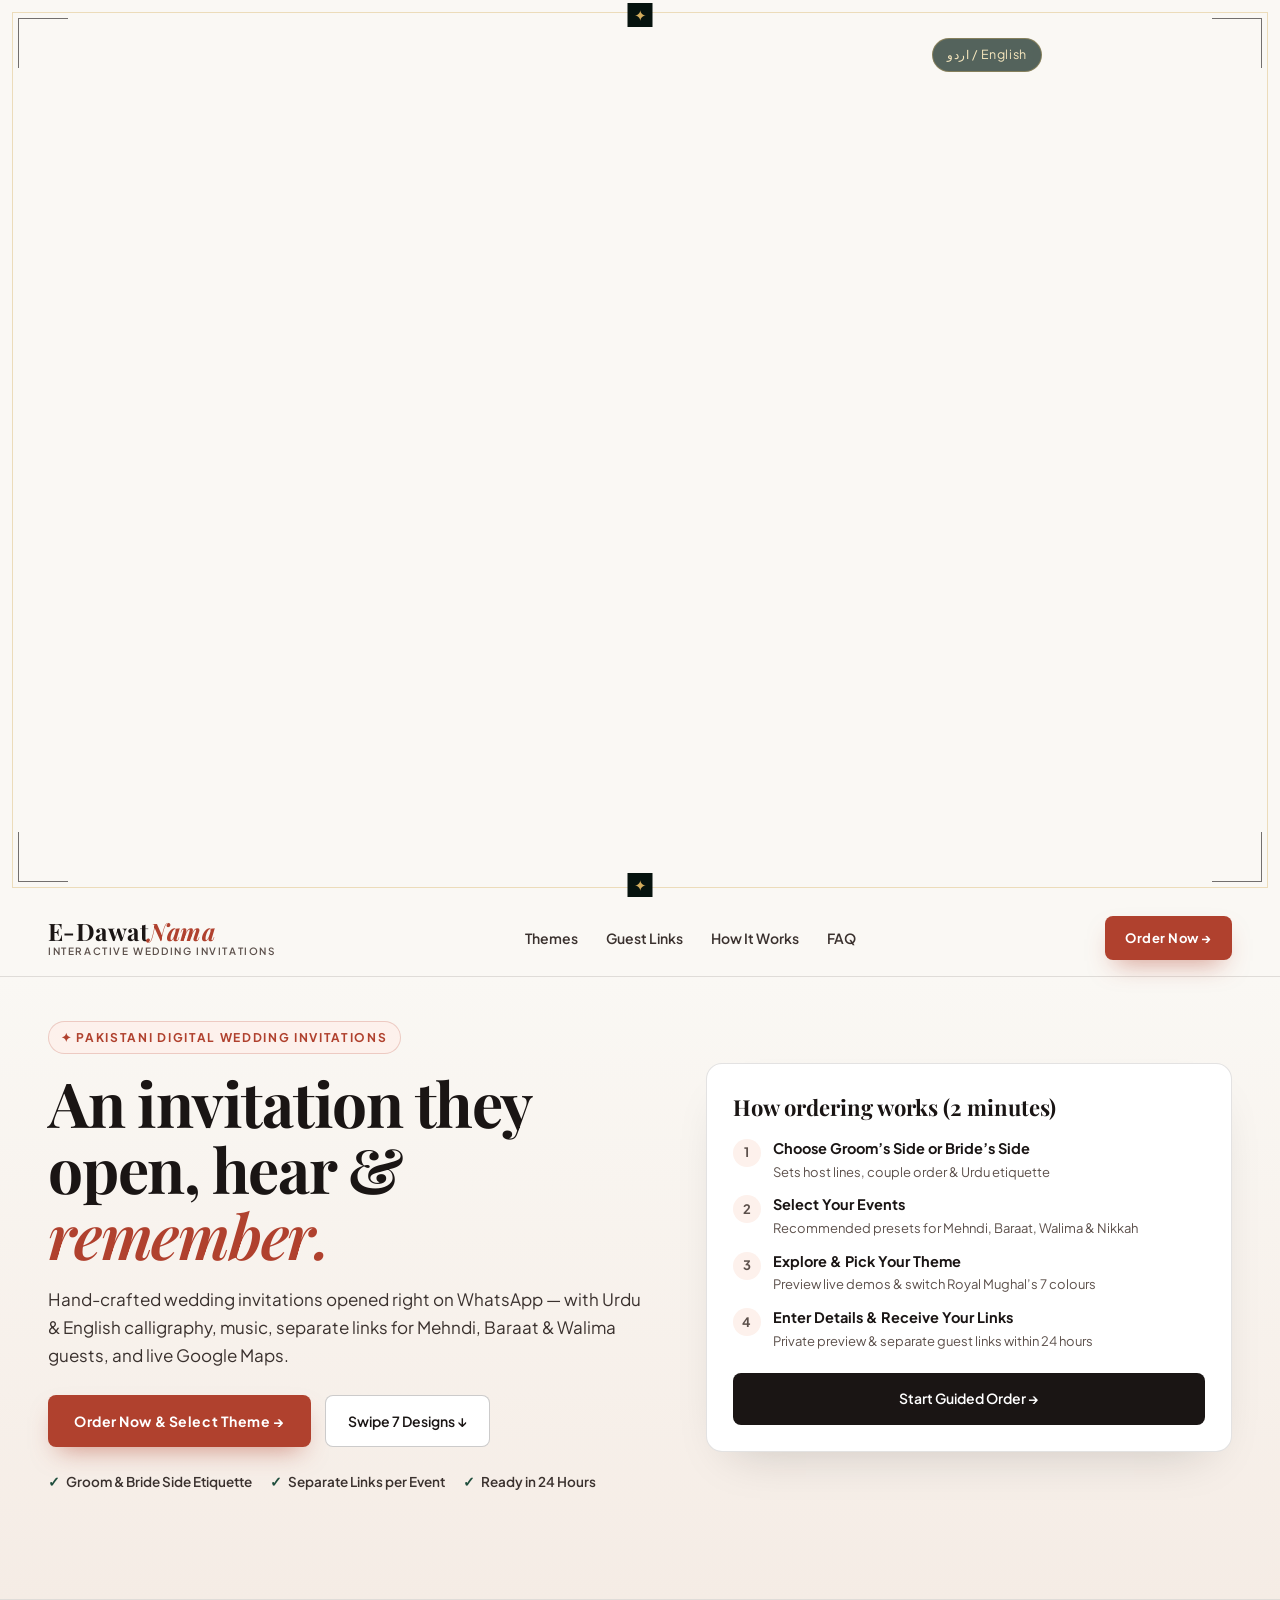
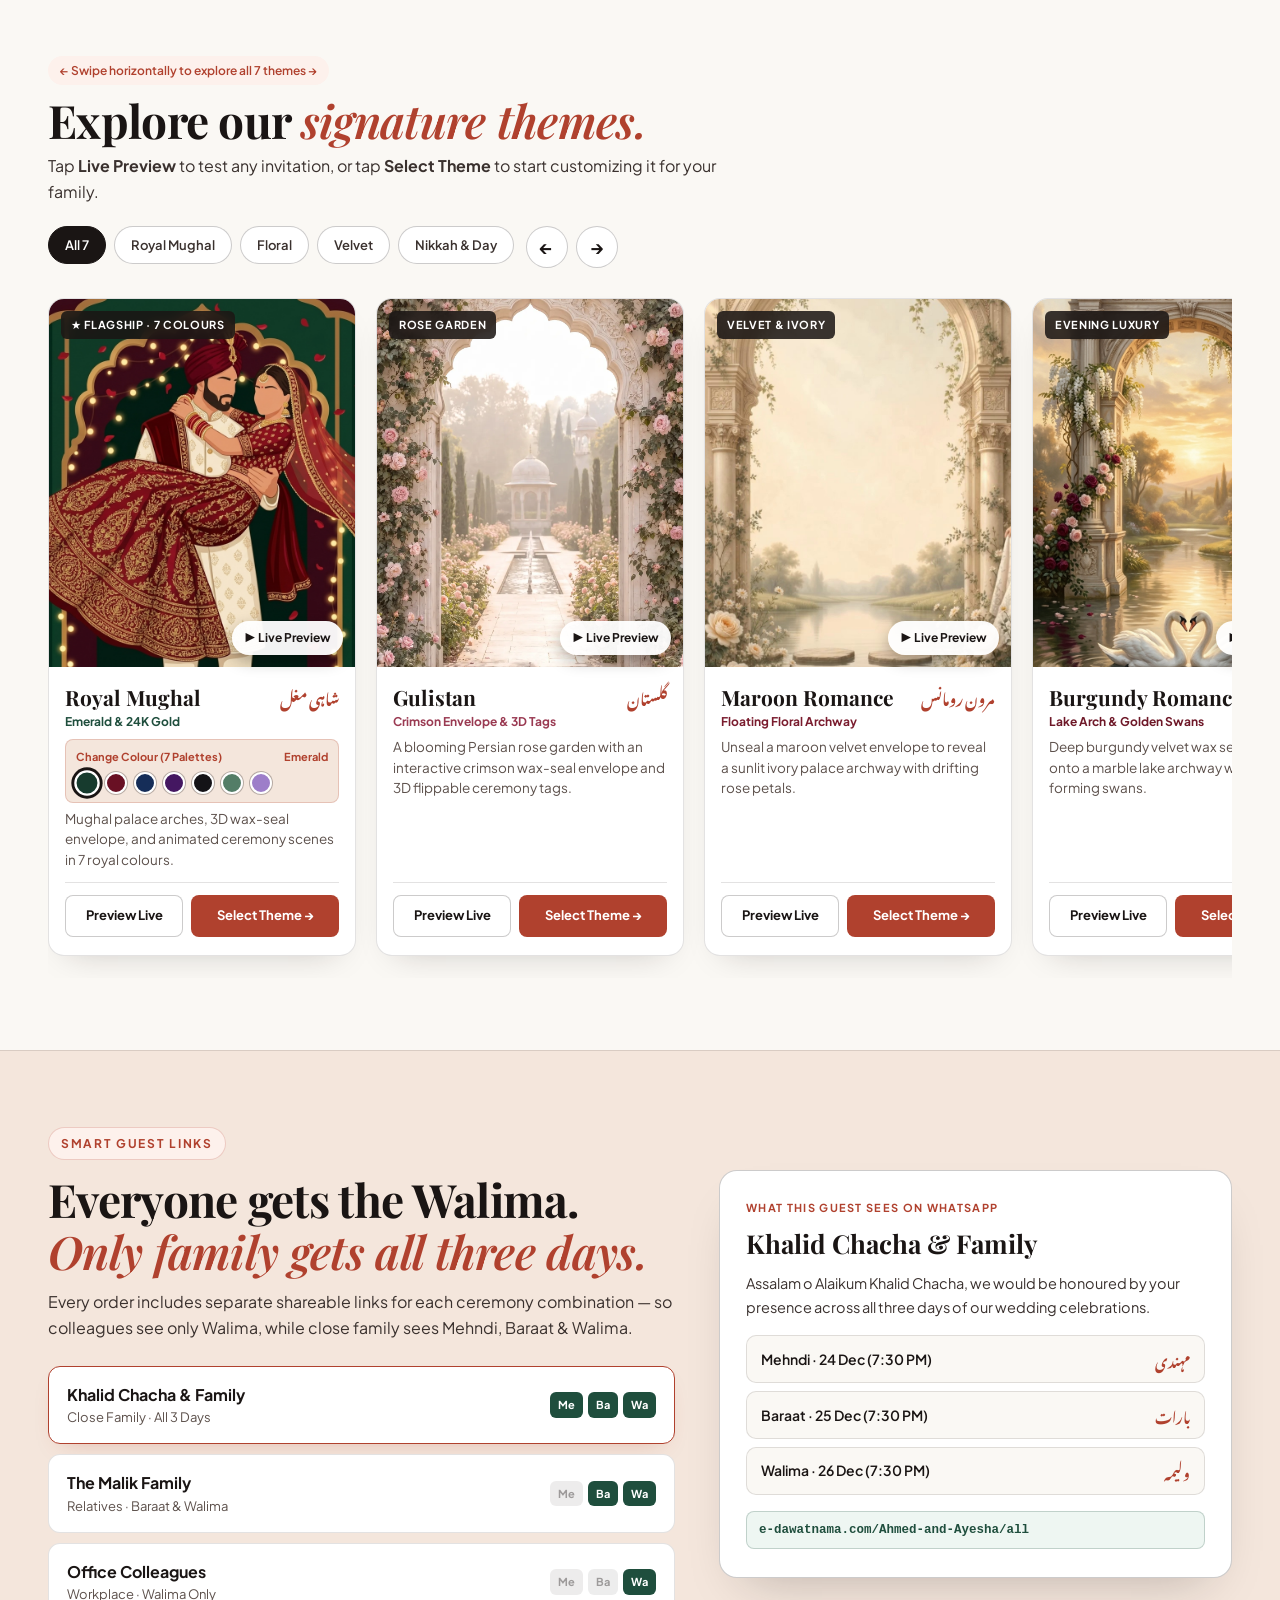
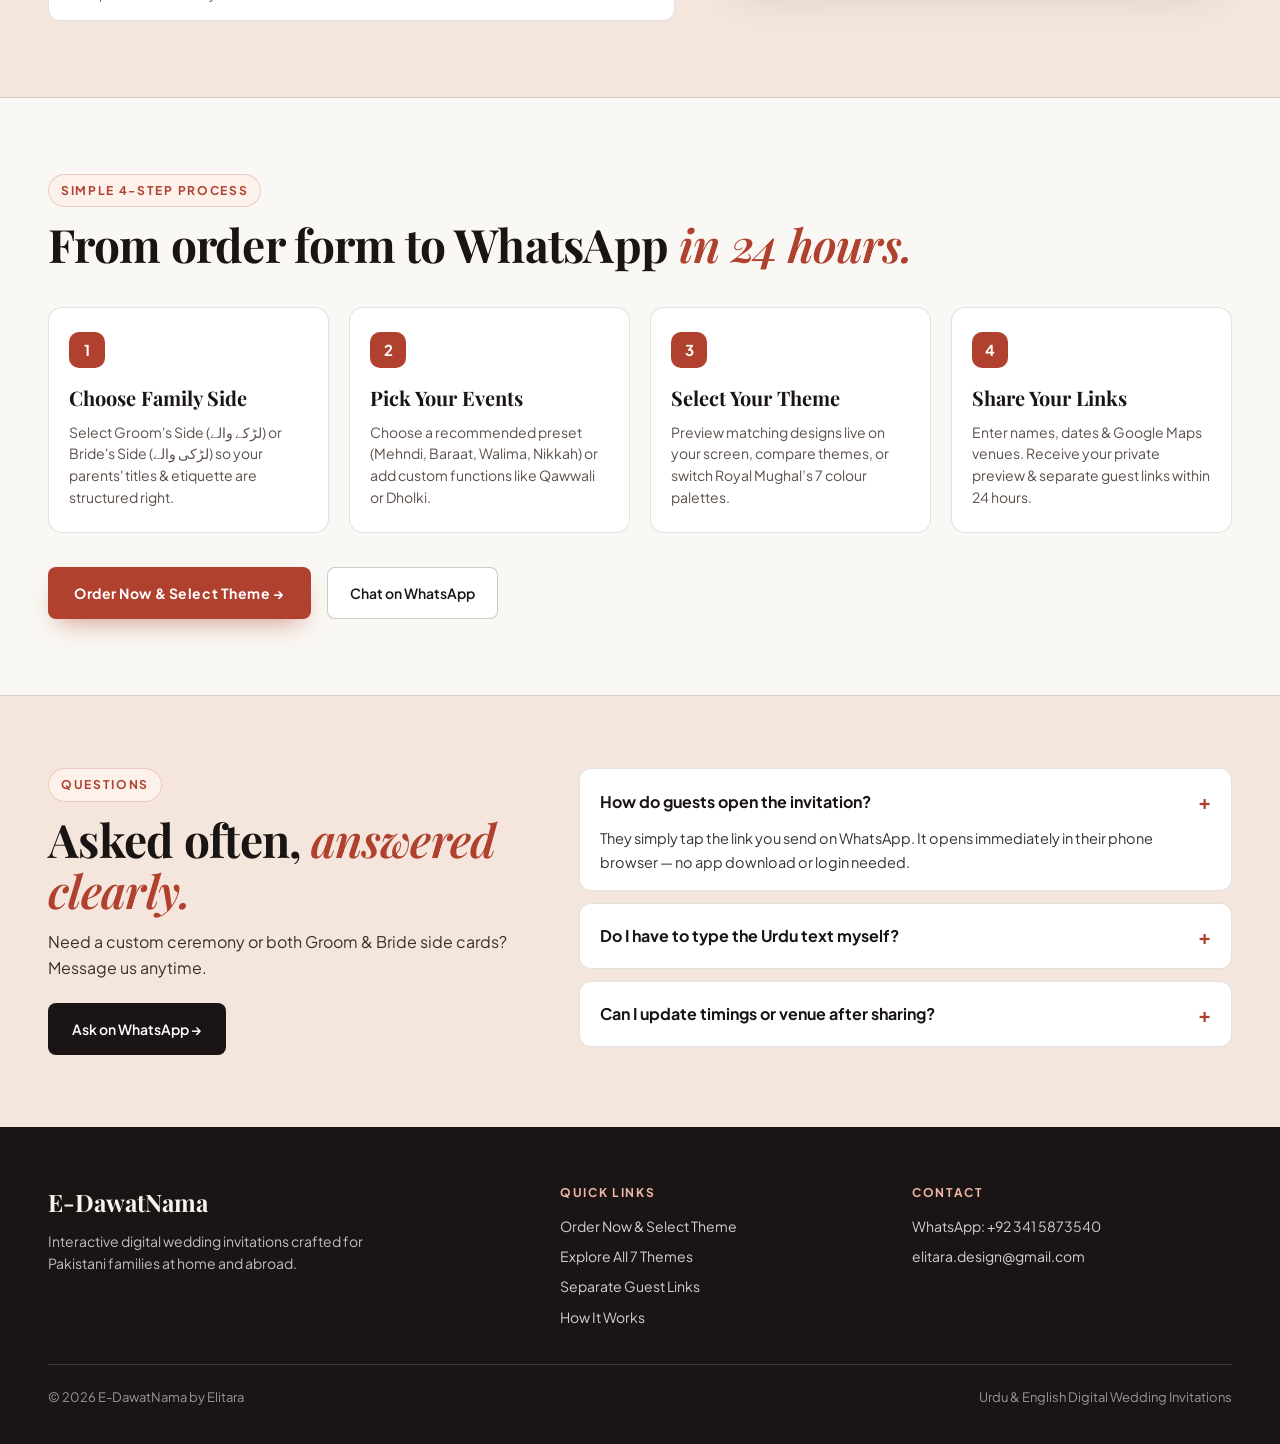
==== index.html @ 011a90a7 "High-contrast mobile-first typography, horizontal swipeable theme carousel & crisp 4-step order stud" ====
<!doctype html>
<html lang="en">
<head>
  <meta charset="utf-8">
  <meta name="viewport" content="width=device-width, initial-scale=1, viewport-fit=cover">
  <meta name="theme-color" content="#0d241c">
  <meta name="description" content="Pakistan's Premier Interactive Digital Wedding Invitations by Elitara. Discover bespoke Mughal &amp; modern luxury themes with animated scenes, countdowns, venue map &amp; dynamic RSVP.">
  <meta property="og:site_name" content="E-Dawatnama">
  <meta property="og:title" content="E-Dawatnama — Royal Digital Wedding Invitations">
  <meta property="og:description" content="Pakistan's Premier Interactive Digital Wedding Invitations by Elitara. Discover bespoke Mughal &amp; modern luxury themes with animated scenes, countdowns, venue map &amp; dynamic RSVP.">
  <meta property="og:type" content="website">
  <meta property="og:image" content="https://e-dawatnama.com/assets/baraat-scene.jpg">
  <meta property="og:image:type" content="image/png">
  <meta name="twitter:card" content="summary_large_image">
  <meta name="twitter:title" content="E-Dawatnama — Royal Digital Wedding Invitations">
  <meta name="twitter:description" content="Pakistan's Premier Interactive Digital Wedding Invitations by Elitara. Discover bespoke Mughal &amp; modern luxury themes with animated scenes, countdowns, venue map &amp; dynamic RSVP.">
  <meta name="twitter:image" content="https://e-dawatnama.com/assets/baraat-scene.jpg">
  <title>E-Dawatnama | Royal Digital Wedding Invitations</title>
  
  <link rel="icon" type="image/svg+xml" href="assets/favicon.svg">
  <link rel="preload" as="image" href="assets/mehndi-scene.jpg">
  <link rel="preload" as="image" href="assets/mehndi-scene-2.jpg">
  <link rel="preload" as="image" href="assets/baraat-scene.jpg">
  <link rel="preload" as="image" href="assets/baraat-scene-2.jpg">
  <link rel="preload" as="image" href="assets/walima-scene.jpg">
  <link rel="preload" as="image" href="assets/walima-scene-2.jpg?v=2">
  <link rel="preconnect" href="https://fonts.googleapis.com">
  <link rel="preconnect" href="https://fonts.gstatic.com" crossorigin>
  <link href="https://fonts.googleapis.com/css2?family=Amiri:ital,wght@0,400;0,700;1,400&family=Cormorant+Garamond:ital,wght@0,400;0,500;0,600;0,700;1,400;1,600&family=DM+Sans:ital,wght@0,400;0,500;0,600;0,700;1,400&family=Noto+Nastaliq+Urdu:wght@400;500;600;700&display=swap" rel="stylesheet">

  <style>
    :root, [data-theme="emerald"] {
      --theme-bg-base: #06130e;
      --theme-bg-gradient: radial-gradient(ellipse at 50% 0%, #1c4535 0%, #0d241c 45%, #06130e 100%);
      --theme-card-bg: #112d23;
      --theme-card-hover: #173b2e;
      --theme-card-surface: rgba(17, 45, 35, 0.72);
      --theme-panel-bg: linear-gradient(145deg, #133328 0%, #0c2018 100%);
      --theme-env-body: linear-gradient(145deg, #16382c 0%, #0d261e 100%);
      --theme-env-pocket: linear-gradient(135deg, #102d23 0%, #0b1f18 100%);
      --theme-env-flap: linear-gradient(135deg, #194334 0%, #123327 100%);
      --theme-seal-bg: radial-gradient(circle at 35% 30%, #173b2e 0%, #0d241c 65%, #06130e 100%);
      --theme-seal-border: #d4ad5d;
      --theme-gold-primary: #d4ad5d;
      --theme-gold-bright: #ffe082;
      --theme-gold-light: #f7e7be;
      --theme-gold-dark: #8c6a23;
      --theme-gold-gradient: linear-gradient(135deg, #fcedc5 0%, #d4ad5d 50%, #9e7529 100%);
      --theme-gold-line: rgba(212, 173, 93, 0.38);
      --theme-pill-bg: linear-gradient(135deg, rgba(12, 36, 27, 0.97), rgba(22, 58, 44, 0.97));
      --theme-ctrl-btn-bg: rgba(13, 36, 28, 0.7);
      --theme-ctrl-btn-hover: rgba(19, 51, 40, 0.9);
      --theme-banner-bg: linear-gradient(135deg, rgba(19, 54, 41, 0.92), rgba(10, 31, 23, 0.92));
    }

    [data-theme="ruby"] {
      --theme-bg-base: #140307;
      --theme-bg-gradient: radial-gradient(ellipse at 50% 0%, #4a0f1d 0%, #25070f 45%, #140307 100%);
      --theme-card-bg: #2d0b14;
      --theme-card-hover: #42111e;
      --theme-card-surface: rgba(45, 11, 20, 0.78);
      --theme-panel-bg: linear-gradient(145deg, #380d19 0%, #1d050c 100%);
      --theme-env-body: linear-gradient(145deg, #3d0e1b 0%, #20060d 100%);
      --theme-env-pocket: linear-gradient(135deg, #2c0913 0%, #180408 100%);
      --theme-env-flap: linear-gradient(135deg, #4d1323 0%, #2c0913 100%);
      --theme-seal-bg: radial-gradient(circle at 35% 30%, #42111e 0%, #2d0b14 65%, #140307 100%);
      --theme-seal-border: #d4ad5d;
      --theme-gold-primary: #e6a782;
      --theme-gold-bright: #ffd2ba;
      --theme-gold-light: #fbe6db;
      --theme-gold-dark: #a15833;
      --theme-gold-gradient: linear-gradient(135deg, #fff0e8 0%, #e6a782 50%, #b36339 100%);
      --theme-gold-line: rgba(230, 167, 130, 0.42);
      --theme-pill-bg: linear-gradient(135deg, rgba(45, 11, 20, 0.97), rgba(65, 17, 30, 0.97));
      --theme-ctrl-btn-bg: rgba(45, 11, 20, 0.75);
      --theme-ctrl-btn-hover: rgba(65, 17, 30, 0.9);
      --theme-banner-bg: linear-gradient(135deg, rgba(60, 15, 27, 0.92), rgba(35, 9, 16, 0.92));
    }

    [data-theme="sapphire"] {
      --theme-bg-base: #030813;
      --theme-bg-gradient: radial-gradient(ellipse at 50% 0%, #122c54 0%, #091730 45%, #030813 100%);
      --theme-card-bg: #0f2242;
      --theme-card-hover: #17335e;
      --theme-card-surface: rgba(15, 34, 66, 0.78);
      --theme-panel-bg: linear-gradient(145deg, #12284d 0%, #07152b 100%);
      --theme-env-body: linear-gradient(145deg, #15305c 0%, #081730 100%);
      --theme-env-pocket: linear-gradient(135deg, #0e2242 0%, #050f20 100%);
      --theme-env-flap: linear-gradient(135deg, #1a3c73 0%, #0e2242 100%);
      --theme-seal-bg: radial-gradient(circle at 35% 30%, #17335e 0%, #0f2242 65%, #030813 100%);
      --theme-seal-border: #d4ad5d;
      --theme-gold-primary: #e0b862;
      --theme-gold-bright: #ffe699;
      --theme-gold-light: #fcf1d4;
      --theme-gold-dark: #916e25;
      --theme-gold-gradient: linear-gradient(135deg, #fef6df 0%, #e0b862 50%, #9c7324 100%);
      --theme-gold-line: rgba(224, 184, 98, 0.42);
      --theme-pill-bg: linear-gradient(135deg, rgba(14, 32, 60, 0.97), rgba(20, 48, 90, 0.97));
      --theme-ctrl-btn-bg: rgba(14, 32, 60, 0.75);
      --theme-ctrl-btn-hover: rgba(22, 50, 92, 0.9);
      --theme-banner-bg: linear-gradient(135deg, rgba(20, 48, 90, 0.92), rgba(10, 24, 46, 0.92));
    }

    [data-theme="plum"] {
      --theme-bg-base: #0b0310;
      --theme-bg-gradient: radial-gradient(ellipse at 50% 0%, #35104d 0%, #1e092b 45%, #0b0310 100%);
      --theme-card-bg: #270e38;
      --theme-card-hover: #381550;
      --theme-card-surface: rgba(39, 14, 56, 0.78);
      --theme-panel-bg: linear-gradient(145deg, #301145 0%, #170521 100%);
      --theme-env-body: linear-gradient(145deg, #35124c 0%, #1a0826 100%);
      --theme-env-pocket: linear-gradient(135deg, #250b36 0%, #12041c 100%);
      --theme-env-flap: linear-gradient(135deg, #441761 0%, #250b36 100%);
      --theme-seal-bg: radial-gradient(circle at 35% 30%, #381550 0%, #270e38 65%, #0b0310 100%);
      --theme-seal-border: #d4ad5d;
      --theme-gold-primary: #dcb06b;
      --theme-gold-bright: #ffe3a8;
      --theme-gold-light: #faedd7;
      --theme-gold-dark: #916829;
      --theme-gold-gradient: linear-gradient(135deg, #fff3dc 0%, #dcb06b 50%, #946828 100%);
      --theme-gold-line: rgba(220, 176, 107, 0.42);
      --theme-pill-bg: linear-gradient(135deg, rgba(35, 12, 50, 0.97), rgba(52, 18, 74, 0.97));
      --theme-ctrl-btn-bg: rgba(35, 12, 50, 0.75);
      --theme-ctrl-btn-hover: rgba(55, 18, 78, 0.9);
      --theme-banner-bg: linear-gradient(135deg, rgba(50, 16, 70, 0.92), rgba(28, 9, 39, 0.92));
    }

    /* Theme 5: Royal Obsidian & 24K Gold Foil (Inspired by Samples 9 & 5) */
    [data-theme="obsidian"] {
      --theme-bg-base: #060608;
      --theme-bg-gradient: radial-gradient(ellipse at 50% 0%, #1f1c16 0%, #0d0c0e 45%, #050507 100%);
      --theme-card-bg: #141317;
      --theme-card-hover: #222026;
      --theme-card-surface: rgba(20, 19, 23, 0.88);
      --theme-panel-bg: linear-gradient(145deg, #19181d 0%, #09090b 100%);
      --theme-env-body: linear-gradient(145deg, #1d1b22 0%, #0c0b0e 100%);
      --theme-env-pocket: linear-gradient(135deg, #141318 0%, #070709 100%);
      --theme-env-flap: linear-gradient(135deg, #26242d 0%, #141318 100%);
      --theme-seal-bg: radial-gradient(circle at 35% 30%, #222026 0%, #141317 65%, #060608 100%);
      --theme-seal-border: #d4ad5d;
      --theme-gold-primary: #f0c05a;
      --theme-gold-bright: #ffe685;
      --theme-gold-light: #fff5d1;
      --theme-gold-dark: #a87e22;
      --theme-gold-gradient: linear-gradient(135deg, #fff8dc 0%, #f0c05a 50%, #b8861d 100%);
      --theme-gold-line: rgba(240, 192, 90, 0.45);
      --theme-pill-bg: linear-gradient(135deg, rgba(20, 19, 23, 0.98), rgba(35, 33, 40, 0.98));
      --theme-ctrl-btn-bg: rgba(20, 19, 23, 0.85);
      --theme-ctrl-btn-hover: rgba(38, 36, 44, 0.95);
      --theme-banner-bg: linear-gradient(135deg, rgba(35, 33, 40, 0.95), rgba(16, 15, 18, 0.95));
    }

    /* Theme 6: Carrara Marble & Botanical Sage (Inspired by Samples 7 & 1) */
    [data-theme="marble"] {
      --theme-bg-base: #0a1410;
      --theme-bg-gradient: radial-gradient(ellipse at 50% 0%, #1b3328 0%, #10211a 45%, #08120e 100%);
      --theme-card-bg: #142920;
      --theme-card-hover: #1c382c;
      --theme-card-surface: rgba(20, 41, 32, 0.78);
      --theme-panel-bg: linear-gradient(145deg, #183327 0%, #0d1c15 100%);
      --theme-env-body: linear-gradient(145deg, #1d3a2d 0%, #0f2118 100%);
      --theme-env-pocket: linear-gradient(135deg, #142a20 0%, #0a1711 100%);
      --theme-env-flap: linear-gradient(135deg, #244637 0%, #142a20 100%);
      --theme-seal-bg: radial-gradient(circle at 35% 30%, #1c382c 0%, #142920 65%, #0a1410 100%);
      --theme-seal-border: #d4ad5d;
      --theme-gold-primary: #d6bc7a;
      --theme-gold-bright: #f0dea4;
      --theme-gold-light: #f7eed3;
      --theme-gold-dark: #8c753b;
      --theme-gold-gradient: linear-gradient(135deg, #faf5e6 0%, #d6bc7a 50%, #998144 100%);
      --theme-gold-line: rgba(214, 188, 122, 0.42);
      --theme-pill-bg: linear-gradient(135deg, rgba(16, 33, 26, 0.97), rgba(28, 56, 44, 0.97));
      --theme-ctrl-btn-bg: rgba(16, 33, 26, 0.75);
      --theme-ctrl-btn-hover: rgba(28, 56, 44, 0.9);
      --theme-banner-bg: linear-gradient(135deg, rgba(28, 56, 44, 0.92), rgba(14, 29, 23, 0.92));
    }

    /* Theme 7: Kashmiri Lilac & Lavender Wisteria (Inspired by Samples 10 & 2) */
    [data-theme="lilac"] {
      --theme-bg-base: #0f081c;
      --theme-bg-gradient: radial-gradient(ellipse at 50% 0%, #301a52 0%, #1a0e2e 45%, #0c0617 100%);
      --theme-card-bg: #22143d;
      --theme-card-hover: #321e57;
      --theme-card-surface: rgba(34, 20, 61, 0.8);
      --theme-panel-bg: linear-gradient(145deg, #2a184a 0%, #150b26 100%);
      --theme-env-body: linear-gradient(145deg, #2f1b54 0%, #180d2c 100%);
      --theme-env-pocket: linear-gradient(135deg, #20133b 0%, #110920 100%);
      --theme-env-flap: linear-gradient(135deg, #3d236b 0%, #20133b 100%);
      --theme-seal-bg: radial-gradient(circle at 35% 30%, #321e57 0%, #22143d 65%, #0f081c 100%);
      --theme-seal-border: #d4ad5d;
      --theme-gold-primary: #dec07d;
      --theme-gold-bright: #f5dc9e;
      --theme-gold-light: #faecd0;
      --theme-gold-dark: #917537;
      --theme-gold-gradient: linear-gradient(135deg, #fdf8ee 0%, #dec07d 50%, #997b39 100%);
      --theme-gold-line: rgba(222, 192, 125, 0.42);
      --theme-pill-bg: linear-gradient(135deg, rgba(30, 18, 54, 0.97), rgba(46, 28, 80, 0.97));
      --theme-ctrl-btn-bg: rgba(30, 18, 54, 0.75);
      --theme-ctrl-btn-hover: rgba(48, 29, 84, 0.9);
      --theme-banner-bg: linear-gradient(135deg, rgba(46, 28, 80, 0.92), rgba(24, 14, 43, 0.92));
    }

    /* ==============================================================
       THEME 8: NOOR-E-NIKKAH · PEARL IVORY & 24K CHAMPAGNE GOLD
       ============================================================== */
    [data-theme="ivory"], [data-theme="nikkah"] {
      --theme-bg-base: #141009;
      --theme-bg-gradient: radial-gradient(ellipse at 50% 0%, #2e2414 0%, #17120a 50%, #0a0805 100%);
      --theme-card-bg: #211a10;
      --theme-card-hover: #302617;
      --theme-card-surface: rgba(33, 26, 16, 0.85);
      --theme-panel-bg: linear-gradient(145deg, #281f13 0%, #141009 100%);
      --theme-env-body: linear-gradient(145deg, #2e2416 0%, #18120b 100%);
      --theme-env-pocket: linear-gradient(135deg, #221a0f 0%, #120e07 100%);
      --theme-env-flap: linear-gradient(135deg, #3d301c 0%, #20180d 100%);
      --theme-seal-bg: radial-gradient(circle at 35% 30%, #302617 0%, #211a10 65%, #141009 100%);
      --theme-seal-border: #d4ad5d;
      --theme-gold-primary: #e0b852;
      --theme-gold-bright: #ffe8a8;
      --theme-gold-light: #fff5db;
      --theme-gold-dark: #8f6c18;
      --theme-gold-gradient: linear-gradient(135deg, #fff2cc 0%, #e0b852 45%, #a87d1f 75%, #f7e2a9 100%);
      --theme-gold-line: rgba(224, 184, 82, 0.45);
      --theme-pill-bg: linear-gradient(135deg, rgba(38, 30, 18, 0.97), rgba(24, 18, 10, 0.97));
      --theme-ctrl-btn-bg: rgba(38, 30, 18, 0.75);
      --theme-ctrl-btn-hover: rgba(58, 46, 28, 0.9);
      --theme-banner-bg: linear-gradient(135deg, rgba(58, 46, 28, 0.92), rgba(28, 22, 12, 0.92));
    }


    /* ==============================================================
       THEME 8: THE ROYAL MUGHAL SHAHI FARMAN (IMPERIAL SCROLL)
       ============================================================== */
    [data-theme="farman"] {
      --theme-bg-base: #110408;
      --theme-bg-gradient: radial-gradient(circle at 50% 15%, #290913 0%, #15050a 55%, #080204 100%);
      --theme-card-bg: #1e0912;
      --theme-card-hover: #2d0e1b;
      --theme-panel-bg: linear-gradient(145deg, #240c14 0%, #120408 100%);
      --theme-env-body: linear-gradient(145deg, #2a0e17 0%, #14050a 100%);
      --theme-env-pocket: linear-gradient(135deg, #220911 0%, #0e0306 100%);
      --theme-env-flap: linear-gradient(135deg, #381320 0%, #200910 100%);
      --theme-seal-bg: radial-gradient(circle at 35% 30%, #2d0e1b 0%, #1e0912 65%, #110408 100%);
      --theme-seal-border: #d4ad5d;
      --theme-gold-primary: #d4ad5d;
      --theme-gold-bright: #fae5a3;
      --theme-gold-light: #fef4dc;
      --theme-gold-dark: #8c6420;
      --theme-gold-gradient: linear-gradient(135deg, #fae5a3 0%, #d4ad5d 50%, #8c6420 100%);
      --theme-gold-line: rgba(212, 173, 93, 0.45);
      --theme-pill-bg: linear-gradient(135deg, rgba(36, 12, 20, 0.97), rgba(20, 6, 11, 0.97));
      --theme-ctrl-btn-bg: rgba(36, 12, 20, 0.75);
      --theme-ctrl-btn-hover: rgba(56, 19, 32, 0.9);
      --theme-banner-bg: linear-gradient(135deg, rgba(56, 19, 32, 0.92), rgba(24, 7, 13, 0.92));
    }

    /* Farman Specific Viewport & Scroll Styling */
    .farman-viewport {
      width: 100%;
      max-width: 620px;
      margin: 0 auto;
      position: relative;
      display: flex;
      flex-direction: column;
      align-items: center;
    }

    /* Stage 1: The Sealed Scroll Cover */
    .farman-sealed-stage {
      display: flex;
      flex-direction: column;
      align-items: center;
      text-align: center;
      width: 100%;
      padding: 30px 10px 50px;
      transition: opacity 0.5s ease, transform 0.5s ease;
    }
    .farman-sealed-stage.hidden {
      display: none;
    }

    .farman-cover-bismillah {
      font-family: var(--arabic);
      font-size: 26px;
      color: #fae5a3;
      letter-spacing: 2px;
      margin-bottom: 8px;
      text-shadow: 0 2px 10px rgba(212, 173, 93, 0.4);
    }
    .farman-cover-title {
      font-family: var(--urdu), var(--serif);
      font-size: clamp(28px, 6.5vw, 38px);
      font-weight: 700;
      color: #ffffff;
      line-height: 1.35;
      margin-bottom: 6px;
      text-shadow: 0 4px 18px rgba(0,0,0,0.7);
    }
    .farman-cover-sub {
      font-size: 15px;
      color: #d8c29d;
      margin-bottom: 30px;
      line-height: 1.6;
    }

    .farman-rolled-cylinder-wrap {
      position: relative;
      width: 330px;
      max-width: 88vw;
      height: 130px;
      margin: 20px auto 35px;
      cursor: pointer;
    }
    .farman-spindle-rod {
      position: absolute;
      top: 50%;
      left: -22px;
      right: -22px;
      height: 16px;
      transform: translateY(-50%);
      background: linear-gradient(180deg, #ffd98a 0%, #a8792e 50%, #523a10 100%);
      border-radius: 10px;
      box-shadow: 0 8px 24px rgba(0, 0, 0, 0.8);
      z-index: 1;
    }
    .farman-spindle-finial {
      position: absolute;
      width: 26px;
      height: 26px;
      background: radial-gradient(circle at 35% 35%, #fff0cc, #d4ad5d 65%, #664714 100%);
      border-radius: 50%;
      border: 2px solid #fff5db;
      box-shadow: 0 4px 10px rgba(0, 0, 0, 0.6);
      top: 50%;
      transform: translateY(-50%);
    }
    .finial-left { left: -30px; }
    .finial-right { right: -30px; }

    .farman-scroll-cylinder {
      position: absolute;
      inset: 0;
      border-radius: 14px;
      background: 
        linear-gradient(180deg, 
          #a88950 0%, 
          #faecd0 20%, 
          #fffaf0 45%, 
          #eedabb 75%, 
          #967439 100%);
      box-shadow: 
        inset 0 6px 12px rgba(255, 255, 255, 0.6),
        inset 0 -6px 16px rgba(0, 0, 0, 0.45),
        0 18px 40px rgba(0, 0, 0, 0.85);
      z-index: 2;
      display: flex;
      align-items: center;
      justify-content: center;
    }

    .farman-ribbon-band {
      position: absolute;
      top: 0; bottom: 0;
      left: 45%; right: 45%;
      width: 65px;
      margin: 0 auto;
      background: linear-gradient(90deg, #4f0814 0%, #871529 35%, #bd243c 50%, #871529 65%, #4f0814 100%);
      border-left: 2px solid #ffd57a;
      border-right: 2px solid #ffd57a;
      box-shadow: 0 4px 14px rgba(0, 0, 0, 0.6);
      z-index: 3;
    }

    .farman-wax-seal-btn {
      position: absolute;
      top: 50%;
      left: 50%;
      transform: translate(-50%, -50%);
      width: 96px;
      height: 96px;
      border-radius: 50%;
      background: radial-gradient(circle at 35% 30%, #e63946 0%, #a81324 55%, #4d050e 100%);
      border: 3px solid #ffde8a;
      box-shadow: 
        0 10px 30px rgba(0, 0, 0, 0.8),
        0 0 35px rgba(230, 57, 70, 0.55),
        inset 0 3px 6px rgba(255, 255, 255, 0.5),
        inset 0 -4px 8px rgba(0, 0, 0, 0.6);
      z-index: 10;
      cursor: pointer;
      display: flex;
      flex-direction: column;
      align-items: center;
      justify-content: center;
      animation: farmanSealPulse 2.4s infinite ease-in-out;
      transition: transform 0.25s ease;
    }
    .farman-wax-seal-btn:hover {
      transform: translate(-50%, -50%) scale(1.08);
    }
    @keyframes farmanSealPulse {
      0%, 100% {
        box-shadow: 0 10px 30px rgba(0,0,0,0.8), 0 0 25px rgba(230, 57, 70, 0.45);
      }
      50% {
        box-shadow: 0 14px 40px rgba(0,0,0,0.9), 0 0 45px rgba(250, 229, 163, 0.7);
      }
    }

    .seal-inner-monogram {
      font-family: var(--arabic);
      font-size: 26px;
      color: #fff2cc;
      text-shadow: 0 1px 3px rgba(0,0,0,0.6);
      line-height: 1;
    }
    .seal-inner-label {
      font-size: 9.5px;
      font-weight: 700;
      letter-spacing: 1px;
      color: #ffdca8;
      text-transform: uppercase;
      margin-top: 2px;
    }

    .farman-seal-prompt-pill {
      background: linear-gradient(135deg, rgba(74, 18, 32, 0.92), rgba(30, 8, 14, 0.92));
      border: 1.5px solid #d4ad5d;
      padding: 10px 24px;
      border-radius: 40px;
      color: #fae5a3;
      font-size: 15px;
      font-weight: 700;
      cursor: pointer;
      box-shadow: 0 6px 20px rgba(0, 0, 0, 0.6);
      animation: farmanBouncePrompt 2s infinite ease-in-out;
      display: inline-flex;
      align-items: center;
      gap: 8px;
    }
    @keyframes farmanBouncePrompt {
      0%, 100% { transform: translateY(0); }
      50% { transform: translateY(-5px); }
    }

    /* Stage 2: The Unrolled Manuscript */
    .farman-unrolled-stage {
      display: none;
      width: 100%;
      flex-direction: column;
      align-items: center;
      animation: unrollFarmanAnim 1.2s cubic-bezier(0.2, 0.9, 0.3, 1) forwards;
      transform-origin: top center;
    }
    .farman-unrolled-stage.visible {
      display: flex;
    }
    @keyframes unrollFarmanAnim {
      0% {
        opacity: 0;
        transform: scaleY(0.2) translateY(-40px);
      }
      100% {
        opacity: 1;
        transform: scaleY(1) translateY(0);
      }
    }

    .farman-top-roller {
      position: sticky;
      top: 10px;
      width: 104%;
      height: 22px;
      background: linear-gradient(180deg, #ffd98a 0%, #b88628 45%, #59390f 100%);
      border-radius: 12px;
      box-shadow: 0 10px 25px rgba(0, 0, 0, 0.8);
      z-index: 50;
      display: flex;
      justify-content: space-between;
      align-items: center;
      padding: 0 12px;
    }
    .farman-roller-tassel {
      width: 24px;
      height: 48px;
      background: linear-gradient(180deg, #d4ad5d 0%, #871529 40%, #520b17 100%);
      clip-path: polygon(30% 0%, 70% 0%, 100% 100%, 0% 100%);
      box-shadow: 0 4px 8px rgba(0,0,0,0.5);
      margin-top: 24px;
    }

    .farman-parchment-sheet {
      width: 100%;
      background: radial-gradient(circle at 50% 12%, #fffef8 0%, #fbf3df 50%, #f0dec0 100%);
      color: #2b1810;
      border: 3px solid #b88628;
      border-radius: 4px;
      box-shadow: 
        0 25px 60px rgba(0, 0, 0, 0.85),
        inset 0 0 50px rgba(184, 134, 40, 0.2);
      position: relative;
      padding: 40px 26px 50px;
      margin: -10px 0 0;
      text-align: center;
      overflow: hidden;
    }

    .farman-illuminated-arch {
      width: 100%;
      max-width: 440px;
      margin: 0 auto 16px;
      display: flex;
      flex-direction: column;
      align-items: center;
    }
    .farman-arch-svg {
      width: 100%;
      height: auto;
      filter: drop-shadow(0 2px 4px rgba(0,0,0,0.15));
    }

    .farman-bismillah-text {
      font-family: var(--arabic);
      font-size: 28px;
      color: #7a1526;
      margin: 10px 0 8px;
      letter-spacing: 1.5px;
    }
    .farman-decree-badge {
      display: inline-block;
      background: linear-gradient(90deg, #7a1526, #a81c34, #7a1526);
      color: #ffffff;
      font-family: var(--serif);
      font-size: 13px;
      font-weight: 800;
      letter-spacing: 3px;
      padding: 5px 22px;
      border-radius: 20px;
      box-shadow: 0 4px 12px rgba(122, 21, 38, 0.35);
      margin-bottom: 12px;
      text-transform: uppercase;
    }
    .farman-intro-ayah {
      font-size: 15px;
      line-height: 1.8;
      color: #59392b;
      margin-bottom: 22px;
      padding: 0 10px;
    }

    .farman-proclamation-box {
      border-top: 1.5px solid #d4ad5d;
      border-bottom: 1.5px solid #d4ad5d;
      padding: 18px 10px;
      margin-bottom: 25px;
      background: rgba(212, 173, 93, 0.08);
    }
    .farman-host-title {
      font-size: 16px;
      color: #59392b;
      margin-bottom: 8px;
      line-height: 1.6;
    }
    .farman-couple-title {
      font-family: var(--serif), var(--urdu);
      font-size: clamp(26px, 5.5vw, 34px);
      font-weight: 800;
      color: #7a1526;
      line-height: 1.35;
      text-shadow: 0 1px 2px rgba(255,255,255,0.8);
    }

    .farman-chapters-wrap {
      display: flex;
      flex-direction: column;
      gap: 16px;
      margin-bottom: 28px;
    }
    .farman-chapter-card {
      background: rgba(255, 255, 255, 0.72);
      border: 1.5px solid #c99f4d;
      border-radius: 12px;
      padding: 16px 18px;
      text-align: inherit;
      position: relative;
      box-shadow: 0 4px 12px rgba(0, 0, 0, 0.06);
    }
    .farman-chapter-badge {
      display: flex;
      align-items: center;
      gap: 8px;
      font-size: 19px;
      font-weight: 700;
      color: #7a1526;
      margin-bottom: 6px;
      border-bottom: 1px dashed #d4ad5d;
      padding-bottom: 6px;
    }
    .farman-chapter-date-row {
      font-size: 15px;
      font-weight: 600;
      color: #2b1810;
      margin: 4px 0;
    }
    .farman-chapter-venue-row {
      font-size: 14px;
      color: #59392b;
      margin-top: 4px;
    }

    .farman-astrolabe-clock {
      background: linear-gradient(135deg, #2b0b14 0%, #15050a 100%);
      border: 2px solid #d4ad5d;
      border-radius: 16px;
      padding: 18px;
      color: #f7f3ea;
      margin-bottom: 25px;
      box-shadow: 0 8px 24px rgba(0, 0, 0, 0.35);
    }
    .astrolabe-title {
      font-size: 15px;
      color: #fae5a3;
      font-weight: 700;
      margin-bottom: 12px;
      display: flex;
      align-items: center;
      justify-content: center;
      gap: 8px;
    }
    .farman-countdown-digits {
      display: flex;
      align-items: center;
      justify-content: center;
      gap: 12px;
    }
    .farman-digit-cell {
      display: flex;
      flex-direction: column;
      align-items: center;
    }
    .farman-digit-num {
      font-family: var(--serif);
      font-size: 26px;
      font-weight: 800;
      color: #fae5a3;
      line-height: 1;
    }
    .farman-digit-lbl {
      font-size: 11px;
      color: #d8c29d;
      margin-top: 4px;
    }

    .farman-actions-row {
      display: flex;
      flex-direction: column;
      gap: 10px;
      margin-bottom: 22px;
    }
    .farman-action-btn {
      background: linear-gradient(135deg, #7a1526 0%, #4a0a14 100%);
      border: 1.5px solid #d4ad5d;
      color: #ffffff;
      padding: 12px 20px;
      border-radius: 30px;
      font-size: 15px;
      font-weight: 700;
      text-decoration: none;
      display: flex;
      align-items: center;
      justify-content: center;
      gap: 10px;
      cursor: pointer;
      box-shadow: 0 4px 14px rgba(122, 21, 38, 0.4);
      transition: transform 0.2s ease;
    }
    .farman-action-btn:hover {
      transform: translateY(-2px);
    }

    .farman-reroll-btn {
      background: transparent;
      border: 1.5px solid #871529;
      color: #7a1526;
      padding: 8px 18px;
      border-radius: 20px;
      font-size: 13px;
      font-weight: 700;
      cursor: pointer;
      margin-top: 15px;
      display: inline-flex;
      align-items: center;
      gap: 6px;
    }
    .farman-reroll-btn:hover {
      background: rgba(122, 21, 38, 0.1);
    }

    .farman-bottom-roller {
      width: 104%;
      height: 22px;
      background: linear-gradient(180deg, #ffd98a 0%, #b88628 45%, #59390f 100%);
      border-radius: 12px;
      box-shadow: 0 10px 25px rgba(0, 0, 0, 0.8);
      margin-top: -6px;
      z-index: 50;
    }

    .about-demo-card[data-card-theme="farman"]::before {
      background: linear-gradient(90deg, #4a1220, #d4ad5d, #1a080e);
    }

    :root {
      --green-darkest: var(--theme-bg-base);
      --green-dark: var(--theme-card-bg);
      --green-card: var(--theme-card-bg);
      --green-card-hover: var(--theme-card-hover);
      --gold-primary: var(--theme-gold-primary);
      --gold-bright: var(--theme-gold-bright);
      --gold-light: var(--theme-gold-light);
      --gold-dark: var(--theme-gold-dark);
      --gold-gradient: var(--theme-gold-gradient);
      --gold-line: var(--theme-gold-line);
      --cream-ivory: #faf4e6;
      --cream-muted: #d0c8b6;
      --serif: "Cormorant Garamond", Garamond, Georgia, serif;
      --sans: "DM Sans", -apple-system, BlinkMacSystemFont, "Segoe UI", Roboto, sans-serif;
      --arabic: "Amiri", serif;
      --urdu: "Noto Nastaliq Urdu", serif;
      --transition: all 0.35s cubic-bezier(0.25, 1, 0.5, 1);
    }

    * {
      box-sizing: border-box;
      margin: 0;
      padding: 0;
      -webkit-tap-highlight-color: transparent;
    }

    html {
      scroll-behavior: auto;
    }

    body {
      background-color: var(--theme-bg-base);
      background-image: var(--theme-bg-gradient);
      color: var(--cream-ivory);
      font-family: var(--sans);
      min-height: 100vh;
      line-height: 1.6;
      overflow-x: hidden;
      display: flex;
      flex-direction: column;
    }

    button:focus-visible, a:focus-visible {
      outline: 2px solid var(--gold-light);
      outline-offset: 3px;
    }

    .page-frame {
      min-height: 100vh;
      width: 100%;
      max-width: 100vw;
      overflow-x: hidden;
      position: relative;
      padding: 2.2rem 1rem 3.5rem;
      display: flex;
      flex-direction: column;
      align-items: center;
    }

    .outer-border {
      position: fixed;
      inset: 12px;
      border: 1px solid var(--gold-line);
      pointer-events: none;
      z-index: 1;
    }

    .outer-border::before, .outer-border::after {
      content: "✦";
      position: absolute;
      color: var(--gold-primary);
      font-size: 15px;
      background: var(--green-darkest);
      padding: 0 6px;
    }
    .outer-border::before {
      top: -10px;
      left: 50%;
      transform: translateX(-50%);
    }
    .outer-border::after {
      bottom: -10px;
      left: 50%;
      transform: translateX(-50%);
    }

    .corner-ornament {
      position: fixed;
      width: 50px;
      height: 50px;
      border-color: var(--gold-primary);
      opacity: 0.6;
      pointer-events: none;
      z-index: 1;
    }
    .c-tl { top: 18px; left: 18px; border-top: 1px solid; border-left: 1px solid; }
    .c-tr { top: 18px; right: 18px; border-top: 1px solid; border-right: 1px solid; }
    .c-bl { bottom: 18px; left: 18px; border-bottom: 1px solid; border-left: 1px solid; }
    .c-br { bottom: 18px; right: 18px; border-bottom: 1px solid; border-right: 1px solid; }

    .top-controls {
      position: relative;
      z-index: 20;
      width: 100%;
      max-width: 820px;
      display: flex;
      justify-content: space-between;
      align-items: center;
      gap: 10px;
      margin-bottom: 1.5rem;
      padding: 0.2rem 0.5rem 0;
    }

    .top-controls-left,
    .top-controls-right {
      display: flex;
      align-items: center;
      gap: 8px;
    }

    .ctrl-btn {
      background: var(--theme-ctrl-btn-bg);
      border: 1px solid var(--gold-line);
      color: var(--gold-light);
      font-family: var(--sans);
      font-size: 0.78rem;
      padding: 6px 14px;
      border-radius: 20px;
      cursor: pointer;
      display: inline-flex;
      align-items: center;
      gap: 6px;
      backdrop-filter: blur(8px);
      transition: var(--transition);
      letter-spacing: 0.05em;
    }
    .ctrl-btn:hover {
      border-color: var(--gold-primary);
      background: var(--theme-ctrl-btn-hover);
      transform: translateY(-1px);
    }

    .main-canvas {
      position: relative;
      z-index: 10;
      width: 100%;
      min-width: 0;
      max-width: 780px;
      margin: 0 auto;
      display: flex;
      flex-direction: column;
      align-items: center;
      text-align: center;
    }

    .monogram-badge {
      width: 76px;
      height: 76px;
      border: 1.5px solid var(--gold-primary);
      border-radius: 50%;
      display: flex;
      align-items: center;
      justify-content: center;
      margin: 0.8rem auto 1rem;
      position: relative;
      background: radial-gradient(circle at 35% 30%, var(--theme-card-hover) 0%, var(--theme-card-bg) 80%);
      box-shadow: 0 4px 15px rgba(0, 0, 0, 0.4);
    }
    .monogram-badge::before {
      content: "";
      position: absolute;
      inset: 4px;
      border: 1px dashed var(--gold-line);
      border-radius: 50%;
    }
    .monogram-heart-svg {
      width: 36px;
      height: 36px;
      display: block;
      filter: drop-shadow(0 2px 6px rgba(0,0,0,0.45));
    }

    .bismillah-calligraphy {
      font-family: var(--arabic);
      font-size: clamp(2rem, 4.8vw, 2.5rem);
      line-height: 1.6;
      margin-top: 0.8rem;
      margin-bottom: 1.2rem;
      padding: 0.6rem 0.5rem 0.2rem;
      background: var(--gold-gradient);
      -webkit-background-clip: text;
      -webkit-text-fill-color: transparent;
      filter: drop-shadow(0 2px 8px rgba(0,0,0,0.4));
    }

    .quran-ayah {
      font-family: var(--serif);
      font-style: italic;
      color: var(--gold-light);
      font-size: 1.05rem;
      line-height: 1.6;
      max-width: 580px;
      margin: 0 auto 1.5rem;
      padding: 0 1rem;
    }
    .quran-reference {
      display: block;
      font-size: 0.82rem;
      font-style: normal;
      color: var(--cream-muted);
      margin-top: 0.4rem;
      letter-spacing: 0.08em;
    }

    .eyebrow-text {
      font-size: 0.75rem;
      letter-spacing: 0.25em;
      text-transform: uppercase;
      color: var(--gold-primary);
      margin-bottom: 0.6rem;
    }

    .hostline {
      font-size: 0.95rem;
      letter-spacing: 0.1em;
      color: var(--gold-light);
      margin-bottom: 0.4rem;
      font-weight: 500;
    }

    .mughal-host-block {
      margin: 0.5rem auto 0.8rem;
    }
    .host-prefix {
      font-size: 0.82rem;
      letter-spacing: 0.2em;
      text-transform: uppercase;
      color: var(--gold-primary);
      margin-bottom: 0.2rem;
      opacity: 0.9;
    }
    .host-name {
      font-size: 1.35rem;
      letter-spacing: 0.05em;
      color: var(--gold-bright);
      font-weight: 700;
      margin-bottom: 0.35rem;
    }
    .couple-credentials-row {
      display: flex;
      justify-content: center;
      gap: 1.5rem;
      flex-wrap: wrap;
      margin: 0.5rem auto 1.2rem;
      max-width: 500px;
    }
    .couple-cred-col {
      display: flex;
      flex-direction: column;
      align-items: center;
      font-size: 0.85rem;
      color: var(--gold-light);
      line-height: 1.4;
    }
    .couple-cred-col .parentage-line {
      font-style: italic;
      opacity: 0.9;
    }
    .couple-cred-col .occ-badge {
      display: inline-block;
      margin-top: 3px;
      padding: 2px 10px;
      border-radius: 999px;
      background: rgba(212, 173, 93, 0.12);
      border: 1px solid rgba(212, 173, 93, 0.28);
      font-size: 0.78rem;
      color: var(--gold-bright);
      letter-spacing: 0.05em;
    }

    html[dir="rtl"] .host-prefix {
      font-family: var(--font-urdu, 'Noto Nastaliq Urdu', serif);
      font-size: 1rem;
      letter-spacing: 0;
    }
    html[dir="rtl"] .host-name {
      font-family: var(--font-urdu, 'Noto Nastaliq Urdu', serif);
      font-size: 1.35rem;
      font-weight: 700;
    }
    html[dir="rtl"] .couple-cred-col {
      font-family: var(--font-urdu, 'Noto Nastaliq Urdu', serif);
      font-size: 0.92rem;
    }
    html[dir="rtl"] .couple-cred-col .occ-badge {
      font-family: var(--font-urdu, 'Noto Nastaliq Urdu', serif);
      font-size: 0.85rem;
    }

    .request-text {
      font-family: var(--serif);
      font-style: italic;
      font-size: 1.12rem;
      color: var(--cream-muted);
      max-width: 520px;
      margin: 0.4rem auto 1.4rem;
      line-height: 1.5;
    }

    .couple-title {
      font-family: var(--serif);
      font-size: clamp(2.2rem, 5.8vw, 3.4rem);
      font-weight: 600;
      line-height: 1.15;
      margin: 0.4rem 0;
      color: var(--cream-ivory);
      word-break: keep-all;
    }
    .couple-title .ampersand {
      color: var(--gold-primary);
      font-style: italic;
      font-family: var(--serif);
      margin: 0 0.3rem;
    }
    .couple-title .couple-connector {
      display: inline-block;
      color: var(--gold-primary);
      font-size: 0.44em;
      font-style: italic;
      font-weight: 400;
      font-family: var(--serif);
      margin: 0 0.45rem;
      vertical-align: middle;
      text-transform: lowercase;
      letter-spacing: 0.04em;
    }
    body.lang-ur .couple-title .couple-connector {
      font-family: var(--urdu-font);
      font-size: 0.52em;
      font-style: normal;
      margin: 0 0.35rem;
      vertical-align: baseline;
      letter-spacing: normal;
    }
    .couple-fullname {
      background: var(--gold-gradient);
      -webkit-background-clip: text;
      -webkit-text-fill-color: transparent;
      display: inline-block;
      white-space: nowrap;
      max-width: 100%;
    }

    .m-divider {
      display: flex;
      align-items: center;
      justify-content: center;
      gap: 12px;
      width: 100%;
      max-width: 280px;
      margin: 1.4rem auto;
    }
    .m-divider::before, .m-divider::after {
      content: "";
      flex: 1;
      height: 1px;
      background: linear-gradient(to right, transparent, var(--gold-line), transparent);
    }
    .m-divider span {
      color: var(--gold-primary);
      font-size: 14px;
    }

    /* Envelope */
    .envelope-stage {
      height: 230px;
      width: min(340px, 88vw);
      position: relative;
      margin: 1.8rem auto 1.4rem;
      perspective: 1000px;
      filter: drop-shadow(0 20px 25px rgba(0,0,0,0.55));
    }

    .envelope {
      position: absolute;
      inset: 35px 0 0;
      background: var(--theme-env-body);
      border: 1px solid var(--gold-line);
      border-radius: 4px;
      overflow: visible;
    }

    .env-inner-pocket {
      position: absolute;
      inset: 0;
      background: var(--theme-env-pocket);
      clip-path: polygon(0 0, 50% 60%, 100% 0, 100% 100%, 0 100%);
      z-index: 4;
      border-top: 1px solid var(--gold-line);
    }

    .env-flap {
      position: absolute;
      top: 0;
      left: 0;
      width: 100%;
      height: 110px;
      background: var(--theme-env-flap);
      clip-path: polygon(0 0, 100% 0, 50% 100%);
      transform-origin: top;
      transition: transform 0.85s cubic-bezier(0.2, 0.8, 0.2, 1);
      z-index: 5;
      border-bottom: 1px solid var(--gold-line);
    }

    .wax-seal {
      position: absolute;
      z-index: 6;
      left: 50%;
      top: 96px;
      transform: translate(-50%, -50%);
      width: 56px;
      height: 56px;
      border-radius: 50%;
      background: var(--theme-seal-bg);
      border: 1.5px solid var(--theme-seal-border);
      color: #3b2803;
      display: flex;
      align-items: center;
      justify-content: center;
      box-shadow: 0 4px 15px rgba(0, 0, 0, 0.65), 0 0 12px rgba(212, 173, 93, 0.28);
      cursor: pointer;
      transition: opacity 0.4s ease, transform 0.4s ease, box-shadow 0.3s ease;
    }
    .wax-seal::before {
      content: "";
      position: absolute;
      inset: 3.5px;
      border: 1px dashed var(--gold-line);
      border-radius: 50%;
      pointer-events: none;
    }
    .wax-seal:hover {
      transform: translate(-50%, -50%) scale(1.06);
      box-shadow: 0 6px 20px rgba(0, 0, 0, 0.75), 0 0 18px rgba(212, 173, 93, 0.5);
    }
    .wax-seal svg {
      width: 28px;
      height: 28px;
      display: block;
      filter: drop-shadow(0 2px 4px rgba(0,0,0,0.5));
    }

        .letter-slide {
      display: none !important;
    }

    /* ==============================================================
       ROYAL ENVELOPE GLOW REVEAL TRANSITION
       ============================================================== */
    /* Light beam emerging from inside the envelope pocket */
    .env-glow-burst {
      position: absolute;
      z-index: 3;
      left: 50%;
      top: 50px;
      transform: translate(-50%, -50%) scale(0.1);
      width: 130px;
      height: 80px;
      border-radius: 50%;
      background: radial-gradient(ellipse at center, #ffffff 0%, #fff8db 25%, #f4cb66 50%, #d4ad5d 75%, rgba(212, 173, 93, 0) 100%);
      opacity: 0;
      pointer-events: none;
      filter: blur(6px);
      transition: transform 0.75s cubic-bezier(0.15, 0.85, 0.35, 1), opacity 0.5s ease;
    }

    .envelope.open .env-glow-burst {
      opacity: 1;
      transform: translate(-50%, -85px) scale(3.5);
      filter: blur(14px);
    }

    /* Majestic Fullscreen Golden Glow Overlay */
    .royal-screen-glow {
      position: fixed;
      inset: 0;
      z-index: 99999;
      pointer-events: none;
      opacity: 0;
      background: radial-gradient(ellipse at 50% 50%, rgba(255, 252, 235, 0.98) 0%, rgba(252, 237, 197, 0.96) 42%, rgba(212, 173, 93, 0.92) 75%, rgba(13, 36, 28, 0.9) 100%);
      backdrop-filter: blur(16px);
      -webkit-backdrop-filter: blur(16px);
      transform: scale(0.85);
      transition: opacity 0.65s cubic-bezier(0.2, 0.8, 0.2, 1), transform 0.65s cubic-bezier(0.2, 0.8, 0.2, 1);
    }

    .royal-screen-glow.active {
      opacity: 1;
      transform: scale(1);
    }

    .royal-screen-glow.fade-out {
      opacity: 0;
      transform: scale(1.05);
      transition: opacity 0.55s ease, transform 0.55s ease;
    }

    .royal-glow-burst-core {
      position: absolute;
      top: 50%;
      left: 50%;
      transform: translate(-50%, -50%);
      width: 100vw;
      height: 100vh;
      background: radial-gradient(circle at center, #ffffff 0%, #fff8e1 30%, #f7dc8d 60%, transparent 100%);
      opacity: 0.92;
      filter: blur(20px);
      pointer-events: none;
    }

    .envelope.open .env-flap {
      transform: rotateX(180deg);
      z-index: 1;
    }
    .envelope.open .wax-seal {
      opacity: 0;
      transform: translate(-50%, -50%) scale(0.4);
      pointer-events: none;
    }
    .envelope.open .letter-slide {
      transform: translateY(-95px);
    }
    .envelope.open ~ .envelope-tutorial-overlay,
    .envelope.open .envelope-tutorial-overlay {
      opacity: 0 !important;
      pointer-events: none !important;
      transform: scale(0.85);
      transition: opacity 0.3s ease, transform 0.3s ease;
    }

    /* ==============================================================
       DECENT ENVELOPE TUTORIAL (Circle Wave Ripples + Animating Finger + Static Text)
       ============================================================== */
    .envelope-tutorial-overlay {
      position: absolute;
      inset: 0;
      pointer-events: none;
      z-index: 25;
      user-select: none;
      -webkit-user-select: none;
      transition: opacity 0.3s ease, transform 0.3s ease;
    }

    /* Good Expanding Circle Wave Ripples on Wax Seal */
    .tap-ripple-ring {
      position: absolute;
      left: 50%;
      top: 131px; /* 35px envelope inset + 96px wax seal center */
      width: 52px;
      height: 52px;
      border-radius: 50%;
      transform: translate(-50%, -50%) scale(0.8);
      border: 2px solid var(--gold-bright);
      box-shadow: 0 0 16px rgba(243, 229, 171, 0.65);
      pointer-events: none;
      opacity: 0;
      animation: tapWavePulse 2s ease-out infinite;
    }
    .tap-ripple-ring.delay {
      animation: tapWavePulseSecond 2s ease-out infinite;
    }

    @keyframes tapWavePulse {
      0%, 25% { transform: translate(-50%, -50%) scale(0.7); opacity: 0; }
      32% { transform: translate(-50%, -50%) scale(0.85); opacity: 0.95; }
      60% { transform: translate(-50%, -50%) scale(1.9); opacity: 0.35; }
      85%, 100% { transform: translate(-50%, -50%) scale(2.5); opacity: 0; }
    }

    @keyframes tapWavePulseSecond {
      0%, 45% { transform: translate(-50%, -50%) scale(0.7); opacity: 0; }
      52% { transform: translate(-50%, -50%) scale(0.85); opacity: 0.9; }
      75% { transform: translate(-50%, -50%) scale(1.85); opacity: 0.3; }
      95%, 100% { transform: translate(-50%, -50%) scale(2.4); opacity: 0; }
    }

    /* Animating Finger ONLY */
    .finger-tap-indicator {
      position: absolute;
      left: 50%;
      top: 131px;
      pointer-events: none;
      z-index: 26;
    }

    .finger-tap-glyph {
      position: absolute;
      left: -6px;
      top: 4px;
      width: 32px;
      height: 32px;
      fill: #ffffff !important;
      color: #ffffff;
      stroke: rgba(0, 0, 0, 0.35);
      stroke-width: 0.6px;
      stroke-linejoin: round;
      filter: drop-shadow(0 3px 6px rgba(0, 0, 0, 0.65));
      animation: gentleFingerTap 2s ease-in-out infinite;
    }

    @keyframes gentleFingerTap {
      0%, 100% {
        transform: translate(6px, 12px) scale(1);
        opacity: 0.95;
      }
      24% {
        transform: translate(1px, 2px) scale(1);
        opacity: 1;
      }
      32% {
        /* Soft tap onto wax seal center */
        transform: translate(-3px, -7px) scale(0.9);
        opacity: 1;
      }
      42% {
        /* Gentle rebound */
        transform: translate(-1px, -3px) scale(0.94);
      }
      52% {
        /* Second soft tap */
        transform: translate(-3px, -7px) scale(0.9);
      }
      68% {
        transform: translate(6px, 12px) scale(1);
        opacity: 0.95;
      }
    }

    html[dir="rtl"] .finger-tap-glyph {
      animation-name: gentleFingerTapUrdu;
    }
    @keyframes gentleFingerTapUrdu {
      0%, 100% {
        transform: translate(-6px, 12px) scaleX(-1) scale(1);
        opacity: 0.95;
      }
      24% {
        transform: translate(-1px, 2px) scaleX(-1) scale(1);
        opacity: 1;
      }
      32% {
        transform: translate(3px, -7px) scaleX(-1) scale(0.9);
        opacity: 1;
      }
      42% {
        transform: translate(1px, -3px) scaleX(-1) scale(0.94);
      }
      52% {
        transform: translate(3px, -7px) scaleX(-1) scale(0.9);
      }
      68% {
        transform: translate(-6px, 12px) scaleX(-1) scale(1);
        opacity: 0.95;
      }
    }

    /* Completely STATIONARY / Static Text Pill - DOES NOT MOVE */
    .static-instruction-pill {
      position: absolute;
      left: 50%;
      top: 175px;
      transform: translateX(-50%);
      background: var(--theme-pill-bg);
      border: 1px solid var(--gold-primary);
      color: var(--gold-light);
      font-family: var(--sans);
      font-size: 0.76rem;
      font-weight: 600;
      letter-spacing: 0.08em;
      text-transform: uppercase;
      padding: 6px 16px;
      border-radius: 999px;
      box-shadow: 0 4px 16px rgba(0, 0, 0, 0.8), 0 0 12px rgba(212, 173, 93, 0.3);
      white-space: nowrap;
      pointer-events: auto;
      cursor: pointer;
      display: inline-flex;
      align-items: center;
      gap: 6px;
      backdrop-filter: blur(8px);
      -webkit-backdrop-filter: blur(8px);
      transition: transform 0.2s ease, border-color 0.2s ease, box-shadow 0.2s ease;
    }
    .static-instruction-pill:hover {
      border-color: #fff;
      color: #fff;
      transform: translateX(-50%) scale(1.04);
      box-shadow: 0 6px 20px rgba(0, 0, 0, 0.85), 0 0 16px rgba(243, 229, 171, 0.6);
    }
    .tap-sparkle {
      color: var(--gold-bright);
      font-size: 0.72rem;
    }
    html[dir="rtl"] .static-instruction-pill {
      font-family: var(--urdu), var(--sans);
      letter-spacing: normal;
      font-size: 0.82rem;
    }

    /* Buttons */
    .gold-btn {
      border: 1px solid var(--gold-primary);
      background: linear-gradient(135deg, #dfc17d 0%, #b78d45 100%);
      color: #12211a;
      padding: 12px 28px;
      letter-spacing: 0.14em;
      text-transform: uppercase;
      font-size: 0.78rem;
      font-weight: 700;
      cursor: pointer;
      border-radius: 2px;
      transition: var(--transition);
      display: inline-flex;
      align-items: center;
      gap: 8px;
      text-decoration: none;
      box-shadow: 0 4px 15px rgba(0, 0, 0, 0.35);
    }
    .gold-btn:hover {
      transform: translateY(-2px);
      box-shadow: 0 8px 22px rgba(212, 173, 93, 0.28);
      background: linear-gradient(135deg, #eed293 0%, #c4994f 100%);
    }

    .outline-btn {
      border: 1px solid var(--gold-line);
      background: rgba(13, 36, 28, 0.4);
      color: var(--gold-light);
      padding: 11px 22px;
      font-size: 0.78rem;
      letter-spacing: 0.12em;
      text-transform: uppercase;
      cursor: pointer;
      border-radius: 2px;
      transition: var(--transition);
      display: inline-flex;
      align-items: center;
      gap: 8px;
      text-decoration: none;
    }
    .outline-btn:hover {
      border-color: var(--gold-primary);
      background: rgba(212, 173, 93, 0.12);
      transform: translateY(-1px);
    }

    .ceremonies-guide-banner {
      margin: 1rem auto 0.5rem;
      padding: 8px 16px;
      border-radius: 10px;
      background: var(--theme-banner-bg);
      border: 1.5px solid rgba(212, 173, 93, 0.65);
      box-shadow: 0 6px 20px rgba(0, 0, 0, 0.45), 0 0 14px rgba(212, 173, 93, 0.18);
      max-width: 560px;
      text-align: center;
    }
    .guide-banner-en {
      font-family: var(--sans);
      font-size: 0.74rem;
      font-weight: 700;
      letter-spacing: 0.08em;
      text-transform: uppercase;
      color: var(--gold-light);
    }
    .guide-banner-ur {
      font-family: var(--urdu);
      font-size: 0.92rem;
      color: var(--cream-ivory);
      margin-top: 2px;
      direction: rtl;
    }

    .event-cards-grid {
      display: grid;
      grid-template-columns: repeat(auto-fit, minmax(235px, 1fr));
      gap: 16px;
      width: 100%;
      margin: 1rem 0 2rem;
    }

    .event-card {
      position: relative;
      text-align: left;
      border: 1.5px solid rgba(212, 173, 93, 0.68);
      background: var(--theme-panel-bg);
      padding: 22px 20px 20px;
      min-height: 195px;
      cursor: pointer;
      color: var(--cream-ivory);
      transition: var(--transition);
      border-radius: 12px;
      display: flex;
      flex-direction: column;
      justify-content: space-between;
      box-shadow: 0 10px 26px rgba(0, 0, 0, 0.52), inset 0 1px 0 rgba(255, 255, 255, 0.1);
      box-sizing: border-box;
    }
    .event-card:hover,
    .event-card:focus-visible {
      transform: translateY(-4px);
      border-color: var(--gold-light);
      background: var(--theme-env-body);
      box-shadow: 0 12px 28px rgba(0, 0, 0, 0.6), 0 0 18px rgba(212, 173, 93, 0.28);
    }

    .event-card-header {
      display: flex;
      justify-content: space-between;
      align-items: center;
      margin-bottom: 10px;
    }
    .event-badge-num {
      color: var(--gold-primary);
      font-family: var(--serif);
      font-style: italic;
      font-size: 0.95rem;
      font-weight: 600;
    }
    .event-card-titles-row {
      display: flex;
      align-items: baseline;
      justify-content: space-between;
      gap: 10px;
    }
    .event-card-name {
      font-family: var(--serif);
      font-size: 1.75rem;
      font-weight: 600;
      line-height: 1.1;
      color: var(--cream-ivory);
    }
    .event-card-urdu {
      font-family: var(--urdu);
      font-size: 1.18rem;
      color: var(--gold-light);
      line-height: 1.2;
      direction: rtl;
    }
    .event-card-date {
      font-size: 0.82rem;
      font-weight: 500;
      letter-spacing: 0.06em;
      color: var(--cream-muted);
      margin-top: 14px;
      border-top: 1px dashed var(--gold-line);
      padding-top: 10px;
    }

    /* Prominent Gold Action Button inside each Ceremony Card */
    .event-card-cta-bar {
      position: relative;
      margin-top: 14px;
      padding: 10px 16px;
      border-radius: 999px;
      background: linear-gradient(135deg, #e5c985 0%, #b98e43 100%);
      border: 1px solid #fff3cf;
      color: #091c14;
      display: flex;
      align-items: center;
      justify-content: center;
      gap: 7px;
      font-family: var(--sans);
      font-size: 0.74rem;
      font-weight: 700;
      letter-spacing: 0.06em;
      text-transform: uppercase;
      box-shadow: 0 4px 12px rgba(0, 0, 0, 0.45);
      transition: transform 0.22s ease, box-shadow 0.22s ease, filter 0.22s ease;
    }
    .event-card:hover .event-card-cta-bar {
      filter: brightness(1.07);
      transform: scale(1.02);
      box-shadow: 0 6px 16px rgba(212, 173, 93, 0.45);
    }
    .cta-bar-text-ur {
      font-family: var(--urdu);
      font-size: 0.88rem;
      font-weight: 700;
      letter-spacing: normal;
      line-height: 1.1;
    }
    .cta-bar-arrow {
      font-size: 0.9rem;
      line-height: 1;
      transition: transform 0.25s ease;
    }
    .event-card:hover .cta-bar-arrow {
      transform: translateX(3px);
    }

    /* Subtle White Tapping Finger & Wave on the First Card's CTA Button */
    .card-cta-tutorial-anchor {
      position: absolute;
      right: 22px;
      bottom: -8px;
      width: 28px;
      height: 28px;
      pointer-events: none;
      z-index: 15;
    }
    .card-cta-wave {
      position: absolute;
      left: 8px;
      top: 4px;
      width: 32px;
      height: 32px;
      border-radius: 50%;
      transform: translate(-50%, -50%) scale(0.7);
      border: 2px solid rgba(255, 255, 255, 0.85);
      box-shadow: 0 0 12px rgba(247, 231, 190, 0.8);
      opacity: 0;
      animation: tapWavePulse 2s ease-out infinite;
    }
    .card-cta-finger {
      position: absolute;
      left: 0;
      top: 0;
      width: 26px;
      height: 26px;
      fill: #ffffff !important;
      stroke: rgba(0, 0, 0, 0.45);
      stroke-width: 0.7px;
      filter: drop-shadow(0 3px 6px rgba(0, 0, 0, 0.75));
      animation: gentleFingerTap 2s ease-in-out infinite;
    }

    /* ==============================================================
       EVENT DETAIL VIEW & SEQUENTIAL ENTRANCE CHOREOGRAPHY
       ============================================================== */
    .detail-container {
      width: 100%;
      max-width: 780px;
      margin: 0 auto;
      text-align: center;
    }

    .back-btn-row {
      display: flex;
      justify-content: flex-start;
      width: 100%;
      margin-bottom: 1.2rem;
    }

    .back-nav-btn {
      background: transparent;
      border: none;
      color: var(--gold-light);
      font-family: var(--sans);
      font-size: 0.85rem;
      letter-spacing: 0.12em;
      text-transform: uppercase;
      cursor: pointer;
      display: inline-flex;
      align-items: center;
      gap: 6px;
      padding: 6px 10px;
      transition: var(--transition);
    }
    .back-nav-btn:hover {
      color: #fff;
      transform: translateX(-3px);
    }

    .detail-panel {
      border: 1px solid var(--gold-line);
      background: var(--theme-panel-bg);
      padding: clamp(18px, 3.5vw, 34px);
      border-radius: 4px;
      position: relative;
      box-shadow: 0 15px 40px rgba(0, 0, 0, 0.55);
    }
    .detail-panel::before {
      content: "";
      position: absolute;
      inset: 8px;
      border: 1px solid rgba(212, 173, 93, 0.16);
      pointer-events: none;
    }

    .detail-title {
      font-family: var(--serif);
      font-size: clamp(2.2rem, 5vw, 3.2rem);
      font-weight: 600;
      color: var(--cream-ivory);
      line-height: 1.1;
      margin: 8px 0 2px;
    }

    .detail-urdu-title {
      font-family: var(--urdu);
      font-size: 1.65rem;
      color: var(--gold-light);
      direction: rtl;
      margin-bottom: 14px;
    }

    .detail-desc {
      font-family: var(--serif);
      font-size: 1.1rem;
      color: var(--cream-muted);
      max-width: 540px;
      margin: 1rem auto 1.4rem;
      line-height: 1.6;
    }

    /* Sequential Reveal Classes (Fast so content is visible during 1s scroll-to-top glide) */
    .seq-step {
      opacity: 1;
      animation: seqReveal 0.45s cubic-bezier(0.2, 0.8, 0.2, 1) both;
    }
    .seq-1 { animation-delay: 0.02s; }
    .seq-2 { animation-delay: 0.05s; }
    .seq-3 { animation-delay: 0.08s; }
    .seq-4 { animation-delay: 0.10s; }
    .seq-5 { animation-delay: 0.12s; }
    .seq-6 { animation-delay: 0.14s; }
    .seq-7 { animation-delay: 0.16s; }

    @keyframes seqReveal {
      from {
        opacity: 0.25;
        transform: translateY(10px);
      }
      to {
        opacity: 1;
        transform: translateY(0);
      }
    }

    /* Baraat Tagline Badge */
    .baraat-tagline-badge {
      display: inline-block;
      margin: 0.4rem auto 1.2rem;
      padding: 10px 26px;
      background: linear-gradient(135deg, rgba(168, 32, 50, 0.4) 0%, rgba(212, 173, 93, 0.22) 100%);
      border: 1.5px solid rgba(212, 173, 93, 0.65);
      border-radius: 35px;
      box-shadow: 0 6px 20px rgba(0, 0, 0, 0.35), inset 0 0 12px rgba(212, 173, 93, 0.15);
      animation: pulseBadge 3.2s infinite ease-in-out;
    }
    .baraat-tagline-urdu {
      font-family: var(--urdu);
      font-size: 1.6rem;
      color: var(--gold-light);
      direction: rtl;
      display: block;
      line-height: 1.45;
      text-shadow: 0 2px 6px rgba(0,0,0,0.4);
    }
    .baraat-tagline-roman {
      font-family: var(--serif);
      font-style: italic;
      font-size: 1.05rem;
      letter-spacing: 0.06em;
      color: #ffdce2;
      display: block;
      margin-top: 2px;
    }
    @keyframes pulseBadge {
      0%, 100% { transform: scale(1); box-shadow: 0 6px 20px rgba(0,0,0,0.35); }
      50% { transform: scale(1.025); box-shadow: 0 8px 25px rgba(212, 173, 93, 0.4); }
    }

    /* ==============================================================
       ANIMATED ILLUSTRATION STAGE & LIVE OVERLAYS
       ============================================================== */
    .illustration-stage {
      position: relative;
      width: 100%;
      max-width: 620px;
      aspect-ratio: 4 / 3;
      margin: 1rem auto 1.6rem;
      border-radius: 8px;
      overflow: hidden;
      border: 1.5px solid var(--gold-primary);
      background: #081812;
      box-shadow: 0 14px 36px rgba(0, 0, 0, 0.65), 0 0 20px rgba(212, 173, 93, 0.18);
    }

    /* Base Artwork Image with Subtle Living Motion */
    .scene-flipbook {
      position: relative;
      width: 100%;
      transform-origin: center center;
    }

    .scene-artwork-img {
      width: 100%;
      height: auto;
      display: block;
      transform-origin: center center;
    }

    .scene-artwork-img.frame-2 {
      position: absolute;
      inset: 0;
      width: 100%;
      height: 100%;
      object-fit: cover;
      z-index: 2;
      animation: flipbookClap 0.9s steps(1, end) infinite;
      will-change: opacity;
    }

    @keyframes flipbookClap {
      0%, 49.9% { opacity: 0; }
      50%, 100% { opacity: 1; }
    }

    .motion-mehndi {
      animation: mehndiAlive 5s infinite ease-in-out alternate;
    }
    @keyframes mehndiAlive {
      0% { transform: scale(1); filter: brightness(1); }
      100% { transform: scale(1.018); filter: brightness(1.05); }
    }

    .motion-baraat {
      animation: baraatLiftAlive 3.6s infinite ease-in-out;
    }
    @keyframes baraatLiftAlive {
      0%, 100% { transform: scale(1.01) translateY(0); }
      50% { transform: scale(1.025) translateY(-4px); }
    }

    .motion-walima {
      animation: walimaWalkAlive 4.5s infinite ease-in-out alternate;
    }
    @keyframes walimaWalkAlive {
      0% { transform: scale(1); }
      100% { transform: scale(1.028) translateY(-2px); }
    }

    /* SVG Live Particle & Twinkle Overlay */
    .stage-overlay-svg {
      position: absolute;
      inset: 0;
      width: 100%;
      height: 100%;
      pointer-events: none;
      z-index: 4;
    }

    /* Twinkling Fairy Bulbs */
    .twinkle-bulb {
      animation: bulbTwinkle 2.1s infinite ease-in-out;
    }
    .tb-1 { animation-delay: 0.1s; animation-duration: 1.8s; }
    .tb-2 { animation-delay: 0.5s; animation-duration: 2.3s; }
    .tb-3 { animation-delay: 0.9s; animation-duration: 1.9s; }
    .tb-4 { animation-delay: 1.3s; animation-duration: 2.5s; }
    .tb-5 { animation-delay: 1.7s; animation-duration: 2.0s; }

    @keyframes bulbTwinkle {
      0%, 100% { opacity: 0.25; r: 2.5px; }
      50% { opacity: 1; r: 5.5px; }
    }

    /* Diamond / Sequin Glints */
    .sparkle-star {
      transform-box: fill-box;
      transform-origin: center;
      animation: starGlint 2.4s infinite ease-in-out;
    }
    @keyframes starGlint {
      0%, 100% { opacity: 0.15; transform: scale(0.5) rotate(0deg); }
      50% { opacity: 1; transform: scale(1.25) rotate(45deg); }
    }

    /* Soft Organic Floating Flower Petals (Marigold & Rose Petals) */
    .petal-float {
      animation: organicPetalFall 6.5s infinite ease-in-out;
      opacity: 0;
    }
    .pf-1 { animation-delay: 0.2s; animation-duration: 6.2s; }
    .pf-2 { animation-delay: 1.4s; animation-duration: 7.0s; }
    .pf-3 { animation-delay: 2.6s; animation-duration: 5.8s; }
    .pf-4 { animation-delay: 3.8s; animation-duration: 6.6s; }
    .pf-5 { animation-delay: 4.9s; animation-duration: 6.0s; }
    .pf-6 { animation-delay: 5.7s; animation-duration: 7.2s; }

    @keyframes organicPetalFall {
      0% {
        transform: translate(0, -20px) rotate(0deg);
        opacity: 0;
      }
      15% {
        opacity: 0.9;
      }
      50% {
        transform: translate(18px, 190px) rotate(120deg);
        opacity: 0.85;
      }
      85% {
        opacity: 0.75;
      }
      100% {
        transform: translate(-12px, 390px) rotate(240deg);
        opacity: 0;
      }
    }

    /* Countdown Display */
    .countdown-wrapper {
      margin: 1.8rem auto;
      max-width: 500px;
    }
    .countdown-header {
      font-size: 0.72rem;
      letter-spacing: 0.22em;
      text-transform: uppercase;
      color: var(--gold-primary);
      margin-bottom: 12px;
    }
    .countdown-grid {
      display: grid;
      grid-template-columns: repeat(4, 1fr);
      gap: 8px;
    }
    .countdown-box {
      border: 1px solid var(--gold-line);
      background: rgba(7, 21, 16, 0.7);
      padding: 10px 4px;
      border-radius: 3px;
    }
    .countdown-num {
      display: block;
      font-family: var(--serif);
      font-size: clamp(1.6rem, 4vw, 2.2rem);
      font-weight: 600;
      color: var(--gold-light);
      line-height: 1.1;
    }
    .countdown-unit {
      font-size: 0.65rem;
      letter-spacing: 0.14em;
      text-transform: uppercase;
      color: var(--cream-muted);
    }
    .countdown-notice {
      font-size: 0.95rem;
      color: var(--gold-light);
      font-family: var(--serif);
      font-style: italic;
      padding: 10px;
      background: var(--theme-card-surface);
      border: 1px dashed var(--gold-line);
      border-radius: 3px;
    }

    /* Info Grid */
    .info-grid {
      display: grid;
      grid-template-columns: repeat(auto-fit, minmax(220px, 1fr));
      gap: 12px;
      margin: 2rem 0 1.5rem;
      text-align: left;
    }
    .info-cell {
      padding: 14px 16px;
      background: var(--theme-card-surface);
      border-left: 2px solid var(--gold-primary);
      border-radius: 0 4px 4px 0;
    }
    .info-cell-label {
      font-size: 0.7rem;
      letter-spacing: 0.18em;
      text-transform: uppercase;
      color: var(--gold-primary);
      margin-bottom: 4px;
      display: flex;
      align-items: center;
      gap: 6px;
    }
    .info-cell-value {
      font-family: var(--serif);
      font-size: 1.15rem;
      color: var(--cream-ivory);
      line-height: 1.35;
    }

    /* Awaiting to Welcome Section */
    .welcome-hosts-wrapper {
      margin: 2.2rem auto 1.5rem;
      max-width: 580px;
      width: 100%;
      text-align: center;
    }
    .welcome-hosts-title {
      font-size: 0.75rem;
      letter-spacing: 0.24em;
      text-transform: uppercase;
      color: var(--gold-primary);
      margin-bottom: 12px;
      display: flex;
      align-items: center;
      justify-content: center;
      gap: 10px;
    }
    .welcome-hosts-title::before,
    .welcome-hosts-title::after {
      content: "";
      height: 1px;
      width: 32px;
      background: var(--gold-line);
      display: inline-block;
    }
    .welcome-hosts-grid {
      display: grid;
      grid-template-columns: repeat(auto-fit, minmax(220px, 1fr));
      gap: 10px;
    }
    .host-card {
      background: var(--theme-card-surface);
      border: 1px solid var(--gold-line);
      border-radius: 4px;
      padding: 10px 14px;
      display: flex;
      align-items: center;
      justify-content: space-between;
      gap: 10px;
      text-decoration: none;
      transition: var(--transition);
    }
    .host-card:hover {
      background: var(--theme-card-hover);
      border-color: var(--gold-primary);
      transform: translateY(-2px);
    }
    .host-card-info {
      text-align: left;
    }
    .host-card-name {
      font-family: var(--serif);
      font-size: 1.08rem;
      color: var(--gold-light);
      font-weight: 600;
      line-height: 1.25;
    }
    .host-card-phone {
      font-family: var(--sans);
      font-size: 0.78rem;
      color: var(--cream-muted);
      direction: ltr;
      display: block;
      margin-top: 2px;
      letter-spacing: 0.05em;
    }
    .host-call-badge {
      display: inline-flex;
      align-items: center;
      justify-content: center;
      width: 32px;
      height: 32px;
      border-radius: 50%;
      background: rgba(212, 173, 93, 0.15);
      border: 1px solid var(--gold-primary);
      color: var(--gold-light);
      font-size: 0.9rem;
      flex-shrink: 0;
      transition: var(--transition);
    }
    .host-card:hover .host-call-badge {
      background: var(--gold-primary);
      color: var(--green-darkest);
    }
    html[dir="rtl"] .host-card-info {
      text-align: right;
    }
    html[dir="rtl"] .host-card-name {
      font-family: var(--urdu), var(--sans);
      font-size: 1rem;
    }
    html[dir="rtl"] .welcome-hosts-title {
      font-family: var(--urdu), var(--sans);
      letter-spacing: normal;
    }

    /* Actions Bar */
    .actions-bar {
      display: flex;
      flex-wrap: wrap;
      justify-content: center;
      gap: 12px;
      margin-top: 1.8rem;
    }

    /* Toast */
    .toast-msg {
      position: fixed;
      bottom: 24px;
      left: 50%;
      transform: translateX(-50%) translateY(100px);
      background: var(--theme-card-bg);
      border: 1px solid var(--gold-primary);
      color: var(--gold-light);
      padding: 10px 22px;
      font-size: 0.85rem;
      border-radius: 25px;
      z-index: 110;
      opacity: 0;
      transition: var(--transition);
      box-shadow: 0 8px 25px rgba(0, 0, 0, 0.6);
      pointer-events: none;
    }
    .toast-msg.show {
      transform: translateX(-50%) translateY(0);
      opacity: 1;
    }

    /* Bottom Scroll Tutorial / Swipe-Up Hint Pill */
    .scroll-tutorial-pill {
      position: fixed;
      bottom: 28px;
      left: 50%;
      transform: translateX(-50%) translateY(60px);
      background: var(--theme-pill-bg);
      border: 1.5px solid var(--gold-primary);
      color: var(--gold-light);
      padding: 10px 20px;
      border-radius: 999px;
      display: inline-flex;
      align-items: center;
      gap: 10px;
      font-family: var(--sans);
      font-size: 0.82rem;
      font-weight: 600;
      letter-spacing: 0.05em;
      z-index: 95;
      opacity: 0;
      pointer-events: none;
      cursor: pointer;
      box-shadow: 0 10px 28px rgba(0, 0, 0, 0.75), 0 0 18px rgba(212, 173, 93, 0.35);
      backdrop-filter: blur(8px);
      -webkit-backdrop-filter: blur(8px);
      transition: opacity 0.25s ease, transform 0.25s ease;
      white-space: nowrap;
      max-width: calc(100vw - 32px);
    }
    .scroll-tutorial-pill.visible {
      opacity: 1;
      transform: translateX(-50%) translateY(0);
      pointer-events: auto;
      animation: tutorialPillPulse 2.2s ease-in-out infinite;
    }
    @keyframes tutorialPillPulse {
      0%, 100% {
        transform: translateX(-50%) translateY(0);
        box-shadow: 0 10px 28px rgba(0, 0, 0, 0.75), 0 0 16px rgba(212, 173, 93, 0.32);
      }
      50% {
        transform: translateX(-50%) translateY(-4px);
        box-shadow: 0 14px 32px rgba(0, 0, 0, 0.82), 0 0 24px rgba(212, 173, 93, 0.55);
      }
    }
    .scroll-tutorial-pill:hover {
      border-color: var(--gold-bright);
      box-shadow: 0 12px 30px rgba(0, 0, 0, 0.75), 0 0 20px rgba(212, 173, 93, 0.38);
    }
    .scroll-tutorial-icon {
      display: inline-flex;
      flex-direction: column;
      align-items: center;
      justify-content: center;
      width: 24px;
      height: 24px;
      border-radius: 50%;
      background: rgba(212, 173, 93, 0.18);
      border: 1px solid rgba(212, 173, 93, 0.55);
      color: var(--gold-bright);
      font-size: 0.85rem;
      line-height: 1;
      flex-shrink: 0;
      animation: swipeUpGesture 1.5s ease-in-out infinite;
    }
    @keyframes swipeUpGesture {
      0%, 100% { transform: translateY(3px); opacity: 0.75; }
      50% { transform: translateY(-3px); opacity: 1; }
    }
    html[dir="rtl"] .scroll-tutorial-pill {
      font-family: var(--urdu), var(--sans);
      letter-spacing: normal;
      font-size: 0.82rem;
    }

    /* Footer & Crafted By Branding */
    .site-footer {
      margin-top: auto;
      padding-top: 2.2rem;
      padding-bottom: 0.5rem;
      color: var(--cream-muted);
      font-family: var(--serif);
      font-style: italic;
      font-size: 0.95rem;
      text-align: center;
      position: relative;
      z-index: 10;
      width: 100%;
    }
    .site-footer strong {
      color: var(--gold-light);
      font-style: normal;
    }

    .brand-credit-line {
      margin-top: 14px;
      padding-top: 10px;
      font-family: var(--sans);
      font-style: normal;
      font-size: 0.74rem;
      letter-spacing: 0.08em;
      color: var(--gold-primary);
      display: flex;
      flex-direction: column;
      align-items: center;
      justify-content: center;
      gap: 8px;
    }

    .brand-credit-btn {
      background: none;
      border: none;
      padding: 0;
      margin: 0;
      font-family: inherit;
      font-size: inherit;
      letter-spacing: inherit;
      color: var(--gold-light);
      text-decoration: underline;
      text-underline-offset: 3px;
      cursor: pointer;
      opacity: 0.92;
      transition: var(--transition);
      display: inline-flex;
      align-items: center;
      gap: 5px;
    }
    .brand-credit-btn:hover {
      color: #fff;
      opacity: 1;
      text-shadow: 0 0 10px rgba(212, 173, 93, 0.6);
    }

    .brand-social-badges {
      display: inline-flex;
      align-items: center;
      justify-content: center;
      gap: 12px;
      margin-top: 2px;
    }

    .brand-social-badge {
      display: inline-flex;
      align-items: center;
      gap: 6px;
      padding: 4px 12px;
      border-radius: 999px;
      background: rgba(8, 26, 19, 0.75);
      border: 1px solid var(--gold-line);
      color: var(--gold-light);
      text-decoration: none;
      font-size: 0.72rem;
      font-family: var(--sans);
      letter-spacing: 0.04em;
      transition: var(--transition);
      box-shadow: 0 2px 8px rgba(0, 0, 0, 0.4);
    }
    .brand-social-badge:hover {
      border-color: var(--gold-primary);
      background: rgba(19, 51, 40, 0.95);
      color: #fff;
      transform: translateY(-2px);
      box-shadow: 0 4px 14px rgba(212, 173, 93, 0.35);
    }
    .brand-social-badge svg {
      width: 14px;
      height: 14px;
      fill: currentColor;
      flex-shrink: 0;
    }


    /* ==============================================================
       ABOUT & SHOWCASE PAGE STYLES (Dawat Nama by Elitara)
       ============================================================== */
    .about-hero {
      text-align: center;
      margin-bottom: 2rem;
    }
    .about-brand-tagline {
      font-family: var(--serif);
      font-size: clamp(1rem, 2.8vw, 1.35rem);
      color: var(--gold-primary);
      font-style: italic;
      margin: 0.4rem 0 1rem;
    }
    .about-intro-text {
      max-width: 680px;
      margin: 0 auto 1.5rem;
      font-family: var(--sans);
      font-size: clamp(0.9rem, 2.2vw, 1.05rem);
      line-height: 1.7;
      color: var(--cream);
      opacity: 0.92;
    }

    /* 2 Main Badges Bar: WhatsApp & Instagram */
    .about-badges-bar {
      display: flex;
      flex-wrap: wrap;
      align-items: center;
      justify-content: center;
      gap: 14px;
      margin: 1.8rem 0;
    }
    .about-badge-btn {
      display: inline-flex;
      align-items: center;
      gap: 10px;
      padding: 10px 22px;
      border-radius: 999px;
      font-family: var(--sans);
      font-size: 0.92rem;
      font-weight: 600;
      letter-spacing: 0.04em;
      text-decoration: none;
      transition: var(--transition);
      box-shadow: 0 4px 15px rgba(0, 0, 0, 0.4);
    }
    .about-badge-btn svg {
      width: 20px;
      height: 20px;
      fill: currentColor;
      flex-shrink: 0;
    }
    .about-badge-wa {
      background: linear-gradient(135deg, #1f6b45, #144a30);
      border: 1px solid #25d366;
      color: #fff;
    }
    .about-badge-wa:hover {
      background: linear-gradient(135deg, #25d366, #128c7e);
      color: #fff;
      transform: translateY(-2px);
      box-shadow: 0 6px 20px rgba(37, 211, 102, 0.35);
    }
    .about-badge-insta {
      background: linear-gradient(135deg, rgba(131, 58, 180, 0.7), rgba(225, 48, 108, 0.7), rgba(253, 175, 69, 0.7));
      border: 1px solid var(--gold-primary);
      color: #fff;
    }
    .about-badge-insta:hover {
      background: linear-gradient(135deg, #833ab4, #e1306c, #fdaf69);
      color: #fff;
      transform: translateY(-2px);
      box-shadow: 0 6px 20px rgba(225, 48, 108, 0.4);
    }
    .about-badge-call {
      background: rgba(14, 43, 33, 0.9);
      border: 1px solid var(--gold-line);
      color: var(--gold-light);
    }
    .about-badge-call:hover {
      border-color: var(--gold-primary);
      color: #fff;
      transform: translateY(-2px);
    }

    /* Live Demos Section */
    .about-section-heading {
      font-family: var(--serif);
      font-size: clamp(1.4rem, 3.5vw, 1.85rem);
      color: var(--gold-light);
      text-align: center;
      margin: 2.2rem 0 0.4rem;
      letter-spacing: 0.05em;
    }
    .about-section-sub {
      text-align: center;
      font-family: var(--sans);
      font-size: 0.88rem;
      color: var(--cream-muted);
      margin-bottom: 1.4rem;
    }
    .about-demo-grid {
      display: grid;
      grid-template-columns: repeat(auto-fit, minmax(235px, 1fr));
      gap: 16px;
      margin-bottom: 2.5rem;
      width: 100%;
      max-width: 1040px;
    }
    .about-demo-card {
      background: rgba(10, 31, 23, 0.85);
      border: 1px solid var(--gold-line);
      border-radius: 12px;
      padding: 1.5rem 1.3rem;
      text-align: center;
      display: flex;
      flex-direction: column;
      justify-content: space-between;
      transition: var(--transition);
      position: relative;
      overflow: hidden;
      box-shadow: 0 8px 24px rgba(0, 0, 0, 0.45);
    }
    .about-demo-card::before {
      content: "";
      position: absolute;
      top: 0; left: 0; right: 0; height: 4px;
      background: var(--gold-gradient);
    }
    .about-demo-card[data-card-theme="emerald"]::before {
      background: linear-gradient(90deg, #1c4535, #d4ad5d, #06130e);
    }
    .about-demo-card[data-card-theme="ruby"]::before {
      background: linear-gradient(90deg, #5c1424, #e6a782, #1f050b);
    }
    .about-demo-card[data-card-theme="sapphire"]::before {
      background: linear-gradient(90deg, #183c74, #e0b862, #051022);
    }
    .about-demo-card[data-card-theme="plum"]::before {
      background: linear-gradient(90deg, #4c186e, #dcb06b, #13041c);
    }
    .about-demo-card[data-card-theme="obsidian"]::before {
      background: linear-gradient(90deg, #2b2621, #f0c05a, #08080a);
    }
    .about-demo-card[data-card-theme="marble"]::before {
      background: linear-gradient(90deg, #203f31, #7ea88f, #0b1612);
    }
        
    .about-demo-card[data-card-theme="gulistan"]::before {
      background: linear-gradient(90deg, #6b2630, #c88b86, #dfba73, #3a1218);
    }
    .about-demo-card[data-card-theme="maroon"]::before {
      background: linear-gradient(90deg, #3d0c17, #dfba73, #200409);
    }
.about-demo-card[data-card-theme="burgundy"]::before {
      background: linear-gradient(90deg, #4a0d18, #c88b86, #dfba73, #2b060d);
    }
    .about-demo-card[data-card-theme="lilac"]::before {
      background: linear-gradient(90deg, #371e5c, #cbb2e8, #120921);
    }
        .about-demo-card[data-card-theme="royal-grace"]::before {
      background: linear-gradient(90deg, #3b4432, #9aa584, #e8d0a0, #252c20);
    }
.about-demo-card[data-card-theme="ivory"]::before,
    .about-demo-card[data-card-theme="nikkah"]::before {
      background: linear-gradient(90deg, #fdfbf7, #e0b852, #8f6c18, #2a2013);
    }
    .theme-swatches-pill {
      display: inline-flex;
      align-items: center;
      justify-content: center;
      gap: 7px;
      margin: 0 auto 0.9rem;
      padding: 4px 10px;
      background: rgba(0, 0, 0, 0.35);
      border-radius: 999px;
      border: 1px solid rgba(255, 255, 255, 0.12);
    }
    .theme-swatch-circle {
      width: 13px;
      height: 13px;
      border-radius: 50%;
      border: 1px solid rgba(255, 255, 255, 0.5);
      box-shadow: 0 2px 4px rgba(0, 0, 0, 0.4);
      display: inline-block;
    }
    .about-demo-card:hover {
      border-color: var(--gold-primary);
      transform: translateY(-3px);
      box-shadow: 0 8px 24px rgba(212, 173, 93, 0.2);
    }
    .about-demo-tag {
      display: inline-block;
      align-self: center;
      padding: 3px 12px;
      border-radius: 999px;
      background: rgba(212, 173, 93, 0.15);
      border: 1px solid var(--gold-line);
      color: var(--gold-light);
      font-size: 0.72rem;
      font-family: var(--sans);
      letter-spacing: 0.08em;
      text-transform: uppercase;
      margin-bottom: 0.8rem;
    }
    .about-demo-names {
      font-family: var(--serif);
      font-size: 1.4rem;
      color: #fff;
      margin-bottom: 0.4rem;
    }
    .about-demo-desc {
      font-family: var(--sans);
      font-size: 0.84rem;
      color: var(--cream-muted);
      line-height: 1.5;
      margin-bottom: 1.4rem;
    }

        /* ==============================================================
       UNIVERSAL SIDE SWITCHER (لڑکے والے vs لڑکی والے) & DEMO TABS
       ============================================================== */
    .side-universal-switcher-wrap {
      display: flex;
      flex-direction: column;
      align-items: center;
      margin: 1.2rem auto 1.5rem;
      max-width: 580px;
      width: 100%;
    }
    .side-switcher-label {
      font-family: var(--sans);
      font-size: 0.8rem;
      text-transform: uppercase;
      letter-spacing: 0.12em;
      color: var(--gold-light);
      margin-bottom: 0.65rem;
      font-weight: 700;
      text-align: center;
    }
    .side-universal-switcher {
      display: grid;
      grid-template-columns: 1fr 1fr;
      background: rgba(8, 22, 17, 0.95);
      border: 1.5px solid var(--gold-line);
      border-radius: 999px;
      padding: 4px;
      box-shadow: 0 8px 24px rgba(0, 0, 0, 0.5), inset 0 2px 6px rgba(0, 0, 0, 0.4);
      gap: 6px;
      width: 100%;
      max-width: 500px;
      box-sizing: border-box;
    }
    .switcher-side-btn {
      width: 100%;
      min-width: 0;
      display: inline-flex;
      align-items: center;
      justify-content: center;
      gap: 6px;
      padding: 8px 10px;
      border: 1px solid transparent;
      border-radius: 999px;
      background: transparent;
      color: var(--cream-muted);
      font-family: var(--sans);
      font-size: clamp(0.74rem, 2.7vw, 0.9rem);
      font-weight: 600;
      cursor: pointer;
      transition: var(--transition);
      user-select: none;
      white-space: normal;
      text-align: center;
      line-height: 1.25;
      box-sizing: border-box;
    }
    .switcher-side-btn .switcher-icon {
      font-size: 1.15rem;
      line-height: 1;
    }
    .switcher-side-btn:hover {
      color: #fff;
      background: rgba(212, 173, 93, 0.12);
    }
    .switcher-side-btn.active {
      background: linear-gradient(135deg, #fcedc5 0%, #d4ad5d 50%, #9e7529 100%);
      color: #1a080c;
      border-color: rgba(255, 255, 255, 0.4);
      font-weight: 700;
      box-shadow: 0 4px 15px rgba(212, 173, 93, 0.4);
    }
    .side-switcher-hint {
      margin-top: 0.75rem;
      font-family: var(--sans);
      font-size: 0.83rem;
      color: var(--gold-light);
      background: rgba(212, 173, 93, 0.08);
      border: 1px dashed rgba(212, 173, 93, 0.35);
      border-radius: 20px;
      padding: 6px 16px;
      text-align: center;
      line-height: 1.5;
      max-width: 540px;
      transition: var(--transition);
    }

    /* Demos Category Tabs */
    .demos-cat-tabs-wrap {
      display: flex;
      flex-wrap: wrap;
      align-items: center;
      justify-content: center;
      gap: 9px;
      margin: 1.2rem auto 2rem;
      max-width: 880px;
    }
    .cat-tab-btn {
      display: inline-flex;
      align-items: center;
      gap: 7px;
      padding: 9px 20px;
      border-radius: 999px;
      background: rgba(14, 43, 33, 0.75);
      border: 1px solid var(--gold-line);
      color: var(--cream);
      font-family: var(--sans);
      font-size: 0.88rem;
      font-weight: 600;
      cursor: pointer;
      transition: var(--transition);
    }
    .cat-tab-btn:hover {
      border-color: var(--gold-primary);
      color: #fff;
      transform: translateY(-2px);
    }
    .cat-tab-btn.active {
      background: linear-gradient(135deg, #244e3d 0%, #173b2e 100%);
      border-color: var(--gold-bright);
      color: var(--gold-bright);
      box-shadow: 0 4px 15px rgba(0, 0, 0, 0.45), inset 0 0 10px rgba(212, 173, 93, 0.25);
    }

    /* Most Liked by Clients Spotlight Banner */
    .most-liked-section {
      width: 100%;
      max-width: 1040px;
      margin: 2.8rem auto 2.2rem;
      padding: 2.2rem 1.6rem;
      background: radial-gradient(ellipse at top, rgba(59, 13, 20, 0.4) 0%, rgba(10, 31, 23, 0.8) 100%);
      border: 1.5px solid rgba(223, 186, 115, 0.45);
      border-radius: 18px;
      box-shadow: 0 14px 40px rgba(0, 0, 0, 0.6);
      position: relative;
    }
    .most-liked-header {
      text-align: center;
      margin-bottom: 1.8rem;
    }
    .most-liked-pill-badge {
      display: inline-flex;
      align-items: center;
      gap: 6px;
      background: linear-gradient(135deg, #7a1528, #3b0711);
      color: #ffd98a;
      border: 1px solid rgba(223, 186, 115, 0.6);
      font-size: 0.8rem;
      font-weight: 700;
      letter-spacing: 0.08em;
      text-transform: uppercase;
      padding: 5px 16px;
      border-radius: 999px;
      margin-bottom: 0.6rem;
      box-shadow: 0 4px 14px rgba(0,0,0,0.4);
    }
    .most-liked-title {
      font-family: var(--serif);
      font-size: clamp(1.5rem, 3.5vw, 2.1rem);
      color: var(--gold-light);
      margin-bottom: 0.4rem;
    }
    .most-liked-sub {
      font-family: var(--sans);
      font-size: 0.9rem;
      color: var(--cream-muted);
      max-width: 660px;
      margin: 0 auto;
      line-height: 1.55;
    }
    .most-liked-grid {
      display: grid;
      grid-template-columns: repeat(auto-fit, minmax(280px, 1fr));
      gap: 20px;
    }
    .most-liked-card {
      border: 1.5px solid rgba(212, 173, 93, 0.5) !important;
      background: rgba(14, 38, 29, 0.95) !important;
      position: relative;
    }
    .most-liked-card[data-card-theme="burgundy"] {
      border: 1.5px solid rgba(223, 186, 115, 0.6) !important;
      background: rgba(36, 9, 15, 0.95) !important;
    }
    .most-liked-rank-badge {
      position: absolute;
      top: 12px;
      right: 12px;
      background: linear-gradient(135deg, #fcedc5, #d4ad5d);
      color: #1a080c;
      font-family: var(--sans);
      font-size: 0.74rem;
      font-weight: 800;
      padding: 4px 12px;
      border-radius: 12px;
      letter-spacing: 0.04em;
      box-shadow: 0 3px 10px rgba(0,0,0,0.5);
      z-index: 2;
    }
    .about-demo-side-badge {
      display: inline-block;
      font-size: 0.72rem;
      color: #ffd98a;
      background: rgba(0,0,0,0.45);
      border: 1px solid rgba(212, 173, 93, 0.35);
      padding: 3px 10px;
      border-radius: 12px;
      margin-bottom: 0.65rem;
      font-weight: 600;
      letter-spacing: 0.03em;
    }

    /* Features Grid */
    .about-features-grid {
      display: grid;
      grid-template-columns: repeat(auto-fit, minmax(260px, 1fr));
      gap: 14px;
      margin-bottom: 2.5rem;
    }
    .about-feature-box {
      background: rgba(8, 25, 18, 0.75);
      border: 1px solid rgba(212, 173, 93, 0.25);
      border-radius: 10px;
      padding: 1.2rem 1rem;
      display: flex;
      gap: 12px;
      align-items: flex-start;
      transition: var(--transition);
    }
    .about-feature-box:hover {
      border-color: var(--gold-primary);
      background: rgba(13, 38, 28, 0.85);
    }
    .about-feature-icon {
      font-size: 1.6rem;
      flex-shrink: 0;
      line-height: 1;
    }
    .about-feature-title {
      font-family: var(--serif);
      font-size: 1.05rem;
      color: var(--gold-light);
      margin-bottom: 4px;
    }
    .about-feature-desc {
      font-family: var(--sans);
      font-size: 0.82rem;
      color: var(--cream-muted);
      line-height: 1.5;
    }

    /* Ordering CTA Box */
    .about-order-cta {
      background: linear-gradient(135deg, rgba(16, 48, 36, 0.95), rgba(8, 26, 19, 0.95));
      border: 1px solid var(--gold-primary);
      border-radius: 14px;
      padding: 2.2rem 1.6rem;
      text-align: center;
      margin: 2rem 0;
      box-shadow: 0 10px 30px rgba(0, 0, 0, 0.5);
      position: relative;
    }
    .about-order-cta-title {
      font-family: var(--serif);
      font-size: clamp(1.3rem, 3vw, 1.65rem);
      color: var(--gold-light);
      margin-bottom: 0.5rem;
    }
    .about-order-cta-sub {
      font-family: var(--sans);
      font-size: 0.92rem;
      color: var(--cream);
      max-width: 580px;
      margin: 0 auto 1.5rem;
      line-height: 1.6;
    }

    /* RTL */
    html[dir="rtl"] body {
      font-family: var(--urdu), var(--sans);
    }
    html[dir="rtl"] .eyebrow-text,
    html[dir="rtl"] .hostline,
    html[dir="rtl"] .request-text,
    html[dir="rtl"] .quran-ayah,
    html[dir="rtl"] .gold-btn,
    html[dir="rtl"] .outline-btn,
    html[dir="rtl"] .countdown-header,
    html[dir="rtl"] .countdown-unit,
    html[dir="rtl"] .info-cell-label,
    html[dir="rtl"] .info-cell-value,
    html[dir="rtl"] .site-footer,
    html[dir="rtl"] .about-intro-text,
    html[dir="rtl"] .about-section-sub,
    html[dir="rtl"] .about-order-cta-sub,
    html[dir="rtl"] .about-demo-desc,
    html[dir="rtl"] .about-feature-desc {
      font-family: var(--urdu), var(--sans);
      letter-spacing: normal;
    }
    html[dir="rtl"] .about-demo-names,
    html[dir="rtl"] .about-section-heading,
    html[dir="rtl"] .about-order-cta-title,
    html[dir="rtl"] .about-feature-title,
    html[dir="rtl"] .about-brand-tagline {
      font-family: var(--urdu), var(--serif);
      letter-spacing: normal;
    }
    html[dir="rtl"] .about-feature-box {
      text-align: right;
    }
    html[dir="rtl"] .info-cell {
      text-align: right;
      border-left: none;
      border-right: 2px solid var(--gold-primary);
      border-radius: 4px 0 0 4px;
    }
    html[dir="rtl"] .event-card {
      text-align: right;
    }
    html[dir="rtl"] .back-btn-row {
      justify-content: flex-end;
    }
    html[dir="rtl"] .event-arrow {
      transform: scaleX(-1);
    }

    .fade-in { animation: fadeIn 0.6s ease forwards; }
    .rise-in { animation: riseIn 0.7s cubic-bezier(0.2, 0.8, 0.2, 1) forwards; }
    @keyframes fadeIn { from { opacity: 0; } to { opacity: 1; } }
    @keyframes riseIn { from { opacity: 0; transform: translateY(18px); } to { opacity: 1; transform: translateY(0); } }

    @media (prefers-reduced-motion: reduce) {
      *, *::before, *::after {
        animation-duration: 0.01ms !important;
        transition-duration: 0.01ms !important;
        scroll-behavior: auto !important;
      }
      .envelope.open .env-flap { transform: none !important; }
      .envelope.open .letter-slide { transform: translateY(-90px) !important; }
      .seq-step { opacity: 1 !important; transform: none !important; }
    }

    @media (max-width: 600px) {
      .outer-border { inset: 8px; }
      .corner-ornament { width: 35px; height: 35px; }
      .page-frame { padding: 1.2rem 0.8rem 2.5rem; }
      .event-cards-grid { grid-template-columns: 1fr; }
      .info-grid { grid-template-columns: 1fr; }
      .countdown-grid { gap: 6px; }
      .countdown-box { padding: 8px 2px; }
    }
  </style>
</head>
<body>

  <!-- Background Audio Element -->
  <audio id="mughalBgAudio" src="assets/royal-grace-music.mp3" loop preload="auto"></audio>

  <div class="outer-border"></div>
  <i class="corner-ornament c-tl"></i>
  <i class="corner-ornament c-tr"></i>
  <i class="corner-ornament c-bl"></i>
  <i class="corner-ornament c-br"></i>

  <div class="page-frame">
    <header class="top-controls">
      <div class="top-controls-left">
        <button class="ctrl-btn" id="homeNavBtn" type="button" aria-label="Go to front invitation cover" style="display:none;">
          <span id="homeNavIcon">⌂</span>
          <span id="homeNavText">Front Page</span>
        </button>
      </div>
      <div class="top-controls-right" style="display: flex; gap: 6px; align-items: center;">
        <button class="ctrl-btn" id="mughalAudioBtn" type="button" aria-label="Toggle background music" style="display:none;">
          <span id="mughalAudioIcon">🔊</span>
          <span id="mughalAudioText">Music: Off</span>
        </button>
        <button class="ctrl-btn" id="langToggleBtn" type="button" aria-label="Switch between English and Urdu">
          <span id="langLabel">اردو / English</span>
        </button>
      </div>
    </header>

    <main class="main-canvas" id="app" aria-live="polite"></main>
  </div>

  <button class="scroll-tutorial-pill" id="scrollTutorialPill" type="button" aria-label="Scroll down for more details">
    <span class="scroll-tutorial-icon" aria-hidden="true">⇅</span>
    <span id="scrollTutorialText">Swipe up to scroll for full details ↓</span>
  </button>

  <div class="toast-msg" id="toastMsg" role="alert">Link copied to clipboard!</div>

  <script>
    // Immediate early redirect for standalone themes
    (function() {
      var p = (window.location.pathname || "").toLowerCase();
      var s = (window.location.search || "").toLowerCase();
      // Note: Royal Grace is natively rendered by index.html (renderRoyalGraceScreen)
      // without needing any location.replace redirect, ensuring instant load across all aliases!
      if (p.includes("burgundy-romance") || s.includes("theme=burgundy") || s.includes("template=burgundy")) {
        if (!p.includes("burgundy-romance.html")) {
          window.location.replace("/burgundy-romance.html" + window.location.search);
        }
      } else if (p.includes("noor-e-nikkah") || s.includes("theme=ivory") || s.includes("template=noor")) {
        if (!p.includes("noor-e-nikkah.html")) {
          window.location.replace("/noor-e-nikkah.html" + window.location.search);
        }
      }
    })();

    /* ==============================================================
       WEDDING CONFIGURATIONS (ACTIVE + DEMO TEMPLATE)
       ============================================================== */
    const WEDDING_DATA_USAMA = {
      slug: "Usama-and-Bissal-wedding-invitation",
      cardSide: "groom",
      groom: "Syed Usama Irshad",
      groomUrdu: "سید اسامہ ارشاد",
      bride: "Dr. Bissal Khan",
      brideUrdu: "ڈاکٹر بسل خان",
      host: "Mr. & Mrs. Irshad Ali",
      hostUrdu: "جناب و محترمہ ارشاد علی",
      welcomeHosts: [
        { name: "Irshad Ali", nameUrdu: "ارشاد علی", phone: "+923238146200" },
        { name: "Syed Hassan Nouman", nameUrdu: "سید حسن نعمان", phone: "+923216055564" },
        { name: "Sarmad Mujtaba", nameUrdu: "سرمد مجتبیٰ", phone: "+923457774778" },
        { name: "Abdullah Waseem", nameUrdu: "عبداللہ وسیم", phone: "+923127617986" }
      ],
      events: {
        mehndi: {
          dateTime: "2026-12-03T18:00:00+05:00",
          displayDate: "Thursday, 3rd December 2026",
          displayDateUrdu: "بروز جمعرات، ۳ دسمبر ۲۰۲۶ء",
          displayTime: "6:00 PM",
          displayTimeUrdu: "شام ۶:۰۰ بجے",
          venue: "Dera Marriage Hall, Johar Town, Lahore",
          venueUrdu: "ڈیرہ میرج ہال، جوہر ٹاؤن، لاہور",
          address: "Dera Marriage Hall, PIA Main Boulevard, Johar Town, Lahore",
          addressUrdu: "ڈیرہ میرج ہال، پی آئی اے مین بلیوارڈ، جوہر ٹاؤن، لاہور",
          mapUrl: "https://maps.app.goo.gl/vbAQrFRDbntFRBvR6?g_st=ac",
          rsvpPhone: "+923238146200"
        },
        baraat: {
          dateTime: "2026-12-04T16:00:00+05:00",
          displayDate: "Friday, 4th December 2026",
          displayDateUrdu: "بروز جمعۃ المبارک، ۴ دسمبر ۲۰۲۶ء",
          displayTime: "Sehra Bandi: 4:00 PM · Departure: 5:00 PM",
          displayTimeUrdu: "سہرہ بندی: سہ پہر ۴:۰۰ بجے · روانگی بارات: شام ۵:۰۰ بجے",
          venue: "Royal Celebrations, Shahdara, Lahore (near Al Khan Restaurant)",
          venueUrdu: "رائل سیلیبریشنز، شاہدرہ، لاہور (نزد ال خان ریسٹورنٹ)",
          address: "Departure from: House # 223, Block-6, A-2 Sector, Township, Lahore · Event at: Royal Celebrations Shahdara",
          addressUrdu: "روانگی: مکان نمبر ۲۲۳، بلاک ۶، سیکٹر اے-۲، ٹاؤن شپ، لاہور · تقریب: رائل سیلیبریشنز، شاہدرہ، لاہور",
          mapUrl: "https://maps.app.goo.gl/wMjnLxajg8tztUzp8?g_st=ac",
          rsvpPhone: "+923238146200"
        },
        walima: {
          dateTime: "2026-12-05T18:00:00+05:00",
          displayDate: "Saturday, 5th December 2026",
          displayDateUrdu: "بروز ہفتہ، ۵ دسمبر ۲۰۲۶ء",
          displayTime: "6:00 PM",
          displayTimeUrdu: "شام ۶:۰۰ بجے",
          venue: "Le Grand Chalet Marquee, Civic Center, Ali Road, Township, Lahore",
          venueUrdu: "لی گرینڈ شالے مارکی، سوک سینٹر، علی روڈ، ٹاؤن شپ، لاہور",
          address: "Civic Center, Ali Road, Township, Lahore",
          addressUrdu: "سوک سینٹر، علی روڈ، ٹاؤن شپ، لاہور",
          mapUrl: "https://maps.app.goo.gl/wEFtpzJmmjQiCPPc6?g_st=ac",
          rsvpPhone: "+923238146200"
        }
      }
    };

    const WEDDING_DATA_ROYAL_GRACE = {
      slug: "zayan-and-rania-nikkah",
      cardSide: "groom",
      groom: "Zayan Ahmed",
      groomUrdu: "زایان احمد",
      bride: "Rania Malik",
      brideUrdu: "رانیہ ملک",
      host: "Mr. & Mrs. Tariq Ahmed",
      hostUrdu: "جناب و محترمہ طارق احمد",
      welcomeHosts: [
        { name: "Tariq Ahmed", nameUrdu: "طارق احمد", phone: "+92 301 2345678" },
        { name: "Salman Malik", nameUrdu: "سلمان ملک", phone: "+92 302 3456789" },
        { name: "Hamza Tariq", nameUrdu: "حمزہ طارق", phone: "+92 303 4567890" }
      ],
      events: {
        nikkah: {
          dateTime: "2026-10-16T17:00:00+05:00",
          displayDate: "Friday, 16th October 2026",
          displayDateUrdu: "جمعۃ المبارک، 16 اکتوبر 2026",
          displayTime: "5:00 PM",
          displayTimeUrdu: "شام 5:00 بجے",
          venue: "The Serena Crystal Marquee, Islamabad",
          venueUrdu: "دی سرینا کرسٹل مارکی، اسلام آباد",
          address: "Serena Hotel Complex, Khayaban-e-Suhrawardy, Islamabad",
          addressUrdu: "سرینا ہوٹل کمپلیکس، خیابانِ سہروردی، اسلام آباد",
          mapUrl: "https://maps.google.com/?q=Serena+Hotel+Islamabad",
          rsvpPhone: "+923012345678"
        },
        walima: {
          dateTime: "2026-10-18T20:00:00+05:00",
          displayDate: "Sunday, 18th October 2026",
          displayDateUrdu: "اتوار، 18 اکتوبر 2026",
          displayTime: "8:00 PM",
          displayTimeUrdu: "رات 8:00 بجے",
          venue: "The Serena Crystal Marquee, Islamabad",
          venueUrdu: "دی سرینا کرسٹل مارکی، اسلام آباد",
          address: "Serena Hotel Complex, Khayaban-e-Suhrawardy, Islamabad",
          addressUrdu: "سرینا ہوٹل کمپلیکس، خیابانِ سہروردی، اسلام آباد",
          mapUrl: "https://maps.google.com/?q=Serena+Hotel+Islamabad",
          rsvpPhone: "+923012345678"
        }
      }
    };

    const WEDDING_DATA_DEMO = {
      slug: "Ahmed-and-Ayesha-wedding-invitation",
      cardSide: "groom",
      groom: "Ahmed Raza",
      groomUrdu: "احمد رضا",
      bride: "Ayesha Malik",
      brideUrdu: "عائشہ ملک",
      host: "Mr. & Mrs. Tariq Mahmood",
      hostUrdu: "جناب و محترمہ طارق محمود",
      welcomeHosts: [
        { name: "Tariq Mahmood", nameUrdu: "طارق محمود", phone: "+92 301 2345678" },
        { name: "Muhammad Bilal", nameUrdu: "محمد بلال", phone: "+92 302 3456789" },
        { name: "Hamza Tariq", nameUrdu: "حمزہ طارق", phone: "+92 303 4567890" },
        { name: "Zain Ali", nameUrdu: "زین علی", phone: "+92 304 5678901" }
      ],
      events: {
        mehndi: {
          dateTime: "2026-12-10T19:00:00+05:00",
          displayDate: "Thursday, 10th December 2026",
          displayDateUrdu: "بروز جمعرات، ۱۰ دسمبر ۲۰۲۶ء",
          displayTime: "7:00 PM",
          displayTimeUrdu: "شام ۷:۰۰ بجے",
          venue: "Royal Palm Golf & Country Club, Lahore",
          venueUrdu: "رائل پام گالف اینڈ کنٹری کلب، لاہور",
          address: "52 Canal Bank Road, Lahore",
          addressUrdu: "۵۲ کینال بینک روڈ، لاہور",
          mapUrl: "https://maps.google.com/?q=Royal+Palm+Golf+and+Country+Club+Lahore",
          rsvpPhone: "+923012345678"
        },
        baraat: {
          dateTime: "2026-12-11T16:30:00+05:00",
          displayDate: "Friday, 11th December 2026",
          displayDateUrdu: "بروز جمعۃ المبارک، ۱۱ دسمبر ۲۰۲۶ء",
          displayTime: "Sehra Bandi: 4:30 PM · Departure: 5:30 PM",
          displayTimeUrdu: "سہرہ بندی: سہ پہر ۴:۳۰ بجے · روانگی بارات: شام ۵:۳۰ بجے",
          venue: "Grand Ballroom, Pearl Continental, Lahore",
          venueUrdu: "گرینڈ بال روم، پرل کانٹینینٹل، لاہور",
          address: "Shahrah-e-Quaid-e-Azam, Lahore",
          addressUrdu: "شاہراہ قائد اعظم، لاہور",
          mapUrl: "https://maps.google.com/?q=Pearl+Continental+Hotel+Lahore",
          rsvpPhone: "+923012345678"
        },
        walima: {
          dateTime: "2026-12-12T19:00:00+05:00",
          displayDate: "Saturday, 12th December 2026",
          displayDateUrdu: "بروز ہفتہ، ۱۲ دسمبر ۲۰۲۶ء",
          displayTime: "7:00 PM",
          displayTimeUrdu: "شام ۷:۰۰ بجے",
          venue: "Crystal Hall, Nishat Banquets, Emporium Mall, Lahore",
          venueUrdu: "کرسٹل ہال، نشاط بینکوئٹس، امپوریم مال، لاہور",
          address: "Abdul Haque Road, Johar Town, Lahore",
          addressUrdu: "عبد الحق روڈ، جوہر ٹاؤن، لاہور",
          mapUrl: "https://maps.google.com/?q=Nishat+Banquets+Lahore",
          rsvpPhone: "+923012345678"
        }
      }
    };

    function encodeWeddingData(data) {
      try {
        const json = JSON.stringify(data);
        return btoa(encodeURIComponent(json));
      } catch (err) {
        console.error("Failed to encode card data", err);
        return "";
      }
    }

    function safeDecodeURI(str) {
      try {
        return decodeURIComponent(str);
      } catch (e) {
        try {
          return unescape(str);
        } catch (e2) {
          return str.replace(/%([0-9A-Fa-f]{2})/g, (m, h) => {
            try { return decodeURIComponent(m); } catch (e3) { return String.fromCharCode(parseInt(h, 16)); }
          });
        }
      }
    }

    function decodeWeddingData(str) {
      try {
        if (!str) return null;
        let b64 = str.replace(/ /g, "+").replace(/-/g, "+").replace(/_/g, "/");
        while (b64.length % 4) b64 += "=";
        try {
          const bin = atob(b64);
          try {
            const bytes = Uint8Array.from(bin, c => c.charCodeAt(0));
            const text = new TextDecoder("utf-8", { fatal: false }).decode(bytes);
            if (text.trim().startsWith("{")) return JSON.parse(text);
          } catch (e) {}

          const decoded = safeDecodeURI(bin);
          if (decoded.trim().startsWith("{")) return JSON.parse(decoded);
        } catch (eB64) {}

        // Fallback for direct URL-encoded or raw JSON
        try {
          const direct = decodeURIComponent(str);
          if (direct.trim().startsWith("{")) return JSON.parse(direct);
        } catch (eDirect) {}

        try {
          if (str.trim().startsWith("{")) return JSON.parse(str);
        } catch (eRaw) {}

        return null;
      } catch (err) {
        console.error("Failed to decode card data", err);
        return null;
      }
    }

    function resolveCurrentPageMode() {
      const isFileProto = window.location.protocol === "file:";
      const rawPath = decodeURIComponent(window.location.pathname || "").toLowerCase();
      let routeSlug = "";
      if (!isFileProto) {
        const pathSegments = rawPath.split("/").filter(s => s && s !== "index.html");
        routeSlug = pathSegments.length ? pathSegments[pathSegments.length - 1] : "";
      }
      const params = new URLSearchParams(window.location.search);

      const hasInviteParam = !!(params.get("invite") || params.get("d"));
      const hasWeddingParam = !!(params.get("card") || params.get("event") || params.get("view") || params.get("side"));
      const rawThemeParam = (params.get("theme") || "").toLowerCase().trim();
      const themeParam = rawThemeParam.replace(/[_\s]+/g, "-");
      const rawTemplateParam = (params.get("template") || "").toLowerCase().trim();
      const templateParam = rawTemplateParam.replace(/[_\s]+/g, "-");
      const hasWeddingTheme = themeParam && themeParam !== "about";
      const rSlug = routeSlug.replace(/[_\s]+/g, "-");

      // Immediate check for demos route or demos file
      if (rawPath.includes("demos") || routeSlug === "demos" || routeSlug === "samples" || routeSlug === "templates") {
        return "demos";
      }

      // 0a. Explicit /noor-e-nikkah route, or ?theme=ivory / ?theme=nikkah
      if (routeSlug.includes("noor-e-nikkah") || routeSlug.includes("noor-nikkah") || routeSlug.includes("ivory-gold")) {
        if (!isFileProto && !window.location.pathname.includes("noor-e-nikkah")) {
          window.location.replace("/noor-e-nikkah");
        }
        return "wedding";
      }

      // Explicit /royal-grace route, /zayan-and-rania-nikkah, or ?theme=royal-grace / ?theme=royal_grace, or ?template=royal-grace / ?template=royal_grace
      if (
        rSlug.includes("royal-grace") ||
        rSlug.includes("royalgrace") ||
        rSlug.includes("grace") ||
        rSlug.includes("zayan") ||
        rSlug.includes("rania") ||
        themeParam === "royal-grace" ||
        themeParam === "royalgrace" ||
        themeParam === "grace" ||
        themeParam.includes("royal") ||
        templateParam === "royal-grace" ||
        templateParam === "royalgrace" ||
        templateParam === "grace" ||
        templateParam.includes("royal")
      ) {
        return "royal-grace";
      }
// 0. Explicit /burgundy-romance route, or ?theme=burgundy
      if (routeSlug.includes("burgundy") || themeParam === "burgundy") {
        if (!isFileProto && !window.location.pathname.includes("burgundy-romance")) {
          window.location.replace("/burgundy-romance" + window.location.search);
        }
        return "wedding";
      }

      // 1. Explicit /shahi-farman or /farman route, or ?theme=farman
      if (
        routeSlug.includes("shahi-farman") ||
        routeSlug.includes("farman") ||
        themeParam === "farman"
      ) {
        return "farman";
      }

      // If invite data is encoded, inspect if its theme is farman
      if (hasInviteParam) {
        try {
          const dyn = decodeWeddingData(params.get("invite") || params.get("d"));
          if (dyn && (dyn.theme === "farman" || dyn.theme === "shahi-farman")) {
            return "farman";
          }
        } catch (e) {}
      }

      // 2. If any wedding invitation parameter or encoded data is present, it is a wedding invitation!
      if (hasInviteParam || hasWeddingParam || hasWeddingTheme) {
        return "wedding";
      }

      // 3. Explicit /demos or /samples route
      if (routeSlug === "demos" || routeSlug === "samples" || routeSlug === "templates" || routeSlug === "sample-cards") {
        return "demos";
      }

      // 3b. Explicit /about route
      if (routeSlug === "about") {
        return "about";
      }

      // 4. If specific invitation slug or ceremony keyword in path:
      if (
        routeSlug.includes("ahmed") ||
        routeSlug.includes("ayesha") ||
        routeSlug.includes("demo") ||
        routeSlug.includes("usama") ||
        routeSlug.includes("bissal") ||
        routeSlug.includes("mehndi") ||
        routeSlug.includes("baraat") ||
        routeSlug.includes("walima") ||
        routeSlug.includes("invitation") ||
        routeSlug.includes("wedding") ||
        routeSlug.includes("card") ||
        routeSlug.includes("daniyal") ||
        routeSlug.includes("ayla")
      ) {
        return "wedding";
      }

      // 5. Root domain homepage without wedding parameters displays About showcase page
      if (!isFileProto && (rawPath === "" || rawPath === "/" || rawPath.endsWith("/index.html"))) {
        return "about";
      }

      // Default to About showcase page
      return "about";
    }

    function normalizeThemeKey(k) {
      if (!k) return "emerald";
      const s = String(k).toLowerCase().trim().replace(/[_\s]+/g, "-");
      if (s === "ruby" || s === "romantic") return "ruby";
      if (s === "sapphire" || s === "celestial") return "sapphire";
      if (s === "plum" || s === "blossom") return "plum";
      if (s === "obsidian" || s === "black" || s === "gold" || s === "noir") return "obsidian";
      if (s === "marble" || s === "sage" || s === "botanical") return "marble";
      if (s === "lilac" || s === "lavender" || s === "wisteria") return "lilac";
      if (s === "farman" || s === "shahi-farman" || s === "scroll" || s === "parchment") return "farman";
      if (s === "ivory" || s === "nikkah" || s === "noor-e-nikkah" || s === "pearl") return "ivory";
      if (s === "royal-grace" || s === "royalgrace" || s === "grace" || s.includes("royal")) return "royal-grace";
      if (s === "burgundy" || s === "burgundy-romance" || s === "velvet-romance" || s === "velvet") return "burgundy";
      if (s === "emerald" || s === "mughal") return "emerald";
      return "emerald";
    }

    const THEMES_LIST = ["emerald", "ruby", "sapphire", "plum", "obsidian", "marble", "lilac", "ivory", "farman"];

    const THEMES_CONFIG = {
      ivory: {
        id: "ivory",
        nameEn: "Noor-e-Nikkah",
        nameUr: "نورِ نکاح و ولیمہ",
        tagEn: "Pearl Ivory & 24K Champagne Gold",
        tagUr: "عاجی و شیمپین گولڈ",
        artStyleEn: "Luminous Pearl Silk, Jasmine Arbors & 24K Gold Arches",
        artStyleUr: "روشن عاجی ریشم، سفید چنبیلی اور ۲۴ قیراط گولڈ محرابیں",
        descEn: "Sacred daytime elegance featuring warm pearl ivory silk, illuminated 24K gold geometric arches, cascading white jasmine, and serene Nikkah ambiance.",
        descUr: "عقدِ نکاح اور دن کے ولیمہ کے لیے روشن اور پرنور شاہکار، ۲۴ قیراط گولڈ، سفید چنبیلی اور عاجی ریشم کے ساتھ۔",
        swatches: ["#fdfbf7", "#f3e7ce", "#d4af37", "#3a2a11"],
        badgeIcon: "🕊️",
        scenes: {
          mehndi: { f1: "blossom-mehndi.jpg", alt: "Noor-e-Nikkah Rasm-e-Hina" },
          baraat: { f1: "noor-nikkah-hero.jpg", alt: "Noor-e-Nikkah Sacred Ceremony" },
          walima: { f1: "marble-walima.jpg", alt: "Noor-e-Nikkah Dawat-e-Walima" }
        }
      },
      farman: {
        id: "farman",
        nameEn: "Royal Mughal Shahi Farman",
        nameUr: "شاہی مغل فرمان",
        tagEn: "Imperial Scroll & 3D Wax Seal",
        tagUr: "شاہی فرمان و مہرِ شاہی",
        artStyleEn: "Antique Illuminated Manuscript & Imperial Decree",
        artStyleUr: "روایتی قلمی نسخہ، سنہری نقاشی اور مہر بند شاہی احکامات",
        descEn: "An imperial unrolling scroll proclamation with interactive 3D wax seal, celestial astrolabe countdown, and gold illuminated borders.",
        descUr: "ایک مکمل نیا تجربہ! شاہی مہر توڑیں، لکڑی کے سنہری ڈنڈوں پر لپٹا شاہی فرمان نیچے کھلے گا جس میں مغل نقاشی، لائیو کاؤنٹ ڈاؤن اور تقاریب کے مہر بند احکامات ہیں۔",
        swatches: ["#240b12", "#4a1220", "#d4ad5d", "#fae5a3"],
        badgeIcon: "📜",
        scenes: {
          mehndi: { f1: "romantic-mehndi.jpg", alt: "Shahi Farman Rasm-e-Hina" },
          baraat: { f1: "romantic-baraat.jpg", alt: "Shahi Farman Baraat & Rukhsati" },
          walima: { f1: "romantic-walima.jpg", alt: "Shahi Farman Dawat-e-Walima" }
        }
      },
      emerald: {
        id: "emerald",
        nameEn: "Royal Mughal Darbar",
        nameUr: "شاہی مغل دربار",
        tagEn: "Emerald & Antique Gold",
        tagUr: "زمرد و شاہی سنہرا",
        artStyleEn: "Royal Mughal Palaces & Heritage Dholki",
        artStyleUr: "شاہی محلات، روایتی ڈھولک اور کلاسیکی بارات",
        descEn: "Timeless Mughal grandeur featuring royal palace arches, rich emerald green velvet, and antique gold foil.",
        descUr: "روایتی مغل شاہی انداز، شاہانہ محرابوں، گہرے زمردی رنگ اور کلاسیکی سنہری نقاشی کے ساتھ۔",
        swatches: ["#0c251e", "#1b4d3e", "#d4af37", "#f3e5ab"],
        badgeIcon: "👑",
        scenes: {
          mehndi: { f1: "mehndi-scene.jpg", f2: "mehndi-scene-2.jpg", alt: "Royal Mughal Mehndi Ceremony" },
          baraat: { f1: "baraat-scene.jpg", f2: "baraat-scene-2.jpg", alt: "Royal Mughal Baraat Ceremony" },
          walima: { f1: "walima-scene.jpg", f2: "walima-scene-2.jpg?v=2", alt: "Royal Mughal Walima Reception" }
        }
      },
      ruby: {
        id: "ruby",
        nameEn: "Romantic Velvet Rose",
        nameUr: "رومانوی گلاب و مخمل",
        tagEn: "Crimson Velvet & Rose Gold",
        tagUr: "یاقوتی مخمل و روز گولڈ",
        artStyleEn: "Velvet Rose Canopy & Romantic Petal Shower",
        artStyleUr: "پھولوں کی چادر، سرخ گلابوں کی بارش اور رومانوی شام",
        descEn: "Soft cinematic Pakistani romance with crimson velvet, cascading rose canopies, and blushing rose-gold foil.",
        descUr: "رومانوی پاکستانی خاندانی وقار، مخملی یاقوتی رنگ، تازہ گلابوں کے چھاؤں اور روز گولڈ کی لطافت۔",
        swatches: ["#30070e", "#58111e", "#d9927b", "#f7c6b5"],
        badgeIcon: "🌹",
        scenes: {
          mehndi: { f1: "romantic-mehndi.jpg", alt: "Romantic Velvet Rose Mehndi Ceremony" },
          baraat: { f1: "romantic-baraat.jpg", alt: "Romantic Velvet Rose Baraat Ceremony" },
          walima: { f1: "romantic-walima.jpg", alt: "Romantic Velvet Rose Walima Reception" }
        }
      },
      sapphire: {
        id: "sapphire",
        nameEn: "Midnight Celestial Starlight",
        nameUr: "شبِ مہتاب و نیلم",
        tagEn: "Imperial Navy & Celestial Gold",
        tagUr: "شاہی نیلم و درخشاں ستارے",
        artStyleEn: "Starlit Night Sky & Pyrotechnic Ballroom",
        artStyleUr: "تاروں بھرا آسمان، جدید بال روم اور سنہری فانوس",
        descEn: "Contemporary chic and starry night elegance with midnight sapphire, crystal chandeliers, and starlight gold.",
        descUr: "جدید شاہانہ انداز، تاروں بھری رات کا سحر، نیلمی جادو اور درخشاں سنہری فانوسوں کی چمک۔",
        swatches: ["#06162d", "#0c2b54", "#c99d3e", "#fae392"],
        badgeIcon: "✨",
        scenes: {
          mehndi: { f1: "celestial-mehndi.jpg", alt: "Celestial Starlight Mehndi Ceremony" },
          baraat: { f1: "celestial-baraat.jpg", alt: "Celestial Starlight Baraat Ceremony" },
          walima: { f1: "celestial-walima.jpg", alt: "Celestial Starlight Walima Reception" }
        }
      },
      plum: {
        id: "plum",
        nameEn: "Majestic Pastel Blossom",
        nameUr: "نورِ بہار و گلستان",
        tagEn: "Imperial Plum & Champagne Gold",
        tagUr: "شاہی جامنی و شیمپین سنہرا",
        artStyleEn: "Daylight Garden Shaadi & Jasmine Arbors",
        artStyleUr: "باغیچہ شادی، موتیے اور چنبیلی کے جھولے اور شیمپین گولڈ",
        descEn: "Daylight garden shaadi splendor with royal amethyst plum, blossoming jasmine arbors, and soft champagne gold.",
        descUr: "بہار کے باغیچوں کا دلفریب منظر، موتیے اور چنبیلی کے جھولے، جامنی نزاکت اور شیمپین گولڈ۔",
        swatches: ["#240925", "#47154a", "#d4b270", "#f9edd0"],
        badgeIcon: "🌸",
        scenes: {
          mehndi: { f1: "blossom-mehndi.jpg", alt: "Pastel Garden Blossom Mehndi Ceremony" },
          baraat: { f1: "blossom-baraat.jpg", alt: "Pastel Garden Blossom Baraat Ceremony" },
          walima: { f1: "blossom-walima.jpg", alt: "Pastel Garden Blossom Walima Reception" }
        }
      },
      obsidian: {
        id: "obsidian",
        nameEn: "Royal Obsidian & 24K Gold Foil",
        nameUr: "شاہی سیاہ و کندن سنہرا",
        tagEn: "Obsidian Velvet & 24K Gold Foil",
        tagUr: "سیاہ مخمل و کندن سنہرا",
        artStyleEn: "Islamic Geometric Arabesque & Golden Lanterns",
        artStyleUr: "اسلامی ہشت پہلو ستارے، سنہری فانوس اور سیاہ شاہانہ بارات",
        descEn: "Ultra-luxury Mughal noir aesthetic featuring rich jet-black velvet, 24K pure gold Islamic geometric arabesques, and radiant lanterns.",
        descUr: "شاہانہ بلیک اینڈ گولڈ انداز، گہری سیاہ مخمل، ۲۴ قیراط کندن سنہری نقاشی اور درخشاں فانوسوں کی چمک۔",
        swatches: ["#08080a", "#1b191d", "#f0c05a", "#fae7a0"],
        badgeIcon: "⚜️",
        scenes: {
          mehndi: { f1: "obsidian-mehndi.jpg", alt: "Royal Obsidian 24K Gold Mehndi Ceremony" },
          baraat: { f1: "obsidian-baraat.jpg", alt: "Royal Obsidian 24K Gold Baraat Ceremony" },
          walima: { f1: "obsidian-walima.jpg", alt: "Royal Obsidian 24K Gold Walima Reception" }
        }
      },
      marble: {
        id: "marble",
        nameEn: "Carrara Marble & Botanical Sage",
        nameUr: "سنگِ مرمر و سبزِ بہار",
        tagEn: "Italian Marble & Botanical Sage",
        tagUr: "سنگِ مرمر و نازک زیتونی پتے",
        artStyleEn: "Carrara Marble Arches & Eucalyptus Greenery",
        artStyleUr: "سنگِ مرمر کی محرابیں، زیتون و یوکلپٹس کی بیلیں اور پرسکون حسن",
        descEn: "Serene modern botanical luxury with polished Italian Carrara marble, geometric gold arches, and fresh watercolor sage greenery.",
        descUr: "پرسکون جدید شاہی حسن، سفید اطالوی سنگِ مرمر، سنہری ہندسی دائرے اور زیتون و چنبیلی کے تازہ پتوں کی لطافت۔",
        swatches: ["#0b1612", "#183025", "#7ea88f", "#d6bc7a"],
        badgeIcon: "🌿",
        scenes: {
          mehndi: { f1: "marble-mehndi.jpg", alt: "Carrara Marble Botanical Sage Mehndi Ceremony" },
          baraat: { f1: "marble-baraat.jpg", alt: "Carrara Marble Botanical Sage Baraat Ceremony" },
          walima: { f1: "marble-walima.jpg", alt: "Carrara Marble Botanical Sage Walima Reception" }
        }
      },
      lilac: {
        id: "lilac",
        nameEn: "Kashmiri Lilac & Lavender Wisteria",
        nameUr: "کشمیری گلِ یاس و بنفشہ",
        tagEn: "Kashmiri Lilac & Wisteria Gold",
        tagUr: "کشمیری بنفشی و سنہری جھومر",
        artStyleEn: "Cascading Wisteria Canopies & Spring Lilac Florals",
        artStyleUr: "جھولتی بنفشی بیلیں، کشمیری بہار اور نرم رومانوی پھول",
        descEn: "Whimsical springtime romance inspired by cascading Kashmiri wisteria canopies, delicate lilac petals, and soft golden fairy dust.",
        descUr: "بہار کے پرکیف نغمے، کشمیری بنفشی و سوسن کے جھولے، نرم گلابی جھلکیاں اور سنہری چمک۔",
        swatches: ["#120921", "#281545", "#cbb2e8", "#dec07d"],
        badgeIcon: "🪻",
        scenes: {
          mehndi: { f1: "lilac-mehndi.jpg", alt: "Kashmiri Lilac Lavender Wisteria Mehndi Ceremony" },
          baraat: { f1: "lilac-baraat.jpg", alt: "Kashmiri Lilac Lavender Wisteria Baraat Ceremony" },
          walima: { f1: "lilac-walima.jpg", alt: "Kashmiri Lilac Lavender Wisteria Walima Reception" }
        }
      }
    };

    const THEME_LABELS = {
      en: {
        emerald: "Royal Mughal",
        ruby: "Romantic Rose",
        sapphire: "Midnight Celestial",
        plum: "Pastel Blossom",
        obsidian: "Obsidian Gold",
        marble: "Carrara Marble",
        lilac: "Kashmiri Lilac"
      },
      ur: {
        emerald: "شاہی مغل",
        ruby: "رومانوی گلاب",
        sapphire: "شبِ مہتاب",
        plum: "نورِ بہار",
        obsidian: "شاہی سیاہ و سنہرا",
        marble: "سنگِ مرمر و سبزہ",
        lilac: "کشمیری بنفشہ"
      }
    };

    function applyCurrentTheme(themeName) {
      const validTheme = normalizeThemeKey(themeName);
      document.body.setAttribute("data-theme", validTheme);
      document.documentElement.setAttribute("data-theme", validTheme);
      
      const themeColors = {
        emerald: "#0d241c",
        ruby: "#25070f",
        sapphire: "#091730",
        plum: "#1e092b",
        obsidian: "#0d0c0e",
        marble: "#10211a",
        lilac: "#1a0e2e",
        farman: "#1a080e"
      };
      const metaTheme = document.querySelector('meta[name="theme-color"]');
      if (metaTheme) metaTheme.setAttribute("content", themeColors[validTheme] || "#0d241c");
    }

    function resolveCurrentWeddingConfig() {
      const params = new URLSearchParams(window.location.search);
      const encoded = params.get("invite") || params.get("d");
      let cfg = null;
      if (encoded) {
        const dyn = decodeWeddingData(encoded);
        if (dyn && dyn.groom && dyn.bride) {
          if (!dyn.slug) dyn.slug = "wedding-invitation";
          cfg = dyn;
        }
      }

      if (!cfg) {
        const isFileProto = window.location.protocol === "file:";
        const rawPath = decodeURIComponent(window.location.pathname || "").toLowerCase();
        let routeSlug = "";
        if (!isFileProto) {
          const pathSegments = rawPath.split("/").filter(s => s && s !== "index.html");
          routeSlug = pathSegments.length ? pathSegments[pathSegments.length - 1] : "";
        }

        const isFarmanTheme = routeSlug.includes("farman") ||
                              routeSlug.includes("shahi") ||
                              params.get("theme") === "farman";

        const isDemoSlug = routeSlug.includes("ahmed") ||
                           routeSlug.includes("ayesha") ||
                           routeSlug.includes("demo");

        const isExplicitUsama = routeSlug.includes("usama") ||
                                routeSlug.includes("bissal") ||
                                routeSlug === "mehndi-walima" ||
                                routeSlug === "walima" ||
                                routeSlug === "mehndi" ||
                                routeSlug === "baraat";

        const rawThemeP = (params.get("theme") || "").toLowerCase().trim();
        const pTheme = rawThemeP.replace(/[_\s]+/g, "-");
        const rawTplP = (params.get("template") || "").toLowerCase().trim();
        const pTemplate = rawTplP.replace(/[_\s]+/g, "-");
        const rSlug = routeSlug.replace(/[_\s]+/g, "-");

        const isRoyalGrace = rSlug.includes("royal-grace") ||
                             rSlug.includes("royalgrace") ||
                             rSlug.includes("grace") ||
                             rSlug.includes("zayan") ||
                             rSlug.includes("rania") ||
                             pTheme === "royal-grace" ||
                             pTheme === "royalgrace" ||
                             pTheme === "grace" ||
                             pTheme.includes("royal") ||
                             pTemplate === "royal-grace" ||
                             pTemplate === "royalgrace" ||
                             pTemplate === "grace" ||
                             pTemplate.includes("royal");

        if (isRoyalGrace) {
          cfg = JSON.parse(JSON.stringify(WEDDING_DATA_ROYAL_GRACE));
          cfg.theme = "royal-grace";
        } else if (isFarmanTheme || isDemoSlug || (!isExplicitUsama && params.get("theme"))) {
          cfg = JSON.parse(JSON.stringify(WEDDING_DATA_DEMO));
          if (isFarmanTheme) {
            cfg.theme = "farman";
          }
        } else {
          cfg = JSON.parse(JSON.stringify(WEDDING_DATA_USAMA));
        }
      }

      // Check URL param or path for theme override
      const urlTheme = params.get("theme");
      if (urlTheme) {
        cfg.theme = normalizeThemeKey(urlTheme);
      } else if (!cfg.theme) {
        cfg.theme = "emerald";
      } else {
        cfg.theme = normalizeThemeKey(cfg.theme);
      }

      // Check URL param or path for card side override (groom vs bride)
      const urlSide = params.get("side");
      const pathLower = decodeURIComponent(window.location.pathname || "").toLowerCase();
      if (urlSide === "bride" || urlSide === "groom") {
        cfg.cardSide = urlSide;
      } else if (pathLower.includes("bride") || pathLower.includes("ayesha-&-ahmed") || pathLower.includes("bissal-&-usama")) {
        cfg.cardSide = "bride";
      } else if (!cfg.cardSide) {
        cfg.cardSide = "groom";
      }

      if (cfg) {
        if (!cfg.events) {
          cfg.events = {};
        }
        if (Array.isArray(cfg.eventsList)) {
          cfg.eventsList.forEach(ev => {
            const k = (ev.type || ev.key || "").toLowerCase().replace("barat", "baraat");
            if (k && !cfg.events[k]) cfg.events[k] = ev;
          });
        }
        if (cfg.events.barat && !cfg.events.baraat) cfg.events.baraat = cfg.events.barat;
        if (cfg.events.baraat && !cfg.events.barat) cfg.events.barat = cfg.events.baraat;
      }

      if (cfg.cardSide === "bride" && cfg.events && cfg.events.baraat) {
        if (!cfg.events.baraat.nikkahTime) cfg.events.baraat.nikkahTime = "9:00 PM";
        if (!cfg.events.baraat.nikkahTimeUrdu) cfg.events.baraat.nikkahTimeUrdu = "۹:۰۰ بجے شب";
        if (!cfg.events.baraat.arrivalTime) cfg.events.baraat.arrivalTime = "8:00 PM";
        if (!cfg.events.baraat.arrivalTimeUrdu) cfg.events.baraat.arrivalTimeUrdu = "۸:۰۰ بجے شب";
        if (!cfg.events.baraat.dinnerTime) cfg.events.baraat.dinnerTime = "9:30 PM";
        if (!cfg.events.baraat.dinnerTimeUrdu) cfg.events.baraat.dinnerTimeUrdu = "۹:۳۰ بجے شب";
        if (!cfg.events.baraat.rukhsatiTime) cfg.events.baraat.rukhsatiTime = "11:00 PM";
        if (!cfg.events.baraat.rukhsatiTimeUrdu) cfg.events.baraat.rukhsatiTimeUrdu = "۱۱:۰۰ بجے شب";
      }

      return cfg;
    }

    let WEDDING = resolveCurrentWeddingConfig();

    const EVENT_META = {
      mehndi: {
        en: "Mehndi (Rasm-e-Hina)",
        ur: "رسمِ حنا",
        number: "01",
        descEn: "An enchanting evening of vibrant music, colorful traditions, dholak beats, and blessings.",
        descUr: "رنگ، خوشیوں، ڈھولک کی تھاپ اور دعاؤں سے سجی روایتی تقریبِ حنا۔"
      },
      baraat: {
        en: "Baraat",
        ur: "تقریبِ بارات",
        number: "02",
        descEn: "A joyful union as the groom arrives to take his beloved bride with love and prayers.",
        descUr: "دو دلوں کا پرمسرت بندھن اور بارات کی تقریب، دعاؤں اور چاہتوں کے سنگ۔"
      },
      walima: {
        en: "Walima",
        ur: "دعوتِ ولیمہ",
        number: "03",
        descEn: "The blessed Sunnah reception celebrated in fellowship, gratitude, and elegance.",
        descUr: "سنتِ نبویؐ کے مطابق تشکر اور مسرتوں سے آراستہ شاہی ضیافت۔"
      }
    };

    const CARD_VARIANTS = {
      "walima": ["walima"],
      "barat": ["baraat"],
      "baraat": ["baraat"],
      "mehndi": ["mehndi"],
      "mehndi-barat": ["mehndi", "baraat"],
      "mehndi-baraat": ["mehndi", "baraat"],
      "barat-walima": ["baraat", "walima"],
      "baraat-walima": ["baraat", "walima"],
      "mehndi-walima": ["mehndi", "walima"],
      "mehndi-barat-walima": ["mehndi", "baraat", "walima"],
      "all": ["mehndi", "baraat", "walima"]
    };

    const I18N = {
      en: {
        langBtn: "اردو / English",
        musicOff: "Music: Off",
        musicOn: "Music: On",
        musicMissing: "Music not added yet",
        subTitle: "You Are Cordially Invited",
        ayahText: "\"And among His signs is that He created for you mates from among yourselves, that you may dwell in tranquility with them, and He has put love and mercy between your hearts.\"",
        ayahRef: "— Surah Ar-Rum (30:21)",
        hostLine: "Mr. & Mrs. Irshad Ali",
        invitationLine: "cordially request the honour of your gracious presence and prayers to celebrate the wedding ceremonies of their beloved son",
        invitationLineBride: "cordially request the honour of your gracious presence and prayers to celebrate the auspicious wedding ceremonies and Rukhsati of their beloved daughter",
        baraatBrideTitle: "Baraat & Rukhsati",
        baraatBrideTaglineUrdu: "دعاؤں کے سائے میں رخصتی",
        baraatBrideTaglineRoman: "Duaon Kay Saaye Mein Rukhsati",
        arrivalLabel: "Arrival of Baraat",
        nikkahLabel: "Nikkah Ceremony",
        dinnerLabel: "Dinner",
        rukhsatiLabel: "Rukhsati",
        awaitingTitle: "Awaiting to Welcome",
        frontPageBtn: "Front Page",
        openInviteBtn: "Open Invitation",
        openingBtn: "Opening...",
        tapToOpenTutorial: "Tap to open",
        letterNote: "With love & prayers",
        letterTap: "Tap to explore ceremonies",
        eventsTitle: "The Wedding Ceremonies",
        eventsSub: "Please select an occasion below to view event details and countdown.",
        dateTBD: "Date to be announced",
        timeTBD: "Time to be announced",
        venueTBD: "Venue to be announced",
        addressTBD: "Address to be announced",
        countdownTitle: "Countdown to Celebration",
        countdownTBD: "The countdown will begin automatically once the date is announced.",
        countdownPassed: "The ceremony has concluded with blessings.",
        days: "Days",
        hours: "Hours",
        minutes: "Mins",
        seconds: "Secs",
        dateLabel: "Date",
        timeLabel: "Time",
        venueLabel: "Venue",
        addressLabel: "Address",
        allEventsBtn: "← All Ceremonies",
        shareBtn: "Share Invitation",
        linkCopied: "Link copied to clipboard!",
        mapBtn: "View on Google Maps ↗",
        rsvpBtn: "RSVP via WhatsApp",
        footerRegards: "With warm regards & prayers",
        eventUnavailableTitle: "Event Not Available",
        eventUnavailableMsg: "The requested event is not part of this invitation card.",
        viewYourEventsBtn: "View Your Invitation Events",
        baraatTaglineUrdu: "دل والے دلہنیا لے جا رہے ہیں",
        baraatTaglineRoman: "Dil Walay Dulhania Le Ja Rahay Hain",
        scrollTutorialText: "Swipe up to scroll for full details ↓",
        aboutTitle: "Dawat Nama by Elitara",
        aboutTagline: "Bespoke Royal Mughal Digital Wedding Invitations",
        aboutIntro: "We craft interactive, animated digital wedding invitations inspired by timeless Mughal heritage and modern luxury. Give your wedding guests an unforgettable opening experience with live ceremony countdowns, interactive Google Maps, and instant WhatsApp RSVP.",
        aboutContactHeading: "Order Your Custom Invitation",
        aboutContactSub: "Contact Usama directly via WhatsApp or Phone to create your personalized card within 24 hours.",
        aboutCallUs: "Direct Call: 0329 8120981",
        aboutChatWA: "Chat on WhatsApp · 0329 8120981",
        aboutFollowInsta: "Follow @elitara_pk",
                aboutLiveDemos: "Explore Live Wedding Card Demos",
        aboutUniversalSwitcherTitle: "Choose Family Perspective (آپ کا انتخاب):",
        aboutSideGroom: "Groom's Side (لڑکے والے)",
        aboutSideBride: "Bride's Side (لڑکی والے)",
        aboutSideGroomHint: "Showing Groom's Side Cards · Focus on Walima Reception, Sehra Bandi & Groom's Family Invitation",
        aboutSideBrideHint: "Showing Bride's Side Cards (لڑکی والے) · Focus on Baraat & Rukhsati, Daughter-first Wording & Bridal Artwork",
        aboutTabRoyal: "👑 1. Royal Mughal Collection (8)",
        aboutTabBurgundy: "🌹 2. Burgundy Romance Collection",
        aboutTabMostLiked: "⭐ Most Liked by Clients",
        aboutTabAll: "✨ All Themes (10)",
        aboutMostLikedHeading: "Most Liked by Clients",
        aboutMostLikedSub: "Our top 3 client-favorite wedding invitations — celebrated for imperial elegance, heartwarming poetry, and royal unboxing:",
        aboutBrideBaraatTag: "Bride's Side · Baraat & Rukhsati",
        aboutGroomWalimaTag: "Groom's Side · Walima & Baraat",
        aboutRank1Badge: "👑 #1 Flagship Choice",
        aboutRank2Badge: "🌹 #2 Regal Crimson Choice",
        aboutRank3Badge: "🍷 #3 Modern Luxury Choice",
        aboutTabNikkah: "🕊️ 3. Noor-e-Nikkah Collection",
        aboutDemoNikkahTag: "Noor-e-Nikkah · Pearl Ivory & 24K Champagne Gold",
        aboutDemoNikkahDesc: "Luminous pearl silk, sacred Quranic verses, 24K gold geometric arches, cascading white jasmine blossoms, and elegant daytime Nikkah & Walima ceremony itinerary.",
        aboutDemoRoyalGraceTag: "Royal Grace · Sage Garden & Pearl Drapes Nikkah",
        aboutDemoRoyalGraceDesc: "Serene palatial garden ambiance with draped pearl curtains, cinematic gate reveal, Quranic blessing, metallic scratch-to-reveal date card, live countdown, and direct WhatsApp RSVP.",
        aboutDemoTemplateTitle: "Ahmed & Ayesha",
        aboutDemoTemplateSub: "Demo Template · Ready for You",
        aboutDemoTemplateDesc: "Explore our ready-to-customize royal template featuring all 3 wedding ceremonies, animated Mughal scenes, and countdowns.",
        aboutDemoEmeraldTag: "Royal Mughal Darbar · Emerald & Antique Gold",
        aboutDemoEmeraldDesc: "Classic Mughal heritage featuring royal palace arches, traditional festive dholki, and antique gold foil.",
        aboutDemoRubyTag: "Romantic Velvet Rose · Crimson & Rose Gold",
        aboutDemoRubyDesc: "Soft Pakistani romance with crimson velvet, cascading rose canopies, and gentle floral petal showers.",
        aboutDemoSapphireTag: "Midnight Celestial Starlight · Sapphire & Gold",
        aboutDemoSapphireDesc: "Modern starry elegance with midnight navy, crystal chandeliers, indoor cold fireworks, and pure gold.",
        aboutDemoPlumTag: "Majestic Pastel Blossom · Plum & Champagne",
        aboutDemoPlumDesc: "Daylight garden shaadi splendor with royal amethyst plum, blossoming jasmine arbors, and champagne gold.",
        aboutDemoObsidianTag: "Royal Obsidian & 24K Gold · Noir Luxury",
        aboutDemoObsidianDesc: "Ultra-luxury black velvet elegance with 24K pure gold Islamic geometric arabesques, glowing chandeliers, and imperial contrast.",
        aboutDemoMarbleTag: "Carrara Marble & Botanical Sage · Modern Nikkah",
        aboutDemoMarbleDesc: "Serene daylight botanical luxury with polished Italian Carrara marble, geometric gold arches, and watercolor sage greenery.",
                aboutDemoFarmanTag: "Royal Mughal Shahi Farman · Imperial Scroll Decree",
        aboutDemoFarmanDesc: "Experience our revolutionary antique parchment scroll with an interactive 3D wax seal that breaks open and unrolls vertically with imperial gold calligraphy, astrolabe countdown, and royal chapters.",
        aboutDemoGulistanTag: "Gulistan · Enchanted Rose Garden ✦ 3D Flippable Tags",
        aboutDemoGulistanDesc: "Untie the royal silk ribbon to unlock the rose garden gate. Features 3D flippable ceremony luggage tags, wax-sealed unfolding letter, rotary countdown dial, and Google Maps directions.",
        aboutDemoMaroonTag: "Maroon Romance & 24K Gold ✦ Ivory Floral Archway",
        aboutDemoMaroonDesc: "Cinematic velvet maroon envelope unsealing with golden rays, Mughal floral archway over reflective waters with drifting rose petals, live countdown, and WhatsApp RSVP.",
        aboutTabGarden: "🌹 Rose Garden & Floral",
        aboutDemoBurgundyTag: "Burgundy Romance & Rose Gold · Italian Lake Garden",
        aboutDemoBurgundyDesc: "Velvet burgundy envelope with radiant light-burst wax seal, Roman marble archway with heart-forming swans, live countdown, timeline with red rose marker, dress code swatches, and interactive RSVP modal.",
        aboutDemoLilacTag: "Kashmiri Lilac & Wisteria · Whimsical Spring",
        aboutDemoLilacDesc: "Whimsical springtime romance inspired by cascading Kashmiri wisteria canopies, delicate lilac petals, and soft golden fairy dust.",
        aboutOpenCardBtn: "Open Interactive Card ↗",
        aboutOpenThemeBtn: "Explore Theme ↗",
        aboutFeaturesHeading: "Why Choose Dawat Nama?",
        aboutFeat1Title: "Faceless Mughal Art",
        aboutFeat1Desc: "Handcrafted festive animations for Mehndi, Baraat, and Walima with clapping crowd and dholki beats.",
        aboutFeat2Title: "Urdu & English Nastaliq",
        aboutFeat2Desc: "Authentic bilingual support allowing guests to switch between English and Urdu with 1 tap.",
        aboutFeat3Title: "Interactive Wax Seal",
        aboutFeat3Desc: "A digital envelope and wax-seal unboxing experience that honors your invited guests.",
        aboutFeat4Title: "Live Ceremony Countdowns",
        aboutFeat4Desc: "Real-time countdown timer ticking down to each sacred ceremony.",
        aboutFeat5Title: "1-Tap Google Maps Navigation",
        aboutFeat5Desc: "Turn-by-turn GPS directions directly to your wedding marquee or banquet hall.",
        aboutFeat6Title: "Instant WhatsApp RSVP",
        aboutFeat6Desc: "Direct WhatsApp buttons for family hosts to collect guest confirmations effortlessly.",
        aboutOrderHeading: "Ready to Create Your Wedding Card?",
        aboutOrderSub: "Send your wedding details on WhatsApp, and we'll deliver your live e-dawatnama.com link within 24 hours.",
        aboutOrderBtn: "Order on WhatsApp (0329 8120981)"
      },
      ur: {
        langBtn: "English / اردو",
        musicOff: "موسیقی: بند",
        musicOn: "موسیقی: جاری",
        musicMissing: "موسیقی ابھی دستیاب نہیں",
        subTitle: "خوش آمدید / گرامی قدر مہمانان",
        ayahText: "اور اُس کی نشانیوں میں سے یہ ہے کہ اُس نے تمہارے لیے تمہاری ہی جنس سے جوڑے بنائے تاکہ تم اُن کے پاس سکون حاصل کرو اور تمہارے درمیان محبت اور رحمت پیدا کر دی۔",
        ayahRef: "— سورۃ الروم (۳۰:۲۱)",
        hostLine: "جناب و محترمہ ارشاد علی",
        invitationLine: "اپنے فرزند ارجمند کی شادی خانۂ آبادی کے پرمسرت موقع پر آپ کی شرکت اور دعاؤں کے متمنی ہیں",
        invitationLineBride: "اپنی لختِ جگر کی شادی خانہ آبادی اور رخصتی کے پرمسرت موقع پر آپ کی شرکت اور دعاؤں کے متمنی ہیں",
        baraatBrideTitle: "تقریبِ بارات و رخصتی",
        baraatBrideTaglineUrdu: "دعاؤں کے سائے میں رخصتی",
        baraatBrideTaglineRoman: "Duaon Kay Saaye Mein Rukhsati",
        arrivalLabel: "آمدِ بارات",
        nikkahLabel: "عقدِ نکاح",
        dinnerLabel: "طعام / عشائیہ",
        rukhsatiLabel: "رخصتی",
        awaitingTitle: "منتظرینِ کرم / خوش آمدید",
        frontPageBtn: "سرورق / مین پیج",
        openInviteBtn: "دعوت نامہ کھولیں",
        openingBtn: "کھولا جا رہا ہے...",
        tapToOpenTutorial: "کھولنے کے لیے ٹیپ کریں",
        letterNote: "خلوص و دعاؤں کے ساتھ",
        letterTap: "تقریبات دیکھنے کے لیے کلک کریں",
        eventsTitle: "شادی کی تقریبات",
        eventsSub: "تفصیلات اور الٹی گنتی دیکھنے کے لیے متعلقہ تقریب کا انتخاب فرمائیں۔",
        dateTBD: "تاریخ کا اعلان جلد کیا جائے گا",
        timeTBD: "وقت کا اعلان جلد کیا جائے گا",
        venueTBD: "مقام کا اعلان جلد کیا جائے گا",
        addressTBD: "پتہ جلد فراہم کیا جائے گا",
        countdownTitle: "تقریب شروع ہونے میں باقی وقت",
        countdownTBD: "تاریخ کا اعلان ہونے پر الٹی گنتی شروع ہو جائے گی۔",
        countdownPassed: "تقریب بحسن و خوبی انجام پا چکی ہے۔",
        days: "دن",
        hours: "گھنٹے",
        minutes: "منٹ",
        seconds: "سیکنڈ",
        dateLabel: "تاریخ",
        timeLabel: "وقت",
        venueLabel: "مقام",
        addressLabel: "پتہ",
        allEventsBtn: "تمام تقریبات →",
        shareBtn: "دعوت نامہ شیئر کریں",
        linkCopied: "لنک کاپی ہو گیا!",
        mapBtn: "گوگل میپس پر دیکھیں ↗",
        rsvpBtn: "واٹس ایپ پر رابطہ کریں",
        footerRegards: "دعا گو و خیر اندیش",
        eventUnavailableTitle: "تقریب دستیاب نہیں",
        eventUnavailableMsg: "یہ تقریب اس دعوت نامے میں شامل نہیں ہے۔",
        viewYourEventsBtn: "اپنے دعوت نامے کی تقریبات دیکھیں",
        baraatTaglineUrdu: "دل والے دلہنیا لے جا رہے ہیں",
        baraatTaglineRoman: "Dil Walay Dulhania Le Ja Rahay Hain",
        scrollTutorialText: "مکمل تفصیلات دیکھنے کے لیے اوپر سوائپ کریں ↓",
        aboutTitle: "دعوت نامہ بائے ایلی تارا",
        aboutTagline: "شاہانہ مغلیہ ڈیجیٹل شادی دعوت نامے",
        aboutIntro: "ہم مغل فن و روایات اور جدید ٹیکنالوجی کے امتزاج سے شاہانہ ڈیجیٹل شادی کارڈز تیار کرتے ہیں، جو آپ کے معزز مہمانوں کے لیے ایک یادگار تجربہ بن جائیں۔ لائیو کاؤنٹ ڈاؤن، گوگل میپس، اور واٹس ایپ پر فوری تصدیق۔",
        aboutContactHeading: "اپنا شادی کارڈ بنوائیں",
        aboutContactSub: "صرف 24 گھنٹوں میں اپنا شاندار ڈیجیٹل شادی کارڈ تیار کروانے کے لیے اسامہ سے واٹس ایپ یا فون پر رابطہ کریں۔",
        aboutCallUs: "براہِ راست کال: 0329 8120981",
        aboutChatWA: "واٹس ایپ رابطہ · 0329 8120981",
        aboutFollowInsta: "انسٹاگرام فالو کریں @elitara_pk",
                        aboutLiveDemos: "تیار شدہ لائیو کارڈز کے نمونے",
        aboutUniversalSwitcherTitle: "اپنے خاندان کی مناسبت سے کارڈ کا انداز منتخب فرمائیں:",
        aboutSideGroom: "لڑکے والے (Groom's Side)",
        aboutSideBride: "لڑکی والے (Bride's Side)",
        aboutSideGroomHint: "لڑکے والوں کا کارڈ · دعوتِ ولیمہ، سہرا بندی اور دولہا کے خاندان کی طرف سے شاہی ضیافت",
        aboutSideBrideHint: "لڑکی والوں کا کارڈ · تقریبِ بارات و رخصتی، لختِ جگر کی رخصتی کی دعائیں اور دلہن کے والدین کی طرف سے دعوت",
        aboutTabRoyal: "👑 ۱. شاہی مغل کلیکشن (8 تھیمز)",
        aboutTabBurgundy: "🌹 ۲. برگنڈی رومانس کلیکشن",
        aboutTabMostLiked: "⭐ کلائنٹس کے پسندیدہ ترین",
        aboutTabAll: "✨ تمام شاہی تھیمز (10)",
        aboutMostLikedHeading: "کلائنٹس کے سب سے پسندیدہ ترین کارڈز",
        aboutMostLikedSub: "ہمارے وہ 3 شاہکار کارڈز جنہیں ہمارے معزز کلائنٹس نے سب سے زیادہ پسند فرمایا اور آرڈر کیا:",
        aboutBrideBaraatTag: "لڑکی والے اسپیشل · تقریبِ بارات و رخصتی",
        aboutGroomWalimaTag: "لڑکے والے اسپیشل · دعوتِ ولیمہ و بارات",
        aboutRank1Badge: "👑 نمبر ۱ کلائنٹ چوائس · شاہی دربار",
        aboutRank2Badge: "🌹 نمبر ۲ کلائنٹ چوائس · یاقوتی سرخ مخمل",
        aboutRank3Badge: "🍷 نمبر ۳ کلائنٹ چوائس · برگنڈی ماڈرن رومانس",
        aboutUniversalSwitcherTitle: "اپنے خاندان کی مناسبت سے کارڈ کا انداز منتخب فرمائیں:",
        aboutSideGroom: "لڑکے والے (Groom's Side)",
        aboutSideBride: "لڑکی والے (Bride's Side)",
        aboutSideGroomHint: "لڑکے والوں کا کارڈ · دعوتِ ولیمہ، سہرا بندی اور دولہا کے خاندان کی طرف سے شاہی ضیافت",
        aboutSideBrideHint: "لڑکی والوں کا کارڈ · تقریبِ بارات و رخصتی، لختِ جگر کی رخصتی کی دعائیں اور دلہن کے والدین کی طرف سے دعوت",
        aboutTabRoyal: "👑 ۱. شاہی مغل کلیکشن (8 تھیمز)",
        aboutTabBurgundy: "🌹 ۲. برگنڈی رومانس کلیکشن",
        aboutTabMostLiked: "⭐ کلائنٹس کے پسندیدہ ترین",
        aboutTabAll: "✨ تمام شاہی تھیمز (10)",
        aboutMostLikedHeading: "کلائنٹس کے سب سے پسندیدہ ترین کارڈز",
        aboutMostLikedSub: "ہمارے وہ 3 شاہکار کارڈز جنہیں ہمارے معزز کلائنٹس نے سب سے زیادہ پسند فرمایا اور آرڈر کیا:",
        aboutBrideBaraatTag: "لڑکی والے اسپیشل · تقریبِ بارات و رخصتی",
        aboutGroomWalimaTag: "لڑکے والے اسپیشل · دعوتِ ولیمہ و بارات",
        aboutRank1Badge: "👑 نمبر ۱ کلائنٹ چوائس · شاہی دربار",
        aboutRank2Badge: "🌹 نمبر ۲ کلائنٹ چوائس · یاقوتی سرخ مخمل",
        aboutRank3Badge: "🍷 نمبر ۳ کلائنٹ چوائس · برگنڈی ماڈرن رومانس",
        aboutTabNikkah: "🕊️ ۳. نورِ نکاح کلیکشن",
        aboutDemoNikkahTag: "نورِ نکاح و ولیمہ · عاجی و شیمپین گولڈ",
        aboutDemoNikkahDesc: "روشن عاجی ریشم، سنہری قرآنی آیات، ۲۴ قیراط گولڈ محرابیں، سفید چنبیلی کے پھول اور پروقار عقدِ نکاح و دعوتِ ولیمہ کا شیڈول۔",
        aboutDemoTemplateTitle: "احمد اور عائشہ",
        aboutDemoTemplateSub: "ڈیمو ٹیمپلیٹ · آپ کے لیے تیار",
        aboutDemoTemplateDesc: "مہندی، بارات اور ولیمہ کی تمام تر تفصیلات اور شاہی اینیمیشنز کے ساتھ تیار ٹیمپلیٹ ملاحظہ فرمائیں۔",
        aboutDemoEmeraldTag: "شاہی مغل دربار · زمرد و شاہی سنہرا",
        aboutDemoEmeraldDesc: "روایتی مغل شاہی انداز، شاہانہ محرابوں، روایتی ڈھولک اور کلاسیکی سنہری نقاشی کے ساتھ۔",
        aboutDemoRubyTag: "رومانوی گلاب و مخمل · یاقوتی و روز گولڈ",
        aboutDemoRubyDesc: "رومانوی خاندانی وقار، پھولوں کی چادر، تازہ سرخ گلابوں کی بارش اور روز گولڈ کی لطافت۔",
        aboutDemoSapphireTag: "شبِ مہتاب و نیلم · شاہی نیلم و درخشاں ستارے",
        aboutDemoSapphireDesc: "جدید شاہانہ انداز، تاروں بھری رات کا سحر، کولڈ فائر سپارکلرز اور درخشاں سنہری فانوسوں کی چمک۔",
        aboutDemoPlumTag: "نورِ بہار و گلستان · شاہی جامنی و شیمپین سنہرا",
        aboutDemoPlumDesc: "بہار کے باغیچوں کا دلفریب منظر، موتیے اور چنبیلی کے جھولے، باغیچہ شادی اور شیمپین گولڈ۔",
        aboutDemoObsidianTag: "شاہی سیاہ و کندن سنہرا · نوار لگژری",
        aboutDemoObsidianDesc: "شاہانہ بلیک اینڈ گولڈ انداز، گہری سیاہ مخمل، ۲۴ قیراط کندن سنہری نقاشی اور درخشاں فانوسوں کی چمک۔",
        aboutDemoMarbleTag: "سنگِ مرمر و سبزِ بہار · جدید نکاح و شادی",
        aboutDemoMarbleDesc: "پرسکون جدید شاہی حسن، سفید اطالوی سنگِ مرمر، سنہری ہندسی دائرے اور زیتون و چنبیلی کے تازہ پتوں کی لطافت۔",
                aboutDemoFarmanTag: "شاہی مغل فرمان · ان رولنگ شاہی دستاویز",
        aboutDemoFarmanDesc: "ایک مکمل نیا تجربہ! روایتی شاہی مہر توڑیں، لکڑی کے سنہری ڈنڈوں پر لپٹا شاہی فرمان نیچے کھلے گا جس میں مغل نقاشی، لائیو کاؤنٹ ڈاؤن اور تقاریب کے مہر بند احکامات ہیں۔",
        aboutDemoLilacTag: "کشمیری گلِ یاس و بنفشہ · بہار کی دلفریبی",
        aboutDemoLilacDesc: "بہار کے پرکیف نغمے، کشمیری بنفشی و سوسن کے جھولے، نرم گلابی جھلکیاں اور سنہری چمک۔",
        aboutOpenCardBtn: "کارڈ کھولیں ↗",
        aboutOpenThemeBtn: "کارڈ کھولیں ↗",
        aboutFeaturesHeading: "دعوت نامہ کی خصوصیات",
        aboutFeat1Title: "فیس لیس شاہانہ عکاسی",
        aboutFeat1Desc: "مہندی، بارات اور ولیمہ کی دلکش اینیمیشنز، تالیوں اور ڈھولک کے روایتی انداز کے ساتھ۔",
        aboutFeat2Title: "اردو نستعلیق و انگلش",
        aboutFeat2Desc: "خوبصورت اردو اور انگریزی کا مکمل امتزاج، ایک کلک پر زبان کی تبدیلی۔",
        aboutFeat3Title: "شاہانہ لفافہ اور مہر",
        aboutFeat3Desc: "ڈیجیٹل شاہی مہر اور لفافہ کھلنے کا شاندار احساس جو مہمانوں کا دل جیت لے۔",
        aboutFeat4Title: "لائیو کاؤنٹ ڈاؤن ٹائمر",
        aboutFeat4Desc: "شادی کی ہر تقریب کے آغاز تک باقی وقت کا لائیو ٹائمر۔",
        aboutFeat5Title: "گوگل میپس لوکیشن",
        aboutFeat5Desc: "مہمانوں کے لیے شادی ہال یا مارکی کا درست راستہ ایک کلک پر۔",
        aboutFeat6Title: "واٹس ایپ پر فوری تصدیق (RSVP)",
        aboutFeat6Desc: "مہمانوں کی شرکت کی فوری تصدیق براہِ راست فیملی کے واٹس ایپ پر۔",
        aboutOrderHeading: "کیا آپ اپنے کارڈ کا آرڈر دینا چاہتے ہیں؟",
        aboutOrderSub: "شادی کی تفصیلات ہمیں واٹس ایپ پر بھیجیں، ہم 24 گھنٹوں میں آپ کا لائیو کارڈ e-dawatnama.com پر تیار کر دیں گے۔",
        aboutOrderBtn: "واٹس ایپ پر آرڈر دیں (0329 8120981)"
      }
    };

    let currentLang = "en";
    let activeTimerHandle = null;
    let activeScrollRaf = null;
    let scrollTutorialTimer = null;
    let isAutoScrolling = false;
    const app = document.getElementById("app");
    const toast = document.getElementById("toastMsg");
    const scrollTutorialPill = document.getElementById("scrollTutorialPill");
    const scrollTutorialTextEl = document.getElementById("scrollTutorialText");

    if ("scrollRestoration" in window.history) {
      window.history.scrollRestoration = "manual";
    }

    function cancelAutoScroll() {
      if (activeScrollRaf) {
        clearInterval(activeScrollRaf);
        activeScrollRaf = null;
      }
      isAutoScrolling = false;
    }

    function updateScrollTutorialVisibility() {
      if (!scrollTutorialPill) return;
      const pageMode = resolveCurrentPageMode();
      if (pageMode === "demos" || pageMode === "about") {
        scrollTutorialPill.classList.remove("visible");
        return;
      }
      if (scrollTutorialTextEl) {
        scrollTutorialTextEl.textContent = I18N[currentLang].scrollTutorialText;
      }
      const maxScroll = Math.max(0, document.documentElement.scrollHeight - window.innerHeight);
      if (maxScroll > 60 && (window.scrollY || window.pageYOffset || 0) < 85) {
        scrollTutorialPill.classList.add("visible");
      } else {
        scrollTutorialPill.classList.remove("visible");
      }
    }

    function animateScrollToY(targetY, durationMs = 1000, onComplete = null) {
      cancelAutoScroll();
      const startY = window.scrollY || window.pageYOffset || 0;
      const distance = targetY - startY;
      if (Math.abs(distance) < 4) {
        window.scrollTo(0, targetY);
        if (onComplete) onComplete();
        return;
      }

      isAutoScrolling = true;
      const startTime = performance.now();

      activeScrollRaf = setInterval(() => {
        if (!isAutoScrolling) {
          clearInterval(activeScrollRaf);
          activeScrollRaf = null;
          return;
        }
        const elapsed = Math.min(1, Math.max(0, (performance.now() - startTime) / durationMs));
        // Smooth cosine ease-in-out so the 1-second glide is clearly visible
        const eased = 0.5 - Math.cos(elapsed * Math.PI) / 2;
        window.scrollTo(0, Math.round(startY + distance * eased));

        if (elapsed >= 1) {
          clearInterval(activeScrollRaf);
          activeScrollRaf = null;
          window.scrollTo(0, targetY);
          setTimeout(() => { isAutoScrolling = false; }, 60);
          if (onComplete) onComplete();
        }
      }, 16);
    }

    function performPageEntryScroll(animateGlide = true) {
      cancelAutoScroll();
      if (scrollTutorialTimer) clearTimeout(scrollTutorialTimer);
      if (scrollTutorialPill) scrollTutorialPill.classList.remove("visible");

      const previousScrollY = window.scrollY || window.pageYOffset || 0;

      setTimeout(() => {
        const maxScroll = Math.max(0, document.documentElement.scrollHeight - window.innerHeight);

        if (!animateGlide) {
          window.scrollTo(0, 0);
          scrollTutorialTimer = setTimeout(updateScrollTutorialVisibility, 900);
          return;
        }

        // Start from the previous scroll offset (or a 260px lower preview if near the top)
        // so the user watches the new page glide up to the top in 1 second
        const startOffset = previousScrollY > 140
          ? Math.min(previousScrollY, Math.max(220, maxScroll))
          : Math.min(260, maxScroll);

        if (startOffset > 30) {
          window.scrollTo(0, startOffset);
          // Brief 90ms paint pause so the lower section is seen before gliding up over 1.0s
          scrollTutorialTimer = setTimeout(() => {
            animateScrollToY(0, 1000, () => {
              updateScrollTutorialVisibility();
            });
          }, 90);
        } else {
          window.scrollTo(0, 0);
          scrollTutorialTimer = setTimeout(updateScrollTutorialVisibility, 400);
        }
      }, 15);
    }

    function performEnvelopeEntryScroll() {
      cancelAutoScroll();
      if (scrollTutorialTimer) clearTimeout(scrollTutorialTimer);
      if (scrollTutorialPill) scrollTutorialPill.classList.remove("visible");

      // Start cleanly at top 0 so the royal Bismillah and Couple Names are displayed first
      window.scrollTo(0, 0);

      // Smoothly scroll down so the envelope is comfortably centered in the viewport
      scrollTutorialTimer = setTimeout(() => {
        const stage = document.querySelector(".envelope-stage");
        if (!stage) return;
        const rect = stage.getBoundingClientRect();
        const currentY = window.scrollY || window.pageYOffset || 0;
        const targetY = Math.max(0, Math.round(currentY + rect.top - (window.innerHeight - rect.height) / 2));
        if (targetY > 20) {
          animateScrollToY(targetY, 950);
        }
      }, 550);
    }

    function performEventsListEntryScroll() {
      cancelAutoScroll();
      if (scrollTutorialTimer) clearTimeout(scrollTutorialTimer);
      if (scrollTutorialPill) scrollTutorialPill.classList.remove("visible");

      // 1. Always start from the very top of the All Ceremonies page
      window.scrollTo(0, 0);

      // 2. Smoothly scroll down so all 3 ceremony buttons (Mehndi, Baraat, Walima) are fully in view
      scrollTutorialTimer = setTimeout(() => {
        const gridEl = document.getElementById("ceremoniesGridEl") || document.getElementById("ceremoniesCardsSection");
        if (!gridEl) return;
        const rect = gridEl.getBoundingClientRect();
        const currentY = window.scrollY || window.pageYOffset || 0;
        const vh = window.innerHeight;
        // Center the 3 ceremony buttons in the viewport, or ensure the 3rd button's bottom has at least 28px margin
        let targetY = currentY + rect.top - Math.max(48, (vh - rect.height) / 2);
        const minScrollForBottom = currentY + rect.bottom - vh + 28;
        if (targetY < minScrollForBottom) {
          targetY = minScrollForBottom;
        }
        const maxScroll = Math.max(0, document.documentElement.scrollHeight - vh);
        targetY = Math.max(0, Math.min(maxScroll, Math.round(targetY)));
        if (targetY > 15) {
          animateScrollToY(targetY, 950, () => {
            updateScrollTutorialVisibility();
          });
        } else {
          updateScrollTutorialVisibility();
        }
      }, 550);
    }

    window.addEventListener("wheel", () => { if (isAutoScrolling) cancelAutoScroll(); }, { passive: true });
    window.addEventListener("touchstart", () => { if (isAutoScrolling) cancelAutoScroll(); }, { passive: true });
    window.addEventListener("scroll", () => {
      if (isAutoScrolling) return;
      if (window.scrollY > 85 && scrollTutorialPill) {
        scrollTutorialPill.classList.remove("visible");
      }
    }, { passive: true });

    if (scrollTutorialPill) {
      scrollTutorialPill.addEventListener("click", () => {
        scrollTutorialPill.classList.remove("visible");
        const maxScroll = Math.max(0, document.documentElement.scrollHeight - window.innerHeight);
        const nextY = Math.min(maxScroll, (window.scrollY || 0) + Math.round(window.innerHeight * 0.68));
        animateScrollToY(nextY, 750);
      });
    }

    function getUrlState() {
      const p = new URLSearchParams(window.location.search);
      let rawCard = (p.get("card") || p.get("event") || "").toLowerCase().trim();
      if (!rawCard) {
        const segments = decodeURIComponent(window.location.pathname || "").split("/").filter(Boolean);
        if (segments.length >= 2) {
          const last = segments[segments.length - 1].toLowerCase().replace(/\.(html|php)$/i, "");
          if (CARD_VARIANTS[last]) rawCard = last;
        } else if (segments.length === 1) {
          const single = segments[0].toLowerCase().replace(/\.(html|php)$/i, "");
          if (CARD_VARIANTS[single]) rawCard = single;
        }
      }
      if (!rawCard) {
        const pathLower = decodeURIComponent(window.location.pathname || "").toLowerCase();
        if (pathLower.includes("mehndi-walima")) {
          rawCard = "mehndi-walima";
        } else if (pathLower.includes("mehndi-barat") || pathLower.includes("mehndi-baraat")) {
          rawCard = "mehndi-barat";
        } else if (pathLower.includes("barat-walima") || pathLower.includes("baraat-walima")) {
          rawCard = "barat-walima";
        } else if (pathLower.includes("walima")) {
          rawCard = "walima";
        } else if (pathLower.includes("barat") || pathLower.includes("baraat")) {
          rawCard = "baraat";
        } else if (pathLower.includes("mehndi")) {
          rawCard = "mehndi";
        }
      }
      const card = CARD_VARIANTS[rawCard] ? rawCard : "all";
      const event = p.get("event") || null;
      const viewParam = p.get("view");
      const stateView = window.history.state && window.history.state.view;
      let view = "cover";
      if (event) {
        view = "detail";
      } else if (viewParam === "events" || stateView === "events") {
        view = "events";
      } else if (stateView === "cover") {
        view = "cover";
      }
      return { card, event, view };
    }

    const ASSET_BASE = window.location.protocol === "file:" ? "assets/" : "/assets/";

    function getCleanInvitationPath() {
      if (window.location.protocol === "file:") {
        return window.location.pathname;
      }
      return `/${WEDDING.slug}`;
    }

    function formatCoupleNameHtml(name) {
      if (!name) return "";
      // Ensure titles and prefixes like Dr., Engr., Syed, Syeda, ڈاکٹر never break from the name
      return String(name)
        .replace(/\b(Dr\.|Doctor|Engr\.|Syed|Syeda)\s+/gi, "$1&nbsp;")
        .replace(/^(ڈاکٹر|سید|سیدہ)\s+/g, "$1&nbsp;");
    }

    function updateUrlState(card, event, push = true, view = null) {
      const currentParams = new URLSearchParams(window.location.search);
      const p = new URLSearchParams();
      if (currentParams.get("invite")) p.set("invite", currentParams.get("invite"));
      if (currentParams.get("d")) p.set("d", currentParams.get("d"));
      if (currentParams.get("side")) p.set("side", currentParams.get("side"));
      if (card && card !== "all") {
        p.set("card", card);
      }
      if (event) {
        p.set("event", event);
        view = "detail";
      } else if (view === "events") {
        p.set("view", "events");
      } else {
        view = "cover";
      }
      if (WEDDING && WEDDING.theme) {
        p.set("theme", WEDDING.theme);
      }
      const qs = p.toString();
      let targetPath = window.location.pathname;
      if (window.location.protocol !== "file:") {
        // Keep clean single-segment slug matching the current wedding config
        const decoded = decodeURIComponent(targetPath);
        if (decoded.includes("Usama-&-Bissal") || decoded.includes("Usama-and-Bissal") || decoded.includes("usama-bissal")) {
          targetPath = "/Usama-and-Bissal-wedding-invitation";
        } else if (decoded.includes("Ahmed-&-Ayesha") || decoded.includes("Ahmed-and-Ayesha") || decoded.includes("demo")) {
          targetPath = "/Ahmed-and-Ayesha-wedding-invitation";
        } else {
          targetPath = `/${WEDDING.slug}`;
        }
      }
      const newUrl = qs ? `${targetPath}?${qs}` : targetPath;
      if (push) {
        window.history.pushState({ card, event, view }, "", newUrl);
      } else {
        window.history.replaceState({ card, event, view }, "", newUrl);
      }
    }

    function getEventDateFormatted(eventKey) {
      const e = (WEDDING && WEDDING.events && (WEDDING.events[eventKey] || (eventKey === "barat" ? WEDDING.events.baraat : (eventKey === "baraat" ? WEDDING.events.barat : null)))) || {};
      const t = I18N[currentLang];
      if (currentLang === "ur" && e.displayDateUrdu) return e.displayDateUrdu;
      if (e.displayDate) return e.displayDate;
      if (!e.dateTime) return t.dateTBD;

      try {
        const d = new Date(e.dateTime);
        if (isNaN(d.getTime())) return t.dateTBD;
        return d.toLocaleDateString(currentLang === "ur" ? "ur-PK" : "en-GB", {
          timeZone: "Asia/Karachi",
          weekday: "long",
          day: "numeric",
          month: "long",
          year: "numeric"
        });
      } catch (err) {
        return t.dateTBD;
      }
    }

    function getEventTimeFormatted(eventKey) {
      const e = (WEDDING && WEDDING.events && (WEDDING.events[eventKey] || (eventKey === "barat" ? WEDDING.events.baraat : (eventKey === "baraat" ? WEDDING.events.barat : null)))) || {};
      const t = I18N[currentLang];
      if (currentLang === "ur" && e.displayTimeUrdu) return e.displayTimeUrdu;
      if (e.displayTime) return e.displayTime;
      return t.timeTBD;
    }

    function getEventVenueFormatted(eventKey) {
      const e = (WEDDING && WEDDING.events && (WEDDING.events[eventKey] || (eventKey === "barat" ? WEDDING.events.baraat : (eventKey === "baraat" ? WEDDING.events.barat : null)))) || {};
      const t = I18N[currentLang];
      if (currentLang === "ur" && e.venueUrdu) return e.venueUrdu;
      if (e.venue) return e.venue;
      return t.venueTBD;
    }

    function getEventAddressFormatted(eventKey) {
      const e = (WEDDING && WEDDING.events && (WEDDING.events[eventKey] || (eventKey === "barat" ? WEDDING.events.baraat : (eventKey === "baraat" ? WEDDING.events.barat : null)))) || {};
      const t = I18N[currentLang];
      if (currentLang === "ur" && e.addressUrdu) return e.addressUrdu;
      if (e.address) return e.address;
      return t.addressTBD;
    }

    function getHeartBadgeSvg(size = 36) {
      const theme = (WEDDING && WEDDING.theme) || "emerald";
      let c1 = "#fff4d0", c2 = "#f5d68d", c3 = "#d4ad5d", c4 = "#9a7126";
      let innerBg = "rgba(11, 32, 25, 0.45)";
      if (theme === "ruby") {
        c1 = "#fff0e8"; c2 = "#ffd2ba"; c3 = "#e6a782"; c4 = "#a15833";
        innerBg = "rgba(45, 11, 20, 0.55)";
      } else if (theme === "sapphire") {
        c1 = "#fef6df"; c2 = "#ffe699"; c3 = "#e0b862"; c4 = "#916e25";
        innerBg = "rgba(15, 34, 66, 0.55)";
      } else if (theme === "plum") {
        c1 = "#fff3dc"; c2 = "#ffe3a8"; c3 = "#dcb06b"; c4 = "#916829";
        innerBg = "rgba(39, 14, 56, 0.55)";
      }
      return `
        <svg class="monogram-heart-svg" viewBox="0 0 40 40" width="${size}" height="${size}" fill="none" xmlns="http://www.w3.org/2000/svg">
          <defs>
            <linearGradient id="goldHeartGrad_${theme}" x1="0%" y1="0%" x2="100%" y2="100%">
              <stop offset="0%" stop-color="${c1}"/>
              <stop offset="35%" stop-color="${c2}"/>
              <stop offset="70%" stop-color="${c3}"/>
              <stop offset="100%" stop-color="${c4}"/>
            </linearGradient>
            <linearGradient id="innerGlowGrad_${theme}" x1="50%" y1="0%" x2="50%" y2="100%">
              <stop offset="0%" stop-color="#fff" stop-opacity="0.6"/>
              <stop offset="100%" stop-color="#fff" stop-opacity="0"/>
            </linearGradient>
          </defs>
          <!-- Elegant Interlocking Royal Heart Knot -->
          <path d="M20 33.5 C19.2 33.5 8 24.8 4.6 18.2 C1.8 12.8 3.5 6.2 9.2 4.6 C13.6 3.4 17.6 5.8 20 9.2 C22.4 5.8 26.4 3.4 30.8 4.6 C36.5 6.2 38.2 12.8 35.4 18.2 C32 24.8 20.8 33.5 20 33.5 Z" 
                fill="url(#goldHeartGrad_${theme})" stroke="${c2}" stroke-width="1.2" stroke-linejoin="round"/>
          <!-- Inner Graceful Filigree Arch / Hand-in-Hand Ribbon Motif -->
          <path d="M12 14.5 C14 10.5 17.5 9.8 20 13.5 C22.5 9.8 26 10.5 28 14.5 C25 20.5 20 25.5 20 25.5 C20 25.5 15 20.5 12 14.5 Z" 
                fill="${innerBg}" stroke="url(#goldHeartGrad_${theme})" stroke-width="1" stroke-linecap="round"/>
          <!-- Center Golden Sparkle Accent -->
          <circle cx="20" cy="18" r="1.8" fill="#fff" opacity="0.95"/>
          <path d="M20 14.8 L20 21.2 M16.8 18 L23.2 18" stroke="#fff" stroke-width="0.9" stroke-linecap="round" opacity="0.8"/>
        </svg>
      `;
    }

    function buildWelcomeHostsHtml() {
      const t = I18N[currentLang];
      const hosts = WEDDING.welcomeHosts || [];
      if (!hosts.length) return "";
      
      const cardsHtml = hosts.map(h => {
        const name = currentLang === "ur" ? h.nameUrdu : h.name;
        const cleanPhone = h.phone.replace(/[^0-9]/g, "");
        return `
          <a class="host-card" href="tel:${h.phone}" aria-label="Call ${name}">
            <div class="host-card-info">
              <div class="host-card-name">${name}</div>
              <span class="host-card-phone">${h.phone}</span>
            </div>
            <span class="host-call-badge" title="Call">📞</span>
          </a>
        `;
      }).join("");

      return `
        <div class="welcome-hosts-wrapper">
          <div class="welcome-hosts-title">✦ ${t.awaitingTitle} ✦</div>
          <div class="welcome-hosts-grid">
            ${cardsHtml}
          </div>
        </div>
      `;
    }

    function buildSiteFooterHtml() {
      const t = I18N[currentLang];
      const host = currentLang === "ur" ? WEDDING.hostUrdu : WEDDING.host;
      const cleanWaPhone = "923298120981";
      const waMsg = encodeURIComponent("Hello! I am interested in creating a digital wedding invitation on Dawat Nama by Elitara");
      const waUrl = `https://wa.me/${cleanWaPhone}?text=${waMsg}`;
      const instaUrl = "https://www.instagram.com/elitara_pk?xtok=MW5seTVrM2pvcjNhaw==";

      return `
        <footer class="site-footer">
          <p>${t.footerRegards} · <strong>${host}</strong></p>
          <div class="brand-credit-line">
            <a class="brand-credit-btn" href="/" data-brand-goto-front="true" title="About Dawat Nama by Elitara — Order Your Digital Invitation">
              ✦ Crafted by E-dawatnama.com ✦
            </a>
            <div class="brand-social-badges">
              <a class="brand-social-badge" href="${instaUrl}" target="_blank" rel="noopener noreferrer" aria-label="Visit Elitara on Instagram">
                <svg viewBox="0 0 24 24" aria-hidden="true"><path d="M12 2.163c3.204 0 3.584.012 4.85.07 3.252.148 4.771 1.691 4.919 4.919.058 1.265.069 1.645.069 4.849 0 3.205-.012 3.584-.069 4.849-.149 3.225-1.664 4.771-4.919 4.919-1.266.058-1.644.07-4.85.07-3.204 0-3.584-.012-4.849-.07-3.26-.149-4.771-1.699-4.919-4.92-.058-1.265-.07-1.644-.07-4.849 0-3.204.013-3.583.07-4.849.149-3.227 1.664-4.771 4.919-4.919 1.266-.057 1.645-.069 4.849-.069zm0-2.163c-3.259 0-3.667.014-4.947.072-4.358.2-6.78 2.618-6.98 6.98-.059 1.281-.073 1.689-.073 4.948 0 3.259.014 3.668.072 4.948.2 4.358 2.618 6.78 6.98 6.98 1.281.058 1.689.072 4.948.072 3.259 0 3.668-.014 4.948-.072 4.354-.2 6.782-2.618 6.979-6.98.059-1.28.073-1.689.073-4.948 0-3.259-.014-3.667-.072-4.947-.196-4.354-2.617-6.78-6.979-6.98-1.281-.059-1.69-.073-4.949-.073zm0 5.838c-3.403 0-6.162 2.759-6.162 6.162s2.759 6.163 6.162 6.163 6.162-2.759 6.162-6.163c0-3.403-2.759-6.162-6.162-6.162zm0 10.162c-2.209 0-4-1.79-4-4 0-2.209 1.791-4 4-4s4 1.791 4 4c0 2.21-1.791 4-4 4zm6.406-11.845c-.796 0-1.441.645-1.441 1.44s.645 1.44 1.441 1.44c.795 0 1.439-.645 1.439-1.44s-.644-1.44-1.439-1.44z"/></svg>
                <span>Instagram</span>
              </a>
              <a class="brand-social-badge" href="${waUrl}" target="_blank" rel="noopener noreferrer" aria-label="Contact us on WhatsApp">
                <svg viewBox="0 0 448 512" aria-hidden="true"><path d="M380.9 97.1C339 55.1 283.2 32 223.9 32c-122.4 0-222 99.6-222 222 0 39.1 10.2 77.3 29.6 111L0 480l117.7-30.9c32.4 17.7 68.9 27 106.1 27h.1c122.3 0 224.1-99.6 224.1-222 0-59.3-25.2-115-67.1-157zm-157 341.6c-33.2 0-65.7-8.9-94-25.7l-6.7-4-69.8 18.3L72 359.2l-4.4-7c-18.5-29.4-28.2-63.3-28.2-98.2 0-101.7 82.8-184.5 184.6-184.5 49.3 0 95.6 19.2 130.4 54.1 34.8 34.9 56.2 81.2 56.1 130.5 0 101.8-84.9 184.6-186.6 184.6zm101.2-138.2c-5.5-2.8-32.8-16.2-37.9-18-5.1-1.9-8.8-2.8-12.5 2.8-3.7 5.6-14.3 18-17.6 21.8-3.2 3.7-6.5 4.2-12 1.4-32.6-16.3-54-29.1-75.5-66-5.7-9.8 5.7-9.1 16.3-30.3 1.8-3.7.9-6.9-.5-9.7-1.4-2.8-12.5-30.1-17.1-41.2-4.5-10.8-9.1-9.3-12.5-9.5-3.2-.2-6.9-.2-10.6-.2-3.7 0-9.7 1.4-14.8 6.9-5.1 5.6-19.4 19-19.4 46.3 0 27.3 19.9 53.7 22.6 57.4 2.8 3.7 39.1 59.7 94.8 83.8 35.2 15.2 49 16.5 66.6 13.9 10.7-1.6 32.8-13.4 37.4-26.4 4.6-13 4.6-24.1 3.2-26.4-1.3-2.5-5-3.9-10.5-6.6z"/></svg>
                <span>WhatsApp</span>
              </a>
            </div>
          </div>
        </footer>
      `;
    }

    // Delegated click listener: Clicking "Crafted by E-dawatnama.com" anywhere takes user to the About / Showcase page (/)
    document.addEventListener("click", (e) => {
      const btn = e.target.closest("[data-brand-goto-front]");
      if (btn) {
        e.preventDefault();
        if (window.location.protocol !== "file:") {
          window.history.pushState({ view: "about" }, "", "/");
        }
        renderAboutPage(false);
        window.scrollTo({ top: 0, behavior: "smooth" });
      }
    });

    /* ==============================================================
       WAX SEAL EMBLEM (Theme-Specific Bespoke Insignia)
       ============================================================== */
    function getWaxSealInsigniaSvg(size = 28) {
      // In all royal themes, use the interlocking royal heart badge
      return getHeartBadgeSvg(size);
    }

    /* ==============================================================
       ANIMATED STAGE BUILDERS (Dynamic Theme Artwork + Live Particles)
       ============================================================== */

    function buildMehndiStage() {
      const curTheme = normalizeThemeKey((WEDDING && WEDDING.theme) || "emerald");
      const theme = THEMES_CONFIG[curTheme] || THEMES_CONFIG.emerald;
      const sc = theme.scenes.mehndi;
      const isFlipbook = !!sc.f2;

      let artworkHtml = "";
      if (isFlipbook) {
        artworkHtml = `
          <div class="scene-flipbook motion-mehndi">
            <img class="scene-artwork-img frame-1" src="${ASSET_BASE}${sc.f1.replace('assets/','')}" alt="${sc.alt}" loading="eager">
            <img class="scene-artwork-img frame-2" src="${ASSET_BASE}${sc.f2.replace('assets/','')}" alt="" aria-hidden="true" loading="eager">
          </div>
        `;
      } else {
        artworkHtml = `
          <img class="scene-artwork-img motion-mehndi" src="${ASSET_BASE}${sc.f1.replace('assets/','')}" alt="${sc.alt}" loading="eager">
        `;
      }

      let overlaySvg = "";
      if (curTheme === "ruby") {
        overlaySvg = `
          <svg class="stage-overlay-svg" viewBox="0 0 600 450" preserveAspectRatio="none" xmlns="http://www.w3.org/2000/svg">
            <defs>
              <filter id="roseGlow" x="-50%" y="-50%" width="200%" height="200%">
                <feGaussianBlur stdDeviation="3.5" result="blur"/>
                <feComposite in="SourceGraphic" in2="blur" operator="over"/>
              </filter>
            </defs>
            <circle cx="50" cy="40" r="4" fill="#ffd1dc" class="twinkle-bulb tb-1" filter="url(#roseGlow)"/>
            <circle cx="130" cy="30" r="3.5" fill="#fff0f5" class="twinkle-bulb tb-3" filter="url(#roseGlow)"/>
            <circle cx="220" cy="45" r="4" fill="#ffb6c1" class="twinkle-bulb tb-2" filter="url(#roseGlow)"/>
            <circle cx="380" cy="35" r="4" fill="#ffd1dc" class="twinkle-bulb tb-5" filter="url(#roseGlow)"/>
            <circle cx="480" cy="42" r="3.5" fill="#fff0f5" class="twinkle-bulb tb-4" filter="url(#roseGlow)"/>
            <circle cx="550" cy="38" r="4" fill="#ffb6c1" class="twinkle-bulb tb-1" filter="url(#roseGlow)"/>
            <g class="petal-float pf-1" transform="translate(100, 0)"><path d="M 0 0 C 7 -5 14 5 7 12 C 0 16 -7 7 0 0 Z" fill="#c91836"/></g>
            <g class="petal-float pf-2" transform="translate(220, 0)"><path d="M 0 0 C 6 -4 12 4 6 10 C 0 14 -6 6 0 0 Z" fill="#e63946"/></g>
            <g class="petal-float pf-3" transform="translate(360, 0)"><path d="M 0 0 C 7 -5 14 5 7 12 C 0 16 -7 7 0 0 Z" fill="#ff4d6d"/></g>
            <g class="petal-float pf-4" transform="translate(480, 0)"><path d="M 0 0 C 6 -4 12 4 6 10 C 0 14 -6 6 0 0 Z" fill="#c91836"/></g>
          </svg>
        `;
      } else if (curTheme === "sapphire") {
        overlaySvg = `
          <svg class="stage-overlay-svg" viewBox="0 0 600 450" preserveAspectRatio="none" xmlns="http://www.w3.org/2000/svg">
            <defs>
              <filter id="starGlow" x="-50%" y="-50%" width="200%" height="200%">
                <feGaussianBlur stdDeviation="3" result="blur"/>
                <feComposite in="SourceGraphic" in2="blur" operator="over"/>
              </filter>
            </defs>
            <polygon points="90,40 92,46 98,48 92,50 90,56 88,50 82,48 88,46" fill="#fff" class="sparkle-star tb-1" filter="url(#starGlow)"/>
            <polygon points="240,30 242,36 248,38 242,40 240,46 238,40 232,38 238,36" fill="#fae392" class="sparkle-star tb-3" filter="url(#starGlow)"/>
            <polygon points="390,45 392,51 398,53 392,55 390,61 388,55 382,53 388,51" fill="#fff" class="sparkle-star tb-2" filter="url(#starGlow)"/>
            <polygon points="510,35 512,41 518,43 512,45 510,51 508,45 502,43 508,41" fill="#fae392" class="sparkle-star tb-4" filter="url(#starGlow)"/>
            <g class="petal-float pf-1" transform="translate(130, 0)"><circle cx="0" cy="0" r="3" fill="#fae392"/></g>
            <g class="petal-float pf-2" transform="translate(270, 0)"><circle cx="0" cy="0" r="2.5" fill="#fff"/></g>
            <g class="petal-float pf-3" transform="translate(420, 0)"><circle cx="0" cy="0" r="3.5" fill="#fae392"/></g>
          </svg>
        `;
      } else if (curTheme === "plum") {
        overlaySvg = `
          <svg class="stage-overlay-svg" viewBox="0 0 600 450" preserveAspectRatio="none" xmlns="http://www.w3.org/2000/svg">
            <g class="petal-float pf-1" transform="translate(110, 0)"><path d="M 0 0 C 6 -3 10 3 5 8 C 0 11 -5 5 0 0 Z" fill="#ffffff"/></g>
            <g class="petal-float pf-2" transform="translate(240, 0)"><path d="M 0 0 C 5 -3 10 3 5 8 C 0 11 -5 5 0 0 Z" fill="#fbcfe8"/></g>
            <g class="petal-float pf-3" transform="translate(370, 0)"><path d="M 0 0 C 6 -3 10 3 5 8 C 0 11 -5 5 0 0 Z" fill="#ffffff"/></g>
            <g class="petal-float pf-4" transform="translate(490, 0)"><path d="M 0 0 C 5 -3 10 3 5 8 C 0 11 -5 5 0 0 Z" fill="#fbcfe8"/></g>
          </svg>
        `;
      } else if (curTheme === "obsidian") {
        overlaySvg = `
          <svg class="stage-overlay-svg" viewBox="0 0 600 450" preserveAspectRatio="none" xmlns="http://www.w3.org/2000/svg">
            <defs>
              <filter id="obsidianGlow" x="-50%" y="-50%" width="200%" height="200%">
                <feGaussianBlur stdDeviation="3.5" result="blur"/>
                <feComposite in="SourceGraphic" in2="blur" operator="over"/>
              </filter>
            </defs>
            <polygon points="100,45 102,51 108,53 102,55 100,61 98,55 92,53 98,51" fill="#f0c05a" class="sparkle-star tb-1" filter="url(#obsidianGlow)"/>
            <polygon points="260,35 262,41 268,43 262,45 260,51 258,45 252,43 258,41" fill="#fae7a0" class="sparkle-star tb-3" filter="url(#obsidianGlow)"/>
            <polygon points="410,48 412,54 418,56 412,58 410,64 408,58 402,56 408,54" fill="#f0c05a" class="sparkle-star tb-2" filter="url(#obsidianGlow)"/>
            <polygon points="520,38 522,44 528,46 522,48 520,54 518,48 512,46 518,44" fill="#ffffff" class="sparkle-star tb-4" filter="url(#obsidianGlow)"/>
            <g class="petal-float pf-1" transform="translate(120, 0)"><circle cx="0" cy="0" r="3" fill="#f0c05a"/></g>
            <g class="petal-float pf-2" transform="translate(250, 0)"><circle cx="0" cy="0" r="2.5" fill="#fae7a0"/></g>
            <g class="petal-float pf-3" transform="translate(380, 0)"><circle cx="0" cy="0" r="3.5" fill="#ffd700"/></g>
            <g class="petal-float pf-4" transform="translate(490, 0)"><circle cx="0" cy="0" r="2" fill="#ffffff"/></g>
          </svg>
        `;
      } else if (curTheme === "marble") {
        overlaySvg = `
          <svg class="stage-overlay-svg" viewBox="0 0 600 450" preserveAspectRatio="none" xmlns="http://www.w3.org/2000/svg">
            <g class="petal-float pf-1" transform="translate(110, 0)"><path d="M 0 0 C 6 -3 10 3 5 8 C 0 11 -5 5 0 0 Z" fill="#ffffff"/></g>
            <g class="petal-float pf-2" transform="translate(230, 0)"><path d="M 0 0 C 6 -4 12 3 6 8 C 0 12 -5 5 0 0 Z" fill="#a3c1ad"/></g>
            <g class="petal-float pf-3" transform="translate(370, 0)"><path d="M 0 0 C 6 -3 10 3 5 8 C 0 11 -5 5 0 0 Z" fill="#ffffff"/></g>
            <g class="petal-float pf-4" transform="translate(490, 0)"><path d="M 0 0 C 6 -4 12 3 6 8 C 0 12 -5 5 0 0 Z" fill="#8cb39d"/></g>
          </svg>
        `;
      } else if (curTheme === "lilac") {
        overlaySvg = `
          <svg class="stage-overlay-svg" viewBox="0 0 600 450" preserveAspectRatio="none" xmlns="http://www.w3.org/2000/svg">
            <g class="petal-float pf-1" transform="translate(100, 0)"><path d="M 0 0 C 6 -4 12 4 6 10 C 0 14 -6 6 0 0 Z" fill="#e9d5ff"/></g>
            <g class="petal-float pf-2" transform="translate(230, 0)"><path d="M 0 0 C 5 -3 10 3 5 8 C 0 12 -5 5 0 0 Z" fill="#c084fc"/></g>
            <g class="petal-float pf-3" transform="translate(360, 0)"><path d="M 0 0 C 6 -4 12 4 6 10 C 0 14 -6 6 0 0 Z" fill="#f5d0fe"/></g>
            <g class="petal-float pf-4" transform="translate(480, 0)"><path d="M 0 0 C 5 -3 10 3 5 8 C 0 12 -5 5 0 0 Z" fill="#ffffff"/></g>
          </svg>
        `;
      } else {
        overlaySvg = `
          <svg class="stage-overlay-svg" viewBox="0 0 600 450" preserveAspectRatio="none" xmlns="http://www.w3.org/2000/svg">
            <defs>
              <filter id="glowBulb" x="-50%" y="-50%" width="200%" height="200%">
                <feGaussianBlur stdDeviation="3.5" result="blur"/>
                <feComposite in="SourceGraphic" in2="blur" operator="over"/>
              </filter>
            </defs>
            <circle cx="45" cy="40" r="4" fill="#fffbe0" class="twinkle-bulb tb-1" filter="url(#glowBulb)"/>
            <circle cx="150" cy="52" r="4" fill="#fffbe0" class="twinkle-bulb tb-2" filter="url(#glowBulb)"/>
            <circle cx="280" cy="48" r="4" fill="#fffbe0" class="twinkle-bulb tb-1" filter="url(#glowBulb)"/>
            <circle cx="410" cy="50" r="3.5" fill="#fffbe0" class="twinkle-bulb tb-2" filter="url(#glowBulb)"/>
            <circle cx="545" cy="42" r="4" fill="#fffbe0" class="twinkle-bulb tb-3" filter="url(#glowBulb)"/>
            <g class="petal-float pf-1" transform="translate(120, 0)"><path d="M 0 0 C 6 -4 12 4 6 10 C 0 14 -6 6 0 0 Z" fill="#ffb703"/></g>
            <g class="petal-float pf-2" transform="translate(230, 0)"><path d="M 0 0 C 5 -3 10 3 5 8 C 0 12 -5 5 0 0 Z" fill="#fb8500"/></g>
            <g class="petal-float pf-3" transform="translate(350, 0)"><path d="M 0 0 C 6 -4 12 4 6 10 C 0 14 -6 6 0 0 Z" fill="#ffb703"/></g>
            <g class="petal-float pf-4" transform="translate(460, 0)"><path d="M 0 0 C 5 -3 10 3 5 8 C 0 12 -5 5 0 0 Z" fill="#fb8500"/></g>
          </svg>
        `;
      }

      return `
        <div class="illustration-stage seq-step seq-3">
          ${artworkHtml}
          ${overlaySvg}
        </div>
      `;
    }

    function buildBaraatStage() {
      const isBrideCard = (WEDDING && WEDDING.cardSide === "bride");
      const curTheme = normalizeThemeKey((WEDDING && WEDDING.theme) || "emerald");
      const theme = THEMES_CONFIG[curTheme] || THEMES_CONFIG.emerald;
      const sc = theme.scenes.baraat;
      const isFlipbook = !isBrideCard && !!sc.f2;

      let artworkHtml = "";
      if (isBrideCard) {
        artworkHtml = `
          <img class="scene-artwork-img motion-baraat" src="${ASSET_BASE}bride-rukhsati.jpg" alt="Duaon Kay Saaye Mein Rukhsati - Bride's Baraat & Rukhsati Ceremony" loading="eager">
        `;
      } else if (isFlipbook) {
        artworkHtml = `
          <div class="scene-flipbook motion-baraat">
            <img class="scene-artwork-img frame-1" src="${ASSET_BASE}${sc.f1.replace('assets/','')}" alt="${sc.alt}" loading="eager">
            <img class="scene-artwork-img frame-2" src="${ASSET_BASE}${sc.f2.replace('assets/','')}" alt="" aria-hidden="true" loading="eager">
          </div>
        `;
      } else {
        artworkHtml = `
          <img class="scene-artwork-img motion-baraat" src="${ASSET_BASE}${sc.f1.replace('assets/','')}" alt="${sc.alt}" loading="eager">
        `;
      }

      let overlaySvg = "";
      if (isBrideCard || curTheme === "ruby") {
        overlaySvg = `
          <svg class="stage-overlay-svg" viewBox="0 0 600 450" preserveAspectRatio="none" xmlns="http://www.w3.org/2000/svg">
            <defs>
              <filter id="baraatRoseGlow" x="-50%" y="-50%" width="200%" height="200%">
                <feGaussianBlur stdDeviation="3.5" result="blur"/>
                <feComposite in="SourceGraphic" in2="blur" operator="over"/>
              </filter>
            </defs>
            <circle cx="300" cy="38" r="4.5" fill="#ffd1dc" class="twinkle-bulb tb-1" filter="url(#baraatRoseGlow)"/>
            <circle cx="210" cy="72" r="4" fill="#fff0f5" class="twinkle-bulb tb-3" filter="url(#baraatRoseGlow)"/>
            <circle cx="390" cy="72" r="4" fill="#ffd1dc" class="twinkle-bulb tb-2" filter="url(#baraatRoseGlow)"/>
            <g class="petal-float pf-1" transform="translate(90, 0)"><path d="M 0 0 C 7 -5 14 5 7 12 C 0 16 -7 7 0 0 Z" fill="#c91836"/></g>
            <g class="petal-float pf-2" transform="translate(200, 0)"><path d="M 0 0 C 6 -4 12 4 6 10 C 0 14 -6 6 0 0 Z" fill="#990f26"/></g>
            <g class="petal-float pf-3" transform="translate(320, 0)"><path d="M 0 0 C 7 -5 14 5 7 12 C 0 16 -7 7 0 0 Z" fill="#c91836"/></g>
            <g class="petal-float pf-4" transform="translate(440, 0)"><path d="M 0 0 C 6 -4 12 4 6 10 C 0 14 -6 6 0 0 Z" fill="#e63946"/></g>
            <g class="petal-float pf-5" transform="translate(530, 0)"><path d="M 0 0 C 7 -5 14 5 7 12 C 0 16 -7 7 0 0 Z" fill="#c91836"/></g>
          </svg>
        `;
      } else if (curTheme === "sapphire") {
        overlaySvg = `
          <svg class="stage-overlay-svg" viewBox="0 0 600 450" preserveAspectRatio="none" xmlns="http://www.w3.org/2000/svg">
            <defs>
              <filter id="celestialSparkGlow" x="-50%" y="-50%" width="200%" height="200%">
                <feGaussianBlur stdDeviation="3" result="blur"/>
                <feComposite in="SourceGraphic" in2="blur" operator="over"/>
              </filter>
            </defs>
            <polygon points="60,340 63,346 69,349 63,352 60,358 57,352 51,349 57,346" fill="#fff" class="sparkle-star tb-1" filter="url(#celestialSparkGlow)"/>
            <polygon points="80,280 82,285 87,287 82,289 80,294 78,289 73,287 78,285" fill="#fae392" class="sparkle-star tb-3" filter="url(#celestialSparkGlow)"/>
            <polygon points="530,340 533,346 539,349 533,352 530,358 527,352 521,349 527,346" fill="#fff" class="sparkle-star tb-2" filter="url(#celestialSparkGlow)"/>
            <polygon points="510,280 512,285 517,287 512,289 510,294 508,289 503,287 508,285" fill="#fae392" class="sparkle-star tb-4" filter="url(#celestialSparkGlow)"/>
            <g class="petal-float pf-1" transform="translate(140, 0)"><circle cx="0" cy="0" r="3" fill="#fae392"/></g>
            <g class="petal-float pf-2" transform="translate(280, 0)"><circle cx="0" cy="0" r="2.5" fill="#fff"/></g>
            <g class="petal-float pf-3" transform="translate(420, 0)"><circle cx="0" cy="0" r="3.5" fill="#fae392"/></g>
          </svg>
        `;
      } else if (curTheme === "plum") {
        overlaySvg = `
          <svg class="stage-overlay-svg" viewBox="0 0 600 450" preserveAspectRatio="none" xmlns="http://www.w3.org/2000/svg">
            <g class="petal-float pf-1" transform="translate(100, 0)"><path d="M 0 0 C 6 -4 12 4 6 10 C 0 14 -6 6 0 0 Z" fill="#ffd1dc"/></g>
            <g class="petal-float pf-2" transform="translate(230, 0)"><path d="M 0 0 C 5 -3 10 3 5 8 C 0 12 -5 5 0 0 Z" fill="#f8edeb"/></g>
            <g class="petal-float pf-3" transform="translate(360, 0)"><path d="M 0 0 C 6 -4 12 4 6 10 C 0 14 -6 6 0 0 Z" fill="#ffd1dc"/></g>
            <g class="petal-float pf-4" transform="translate(490, 0)"><path d="M 0 0 C 5 -3 10 3 5 8 C 0 12 -5 5 0 0 Z" fill="#fbcfe8"/></g>
          </svg>
        `;
      } else if (curTheme === "obsidian") {
        overlaySvg = `
          <svg class="stage-overlay-svg" viewBox="0 0 600 450" preserveAspectRatio="none" xmlns="http://www.w3.org/2000/svg">
            <defs>
              <filter id="obsidianBaraatGlow" x="-50%" y="-50%" width="200%" height="200%">
                <feGaussianBlur stdDeviation="3.5" result="blur"/>
                <feComposite in="SourceGraphic" in2="blur" operator="over"/>
              </filter>
            </defs>
            <polygon points="70,330 73,336 79,339 73,342 70,348 67,342 61,339 67,336" fill="#f0c05a" class="sparkle-star tb-1" filter="url(#obsidianBaraatGlow)"/>
            <polygon points="90,270 92,275 97,277 92,279 90,284 88,279 83,277 88,275" fill="#fae7a0" class="sparkle-star tb-3" filter="url(#obsidianBaraatGlow)"/>
            <polygon points="530,330 533,336 539,339 533,342 530,348 527,342 521,339 527,336" fill="#f0c05a" class="sparkle-star tb-2" filter="url(#obsidianBaraatGlow)"/>
            <polygon points="510,270 512,275 517,277 512,279 510,284 508,279 503,277 508,275" fill="#ffffff" class="sparkle-star tb-4" filter="url(#obsidianBaraatGlow)"/>
            <g class="petal-float pf-1" transform="translate(100, 0)"><path d="M 0 0 C 7 -5 14 5 7 12 C 0 16 -7 7 0 0 Z" fill="#c91836"/></g>
            <g class="petal-float pf-2" transform="translate(230, 0)"><circle cx="0" cy="0" r="3" fill="#f0c05a"/></g>
            <g class="petal-float pf-3" transform="translate(360, 0)"><path d="M 0 0 C 7 -5 14 5 7 12 C 0 16 -7 7 0 0 Z" fill="#c91836"/></g>
            <g class="petal-float pf-4" transform="translate(480, 0)"><circle cx="0" cy="0" r="2.5" fill="#fae7a0"/></g>
          </svg>
        `;
      } else if (curTheme === "marble") {
        overlaySvg = `
          <svg class="stage-overlay-svg" viewBox="0 0 600 450" preserveAspectRatio="none" xmlns="http://www.w3.org/2000/svg">
            <g class="petal-float pf-1" transform="translate(90, 0)"><path d="M 0 0 C 6 -3 10 3 5 8 C 0 11 -5 5 0 0 Z" fill="#ffffff"/></g>
            <g class="petal-float pf-2" transform="translate(220, 0)"><path d="M 0 0 C 6 -4 12 3 6 8 C 0 12 -5 5 0 0 Z" fill="#a3c1ad"/></g>
            <g class="petal-float pf-3" transform="translate(360, 0)"><path d="M 0 0 C 6 -3 10 3 5 8 C 0 11 -5 5 0 0 Z" fill="#ffffff"/></g>
            <g class="petal-float pf-4" transform="translate(480, 0)"><path d="M 0 0 C 6 -4 12 3 6 8 C 0 12 -5 5 0 0 Z" fill="#8cb39d"/></g>
          </svg>
        `;
      } else if (curTheme === "lilac") {
        overlaySvg = `
          <svg class="stage-overlay-svg" viewBox="0 0 600 450" preserveAspectRatio="none" xmlns="http://www.w3.org/2000/svg">
            <g class="petal-float pf-1" transform="translate(95, 0)"><path d="M 0 0 C 6 -4 12 4 6 10 C 0 14 -6 6 0 0 Z" fill="#e9d5ff"/></g>
            <g class="petal-float pf-2" transform="translate(220, 0)"><path d="M 0 0 C 5 -3 10 3 5 8 C 0 12 -5 5 0 0 Z" fill="#c084fc"/></g>
            <g class="petal-float pf-3" transform="translate(350, 0)"><path d="M 0 0 C 6 -4 12 4 6 10 C 0 14 -6 6 0 0 Z" fill="#f5d0fe"/></g>
            <g class="petal-float pf-4" transform="translate(480, 0)"><path d="M 0 0 C 5 -3 10 3 5 8 C 0 12 -5 5 0 0 Z" fill="#ffffff"/></g>
          </svg>
        `;
      } else {
        overlaySvg = `
          <svg class="stage-overlay-svg" viewBox="0 0 600 450" preserveAspectRatio="none" xmlns="http://www.w3.org/2000/svg">
            <defs>
              <filter id="baraatGlow" x="-50%" y="-50%" width="200%" height="200%">
                <feGaussianBlur stdDeviation="4" result="blur"/>
                <feComposite in="SourceGraphic" in2="blur" operator="over"/>
              </filter>
            </defs>
            <circle cx="298" cy="36" r="4.5" fill="#fffbe0" class="twinkle-bulb tb-1" filter="url(#baraatGlow)"/>
            <circle cx="268" cy="68" r="4" fill="#ffe680" class="twinkle-bulb tb-3" filter="url(#baraatGlow)"/>
            <circle cx="205" cy="96" r="4" fill="#fffbe0" class="twinkle-bulb tb-2" filter="url(#baraatGlow)"/>
            <circle cx="365" cy="68" r="4" fill="#ffe680" class="twinkle-bulb tb-2" filter="url(#baraatGlow)"/>
            <g class="petal-float pf-1" transform="translate(95, 0)"><path d="M 0 0 C 7 -5 14 5 7 12 C 0 16 -7 7 0 0 Z" fill="#c91836"/></g>
            <g class="petal-float pf-2" transform="translate(210, 0)"><path d="M 0 0 C 6 -4 12 4 6 10 C 0 14 -6 6 0 0 Z" fill="#990f26"/></g>
            <g class="petal-float pf-3" transform="translate(340, 0)"><path d="M 0 0 C 7 -5 14 5 7 12 C 0 16 -7 7 0 0 Z" fill="#c91836"/></g>
            <g class="petal-float pf-4" transform="translate(470, 0)"><path d="M 0 0 C 6 -4 12 4 6 10 C 0 14 -6 6 0 0 Z" fill="#e63946"/></g>
          </svg>
        `;
      }

      return `
        <div class="illustration-stage seq-step seq-4">
          ${artworkHtml}
          ${overlaySvg}
        </div>
      `;
    }

    function buildWalimaStage() {
      const curTheme = normalizeThemeKey((WEDDING && WEDDING.theme) || "emerald");
      const theme = THEMES_CONFIG[curTheme] || THEMES_CONFIG.emerald;
      const sc = theme.scenes.walima;
      const isFlipbook = !!sc.f2;

      let artworkHtml = "";
      if (isFlipbook) {
        artworkHtml = `
          <div class="scene-flipbook motion-walima">
            <img class="scene-artwork-img frame-1" src="${ASSET_BASE}${sc.f1.replace('assets/','')}" alt="${sc.alt}" loading="eager">
            <img class="scene-artwork-img frame-2" src="${ASSET_BASE}${sc.f2.replace('assets/','')}" alt="" aria-hidden="true" loading="eager">
          </div>
        `;
      } else {
        artworkHtml = `
          <img class="scene-artwork-img motion-walima" src="${ASSET_BASE}${sc.f1.replace('assets/','')}" alt="${sc.alt}" loading="eager">
        `;
      }

      let overlaySvg = "";
      if (curTheme === "ruby") {
        overlaySvg = `
          <svg class="stage-overlay-svg" viewBox="0 0 600 450" preserveAspectRatio="none" xmlns="http://www.w3.org/2000/svg">
            <defs>
              <filter id="walimaRoseGlow" x="-50%" y="-50%" width="200%" height="200%">
                <feGaussianBlur stdDeviation="3.5" result="blur"/>
                <feComposite in="SourceGraphic" in2="blur" operator="over"/>
              </filter>
            </defs>
            <circle cx="95" cy="55" r="4" fill="#fff" class="twinkle-bulb tb-1" filter="url(#walimaRoseGlow)"/>
            <circle cx="300" cy="50" r="4.5" fill="#ffd1dc" class="twinkle-bulb tb-3" filter="url(#walimaRoseGlow)"/>
            <circle cx="505" cy="55" r="4" fill="#fff" class="twinkle-bulb tb-2" filter="url(#walimaRoseGlow)"/>
            <polygon points="330,270 333,276 339,279 333,282 330,288 327,282 321,279 327,276" fill="#ffd1dc" class="sparkle-star tb-1"/>
            <polygon points="365,325 368,331 374,334 368,337 365,343 362,337 356,334 362,331" fill="#fff" class="sparkle-star tb-3"/>
            <g class="petal-float pf-1" transform="translate(160, 0)"><path d="M 0 0 C 5 -3 10 3 5 8 C 0 11 -5 5 0 0 Z" fill="#fffaf0"/></g>
            <g class="petal-float pf-2" transform="translate(260, 0)"><path d="M 0 0 C 5 -3 10 3 5 8 C 0 11 -5 5 0 0 Z" fill="#e63946"/></g>
            <g class="petal-float pf-3" transform="translate(380, 0)"><path d="M 0 0 C 5 -3 10 3 5 8 C 0 11 -5 5 0 0 Z" fill="#fffaf0"/></g>
            <g class="petal-float pf-4" transform="translate(490, 0)"><path d="M 0 0 C 5 -3 10 3 5 8 C 0 11 -5 5 0 0 Z" fill="#e63946"/></g>
          </svg>
        `;
      } else if (curTheme === "sapphire") {
        overlaySvg = `
          <svg class="stage-overlay-svg" viewBox="0 0 600 450" preserveAspectRatio="none" xmlns="http://www.w3.org/2000/svg">
            <defs>
              <filter id="walimaStarGlow" x="-50%" y="-50%" width="200%" height="200%">
                <feGaussianBlur stdDeviation="3.5" result="blur"/>
                <feComposite in="SourceGraphic" in2="blur" operator="over"/>
              </filter>
            </defs>
            <circle cx="100" cy="50" r="4.5" fill="#fff" class="twinkle-bulb tb-1" filter="url(#walimaStarGlow)"/>
            <circle cx="300" cy="45" r="5" fill="#fae392" class="twinkle-bulb tb-3" filter="url(#walimaStarGlow)"/>
            <circle cx="500" cy="50" r="4.5" fill="#fff" class="twinkle-bulb tb-2" filter="url(#walimaStarGlow)"/>
            <polygon points="340,260 343,266 349,269 343,272 340,278 337,272 331,269 337,266" fill="#fff" class="sparkle-star tb-1"/>
            <polygon points="370,315 373,321 379,324 373,327 370,333 367,327 361,324 367,321" fill="#fae392" class="sparkle-star tb-3"/>
            <g class="petal-float pf-1" transform="translate(180, 0)"><circle cx="0" cy="0" r="3" fill="#fae392"/></g>
            <g class="petal-float pf-2" transform="translate(300, 0)"><circle cx="0" cy="0" r="2.5" fill="#fff"/></g>
            <g class="petal-float pf-3" transform="translate(420, 0)"><circle cx="0" cy="0" r="3.5" fill="#fae392"/></g>
          </svg>
        `;
      } else if (curTheme === "plum") {
        overlaySvg = `
          <svg class="stage-overlay-svg" viewBox="0 0 600 450" preserveAspectRatio="none" xmlns="http://www.w3.org/2000/svg">
            <defs>
              <filter id="walimaPlumGlow" x="-50%" y="-50%" width="200%" height="200%">
                <feGaussianBlur stdDeviation="3.5" result="blur"/>
                <feComposite in="SourceGraphic" in2="blur" operator="over"/>
              </filter>
            </defs>
            <circle cx="120" cy="60" r="4" fill="#fff" class="twinkle-bulb tb-1" filter="url(#walimaPlumGlow)"/>
            <circle cx="300" cy="55" r="4.5" fill="#fde047" class="twinkle-bulb tb-3" filter="url(#walimaPlumGlow)"/>
            <circle cx="480" cy="60" r="4" fill="#fff" class="twinkle-bulb tb-2" filter="url(#walimaPlumGlow)"/>
            <g class="petal-float pf-1" transform="translate(170, 0)"><path d="M 0 0 C 5 -3 10 3 5 8 C 0 11 -5 5 0 0 Z" fill="#ffffff"/></g>
            <g class="petal-float pf-2" transform="translate(280, 0)"><path d="M 0 0 C 5 -3 10 3 5 8 C 0 11 -5 5 0 0 Z" fill="#fbcfe8"/></g>
            <g class="petal-float pf-3" transform="translate(390, 0)"><path d="M 0 0 C 5 -3 10 3 5 8 C 0 11 -5 5 0 0 Z" fill="#ffffff"/></g>
          </svg>
        `;
      } else if (curTheme === "obsidian") {
        overlaySvg = `
          <svg class="stage-overlay-svg" viewBox="0 0 600 450" preserveAspectRatio="none" xmlns="http://www.w3.org/2000/svg">
            <defs>
              <filter id="walimaObsidianGlow" x="-50%" y="-50%" width="200%" height="200%">
                <feGaussianBlur stdDeviation="3.5" result="blur"/>
                <feComposite in="SourceGraphic" in2="blur" operator="over"/>
              </filter>
            </defs>
            <circle cx="100" cy="50" r="4.5" fill="#fae7a0" class="twinkle-bulb tb-1" filter="url(#walimaObsidianGlow)"/>
            <circle cx="300" cy="45" r="5" fill="#f0c05a" class="twinkle-bulb tb-3" filter="url(#walimaObsidianGlow)"/>
            <circle cx="500" cy="50" r="4.5" fill="#fae7a0" class="twinkle-bulb tb-2" filter="url(#walimaObsidianGlow)"/>
            <polygon points="340,260 343,266 349,269 343,272 340,278 337,272 331,269 337,266" fill="#f0c05a" class="sparkle-star tb-1"/>
            <polygon points="370,315 373,321 379,324 373,327 370,333 367,327 361,324 367,321" fill="#fae7a0" class="sparkle-star tb-3"/>
            <g class="petal-float pf-1" transform="translate(180, 0)"><circle cx="0" cy="0" r="3" fill="#f0c05a"/></g>
            <g class="petal-float pf-2" transform="translate(300, 0)"><circle cx="0" cy="0" r="2.5" fill="#fae7a0"/></g>
            <g class="petal-float pf-3" transform="translate(420, 0)"><circle cx="0" cy="0" r="3.5" fill="#ffffff"/></g>
          </svg>
        `;
      } else if (curTheme === "marble") {
        overlaySvg = `
          <svg class="stage-overlay-svg" viewBox="0 0 600 450" preserveAspectRatio="none" xmlns="http://www.w3.org/2000/svg">
            <defs>
              <filter id="walimaMarbleGlow" x="-50%" y="-50%" width="200%" height="200%">
                <feGaussianBlur stdDeviation="3.5" result="blur"/>
                <feComposite in="SourceGraphic" in2="blur" operator="over"/>
              </filter>
            </defs>
            <circle cx="110" cy="55" r="4" fill="#ffffff" class="twinkle-bulb tb-1" filter="url(#walimaMarbleGlow)"/>
            <circle cx="300" cy="50" r="4.5" fill="#d6bc7a" class="twinkle-bulb tb-3" filter="url(#walimaMarbleGlow)"/>
            <circle cx="490" cy="55" r="4" fill="#ffffff" class="twinkle-bulb tb-2" filter="url(#walimaMarbleGlow)"/>
            <g class="petal-float pf-1" transform="translate(170, 0)"><path d="M 0 0 C 5 -3 10 3 5 8 C 0 11 -5 5 0 0 Z" fill="#ffffff"/></g>
            <g class="petal-float pf-2" transform="translate(280, 0)"><path d="M 0 0 C 6 -4 12 3 6 8 C 0 12 -5 5 0 0 Z" fill="#a3c1ad"/></g>
            <g class="petal-float pf-3" transform="translate(390, 0)"><path d="M 0 0 C 5 -3 10 3 5 8 C 0 11 -5 5 0 0 Z" fill="#ffffff"/></g>
          </svg>
        `;
      } else if (curTheme === "lilac") {
        overlaySvg = `
          <svg class="stage-overlay-svg" viewBox="0 0 600 450" preserveAspectRatio="none" xmlns="http://www.w3.org/2000/svg">
            <defs>
              <filter id="walimaLilacGlow" x="-50%" y="-50%" width="200%" height="200%">
                <feGaussianBlur stdDeviation="3.5" result="blur"/>
                <feComposite in="SourceGraphic" in2="blur" operator="over"/>
              </filter>
            </defs>
            <circle cx="100" cy="55" r="4" fill="#fff" class="twinkle-bulb tb-1" filter="url(#walimaLilacGlow)"/>
            <circle cx="300" cy="50" r="4.5" fill="#e9d5ff" class="twinkle-bulb tb-3" filter="url(#walimaLilacGlow)"/>
            <circle cx="500" cy="55" r="4" fill="#fff" class="twinkle-bulb tb-2" filter="url(#walimaLilacGlow)"/>
            <polygon points="340,260 343,266 349,269 343,272 340,278 337,272 331,269 337,266" fill="#e9d5ff" class="sparkle-star tb-1"/>
            <polygon points="370,315 373,321 379,324 373,327 370,333 367,327 361,324 367,321" fill="#fff" class="sparkle-star tb-3"/>
            <g class="petal-float pf-1" transform="translate(170, 0)"><path d="M 0 0 C 5 -3 10 3 5 8 C 0 11 -5 5 0 0 Z" fill="#e9d5ff"/></g>
            <g class="petal-float pf-2" transform="translate(280, 0)"><path d="M 0 0 C 5 -3 10 3 5 8 C 0 11 -5 5 0 0 Z" fill="#c084fc"/></g>
            <g class="petal-float pf-3" transform="translate(390, 0)"><path d="M 0 0 C 5 -3 10 3 5 8 C 0 11 -5 5 0 0 Z" fill="#ffffff"/></g>
          </svg>
        `;
      } else if (curTheme === "ivory") {
        overlaySvg = `
          <svg class="stage-overlay-svg" viewBox="0 0 600 450" preserveAspectRatio="none" xmlns="http://www.w3.org/2000/svg">
            <defs>
              <filter id="walimaIvoryGlow" x="-50%" y="-50%" width="200%" height="200%">
                <feGaussianBlur stdDeviation="3.5" result="blur"/>
                <feComposite in="SourceGraphic" in2="blur" operator="over"/>
              </filter>
            </defs>
            <circle cx="95" cy="52" r="4.5" fill="#fffdfa" class="twinkle-bulb tb-1" filter="url(#walimaIvoryGlow)"/>
            <circle cx="300" cy="48" r="5" fill="#f5db96" class="twinkle-bulb tb-3" filter="url(#walimaIvoryGlow)"/>
            <circle cx="505" cy="52" r="4.5" fill="#fffdfa" class="twinkle-bulb tb-2" filter="url(#walimaIvoryGlow)"/>
            <polygon points="340,260 343,266 349,269 343,272 340,278 337,272 331,269 337,266" fill="#f5db96" class="sparkle-star tb-1"/>
            <polygon points="370,315 373,321 379,324 373,327 370,333 367,327 361,324 367,321" fill="#ffffff" class="sparkle-star tb-3"/>
            <g class="petal-float pf-1" transform="translate(160, 0)"><path d="M 0 0 C 5 -3 10 3 5 8 C 0 11 -5 5 0 0 Z" fill="#ffffff"/></g>
            <g class="petal-float pf-2" transform="translate(290, 0)"><path d="M 0 0 C 5 -3 10 3 5 8 C 0 11 -5 5 0 0 Z" fill="#fff6dd"/></g>
            <g class="petal-float pf-3" transform="translate(410, 0)"><path d="M 0 0 C 5 -3 10 3 5 8 C 0 11 -5 5 0 0 Z" fill="#ffffff"/></g>
          </svg>
        `;
      } else {
        overlaySvg = `
          <svg class="stage-overlay-svg" viewBox="0 0 600 450" preserveAspectRatio="none" xmlns="http://www.w3.org/2000/svg">
            <defs>
              <filter id="walimaGlow" x="-50%" y="-50%" width="200%" height="200%">
                <feGaussianBlur stdDeviation="3.5" result="blur"/>
                <feComposite in="SourceGraphic" in2="blur" operator="over"/>
              </filter>
            </defs>
            <circle cx="88" cy="58" r="4" fill="#fff" class="twinkle-bulb tb-1" filter="url(#walimaGlow)"/>
            <circle cx="300" cy="55" r="4.5" fill="#fffbe0" class="twinkle-bulb tb-3" filter="url(#walimaGlow)"/>
            <circle cx="512" cy="58" r="4" fill="#fff" class="twinkle-bulb tb-2" filter="url(#walimaGlow)"/>
            <polygon points="340,260 343,266 349,269 343,272 340,278 337,272 331,269 337,266" fill="#fffbe0" class="sparkle-star tb-1"/>
            <polygon points="370,315 373,321 379,324 373,327 370,333 367,327 361,324 367,321" fill="#fff" class="sparkle-star tb-3"/>
            <g class="petal-float pf-1" transform="translate(180, 0)"><path d="M 0 0 C 5 -3 10 3 5 8 C 0 11 -5 5 0 0 Z" fill="#fffaf0"/></g>
            <g class="petal-float pf-2" transform="translate(275, 0)"><path d="M 0 0 C 5 -3 10 3 5 8 C 0 11 -5 5 0 0 Z" fill="#c91836"/></g>
            <g class="petal-float pf-3" transform="translate(390, 0)"><path d="M 0 0 C 5 -3 10 3 5 8 C 0 11 -5 5 0 0 Z" fill="#fffaf0"/></g>
          </svg>
        `;
      }

      return `
        <div class="illustration-stage seq-step seq-3">
          ${artworkHtml}
          ${overlaySvg}
        </div>
      `;
    }

    /* ==============================================================
       SCREEN RENDERERS
       ============================================================== */

    function updateNavigationControls(viewName) {
      const homeNavBtn = document.getElementById("homeNavBtn");
      const mughalAudioBtn = document.getElementById("mughalAudioBtn");
      const isUsamaCard = WEDDING && (WEDDING.slug === "Usama-and-Bissal-wedding-invitation" || (WEDDING.groom && WEDDING.groom.includes("Usama")));
      if (mughalAudioBtn && isUsamaCard) {
        mughalAudioBtn.style.display = "none";
      }
      const homeNavIcon = document.getElementById("homeNavIcon");
      const homeNavText = document.getElementById("homeNavText");
      if (!homeNavBtn) return;
      const t = I18N[currentLang];

      if (viewName === "demos" || viewName === "about") {
        homeNavBtn.style.display = "inline-flex";
        if (homeNavIcon) homeNavIcon.textContent = "←";
        if (homeNavText) homeNavText.textContent = currentLang === "ur" ? "ہوم پیج" : "Home";
        return;
      }

      if (homeNavIcon) homeNavIcon.textContent = "⌂";
      if (homeNavText) homeNavText.textContent = t.frontPageBtn || "Front Page";

      if (viewName === "cover" || viewName === "admin" || viewName === "farman") {
        homeNavBtn.style.display = "none";
      } else {
        homeNavBtn.style.display = "inline-flex";
      }
    }


function renderRoyalGraceScreen(isPopState) {
      if (activeTimerHandle) clearInterval(activeTimerHandle);
      if (typeof farmanCountdownInterval !== "undefined" && farmanCountdownInterval) clearInterval(farmanCountdownInterval);
      if (scrollTutorialPill) scrollTutorialPill.classList.remove("visible");
      if (homeNavBtn) homeNavBtn.style.display = "none";
      if (langToggleBtn) langToggleBtn.style.display = "none";
      document.body.classList.add("royal-grace-screen-active");

      document.title = "Zayan & Rania | Royal Grace — Sacred Nikkah & Walima Ceremony";

      // Inject Royal Grace styles if not already present
      if (!document.getElementById("royalGraceStyles")) {
        const st = document.createElement("style");
        st.id = "royalGraceStyles";
        st.textContent = `
    body.royal-grace-screen-active .outer-border,
    body.royal-grace-screen-active .corner-ornament,
    body.royal-grace-screen-active .top-controls,
    body.royal-grace-screen-active .scroll-tutorial-pill {
      display: none !important;
    }
    body.royal-grace-screen-active .page-frame {
      max-width: 100% !important;
      width: 100% !important;
      padding: 0 !important;
      margin: 0 !important;
    }
    body.royal-grace-screen-active {
      background: #0f0f0f !important;
    }

    /* ==========================================================================
       RESET & ROOT VARIABLES — ROYAL GRACE (SAGE GARDEN & PEARL DRAPES NIKKAH)
       ========================================================================== */
    *, *::before, *::after {
      box-sizing: border-box;
      margin: 0;
      padding: 0;
      -webkit-tap-highlight-color: transparent;
    }

    :root {
      --primary: hsl(95, 20%, 30%);
      --primary-foreground: hsl(45, 40%, 97%);
      --background: hsl(45, 38%, 96%);
      --foreground: hsl(95, 25%, 16%);
      --card: hsl(45, 42%, 94%);
      --card-foreground: hsl(95, 25%, 16%);
      --muted-foreground: hsl(95, 12%, 38%);
      --cream: hsl(42, 40%, 93%);
      --gold: #8a7a4e;
      --gold-light: #c5a86a;
      --border: hsl(45, 25%, 82%);

      --color-sage-deep: #1e261a;
      --color-sage-main: #2d4432;
      --color-sage-forest: #3b4432;
      --color-sage-mid: #5c6650;
      --color-sage-light: #9aa584;
      --color-sage-tint: #eaf0e4;
      --color-ivory-light: #fdfbf7;
      --color-ivory-base: #f7f2e6;
      --color-ivory-warm: #f4ede0;
      --color-gold-foil: #c5a86a;
      --color-gold-bright: #e8d0a0;
      --color-gold-champagne: #8a7a4e;
      --color-text-dark: #232a1e;
      --color-text-muted: #5e6853;
      --color-text-cream: #faf7f0;

      --font-calligraphy: 'Dancing Script', cursive;
      --font-script: 'Great Vibes', 'Allura', cursive;
      --font-serif: 'Playfair Display', 'Cinzel', Georgia, serif;
      --font-serif-body: 'Cormorant Garamond', 'Lora', Georgia, serif;
      --font-sans: 'Montserrat', -apple-system, BlinkMacSystemFont, sans-serif;
      --font-urdu: 'Noto Nastaliq Urdu', serif;
    }

    html, body {
      width: 100%;
      min-height: 100%;
      background-color: #0f0f0f;
      color: var(--color-text-dark);
      font-family: var(--font-serif-body);
      overflow-x: hidden;
      -webkit-font-smoothing: antialiased;
    }

    /* Ambient Viewport Container */
    .app-viewport {
      min-height: 100vh;
      display: flex;
      justify-content: center;
      align-items: flex-start;
      padding: 0;
      position: relative;
      background-color: #0f0f0f;
    }

    @media (min-width: 600px) {
      .app-viewport {
        padding: 30px 15px 60px;
        background: radial-gradient(ellipse at 50% 20%, #1e2419 0%, #0d100b 60%, #050604 100%);
      }
    }

    /* Mobile Device Frame Container */
    .phone-container {
      width: 100%;
      max-width: 480px;
      background: var(--color-ivory-base);
      position: relative;
      overflow: hidden;
      min-height: 100vh;
      box-shadow: 0 25px 70px rgba(0, 0, 0, 0.85);
    }

    @media (min-width: 600px) {
      .phone-container {
        border-radius: 36px;
        min-height: 900px;
        border: 7px solid #232a1e;
        box-shadow: 0 30px 90px rgba(0, 0, 0, 0.95), 0 0 0 1px rgba(154, 165, 132, 0.4);
      }
    }

    /* ==========================================================================
       TOP-RIGHT FIXED AUDIO CONTROL (Exact Match to Reference Video)
       ========================================================================== */
    .top-audio-toggle {
      position: fixed;
      top: 16px;
      right: 16px;
      z-index: 1000;
      width: 42px;
      height: 42px;
      border-radius: 10px;
      background: rgba(45, 68, 50, 0.88);
      backdrop-filter: blur(8px);
      -webkit-backdrop-filter: blur(8px);
      border: 1px solid rgba(255, 255, 255, 0.2);
      color: #ffffff;
      display: flex;
      align-items: center;
      justify-content: center;
      cursor: pointer;
      box-shadow: 0 4px 18px rgba(0, 0, 0, 0.28);
      transition: transform 0.25s ease, background 0.25s ease;
    }

    .top-audio-toggle:hover {
      transform: scale(1.05);
      background: rgba(45, 68, 50, 0.98);
    }

    .top-audio-toggle svg {
      width: 20px;
      height: 20px;
      fill: currentColor;
    }

    .top-audio-toggle .audio-icon-unmuted {
      display: none;
    }

    .top-audio-toggle.playing .audio-icon-unmuted {
      display: block;
    }

    .top-audio-toggle.playing .audio-icon-muted {
      display: none;
    }

    /* Bottom Floating Action Bar */
    .bottom-floating-bar {
      position: fixed;
      bottom: 16px;
      left: 0;
      right: 0;
      z-index: 999;
      display: flex;
      justify-content: space-between;
      align-items: center;
      padding: 0 16px;
      max-width: 480px;
      margin: 0 auto;
      pointer-events: none;
    }

    .floating-pill-left,
    .floating-pill-right {
      pointer-events: auto;
      display: inline-flex;
      align-items: center;
      gap: 7px;
      padding: 8px 18px;
      border-radius: 9999px;
      font-family: var(--font-sans);
      font-size: 12px;
      font-weight: 600;
      text-decoration: none;
      cursor: pointer;
      box-shadow: 0 6px 20px rgba(0, 0, 0, 0.22);
      transition: all 0.25s ease;
    }

    .floating-pill-left {
      background: rgba(253, 251, 247, 0.92);
      backdrop-filter: blur(12px);
      -webkit-backdrop-filter: blur(12px);
      border: 1px solid rgba(138, 122, 78, 0.35);
      color: var(--color-sage-main);
    }

    .floating-pill-left:hover {
      background: #ffffff;
      transform: translateY(-2px);
    }

    .floating-pill-right {
      background: linear-gradient(135deg, #c79a3b 0%, #aa7e2a 100%);
      color: #ffffff;
      border: 1px solid rgba(255, 255, 255, 0.35);
      text-shadow: 0 1px 3px rgba(0, 0, 0, 0.2);
    }

    .floating-pill-right:hover {
      transform: translateY(-2px);
      box-shadow: 0 8px 24px rgba(199, 154, 59, 0.45);
    }

    /* ==========================================================================
       STAGE 1: CINEMATIC VIDEO REVEAL HERO
       ========================================================================== */

    .cinematic-hero-section {
      position: relative;
      min-height: 100vh;
      width: 100%;
      overflow: hidden;
      display: flex;
      flex-direction: column;
      align-items: center;
      justify-content: center;
      background-color: #0f0f0f;
    }

    .cinematic-video-bg {
      position: absolute;
      inset: 0;
      width: 100%;
      height: 100%;
      object-fit: cover;
      cursor: pointer;
      z-index: 1;
    }

    /* Floating Couple Hero Card (Exact Staggered Delay matching Reference Video) */
    .cinematic-couple-info {
      position: relative;
      z-index: 10;
      width: 100%;
      max-width: 440px;
      display: flex;
      flex-direction: column;
      align-items: center;
      justify-content: center;
      padding: 0 16px;
      text-align: center;
      pointer-events: none;
      margin-top: -30px;
    }

    /* Individual staggered elements */
    .hero-item {
      opacity: 0;
      transform: translateY(22px);
      transition: opacity 1.6s cubic-bezier(0.16, 1, 0.3, 1), transform 1.6s cubic-bezier(0.16, 1, 0.3, 1);
    }

    .cinematic-couple-info.active .hero-item-heart {
      opacity: 1;
      transform: translateY(0);
      transition-delay: 0.2s;
    }

    .cinematic-couple-info.active .hero-item-intro {
      opacity: 1;
      transform: translateY(0);
      transition-delay: 0.4s;
    }

    .cinematic-couple-info.active .hero-item-groom {
      opacity: 1;
      transform: translateY(0);
      transition-delay: 0.65s;
    }

    .cinematic-couple-info.active .hero-item-amp {
      opacity: 1;
      transform: translateY(0);
      transition-delay: 0.9s;
    }

    .cinematic-couple-info.active .hero-item-bride {
      opacity: 1;
      transform: translateY(0);
      transition-delay: 1.15s;
    }

    .cinematic-heart-icon {
      color: #2d4432;
      display: flex;
      align-items: center;
      justify-content: center;
      margin-bottom: 4px;
    }

    .cinematic-heart-icon svg {
      width: 22px;
      height: 22px;
      fill: #2d4432;
    }

    .cinematic-message {
      font-family: var(--font-serif);
      font-size: clamp(18px, 4.8vw, 24px);
      line-height: 1.25;
      color: #2d4432;
      font-weight: 500;
      margin-bottom: 4px;
      letter-spacing: 0.02em;
    }

    .cinematic-divider {
      display: flex;
      align-items: center;
      justify-content: center;
      gap: 12px;
      margin: 4px auto 10px;
      width: 140px;
    }

    .cinematic-divider-line {
      flex: 1;
      height: 1px;
      background-color: rgba(45, 68, 50, 0.5);
    }

    .cinematic-divider-dot {
      width: 6px;
      height: 6px;
      transform: rotate(45deg);
      background-color: #2d4432;
    }

    .cinematic-couple-name {
      font-family: var(--font-calligraphy);
      font-size: clamp(34px, 8.5vw, 54px);
      line-height: 1.05;
      color: #2d4432;
      font-weight: 600;
      letter-spacing: -0.01em;
      word-wrap: break-word;
      overflow-wrap: break-word;
      max-width: 90vw;
    }

    .cinematic-sub-credentials {
      font-family: var(--font-serif-body);
      font-size: 13.5px;
      font-style: italic;
      color: #43543d;
      line-height: 1.4;
      margin-top: 2px;
    }

    .cinematic-ampersand {
      font-family: var(--font-serif-body);
      font-size: clamp(22px, 5.5vw, 28px);
      font-style: italic;
      color: #2d4432;
      margin: 2px 0;
      line-height: 1;
    }

    /* Bouncing Scroll Indicator at Fountain Base */
    .cinematic-scroll-badge {
      position: absolute;
      bottom: 28px;
      left: 0;
      right: 0;
      z-index: 10;
      display: flex;
      flex-direction: column;
      align-items: center;
      gap: 5px;
      cursor: pointer;
      opacity: 0;
      transform: translateY(15px);
      transition: opacity 1.2s ease, transform 1.2s ease;
    }

    .cinematic-scroll-badge.active {
      opacity: 1;
      transform: translateY(0);
      animation: bouncePrompt 2.4s ease-in-out infinite 1.2s;
    }

    .cinematic-scroll-text {
      font-family: var(--font-serif);
      font-size: 12px;
      font-weight: 600;
      text-transform: uppercase;
      letter-spacing: 0.32em;
      color: #2d4432;
      text-shadow: 0 1px 4px rgba(255, 255, 255, 0.9);
    }

    .cinematic-scroll-arrow {
      color: #2d4432;
      font-size: 14px;
      filter: drop-shadow(0 1px 3px rgba(255, 255, 255, 0.8));
    }

    @keyframes bouncePrompt {
      0%, 100% { transform: translateY(0); }
      50% { transform: translateY(7px); }
    }

    /* ==========================================================================
       STAGE 2: INVITATION BODY & SEAMLESS 3-PART BACKGROUND
       ========================================================================== */
    .main-invitation-body {
      position: relative;
      background-color: rgb(214, 197, 172);
      background-image: 
        url('/assets/royal-grace-welcome-bg.jpg'),
        url('/assets/royal-grace-end-bg.jpg'),
        url('/assets/royal-grace-general-bg.jpg');
      background-position: 
        top center,
        bottom center,
        center 140.4888vw;
      background-repeat: 
        no-repeat,
        no-repeat,
        repeat-y;
      background-size: 
        100% auto,
        100% auto,
        100% auto;
      color: var(--color-text-dark);
      padding: 30px 20px 80px;
    }

    /* Section Spacing & Centered Containers */
    .content-section {
      position: relative;
      padding: 32px 14px;
      text-align: center;
      max-width: 420px;
      margin: 0 auto;
    }

    /* Wavy Section Divider (Exact match to Reference Video) */
    .grace-wavy-divider {
      display: flex;
      justify-content: center;
      align-items: center;
      margin: 20px auto 26px;
      max-width: 280px;
    }

    .grace-wavy-divider svg {
      width: 100%;
      height: 18px;
    }

    /* Script Titles & Subtitles */
    .script-section-title {
      font-family: var(--font-calligraphy);
      font-size: 38px;
      line-height: 1.15;
      color: var(--color-sage-main);
      font-weight: 600;
      margin-bottom: 4px;
    }

    .section-icon-badge {
      display: inline-flex;
      align-items: center;
      justify-content: center;
      width: 44px;
      height: 44px;
      border-radius: 50%;
      border: 1.5px solid #2d4432;
      color: #2d4432;
      margin-bottom: 8px;
    }

    .section-icon-badge svg {
      width: 22px;
      height: 22px;
      fill: none;
      stroke: #2d4432;
      stroke-width: 1.8;
      stroke-linecap: round;
      stroke-linejoin: round;
    }

    .date-subheader-pill {
      font-family: var(--font-sans);
      font-size: 11px;
      font-weight: 700;
      text-transform: uppercase;
      letter-spacing: 0.2em;
      color: #4a5540;
      margin: 18px 0 14px;
      display: flex;
      align-items: center;
      justify-content: center;
      gap: 10px;
    }

    .date-subheader-pill::before,
    .date-subheader-pill::after {
      content: '';
      flex: 1;
      height: 1px;
      background: rgba(138, 122, 78, 0.45);
      max-width: 50px;
    }

    /* Islamic Calligraphy & Welcome Verse */
    .islamic-header-block {
      margin-bottom: 18px;
    }

    .islamic-bismillah {
      font-family: var(--font-serif-body);
      font-size: 26px;
      color: var(--color-sage-main);
      margin-bottom: 6px;
      line-height: 1.6;
    }

    .quranic-verse {
      font-family: var(--font-serif-body);
      font-size: 22px;
      color: #8a7a4e;
      margin-bottom: 4px;
      font-weight: 600;
    }

    .quranic-translation {
      font-family: var(--font-serif-body);
      font-size: 15px;
      font-style: italic;
      color: #55604c;
      margin-bottom: 2px;
    }

    .welcome-card-prose {
      font-family: var(--font-serif-body);
      font-size: 17px;
      line-height: 1.7;
      color: #3b4432;
      font-style: italic;
      margin-top: 10px;
      padding: 0 10px;
    }

    /* Family Side Switcher Bar (لڑکے والے vs لڑکی والے) */
    .family-side-bar {
      display: flex;
      justify-content: center;
      gap: 8px;
      margin: 18px auto 0;
      max-width: 320px;
      position: relative;
      z-index: 20;
    }

    .side-pill-btn {
      flex: 1;
      padding: 7px 12px;
      border-radius: 9999px;
      background: rgba(251, 249, 244, 0.85);
      backdrop-filter: blur(8px);
      border: 1px solid rgba(138, 122, 78, 0.35);
      color: var(--color-sage-main);
      font-family: var(--font-sans);
      font-size: 11px;
      font-weight: 600;
      cursor: pointer;
      display: flex;
      align-items: center;
      justify-content: center;
      gap: 6px;
      transition: all 0.25s ease;
      box-shadow: 0 4px 12px rgba(59, 68, 50, 0.08);
    }

    .side-pill-btn.active {
      background: var(--color-sage-main);
      color: #faf7f0;
      border-color: var(--color-sage-main);
      box-shadow: 0 6px 18px rgba(59, 68, 50, 0.25);
    }

    /* ==========================================================================
       AUTHENTIC HEART-SHAPED SCRATCH CARD (Exact Match to Reference Video)
       ========================================================================== */
    .heart-scratch-section {
      margin: 10px auto 20px;
      text-align: center;
    }

    .heart-scratch-title {
      font-family: var(--font-calligraphy);
      font-size: 38px;
      color: var(--color-sage-main);
      margin-bottom: 4px;
      font-weight: 600;
      transition: opacity 0.5s ease;
    }

    .heart-canvas-stage {
      position: relative;
      width: 290px;
      height: 260px;
      margin: 16px auto 14px;
      user-select: none;
      -webkit-user-select: none;
      touch-action: auto;
      filter: drop-shadow(0 12px 28px rgba(59, 68, 50, 0.16));
    }

    .heart-canvas-stage.cleared,
    .heart-canvas-stage.cleared * {
      touch-action: auto !important;
    }

    /* Heart Silhouette Container */
    .heart-shape-mask {
      position: absolute;
      inset: 0;
      width: 100%;
      height: 100%;
      clip-path: path('M 145 240 C 145 240, 20 160, 20 85 C 20 35, 60 12, 105 12 C 128 12, 140 24, 145 34 C 150 24, 162 12, 185 12 C 230 12, 270 35, 270 85 C 270 160, 145 240, 145 240 Z');
      -webkit-clip-path: path('M 145 240 C 145 240, 20 160, 20 85 C 20 35, 60 12, 105 12 C 128 12, 140 24, 145 34 C 150 24, 162 12, 185 12 C 230 12, 270 35, 270 85 C 270 160, 145 240, 145 240 Z');
    }

    /* Revealed Heart Card Underneath */
    .heart-revealed-card {
      position: absolute;
      inset: 0;
      background: hsl(45, 42%, 97%);
      border: 2px solid #9aa584;
      display: flex;
      flex-direction: column;
      align-items: center;
      justify-content: center;
      padding: 24px 20px;
      text-align: center;
      box-sizing: border-box;
    }

    .heart-rev-subtitle {
      font-family: var(--font-serif);
      font-style: italic;
      font-size: 17px;
      color: #3b4432;
      margin-bottom: 6px;
    }

    .heart-rev-date {
      font-family: var(--font-serif);
      font-size: 21px;
      font-weight: 700;
      color: #232a1e;
      margin-bottom: 2px;
      letter-spacing: -0.01em;
    }

    .heart-rev-day {
      font-family: var(--font-serif);
      font-size: 15px;
      color: #5e6853;
      margin-bottom: 4px;
    }

    .heart-rev-time {
      font-family: var(--font-serif);
      font-size: 14px;
      color: #5e6853;
    }

    /* Heart Scratch Canvas Layer */
    .heart-scratch-canvas {
      position: absolute;
      inset: 0;
      width: 100%;
      height: 100%;
      cursor: crosshair;
      touch-action: none;
      transition: opacity 0.6s ease;
      z-index: 5;
    }

    .heart-scratch-canvas.cleared {
      opacity: 0 !important;
      pointer-events: none !important;
      display: none !important;
    }

    /* Save The Date Pill Button */
    .save-the-date-pill {
      display: inline-flex;
      align-items: center;
      justify-content: center;
      gap: 9px;
      background: #2d4432;
      color: #ffffff;
      padding: 12px 28px;
      border-radius: 9999px;
      font-family: var(--font-sans);
      font-size: 11.5px;
      font-weight: 700;
      text-transform: uppercase;
      letter-spacing: 0.16em;
      border: 1px solid rgba(255, 255, 255, 0.2);
      cursor: pointer;
      box-shadow: 0 8px 24px rgba(45, 68, 50, 0.3);
      transition: all 0.25s ease;
      text-decoration: none;
      margin-top: 8px;
    }

    .save-the-date-pill:hover {
      background: #3b4432;
      transform: translateY(-2px);
      box-shadow: 0 12px 28px rgba(45, 68, 50, 0.4);
    }

    /* ==========================================================================
       PHOTO GALLERY CAROUSEL (Rounded Frame with Dots Indicator)
       ========================================================================== */
    .gallery-carousel-wrapper {
      max-width: 380px;
      margin: 0 auto;
      border-radius: 20px;
      overflow: hidden;
      box-shadow: 0 14px 40px rgba(59, 68, 50, 0.15);
      border: 1.5px solid rgba(138, 122, 78, 0.35);
      background: #faf7f0;
    }

    .gallery-slider-box {
      position: relative;
      width: 100%;
      height: 270px;
      overflow: hidden;
    }

    .gallery-slide {
      position: absolute;
      inset: 0;
      width: 100%;
      height: 100%;
      object-fit: cover;
      opacity: 0;
      transition: opacity 0.8s ease-in-out;
    }

    .gallery-slide.active {
      opacity: 1;
    }

    .gallery-nav-dots {
      display: flex;
      justify-content: center;
      gap: 8px;
      padding: 12px;
      background: #faf7f0;
    }

    .gallery-dot {
      width: 8px;
      height: 8px;
      border-radius: 50%;
      background: #d4caa8;
      cursor: pointer;
      transition: all 0.3s ease;
    }

    .gallery-dot.active {
      width: 22px;
      border-radius: 9999px;
      background: var(--color-sage-main);
    }

    /* ==========================================================================
       COUNTDOWN TIMER (Clean 4-Box Grid)
       ========================================================================== */
    .countdown-timer-grid {
      display: grid;
      grid-template-columns: repeat(4, 1fr);
      gap: 8px;
      max-width: 360px;
      margin: 16px auto 0;
    }

    .countdown-unit-box {
      background: rgba(244, 237, 224, 0.85);
      backdrop-filter: blur(8px);
      -webkit-backdrop-filter: blur(8px);
      border: 1px solid rgba(138, 122, 78, 0.35);
      border-radius: 14px;
      padding: 14px 4px;
      box-shadow: 0 6px 18px rgba(59, 68, 50, 0.06);
      display: flex;
      flex-direction: column;
      align-items: center;
    }

    .countdown-num {
      font-family: var(--font-serif);
      font-size: 28px;
      font-weight: 700;
      color: var(--color-sage-main);
      line-height: 1.1;
    }

    .countdown-lbl {
      font-family: var(--font-sans);
      font-size: 9px;
      text-transform: uppercase;
      letter-spacing: 0.16em;
      color: var(--color-text-muted);
      margin-top: 4px;
      font-weight: 600;
    }

    /* ==========================================================================
       PROGRAM TIMELINE (2-Column Time | Event Layout matching Reference Video)
       ========================================================================== */
    .timeline-schedule-grid {
      display: flex;
      flex-direction: column;
      gap: 16px;
      max-width: 380px;
      margin: 0 auto;
      text-align: left;
    }

    .schedule-row {
      display: flex;
      align-items: flex-start;
      gap: 16px;
    }

    .schedule-time-col {
      width: 82px;
      text-align: right;
      font-family: var(--font-serif);
      font-size: 15px;
      font-weight: 700;
      color: #232a1e;
      padding-top: 2px;
    }

    .schedule-divider-line {
      width: 1px;
      background: rgba(138, 122, 78, 0.45);
      align-self: stretch;
      min-height: 48px;
    }

    .schedule-desc-col {
      flex: 1;
    }

    .schedule-title {
      font-family: var(--font-serif);
      font-size: 17.5px;
      font-weight: 600;
      color: var(--color-sage-main);
      margin-bottom: 2px;
    }

    .schedule-subtitle {
      font-family: var(--font-serif-body);
      font-size: 14.5px;
      font-style: italic;
      color: #5e6853;
    }

    /* ==========================================================================
       VENUE & INTERACTIVE MAP SECTION
       ========================================================================== */
    .venue-details-box {
      margin-top: 12px;
    }

    .venue-title-text {
      font-family: var(--font-serif);
      font-size: 22px;
      font-weight: 700;
      color: var(--color-sage-main);
      margin-bottom: 4px;
    }

    .venue-address-text {
      font-family: var(--font-serif-body);
      font-size: 15.5px;
      color: #4a5540;
      line-height: 1.5;
      margin-bottom: 16px;
    }

    .venue-map-link-btn {
      display: inline-flex;
      align-items: center;
      gap: 8px;
      background: rgba(253, 251, 247, 0.9);
      border: 1px solid rgba(138, 122, 78, 0.45);
      color: var(--color-sage-main);
      padding: 9px 20px;
      border-radius: 9999px;
      font-family: var(--font-sans);
      font-size: 11.5px;
      font-weight: 600;
      text-decoration: none;
      box-shadow: 0 4px 14px rgba(59, 68, 50, 0.1);
      transition: all 0.25s ease;
    }

    .venue-map-link-btn:hover {
      background: #ffffff;
      transform: translateY(-2px);
    }

    /* ==========================================================================
       DRESS CODE SECTION
       ========================================================================== */
    .dress-code-box {
      display: flex;
      flex-direction: column;
      gap: 16px;
      max-width: 360px;
      margin: 10px auto 0;
    }

    .dress-code-item h4 {
      font-family: var(--font-serif);
      font-size: 18px;
      font-weight: 700;
      color: var(--color-sage-main);
      margin-bottom: 4px;
    }

    .dress-code-item p {
      font-family: var(--font-serif-body);
      font-size: 15.5px;
      color: #4a5540;
      font-style: italic;
    }

    /* ==========================================================================
       GIFTS NOTE & RSVP FORM
       ========================================================================== */
    .gifts-prose-text {
      font-family: var(--font-serif-body);
      font-size: 16.5px;
      line-height: 1.7;
      color: #3b4432;
      font-style: italic;
      max-width: 360px;
      margin: 0 auto;
    }

    .rsvp-form-container {
      max-width: 380px;
      margin: 16px auto 0;
      text-align: left;
    }

    .rsvp-field-group {
      margin-bottom: 14px;
    }

    .rsvp-label {
      display: block;
      font-family: var(--font-serif);
      font-size: 14px;
      font-weight: 600;
      color: #232a1e;
      margin-bottom: 6px;
    }

    .rsvp-input,
    .rsvp-select,
    .rsvp-textarea {
      width: 100%;
      background: rgba(251, 249, 244, 0.92);
      border: 1px solid rgba(138, 122, 78, 0.35);
      border-radius: 12px;
      padding: 11px 14px;
      font-family: var(--font-serif-body);
      font-size: 15px;
      color: #232a1e;
      outline: none;
      transition: border-color 0.25s ease;
    }

    .rsvp-input:focus,
    .rsvp-select:focus,
    .rsvp-textarea:focus {
      border-color: #2d4432;
      background: #ffffff;
    }

    .rsvp-submit-btn {
      width: 100%;
      background: #2d4432;
      color: #ffffff;
      border: 1px solid rgba(255, 255, 255, 0.2);
      border-radius: 12px;
      padding: 13px 20px;
      font-family: var(--font-sans);
      font-size: 13px;
      font-weight: 600;
      letter-spacing: 0.08em;
      cursor: pointer;
      box-shadow: 0 8px 22px rgba(45, 68, 50, 0.28);
      transition: all 0.25s ease;
      display: flex;
      align-items: center;
      justify-content: center;
      gap: 8px;
    }

    .rsvp-submit-btn:hover {
      background: #3b4432;
      transform: translateY(-2px);
    }

    /* ==========================================================================
       CLOSING NOTE & FOOTER (Above royal-grace-end-bg.jpg Floral Corners)
       ========================================================================== */
    .closing-section {
      text-align: center;
      padding: 30px 16px 20px;
    }

    .closing-script-msg {
      font-family: var(--font-calligraphy);
      font-size: 36px;
      color: var(--color-sage-main);
      line-height: 1.2;
      margin-bottom: 12px;
    }

    .closing-names {
      font-family: var(--font-calligraphy);
      font-size: 28px;
      color: #5c6650;
      margin-bottom: 24px;
    }

    .brand-attribution {
      font-family: var(--font-sans);
      font-size: 10px;
      text-transform: uppercase;
      letter-spacing: 0.22em;
      color: #7b8571;
    }

    .brand-attribution a {
      color: var(--color-sage-main);
      text-decoration: none;
      font-weight: 700;
    }

    /* Confetti Burst Fullscreen Canvas */
    #confettiCanvas {
      position: fixed;
      inset: 0;
      pointer-events: none;
      z-index: 9999;
    }

    /* ==========================================================================
       URDU TYPOGRAPHY OVERRIDES
       ========================================================================== */
    .urdu-active {
      direction: rtl;
    }

    .urdu-active .script-section-title,
    .urdu-active .cinematic-couple-name,
    .urdu-active .heart-scratch-title,
    .urdu-active .closing-script-msg {
      font-family: var(--font-urdu), serif !important;
      font-weight: 700;
      line-height: 1.6;
    }

    .urdu-active .schedule-time-col {
      text-align: left;
    }

    .urdu-active .schedule-desc-col {
      text-align: right;
    }

    .urdu-active .rsvp-form-container {
      text-align: right;
    }
  `;
        document.head.appendChild(st);
      }

      // Set HTML content
      app.innerHTML = `

  <!-- Fullscreen Particle Confetti Canvas -->
  <canvas id="confettiCanvas"></canvas>

  <!-- Audio Element -->
  <audio id="weddingAudio" src="/assets/royal-grace-music.mp3" loop preload="auto"></audio>

  <!-- Top-Right Audio Mute/Unmute Control (Exact Match to Video) -->
  <button id="topAudioBtn" class="top-audio-toggle" aria-label="Toggle background music">
    <!-- Unmuted Speaker -->
    <svg class="audio-icon-unmuted" viewBox="0 0 24 24">
      <path d="M3 9v6h4l5 5V4L7 9H3zm13.5 3c0-1.77-1.02-3.29-2.5-4.03v8.05c1.48-.73 2.5-2.25 2.5-4.02zM14 3.23v2.06c2.89.86 5 3.54 5 6.71s-2.11 5.85-5 6.71v2.06c4.01-.91 7-4.49 7-8.77s-2.99-7.86-7-8.77z"/>
    </svg>
    <!-- Muted Speaker -->
    <svg class="audio-icon-muted" viewBox="0 0 24 24">
      <path d="M16.5 12c0-1.77-1.02-3.29-2.5-4.03v2.21l2.45 2.45c.03-.2.05-.41.05-.63zm2.5 0c0 .94-.2 1.82-.54 2.64l1.51 1.51C20.63 14.91 21 13.5 21 12c0-4.28-2.99-7.86-7-8.77v2.06c2.89.86 5 3.54 5 6.71zM4.27 3L3 4.27 7.73 9H3v6h4l5 5v-6.73l4.25 4.25c-.67.52-1.42.93-2.25 1.18v2.06c1.38-.31 2.63-.95 3.69-1.81L19.73 21 21 19.73l-9-9L4.27 3zM12 4L9.91 6.09 12 8.18V4z"/>
    </svg>
  </button>

  <!-- Bottom Floating Action Bar (Language Switcher & DawatNama Catalog) -->
  <div class="bottom-floating-bar">
    <button id="langToggleBtn" class="floating-pill-left" aria-label="Toggle Urdu or English language">
      <svg width="15" height="15" viewBox="0 0 24 24" fill="none" stroke="currentColor" stroke-width="2">
        <circle cx="12" cy="12" r="10"></circle>
        <line x1="2" y1="12" x2="22" y2="12"></line>
        <path d="M12 2a15.3 15.3 0 0 1 4 10 15.3 15.3 0 0 1-4 10 15.3 15.3 0 0 1-4-10 15.3 15.3 0 0 1 4-10z"></path>
      </svg>
      <span id="langBtnText">اردو</span>
    </button>

    <a href="index.html" class="floating-pill-right">
      <svg width="14" height="14" viewBox="0 0 24 24" fill="currentColor">
        <path d="M12 2L14.39 8.26L21 9.27L16.2 13.97L17.5 20.6L12 17.27L6.5 20.6L7.8 13.97L3 9.27L9.61 8.26L12 2Z"/>
      </svg>
      <span id="catalogBtnText">E-DawatNama</span>
    </a>
  </div>

  <div class="app-viewport">
    <div class="phone-container">

      <!-- ======================================================================
           STAGE 1: CINEMATIC VIDEO REVEAL HERO
           ====================================================================== -->
      <section class="cinematic-hero-section" id="heroStage">

        <!-- Gate opening video -->
        <video 
          id="revealVideo" 
          class="cinematic-video-bg" 
          playsinline 
          webkit-playsinline
          muted 
          preload="auto"
          poster="/assets/royal-grace-gate-poster.jpg">
          <source src="/assets/royal-grace.mp4" type="video/mp4">
        </video>

        <!-- Floating Hero Text (Starts fade-in at 6.0s once gates fully open) -->
        <div class="cinematic-couple-info" id="coupleInfo">
          <!-- Heart Icon -->
          <div class="hero-item hero-item-heart cinematic-heart-icon">
            <svg viewBox="0 0 24 24">
              <path d="M12 21.35l-1.45-1.32C5.4 15.36 2 12.28 2 8.5 2 5.42 4.42 3 7.5 3c1.74 0 3.41.81 4.5 2.09C13.09 3.81 14.76 3 16.5 3 19.58 3 22 5.42 22 8.5c0 3.78-3.4 6.86-8.55 11.54L12 21.35z"/>
            </svg>
          </div>

          <!-- Intro Message -->
          <div class="hero-item hero-item-intro cinematic-message" id="heroIntroMsg">
            We're getting married
          </div>

          <!-- Thin Line Divider with Heart -->
          <div class="hero-item hero-item-intro cinematic-divider">
            <div class="cinematic-divider-line"></div>
            <div class="cinematic-divider-dot"></div>
            <div class="cinematic-divider-line"></div>
          </div>

          <!-- Groom Name & Info -->
          <div class="hero-item hero-item-groom">
            <h1 class="cinematic-couple-name" id="heroGroomName">Zayan</h1>
            <div class="cinematic-sub-credentials" id="heroGroomSub">
              Son of Mr. &amp; Mrs. Tariq Mahmood<br>
              Software Architect &amp; Entrepreneur
            </div>
          </div>

          <!-- Ampersand -->
          <div class="hero-item hero-item-amp cinematic-ampersand">&amp;</div>

          <!-- Bride Name & Info -->
          <div class="hero-item hero-item-bride">
            <h1 class="cinematic-couple-name" id="heroBrideName">Rania</h1>
            <div class="cinematic-sub-credentials" id="heroBrideSub">
              Daughter of Mr. &amp; Mrs. Kamran Akhtar<br>
              Doctor of Medicine (M.D)
            </div>
          </div>
        </div>

        <!-- Bouncing Scroll Badge (Appears at 8.5s above fountain) -->
        <div class="cinematic-scroll-badge" id="scrollBadge">
          <span class="cinematic-scroll-text" id="heroScrollText">SCROLL</span>
          <span class="cinematic-scroll-arrow">
            <svg width="18" height="18" viewBox="0 0 24 24" fill="none" stroke="#2d4432" stroke-width="2.5" stroke-linecap="round" stroke-linejoin="round">
              <polyline points="6 9 12 15 18 9"></polyline>
            </svg>
          </span>
        </div>
      </section>

      <!-- ======================================================================
           STAGE 2: MAIN INVITATION BODY (Seamless 3-part background)
           ====================================================================== -->
      <main class="main-invitation-body" id="mainInviteBody">

        <!-- Family Side Switcher (لڑکے والے vs لڑکی والے) -->
        <div class="family-side-bar">
          <button id="btnGroomSide" class="side-pill-btn active">
            <span>لڑکے والے</span> (Groom's Family)
          </button>
          <button id="btnBrideSide" class="side-pill-btn">
            <span>لڑکی والے</span> (Bride's Family)
          </button>
        </div>

        <!-- 1. BISMILLAH & WELCOME CARD -->
        <section class="content-section">
          <div class="islamic-header-block">
            <div class="islamic-bismillah">بِسْمِ اللَّهِ الرَّحْمَٰنِ الرَّحِيمِ</div>
            <div class="quranic-verse">وَمِنْ آيَاتِهِ أَنْ خَلَقَ لَكُم مِّنْ أَنفُسِكُمْ أَزْوَاجًا</div>
            <div class="quranic-translation">"And among His signs is that He created for you mates from among yourselves"</div>
          </div>

          <div class="grace-wavy-divider">
            <svg viewBox="0 0 320 24" fill="none">
              <path d="M10 12 Q 80 4, 160 12 T 310 12" stroke="#8a7a4e" stroke-width="1" stroke-opacity="0.45" fill="none"/>
              <circle cx="160" cy="12" r="2.5" fill="#8a7a4e" fill-opacity="0.7"/>
              <circle cx="130" cy="12" r="1.5" fill="#8a7a4e" fill-opacity="0.4"/>
              <circle cx="190" cy="12" r="1.5" fill="#8a7a4e" fill-opacity="0.4"/>
            </svg>
          </div>

          <p class="welcome-card-prose" id="welcomeProseText">
            We are honored to welcome you to the Sacred Nikkah and Walima ceremonies of Zayan &amp; Rania. As they begin their journey together in faith and love, we thank you for being part of this blessed occasion 🖤
          </p>
        </section>

        <!-- Wavy Divider -->
        <div class="grace-wavy-divider">
          <svg viewBox="0 0 320 24" fill="none">
            <path d="M10 12 Q 80 4, 160 12 T 310 12" stroke="#8a7a4e" stroke-width="1" stroke-opacity="0.45" fill="none"/>
            <circle cx="160" cy="12" r="2.5" fill="#8a7a4e" fill-opacity="0.7"/>
          </svg>
        </div>

        <!-- 2. AUTHENTIC HEART-SHAPED SCRATCH CARD -->
        <section class="heart-scratch-section">
          <h3 id="scratchTitle" class="heart-scratch-title">Scratch to Reveal</h3>

          <div class="heart-canvas-stage" id="scratchStage">
            <!-- Heart Silhouette Mask -->
            <div class="heart-shape-mask">
              <!-- Revealed Content Underneath -->
              <div class="heart-revealed-card">
                <div class="heart-rev-subtitle" id="revSubtitle">You're Invited!</div>
                <div class="heart-rev-date" id="revDate">October 16, 2026</div>
                <div class="heart-rev-day" id="revDay">Friday</div>
                <div class="heart-rev-time" id="revTime">11:30 AM</div>
              </div>

              <!-- Interactive Scratch Canvas Overlay -->
              <canvas id="heartScratchCanvas" class="heart-scratch-canvas"></canvas>
            </div>
          </div>

          <!-- Save The Date Pill Button -->
          <div>
            <button id="saveDateBtn" class="save-the-date-pill">
              <svg width="15" height="15" viewBox="0 0 24 24" fill="none" stroke="currentColor" stroke-width="2">
                <rect x="3" y="4" width="18" height="18" rx="2" ry="2"></rect>
                <line x1="16" y1="2" x2="16" y2="6"></line>
                <line x1="8" y1="2" x2="8" y2="6"></line>
                <line x1="3" y1="10" x2="21" y2="10"></line>
              </svg>
              <span id="saveDateBtnText">SAVE THE DATE</span>
            </button>
          </div>
        </section>

        <!-- Wavy Divider -->
        <div class="grace-wavy-divider">
          <svg viewBox="0 0 320 24" fill="none">
            <path d="M10 12 Q 80 4, 160 12 T 310 12" stroke="#8a7a4e" stroke-width="1" stroke-opacity="0.45" fill="none"/>
            <circle cx="160" cy="12" r="2.5" fill="#8a7a4e" fill-opacity="0.7"/>
          </svg>
        </div>

        <!-- 3. PHOTO GALLERY SLIDESHOW -->
        <section class="content-section">
          <div class="gallery-carousel-wrapper">
            <div class="gallery-slider-box" id="galleryBox">
              <img src="https://images.unsplash.com/photo-1519741497674-611481863552?auto=format&fit=crop&w=800&q=80" alt="Floral Garden" class="gallery-slide active">
              <img src="https://images.unsplash.com/photo-1511285560929-80b456fea0bc?auto=format&fit=crop&w=800&q=80" alt="Wedding Couple Celebration" class="gallery-slide">
              <img src="https://images.unsplash.com/photo-1544077960-604201fe74bc?auto=format&fit=crop&w=800&q=80" alt="Wedding Rings & Blooms" class="gallery-slide">
              <img src="https://images.unsplash.com/photo-1583939003579-730e3918a45a?auto=format&fit=crop&w=800&q=80" alt="Serene Ivory Marquee" class="gallery-slide">
            </div>
            <div class="gallery-nav-dots" id="galleryDots">
              <span class="gallery-dot active" data-index="0"></span>
              <span class="gallery-dot" data-index="1"></span>
              <span class="gallery-dot" data-index="2"></span>
              <span class="gallery-dot" data-index="3"></span>
            </div>
          </div>
        </section>

        <!-- Wavy Divider -->
        <div class="grace-wavy-divider">
          <svg viewBox="0 0 320 24" fill="none">
            <path d="M10 12 Q 80 4, 160 12 T 310 12" stroke="#8a7a4e" stroke-width="1" stroke-opacity="0.45" fill="none"/>
            <circle cx="160" cy="12" r="2.5" fill="#8a7a4e" fill-opacity="0.7"/>
          </svg>
        </div>

        <!-- 4. COUNTDOWN TIMER -->
        <section class="content-section">
          <h3 class="script-section-title" id="countdownHeading">Counting Down to Forever</h3>

          <div class="grace-wavy-divider" style="margin: 10px auto 14px;">
            <svg viewBox="0 0 320 24" fill="none">
              <path d="M30 12 Q 95 6, 160 12 T 290 12" stroke="#8a7a4e" stroke-width="1" stroke-opacity="0.35" fill="none"/>
              <circle cx="160" cy="12" r="2" fill="#8a7a4e"/>
            </svg>
          </div>

          <div class="countdown-timer-grid">
            <div class="countdown-unit-box">
              <div class="countdown-num" id="cdDays">00</div>
              <div class="countdown-lbl" id="cdLblDays">DAYS</div>
            </div>
            <div class="countdown-unit-box">
              <div class="countdown-num" id="cdHours">00</div>
              <div class="countdown-lbl" id="cdLblHours">HOURS</div>
            </div>
            <div class="countdown-unit-box">
              <div class="countdown-num" id="cdMinutes">00</div>
              <div class="countdown-lbl" id="cdLblMinutes">MINUTES</div>
            </div>
            <div class="countdown-unit-box">
              <div class="countdown-num" id="cdSeconds">00</div>
              <div class="countdown-lbl" id="cdLblSeconds">SECONDS</div>
            </div>
          </div>
        </section>

        <!-- Wavy Divider -->
        <div class="grace-wavy-divider">
          <svg viewBox="0 0 320 24" fill="none">
            <path d="M10 12 Q 80 4, 160 12 T 310 12" stroke="#8a7a4e" stroke-width="1" stroke-opacity="0.45" fill="none"/>
            <circle cx="160" cy="12" r="2.5" fill="#8a7a4e" fill-opacity="0.7"/>
          </svg>
        </div>

        <!-- 5. PROGRAM TIMELINE (2-Column Format matching Reference Video) -->
        <section class="content-section">
          <div class="section-icon-badge">
            <svg viewBox="0 0 24 24">
              <circle cx="12" cy="12" r="10"></circle>
              <polyline points="12 6 12 12 16 14"></polyline>
            </svg>
          </div>

          <h3 class="script-section-title" id="timelineTitle">Program Timeline</h3>

          <div class="grace-wavy-divider" style="margin: 10px auto 14px;">
            <svg viewBox="0 0 320 24" fill="none">
              <path d="M30 12 Q 95 6, 160 12 T 290 12" stroke="#8a7a4e" stroke-width="1" stroke-opacity="0.35" fill="none"/>
              <circle cx="160" cy="12" r="2" fill="#8a7a4e"/>
            </svg>
          </div>

          <div id="dynamicTimelineContainer">
            <!-- Day 1 Header -->
            <div class="date-subheader-pill" id="day1Header">FRIDAY, OCT 16, 2026</div>

            <div class="timeline-schedule-grid">
              <div class="schedule-row">
                <div class="schedule-time-col">11:30 AM</div>
                <div class="schedule-divider-line"></div>
                <div class="schedule-desc-col">
                  <div class="schedule-title" id="t1Title">Guest Arrival</div>
                  <div class="schedule-subtitle" id="t1Sub">We welcome you.. ❤</div>
                </div>
              </div>

              <div class="schedule-row">
                <div class="schedule-time-col">12:30 PM</div>
                <div class="schedule-divider-line"></div>
                <div class="schedule-desc-col">
                  <div class="schedule-title" id="t2Title">Sacred Nikkah Ceremony</div>
                  <div class="schedule-subtitle" id="t2Sub">Your presence means a lot!</div>
                </div>
              </div>

              <div class="schedule-row">
                <div class="schedule-time-col">01:30 PM</div>
                <div class="schedule-divider-line"></div>
                <div class="schedule-desc-col">
                  <div class="schedule-title" id="t3Title">Royal Luncheon</div>
                  <div class="schedule-subtitle" id="t3Sub">Celebratory wedding feast</div>
                </div>
              </div>
            </div>

            <!-- Day 2 Header -->
            <div class="date-subheader-pill" id="day2Header">SATURDAY, OCT 17, 2026</div>

            <div class="timeline-schedule-grid">
              <div class="schedule-row">
                <div class="schedule-time-col">07:30 PM</div>
                <div class="schedule-divider-line"></div>
                <div class="schedule-desc-col">
                  <div class="schedule-title" id="t4Title">Walima Reception</div>
                  <div class="schedule-subtitle" id="t4Sub">Evening of dinner &amp; blessings</div>
                </div>
              </div>
            </div>
          </div>
        </section>

        <!-- Wavy Divider -->
        <div class="grace-wavy-divider">
          <svg viewBox="0 0 320 24" fill="none">
            <path d="M10 12 Q 80 4, 160 12 T 310 12" stroke="#8a7a4e" stroke-width="1" stroke-opacity="0.45" fill="none"/>
            <circle cx="160" cy="12" r="2.5" fill="#8a7a4e" fill-opacity="0.7"/>
          </svg>
        </div>

        <!-- 6. VENUE SECTION -->
        <section class="content-section">
          <div class="section-icon-badge">
            <svg viewBox="0 0 24 24">
              <path d="M21 10c0 7-9 13-9 13s-9-6-9-13a9 9 0 0 1 18 0z"></path>
              <circle cx="12" cy="10" r="3"></circle>
            </svg>
          </div>

          <h3 class="script-section-title" id="venueTitle">Venue</h3>

          <div class="grace-wavy-divider" style="margin: 10px auto 14px;">
            <svg viewBox="0 0 320 24" fill="none">
              <path d="M30 12 Q 95 6, 160 12 T 290 12" stroke="#8a7a4e" stroke-width="1" stroke-opacity="0.35" fill="none"/>
              <circle cx="160" cy="12" r="2" fill="#8a7a4e"/>
            </svg>
          </div>

          <div class="venue-details-box">
            <div class="venue-title-text" id="venueNameText">The Serena Crystal Marquee</div>
            <div class="venue-address-text" id="venueAddrText">Serena Hotel Complex, Khayaban-e-Suhrawardy, Islamabad</div>

            <a href="https://maps.google.com/?q=Serena+Hotel+Islamabad" target="_blank" rel="noopener noreferrer" class="venue-map-link-btn" id="venueMapBtn">
              <svg width="15" height="15" viewBox="0 0 24 24" fill="none" stroke="currentColor" stroke-width="2">
                <path d="M18 13v6a2 2 0 0 1-2 2H5a2 2 0 0 1-2-2V8a2 2 0 0 1 2-2h6"></path>
                <polyline points="15 3 21 3 21 9"></polyline>
                <line x1="10" y1="14" x2="21" y2="3"></line>
              </svg>
              <span>View in Maps</span>
            </a>
          </div>
        </section>

        <!-- Wavy Divider -->
        <div class="grace-wavy-divider">
          <svg viewBox="0 0 320 24" fill="none">
            <path d="M10 12 Q 80 4, 160 12 T 310 12" stroke="#8a7a4e" stroke-width="1" stroke-opacity="0.45" fill="none"/>
            <circle cx="160" cy="12" r="2.5" fill="#8a7a4e" fill-opacity="0.7"/>
          </svg>
        </div>

        <!-- 7. DRESS CODE SECTION -->
        <section class="content-section">
          <h3 class="script-section-title" id="dressCodeTitle">Dress Code</h3>

          <div class="grace-wavy-divider" style="margin: 10px auto 14px;">
            <svg viewBox="0 0 320 24" fill="none">
              <path d="M30 12 Q 95 6, 160 12 T 290 12" stroke="#8a7a4e" stroke-width="1" stroke-opacity="0.35" fill="none"/>
              <circle cx="160" cy="12" r="2" fill="#8a7a4e"/>
            </svg>
          </div>

          <div class="dress-code-box">
            <div class="dress-code-item">
              <h4 id="dcWomenTitle">Women</h4>
              <p id="dcWomenDesc">Elegant formal attire in pastel, sage, or jewel tones</p>
            </div>
            <div class="dress-code-item">
              <h4 id="dcMenTitle">Men</h4>
              <p id="dcMenDesc">Formal suit, Sherwani, or traditional formal wear</p>
            </div>
          </div>
        </section>

        <!-- Wavy Divider -->
        <div class="grace-wavy-divider">
          <svg viewBox="0 0 320 24" fill="none">
            <path d="M10 12 Q 80 4, 160 12 T 310 12" stroke="#8a7a4e" stroke-width="1" stroke-opacity="0.45" fill="none"/>
            <circle cx="160" cy="12" r="2.5" fill="#8a7a4e" fill-opacity="0.7"/>
          </svg>
        </div>

        <!-- 8. PRE-WEDDING EVENTS SECTION -->
        <section class="content-section">
          <div class="section-icon-badge">
            <!-- Party popper icon -->
            <svg viewBox="0 0 24 24">
              <path d="M4 22l6-6-6-6v12z"></path>
              <path d="M14 4l3 3"></path>
              <path d="M20 2l-2 2"></path>
              <path d="M22 8l-3-1"></path>
              <path d="M16 11l5 5"></path>
            </svg>
          </div>

          <h3 class="script-section-title" id="preWeddingTitle">Pre-Wedding Events</h3>

          <div class="grace-wavy-divider" style="margin: 10px auto 14px;">
            <svg viewBox="0 0 320 24" fill="none">
              <path d="M30 12 Q 95 6, 160 12 T 290 12" stroke="#8a7a4e" stroke-width="1" stroke-opacity="0.35" fill="none"/>
              <circle cx="160" cy="12" r="2" fill="#8a7a4e"/>
            </svg>
          </div>

          <div class="date-subheader-pill" id="preEventsDate">THURSDAY, OCT 15, 2026</div>

          <div class="timeline-schedule-grid">
            <div class="schedule-row">
              <div class="schedule-time-col">08:00 PM</div>
              <div class="schedule-divider-line"></div>
              <div class="schedule-desc-col">
                <div class="schedule-title" id="pw1Title">Mehndi &amp; Dholki</div>
                <div class="schedule-subtitle" id="pw1Sub">At Bride's Residence, F-7 Islamabad</div>
              </div>
            </div>

            <div class="schedule-row">
              <div class="schedule-time-col">08:00 PM</div>
              <div class="schedule-divider-line"></div>
              <div class="schedule-desc-col">
                <div class="schedule-title" id="pw2Title">Mayun &amp; Dua</div>
                <div class="schedule-subtitle" id="pw2Sub">At Groom's Residence, E-7 Islamabad</div>
              </div>
            </div>
          </div>
        </section>

        <!-- Wavy Divider -->
        <div class="grace-wavy-divider">
          <svg viewBox="0 0 320 24" fill="none">
            <path d="M10 12 Q 80 4, 160 12 T 310 12" stroke="#8a7a4e" stroke-width="1" stroke-opacity="0.45" fill="none"/>
            <circle cx="160" cy="12" r="2.5" fill="#8a7a4e" fill-opacity="0.7"/>
          </svg>
        </div>

        <!-- 9. GIFTS SECTION -->
        <section class="content-section">
          <h3 class="script-section-title" id="giftsTitle">Gifts</h3>

          <div class="grace-wavy-divider" style="margin: 10px auto 14px;">
            <svg viewBox="0 0 320 24" fill="none">
              <path d="M30 12 Q 95 6, 160 12 T 290 12" stroke="#8a7a4e" stroke-width="1" stroke-opacity="0.35" fill="none"/>
              <circle cx="160" cy="12" r="2" fill="#8a7a4e"/>
            </svg>
          </div>

          <p class="gifts-prose-text" id="giftsProse">
            Your love, blessings, and presence are the greatest gifts we could ever ask for.
          </p>
        </section>

        <!-- Wavy Divider -->
        <div class="grace-wavy-divider">
          <svg viewBox="0 0 320 24" fill="none">
            <path d="M10 12 Q 80 4, 160 12 T 310 12" stroke="#8a7a4e" stroke-width="1" stroke-opacity="0.45" fill="none"/>
            <circle cx="160" cy="12" r="2.5" fill="#8a7a4e" fill-opacity="0.7"/>
          </svg>
        </div>

        <!-- 10. RSVP SECTION -->
        <section class="content-section">
          <div class="section-icon-badge">
            <svg viewBox="0 0 24 24">
              <path d="M4 4h16c1.1 0 2 .9 2 2v12c0 1.1-.9 2-2 2H4c-1.1 0-2-.9-2-2V6c0-1.1.9-2 2-2z"></path>
              <polyline points="22,6 12,13 2,6"></polyline>
            </svg>
          </div>

          <h3 class="script-section-title" id="rsvpTitle">RSVP</h3>

          <div class="grace-wavy-divider" style="margin: 10px auto 14px;">
            <svg viewBox="0 0 320 24" fill="none">
              <path d="M30 12 Q 95 6, 160 12 T 290 12" stroke="#8a7a4e" stroke-width="1" stroke-opacity="0.35" fill="none"/>
              <circle cx="160" cy="12" r="2" fill="#8a7a4e"/>
            </svg>
          </div>

          <form class="rsvp-form-container" id="rsvpForm">
            <div class="rsvp-field-group">
              <label class="rsvp-label" for="guestNameInput">
                <span id="rsvpLblName">Your Name</span> <span style="color:#b23b3b;">*</span>
              </label>
              <input type="text" id="guestNameInput" class="rsvp-input" placeholder="Your full name" required>
            </div>

            <div class="rsvp-field-group">
              <label class="rsvp-label" for="attendingSelect">
                <span id="rsvpLblAttend">Will you be attending?</span> <span style="color:#b23b3b;">*</span>
              </label>
              <select id="attendingSelect" class="rsvp-select" required>
                <option value="Joyfully Accept (Insha'Allah)">Joyfully Accept (Insha'Allah)</option>
                <option value="Regretfully Decline">Regretfully Decline</option>
              </select>
            </div>

            <div class="rsvp-field-group">
              <label class="rsvp-label" for="guestCountSelect">
                <span id="rsvpLblGuests">Number of Guests</span> <span style="color:#b23b3b;">*</span>
              </label>
              <select id="guestCountSelect" class="rsvp-select" required>
                <option value="1">1 Person</option>
                <option value="2" selected>2 Persons</option>
                <option value="3">3 Persons</option>
                <option value="4">4 Persons</option>
                <option value="5+">5+ Family Members</option>
              </select>
            </div>

            <div class="rsvp-field-group">
              <label class="rsvp-label" for="guestMessageInput">
                <span id="rsvpLblMsg">Your Message &amp; Prayers</span>
              </label>
              <textarea id="guestMessageInput" class="rsvp-textarea" rows="3" placeholder="Write your wishes &amp; blessings for the couple..."></textarea>
            </div>

            <button type="submit" class="rsvp-submit-btn" id="rsvpSubmitBtn">
              <svg width="17" height="17" viewBox="0 0 24 24" fill="currentColor">
                <path d="M12.04 2C6.58 2 2.13 6.45 2.13 11.91C2.13 13.66 2.59 15.36 3.45 16.86L2.05 22L7.3 20.62C8.75 21.41 10.38 21.83 12.04 21.83C17.5 21.83 21.95 17.38 21.95 11.92C21.95 9.27 20.92 6.78 19.05 4.91C17.18 3.03 14.69 2 12.04 2M12.05 3.67C14.25 3.67 16.31 4.53 17.87 6.09C19.42 7.65 20.28 9.72 20.28 11.92C20.28 16.46 16.58 20.15 12.04 20.15C10.56 20.15 9.11 19.76 7.85 19L7.55 18.83L4.43 19.65L5.26 16.61L5.06 16.29C4.24 15 3.8 13.47 3.8 11.91C3.81 7.37 7.5 3.67 12.05 3.67Z"/>
              </svg>
              <span id="rsvpBtnText">Send via WhatsApp RSVP</span>
            </button>
          </form>
        </section>

        <!-- Wavy Divider -->
        <div class="grace-wavy-divider">
          <svg viewBox="0 0 320 24" fill="none">
            <path d="M10 12 Q 80 4, 160 12 T 310 12" stroke="#8a7a4e" stroke-width="1" stroke-opacity="0.45" fill="none"/>
            <circle cx="160" cy="12" r="2.5" fill="#8a7a4e" fill-opacity="0.7"/>
          </svg>
        </div>

        <!-- 11. CLOSING NOTE & BRAND ATTRIBUTION (Resting on royal-grace-end-bg.jpg) -->
        <section class="closing-section">
          <div class="closing-script-msg" id="closingMsg">
            We can't wait to celebrate with you!
          </div>

          <div class="closing-names" id="closingNames">
            Zayan &amp; Rania
          </div>

          <div class="brand-attribution">
            Designed with Elegance by <a href="index.html">E-DawatNama</a>
          </div>
        </section>

      </main>

    </div>
  </div>

  <!-- ==========================================================================
       CLIENT APPLICATION LOGIC
       ========================================================================== -->
  `;
      window.scrollTo(0, 0);

      // Execute Royal Grace logic immediately (DOM is already loaded)
      try {
        const rgInitScript = new Function(`
      // 1. Elements
      const video = document.getElementById("revealVideo");
      const coupleInfo = document.getElementById("coupleInfo");
      const scrollBadge = document.getElementById("scrollBadge");
      const topAudioBtn = document.getElementById("topAudioBtn");
      const weddingAudio = document.getElementById("weddingAudio");
      const langToggleBtn = document.getElementById("langToggleBtn");
      const langBtnText = document.getElementById("langBtnText");
      const saveDateBtn = document.getElementById("saveDateBtn");
      const scratchTitle = document.getElementById("scratchTitle");
      const scratchCanvas = document.getElementById("heartScratchCanvas");
      const scratchStage = document.getElementById("scratchStage");

      // 2. Audio State Management
      let isAudioPlaying = false;
      let userManuallyPaused = false;
      function playAudio() {
        if (!weddingAudio) return;
        weddingAudio.muted = false;
        const p = weddingAudio.play();
        if (p && typeof p.then === "function") {
          p.then(() => {
            isAudioPlaying = true;
            if (topAudioBtn) topAudioBtn.classList.add("playing");
          }).catch(() => {});
        } else {
          isAudioPlaying = true;
          if (topAudioBtn) topAudioBtn.classList.add("playing");
        }
      }

      function pauseAudio() {
        if (weddingAudio) weddingAudio.pause();
        isAudioPlaying = false;
        if (topAudioBtn) topAudioBtn.classList.remove("playing");
      }

      // Automatically pause music when user leaves/switches tab or minimizes browser
      document.addEventListener("visibilitychange", function() {
        if (document.hidden) {
          pauseAudio();
        }
      });
      window.addEventListener("pagehide", function() {
        pauseAudio();
      });
      window.addEventListener("blur", function() {
        pauseAudio();
      });

      if (topAudioBtn) {
        topAudioBtn.addEventListener("touchstart", function(e) {
          e.stopPropagation();
        }, { passive: true });
        topAudioBtn.addEventListener("touchend", function(e) {
          e.stopPropagation();
        }, { passive: true });
        topAudioBtn.addEventListener("click", function(e) {
          e.stopPropagation();
          e.preventDefault();
          if (!videoTriggered) {
            triggerGateVideoOnly();
          }
          if (isAudioPlaying || (weddingAudio && !weddingAudio.paused)) {
            userManuallyPaused = true;
            pauseAudio();
          } else {
            userManuallyPaused = false;
            isAudioPlaying = true;
            topAudioBtn.classList.add("playing");
            playAudio();
          }
        });
      }

      // 3. Opening Video Play on User Tap (Waits for user tap on screen, never autoplays)
      let videoTriggered = false;

      function triggerGateVideoOnly() {
        if (videoTriggered) return;
        videoTriggered = true;

        if (video) {
          video.muted = true;
          video.playsInline = true;
          video.setAttribute("playsinline", "");
          video.setAttribute("webkit-playsinline", "");
          video.play().catch(() => {});
        }

        // Reveal couple info at 5.5s (when gates finish swinging open)
        setTimeout(() => {
          if (coupleInfo) coupleInfo.classList.add("active");
        }, 5500);

        // "SCROLL" badge bounces into view at 8.0s
        setTimeout(() => {
          if (scrollBadge) scrollBadge.classList.add("active");
        }, 8000);
      }

      if (video) {
        video.addEventListener("ended", function() {
          if (coupleInfo) coupleInfo.classList.add("active");
          if (scrollBadge) scrollBadge.classList.add("active");
        });
      }

      function startVideoExperience(e) {
        if (e && e.target && e.target.closest && (
          e.target.closest("#topAudioBtn") ||
          e.target.closest("#langToggleBtn") ||
          e.target.closest(".bottom-floating-bar")
        )) {
          return;
        }

        if (!videoTriggered) {
          triggerGateVideoOnly();
        } else if (video && video.paused && video.currentTime === 0) {
          video.muted = true;
          video.play().catch(() => {});
        }

        if (!isAudioPlaying && !userManuallyPaused) {
          playAudio();
        }
      }

      // Start experience when user taps/clicks anywhere on screen or video
      const heroStageEl = document.getElementById("heroStage");
      if (heroStageEl) {
        heroStageEl.addEventListener("click", startVideoExperience);
        heroStageEl.addEventListener("touchend", startVideoExperience, { passive: true });
        heroStageEl.addEventListener("touchstart", startVideoExperience, { passive: true });
      }
      if (video) {
        video.addEventListener("click", startVideoExperience);
        video.addEventListener("touchend", startVideoExperience, { passive: true });
        video.addEventListener("touchstart", startVideoExperience, { passive: true });
      }
      window.addEventListener("click", startVideoExperience);
      window.addEventListener("touchend", startVideoExperience, { passive: true });
      window.addEventListener("touchstart", startVideoExperience, { passive: true });

      scrollBadge.addEventListener("click", function(e) {
        e.stopPropagation();
        const main = document.getElementById("mainInviteBody");
        if (main) {
          main.scrollIntoView({ behavior: "smooth", block: "start" });
        }
      });

      // 4. Authentic Heart-Shaped Scratch Canvas
      let isScratching = false;
      let scratchedPixels = 0;
      let totalPixels = 0;
      let isCleared = false;

      function initHeartScratch() {
        if (!scratchCanvas || !scratchStage) return;
        scratchCanvas.width = 290;
        scratchCanvas.height = 260;
        totalPixels = scratchCanvas.width * scratchCanvas.height;

        const ctx = scratchCanvas.getContext("2d");

        // Rich speckled sage texture matching reference video
        const grad = ctx.createLinearGradient(0, 0, scratchCanvas.width, scratchCanvas.height);
        grad.addColorStop(0, "#c5caa8");
        grad.addColorStop(0.5, "#7d8b6f");
        grad.addColorStop(1, "#4a5540");

        ctx.fillStyle = grad;
        ctx.fillRect(0, 0, scratchCanvas.width, scratchCanvas.height);

        // Shimmer speckles
        for (let i = 0; i < 240; i++) {
          ctx.fillStyle = (i % 3 === 0) ? "rgba(255, 255, 255, 0.55)" : "rgba(35, 42, 30, 0.35)";
          ctx.beginPath();
          ctx.arc(
            Math.random() * scratchCanvas.width, 
            Math.random() * scratchCanvas.height, 
            Math.random() * 2.2, 
            0, 
            Math.PI * 2
          );
          ctx.fill();
        }
      }

      initHeartScratch();

      function scratchAt(x, y) {
        if (isCleared) return;
        const ctx = scratchCanvas.getContext("2d");
        ctx.globalCompositeOperation = "destination-out";
        ctx.beginPath();
        ctx.arc(x, y, 26, 0, Math.PI * 2);
        ctx.fill();

        scratchedPixels += Math.PI * 26 * 26;
        if (scratchedPixels / (totalPixels * 0.45) > 0.40 && !isCleared) {
          revealHeartCompletely();
        }
      }

      function revealHeartCompletely() {
        isCleared = true;
        if (scratchCanvas) {
          scratchCanvas.classList.add("cleared");
          scratchCanvas.style.pointerEvents = "none";
          scratchCanvas.style.display = "none";
        }
        if (scratchStage) {
          scratchStage.classList.add("cleared");
          scratchStage.style.touchAction = "auto";
        }

        // Smoothly transform title to "Our forever begins" (Exact Match to Video)
        scratchTitle.style.opacity = '0';
        setTimeout(() => {
          scratchTitle.textContent = isUrduMode ? "ہماری نئی زندگی کا آغاز" : "Our forever begins";
          scratchTitle.style.opacity = '1';
        }, 300);

        triggerConfettiBurst();
      }

      function getPointerCoords(e) {
        const rect = scratchCanvas.getBoundingClientRect();
        const clientX = e.touches ? e.touches[0].clientX : e.clientX;
        const clientY = e.touches ? e.touches[0].clientY : e.clientY;
        return {
          x: clientX - rect.left,
          y: clientY - rect.top
        };
      }

      scratchCanvas.addEventListener("click", () => {
        if (!isCleared) revealHeartCompletely();
      });
      scratchCanvas.addEventListener("mousedown",  (e) => { isScratching = true; const p = getPointerCoords(e); scratchAt(p.x, p.y); });
      scratchCanvas.addEventListener("mousemove", (e) => { if (isScratching) { const p = getPointerCoords(e); scratchAt(p.x, p.y); } });
      window.addEventListener("mouseup", () => { isScratching = false; });

      scratchCanvas.addEventListener("touchstart", (e) => { isScratching = true; const p = getPointerCoords(e); scratchAt(p.x, p.y); }, { passive: true });
      scratchCanvas.addEventListener("touchmove", (e) => { if (isScratching) { const p = getPointerCoords(e); scratchAt(p.x, p.y); } }, { passive: true });
      scratchCanvas.addEventListener("touchend", () => { isScratching = false; });

      // 5. Confetti Burst
      function triggerConfettiBurst() {
        const c = document.getElementById("confettiCanvas");
        if (!c) return;
        const ctx = c.getContext("2d");
        c.width = window.innerWidth;
        c.height = window.innerHeight;

        // Exact palette from Zareqia: sage green, olive, cream, white
        const colors = ["#9aa584", "#4a5540", "#eee6d2", "#f7f2e6", "#c5a86a"];
        const particles = [];
        for (let i = 0; i < 95; i++) {
          particles.push({
            x: c.width / 2,
            y: c.height / 2,
            vx: (Math.random() - 0.5) * 18,
            vy: (Math.random() - 0.7) * 20,
            size: Math.random() * 8 + 4,
            color: colors[Math.floor(Math.random() * colors.length)],
            rotation: Math.random() * 360,
            vRot: (Math.random() - 0.5) * 12,
            alpha: 1
          });
        }

        let animId;
        function renderParticles() {
          ctx.clearRect(0, 0, c.width, c.height);
          let activeCount = 0;
          particles.forEach(p => {
            p.x += p.vx;
            p.y += p.vy;
            p.vy += 0.38;
            p.rotation += p.vRot;
            p.alpha -= 0.012;

            if (p.alpha > 0) {
              activeCount++;
              ctx.save();
              ctx.translate(p.x, p.y);
              ctx.rotate((p.rotation * Math.PI) / 180);
              ctx.globalAlpha = p.alpha;
              ctx.fillStyle = p.color;
              ctx.fillRect(-p.size / 2, -p.size / 2, p.size, p.size * 1.5);
              ctx.restore();
            }
          });

          if (activeCount > 0) {
            animId = requestAnimationFrame(renderParticles);
          } else {
            ctx.clearRect(0, 0, c.width, c.height);
            cancelAnimationFrame(animId);
          }
        }
        renderParticles();
      }

      // 6. Save The Date Calendar Event
      saveDateBtn.addEventListener("click", function() {
        const title = encodeURIComponent("Zayan & Rania Sacred Nikkah & Walima");
        const location = encodeURIComponent("The Serena Crystal Marquee, Serena Hotel Complex, Khayaban-e-Suhrawardy, Islamabad");
        const details = encodeURIComponent("With the blessings of Allah Almighty, you are cordially invited to celebrate the sacred Nikkah and Walima ceremonies of Zayan & Rania.");
        const gcalUrl = \`https://calendar.google.com/calendar/render?action=TEMPLATE&text=${title}&dates=20261016T113000Z/20261016T170000Z&details=${details}&location=${location}\`;
        window.open(gcalUrl, "_blank");
      });

      // 7. Photo Gallery Slider
      const slides = document.querySelectorAll(".gallery-slide");
      const dots = document.querySelectorAll(".gallery-dot");
      let currentSlide = 0;

      function showSlide(index) {
        slides.forEach(s => s.classList.remove("active"));
        dots.forEach(d => d.classList.remove("active"));
        currentSlide = (index + slides.length) % slides.length;
        slides[currentSlide].classList.add("active");
        dots[currentSlide].classList.add("active");
      }

      dots.forEach(d => {
        d.addEventListener("click", function() {
          showSlide(parseInt(this.getAttribute("data-index")));
        });
      });

      setInterval(() => {
        showSlide(currentSlide + 1);
      }, 4200);

      // 8. Countdown Timer to Oct 16, 2026
      const targetWeddingDate = new Date("October 16, 2026 11:30:00").getTime();
      function updateCountdown() {
        const now = new Date().getTime();
        const diff = targetWeddingDate - now;

        if (diff <= 0) {
          document.getElementById("cdDays").textContent = "00";
          document.getElementById("cdHours").textContent = "00";
          document.getElementById("cdMinutes").textContent = "00";
          document.getElementById("cdSeconds").textContent = "00";
          return;
        }

        const days = Math.floor(diff / (1000 * 60 * 60 * 24));
        const hours = Math.floor((diff % (1000 * 60 * 60 * 24)) / (1000 * 60 * 60));
        const minutes = Math.floor((diff % (1000 * 60 * 60)) / (1000 * 60));
        const seconds = Math.floor((diff % (1000 * 60)) / 1000);

        document.getElementById("cdDays").textContent = String(days).padStart(2, '0');
        document.getElementById("cdHours").textContent = String(hours).padStart(2, '0');
        document.getElementById("cdMinutes").textContent = String(minutes).padStart(2, '0');
        document.getElementById("cdSeconds").textContent = String(seconds).padStart(2, '0');
      }
      setInterval(updateCountdown, 1000);
      updateCountdown();

      // 9. WhatsApp RSVP Form Submission
      const rsvpForm = document.getElementById("rsvpForm");
      rsvpForm.addEventListener("submit", function(e) {
        e.preventDefault();
        const name = document.getElementById("guestNameInput").value.trim();
        const attending = document.getElementById("attendingSelect").value;
        const guests = document.getElementById("guestCountSelect").value;
        const msg = document.getElementById("guestMessageInput").value.trim();

        const phone = "923001234567"; // Sample WhatsApp number
        let text = \`*RSVP for Zayan & Rania Nikkah Ceremony*\\n\\n\` +
                   \`*Guest Name:* ${name}\\n\` +
                   \`*Attendance:* ${attending}\\n\` +
                   \`*Total Guests:* ${guests}\\n\`;
        if (msg) text += \`*Message:* ${msg}\\n\`;

        window.open(\`https://api.whatsapp.com/send?phone=${phone}&text=${encodeURIComponent(text)}\`, "_blank");
      });

      // 10. Groom / Bride Family Side Switcher
      const btnGroomSide = document.getElementById("btnGroomSide");
      const btnBrideSide = document.getElementById("btnBrideSide");
      let currentSide = "groom";

      function updateFamilySide(side) {
        currentSide = side;
        if (side === "groom") {
          btnGroomSide.classList.add("active");
          btnBrideSide.classList.remove("active");
        } else {
          btnBrideSide.classList.add("active");
          btnGroomSide.classList.remove("active");
        }
      }

      btnGroomSide.addEventListener("click", () => updateFamilySide("groom"));
      btnBrideSide.addEventListener("click", () => updateFamilySide("bride"));

      // 11. Bilingual English & Urdu Toggle
      let isUrduMode = false;
      langToggleBtn.addEventListener("click", function() {
        isUrduMode = !isUrduMode;
        document.body.classList.toggle("urdu-active", isUrduMode);

        if (isUrduMode) {
          langBtnText.textContent = "English";
          document.getElementById("heroIntroMsg").textContent = "شادی خانہ آبادی";
          document.getElementById("heroScrollText").textContent = "نیچے دیکھیں";
          document.getElementById("welcomeProseText").textContent = "ہم آپ کو دل کی اتھاہ گہرائیوں سے زیان اور رانیہ کے نکاح و ولیمہ کی تقریب میں شرکت کی پرخلوص دعوت دیتے ہیں۔ آپ کی تشریف آوری ہمارے لیے باعثِ مسرت و برکت ہوگی 🖤";
          if (!isCleared) scratchTitle.textContent = "تاریخ دیکھنے کے لیے کھرچیں";
          else scratchTitle.textContent = "ہماری نئی زندگی کا آغاز";
          document.getElementById("saveDateBtnText").textContent = "تاریخ محفوظ کریں";
          document.getElementById("countdownHeading").textContent = "شادی کے پرمسرت لمحات";
          document.getElementById("cdLblDays").textContent = "دن";
          document.getElementById("cdLblHours").textContent = "گھنٹے";
          document.getElementById("cdLblMinutes").textContent = "منٹ";
          document.getElementById("cdLblSeconds").textContent = "سیکنڈ";
          document.getElementById("timelineTitle").textContent = "تقریب کے اوقات";
          document.getElementById("venueTitle").textContent = "مقام تقریب";
          document.getElementById("dressCodeTitle").textContent = "لباس";
          document.getElementById("dcWomenTitle").textContent = "خواتین";
          document.getElementById("dcWomenDesc").textContent = "روایتی پروقار عروسی لباس یا سجیلا سوٹ";
          document.getElementById("dcMenTitle").textContent = "حضرات";
          document.getElementById("dcMenDesc").textContent = "شیروانی، سوٹ یا شاندار قومی لباس";
          document.getElementById("preWeddingTitle").textContent = "شادی کی دیگر تقریبات";
          document.getElementById("giftsTitle").textContent = "تحائف";
          document.getElementById("giftsProse").textContent = "آپ کی محبت، خلوص، تشریف آوری اور دعائیں ہی ہمارے لیے سب سے بڑا تحفہ ہیں۔";
          document.getElementById("rsvpTitle").textContent = "شرکت کی اطلاع (RSVP)";
          document.getElementById("rsvpLblName").textContent = "آپ کا نام";
          document.getElementById("rsvpLblAttend").textContent = "کیا آپ تشریف لائیں گے؟";
          document.getElementById("rsvpLblGuests").textContent = "افراد کی تعداد";
          document.getElementById("rsvpLblMsg").textContent = "نیک تمنائیں اور دعائیں";
          document.getElementById("rsvpBtnText").textContent = "واٹس ایپ کے ذریعے تصدیق کریں";
          document.getElementById("closingMsg").textContent = "ہم آپ کے استقبال کے منتظر ہیں!";
          document.getElementById("closingNames").textContent = "زیان اور رانیہ";
        } else {
          langBtnText.textContent = "اردو";
          document.getElementById("heroIntroMsg").textContent = "We're getting married";
          document.getElementById("heroScrollText").textContent = "SCROLL";
          document.getElementById("welcomeProseText").textContent = "We are honored to welcome you to the Sacred Nikkah and Walima ceremonies of Zayan & Rania. As they begin their journey together in faith and love, we thank you for being part of this blessed occasion 🖤";
          if (!isCleared) scratchTitle.textContent = "Scratch to Reveal";
          else scratchTitle.textContent = "Our forever begins";
          document.getElementById("saveDateBtnText").textContent = "SAVE THE DATE";
          document.getElementById("countdownHeading").textContent = "Counting Down to Forever";
          document.getElementById("cdLblDays").textContent = "DAYS";
          document.getElementById("cdLblHours").textContent = "HOURS";
          document.getElementById("cdLblMinutes").textContent = "MINUTES";
          document.getElementById("cdLblSeconds").textContent = "SECONDS";
          document.getElementById("timelineTitle").textContent = "Program Timeline";
          document.getElementById("venueTitle").textContent = "Venue";
          document.getElementById("dressCodeTitle").textContent = "Dress Code";
          document.getElementById("dcWomenTitle").textContent = "Women";
          document.getElementById("dcWomenDesc").textContent = "Elegant formal attire in pastel, sage, or jewel tones";
          document.getElementById("dcMenTitle").textContent = "Men";
          document.getElementById("dcMenDesc").textContent = "Formal suit, Sherwani, or traditional formal wear";
          document.getElementById("preWeddingTitle").textContent = "Pre-Wedding Events";
          document.getElementById("giftsTitle").textContent = "Gifts";
          document.getElementById("giftsProse").textContent = "Your love, blessings, and presence are the greatest gifts we could ever ask for.";
          document.getElementById("rsvpTitle").textContent = "RSVP";
          document.getElementById("rsvpLblName").textContent = "Your Name";
          document.getElementById("rsvpLblAttend").textContent = "Will you be attending?";
          document.getElementById("rsvpLblGuests").textContent = "Number of Guests";
          document.getElementById("rsvpLblMsg").textContent = "Your Message & Prayers";
          document.getElementById("rsvpBtnText").textContent = "Send via WhatsApp RSVP";
          document.getElementById("closingMsg").textContent = "We can't wait to celebrate with you!";
          document.getElementById("closingNames").textContent = "Zayan & Rania";
        }
      });
  `);
        rgInitScript();
        function parseTimeToMinutes(timeStr, hasEveningContext = true) {
          if (!timeStr) return 9999;
          const s = String(timeStr).trim();
          const m = s.match(/(\d{1,2})(?::(\d{2}))?\s*(AM|PM|am|pm)?/i);
          if (!m) return 9999;
          let hr = parseInt(m[1], 10);
          let min = parseInt(m[2] || "0", 10);
          let ampm = (m[3] || "").toUpperCase();
          if (!ampm) {
            ampm = (hr >= 1 && hr <= 11) ? "PM" : (hr === 12 ? "PM" : "AM");
          }
          let total24 = (hr % 12) + (ampm === "PM" ? 12 : 0);
          let totalMins = total24 * 60 + min;
          if (ampm === "AM" && (hr === 12 || hr <= 5) && hasEveningContext) {
            totalMins += 1440;
          }
          return totalMins;
        }

        // Hydrate Royal Grace screen from ?invite= / ?d= payload if present
        const rgParams = new URLSearchParams(window.location.search);
        const rgRaw = rgParams.get("invite") || rgParams.get("d");
        if (rgRaw) {
          try {
            let b64 = rgRaw.replace(/ /g, "+").replace(/-/g, "+").replace(/_/g, "/");
            while (b64.length % 4) b64 += "=";
            const bin = atob(b64);
            let rgCustom = null;
            try {
              const bytes = new Uint8Array(bin.length);
              for (let i = 0; i < bin.length; i++) bytes[i] = bin.charCodeAt(i);
              const txt = new TextDecoder().decode(bytes);
              if (txt.trim().startsWith("{")) rgCustom = JSON.parse(txt);
            } catch (e1) {}
            if (!rgCustom) {
              const uriDec = decodeURIComponent(bin);
              if (uriDec.trim().startsWith("{")) rgCustom = JSON.parse(uriDec);
            }
            if (rgCustom) {
              const gEn = rgCustom.groom || "Zayan";
              const bEn = rgCustom.bride || "Rania";
              const isBride = rgCustom.cardSide === "bride";
              const fEn = isBride ? bEn : gEn;
              const sEn = isBride ? gEn : bEn;
              const cEn = fEn + " & " + sEn;
              document.title = cEn + " — Royal Grace Wedding Invitation";
              const hG = document.getElementById("heroGroomName");
              const hB = document.getElementById("heroBrideName");
              if (hG) hG.textContent = fEn;
              if (hB) hB.textContent = sEn;
              const hGSub = document.getElementById("heroGroomSub");
              const hBSub = document.getElementById("heroBrideSub");
              if (hGSub && rgCustom.host) hGSub.textContent = rgCustom.host;
              if (hBSub) hBSub.textContent = "";
              const clEl = document.getElementById("closingNames");
              if (clEl) clEl.textContent = cEn;

              // In final built client invitation, hide demo family side switcher toggles
              const sideBar = document.querySelector(".family-side-bar");
              if (sideBar) {
                sideBar.style.display = "none";
              }

              const activeList = [];
              if (Array.isArray(rgCustom.eventsList) && rgCustom.eventsList.length > 0) {
                rgCustom.eventsList.forEach(item => {
                  if (!item) return;
                  const normKey = (item.type === "barat" || item.type === "baraat") ? "baraat" : (item.type || "custom");
                  activeList.push({ key: normKey, ...item });
                });
              } else {
                const evs = rgCustom.events || {};
                const orderKeys = ["mehndi", "baraat", "walima", "nikkah", "engagement", "custom"];
                orderKeys.forEach(k => {
                  const ev = evs[k];
                  if (ev && (ev.displayDate || ev.dateTime || ev.date || ev.venue || ev.displayTime || ev.time || ev.arrival || ev.mealTime || (Array.isArray(ev.subSchedule) && ev.subSchedule.length > 0))) {
                    activeList.push({ key: k, ...ev });
                  }
                });
              }
              if (activeList.length > 0) {
                const primaryEv = activeList.find(e => e.key === "baraat") || activeList[0];
                const revDate = document.getElementById("revDate");
                const revDay = document.getElementById("revDay");
                const revTime = document.getElementById("revTime");
                if (revDate) revDate.textContent = primaryEv.displayDate || primaryEv.date || "Wedding Day";
                if (revDay) revDay.textContent = primaryEv.title || (primaryEv.key.charAt(0).toUpperCase() + primaryEv.key.slice(1));
                if (revTime) revTime.textContent = primaryEv.displayTime || primaryEv.time || primaryEv.arrivalTime || primaryEv.arrival || "7:00 PM";

                const timelineContainer = document.getElementById("dynamicTimelineContainer");
                if (timelineContainer) {
                  timelineContainer.innerHTML = activeList.map((ev, idx) => {
                    const defaultTitleEn = ev.key === "mehndi" ? "Mehndi Ceremony" : (ev.key === "baraat" ? "Baraat & Nikkah" : "Walima Reception");
                    const dayTitle = ev.title || defaultTitleEn;
                    const dVal = ev.displayDate || ev.date || "";
                    const headerLabel = dVal ? (dayTitle + " — " + dVal) : dayTitle;
                    const venueDesc = [ev.venue, ev.address].filter(Boolean).join(" — ");
                    const mainTime = (ev.displayTime || ev.time || "").trim();
                    const arrivalTime = (ev.arrivalTime || ev.arrival || "").trim();
                    const arrTime = arrivalTime || (!ev.sehraTime && mainTime ? mainTime : "");
                    const rows = [];
                    if (ev.sehraTime) rows.push({ time: ev.sehraTime, title: "Sehra Bandi", sub: "Groom's family ceremony & prayers" });
                    if (ev.departureTime) rows.push({ time: ev.departureTime, title: "Baraat Departure", sub: "Procession departs for the venue" });
                    if (arrTime) {
                      const arrTitle = ev.key === "baraat" ? "Baraat Arrival & Reception" : (ev.key === "mehndi" ? "Mehndi Ceremony & Guest Arrival" : "Walima Reception & Guest Arrival");
                      rows.push({ time: arrTime, title: arrTitle, sub: venueDesc || "We welcome you with warmth & joy ❤" });
                    }
                    if (ev.rasmTime) {
                      rows.push({ time: ev.rasmTime, title: "Rasm-e-Hina Ceremony", sub: "Traditional henna ceremony & celebrations" });
                    }
                    if (ev.nikkahTime || ev.nikkah) rows.push({ time: ev.nikkahTime || ev.nikkah, title: "Sacred Nikkah Ceremony", sub: "Solemnization of marriage & blessings" });
                    const mealType = (ev.mealType || "dinner").toLowerCase();
                    const mealTime = ev.mealTime || ev.dinnerTime || ev.dinner || ev.lunch || "";
                    if (mealTime && mealType !== "none") {
                      const mTitle = mealType === "lunch" ? "Royal Luncheon" : (mealType === "hitea" ? "Evening Hi-Tea" : "Wedding Dinner");
                      const mSub = mealType === "lunch" ? "Celebratory wedding luncheon & blessings" : "Evening of dinner & blessings";
                      rows.push({ time: mealTime, title: mTitle, sub: mSub });
                    }
                    if (ev.rukhsatiTime || ev.rukhsati) rows.push({ time: ev.rukhsatiTime || ev.rukhsati, title: "Rukhsati", sub: "Farewell with prayers & blessings" });
                    if (ev.duaTime) rows.push({ time: ev.duaTime, title: "Dua & Farewell", sub: "Concluding prayers & warm wishes" });
                    if (Array.isArray(ev.subSchedule)) {
                      ev.subSchedule.forEach(s => {
                        const customTitle = s ? (s.title || s.label || "") : "";
                        if (s && (customTitle || s.time)) rows.push({ time: s.time || mainTime || "", title: customTitle || "Ceremony", sub: s.subtitle || venueDesc || "Special ceremony moment" });
                      });
                    }
                    if (rows.length === 0) rows.push({ time: mainTime || "07:00 PM", title: dayTitle, sub: venueDesc || "Evening of dinner & blessings" });

                    // Chronological sort
                    rows.sort((a, b) => parseTimeToMinutes(a.time) - parseTimeToMinutes(b.time));

                    return '<div class="date-subheader-pill" style="' + (idx > 0 ? "margin-top: 28px;" : "") + '">' + headerLabel + '</div>' +
                      '<div class="timeline-schedule-grid">' +
                      rows.map(r => (
                        '<div class="schedule-row">' +
                          '<div class="schedule-time-col">' + r.time + '</div>' +
                          '<div class="schedule-divider-line"></div>' +
                          '<div class="schedule-desc-col">' +
                            '<div class="schedule-title">' + r.title + '</div>' +
                            '<div class="schedule-subtitle">' + r.sub + '</div>' +
                          '</div>' +
                        '</div>'
                      )).join("") +
                      '</div>';
                  }).join("");
                }

                const preWedTitle = document.getElementById("preWeddingTitle");
                if (preWedTitle && preWedTitle.closest("section")) {
                  const preSec = preWedTitle.closest("section");
                  preSec.style.display = "none";
                  if (preSec.nextElementSibling && preSec.nextElementSibling.classList.contains("grace-wavy-divider")) {
                    preSec.nextElementSibling.style.display = "none";
                  }
                }
              }
            }
          } catch (e2) {}
        }
      } catch (err) {
        console.error("Royal Grace initialization error:", err);
      }
    }

        /* ==============================================================
       SHAHI FARMAN (MUGHAL IMPERIAL SCROLL SCREEN)
       ============================================================== */
    let farmanCountdownInterval = null;

    function renderShahiFarmanScreen(animateGlide = false) {
      document.body.classList.remove('royal-grace-screen-active');
      if (activeTimerHandle) clearInterval(activeTimerHandle);
      if (farmanCountdownInterval) clearInterval(farmanCountdownInterval);
      updateNavigationControls("farman");
      applyCurrentTheme("farman");

      const t = I18N[currentLang];
      const isBrideCard = (WEDDING && WEDDING.cardSide === "bride");
      const groom = currentLang === "ur" ? WEDDING.groomUrdu : WEDDING.groom;
      const bride = currentLang === "ur" ? (WEDDING.brideUrdu || WEDDING.bride) : WEDDING.bride;
      const host = currentLang === "ur" ? WEDDING.hostUrdu : WEDDING.host;
      const nameFirst = isBrideCard ? bride : groom;
      const nameSecond = isBrideCard ? groom : bride;
      const connectorWord = currentLang === "ur" ? "ہمراہ" : "with";

      document.title = currentLang === "ur" 
        ? `شاہی فرمان برائے دعوتِ نکاح — ${nameFirst} و ${nameSecond}`
        : `Shahi Farman — ${nameFirst} & ${nameSecond} Royal Wedding Decree`;

      const mehndiEv = WEDDING.events.mehndi;
      const baraatEv = WEDDING.events.baraat;
      const walimaEv = WEDDING.events.walima;

      const mehndiDateStr = getEventDateFormatted("mehndi");
      const mehndiTimeStr = getEventTimeFormatted("mehndi");
      const mehndiVenueStr = getEventVenueFormatted("mehndi");

      const baraatDateStr = getEventDateFormatted("baraat");
      const baraatTimeStr = getEventTimeFormatted("baraat");
      const baraatVenueStr = getEventVenueFormatted("baraat");

      const walimaDateStr = getEventDateFormatted("walima");
      const walimaTimeStr = getEventTimeFormatted("walima");
      const walimaVenueStr = getEventVenueFormatted("walima");

      const targetDate = new Date(baraatEv.date || mehndiEv.date || "2026-11-28T19:00:00").getTime();

      const rsvpGroom = currentLang === "ur" ? WEDDING.groomUrdu : WEDDING.groom;
      const rsvpBride = currentLang === "ur" ? (WEDDING.brideUrdu || WEDDING.bride) : WEDDING.bride;
      const rsvpMsg = encodeURIComponent(
        currentLang === "ur"
          ? `السلام علیکم! ہم ${rsvpGroom} اور ${rsvpBride} کے شاہی فرمان کی دعوت موصول ہونے پر مبارکباد پیش کرتے ہیں اور اپنی شرکت کی تصدیق کرتے ہیں۔`
          : `Hello! We received the royal Shahi Farman invitation for ${WEDDING.groom} & ${WEDDING.bride}'s wedding and are delighted to confirm our attendance.`
      );
      const rsvpUrl = `https://wa.me/923298120981?text=${rsvpMsg}`;
      const venueMapUrl = baraatEv.mapUrl || walimaEv.mapUrl || "https://maps.google.com";

      app.innerHTML = `
        <div class="farman-viewport">
          <!-- STAGE 1: SEALED SCROLL COVER -->
          <div class="farman-sealed-stage" id="farmanSealedStage">
            <div class="farman-cover-bismillah">بِسْمِ اللَّهِ الرَّحْمَٰنِ الرَّحِيمِ</div>
            <h1 class="farman-cover-title">
              ${currentLang === "ur" ? "شاہی فرمان برائے دعوتِ نکاح" : "Royal Proclamation of Holy Matrimony"}
            </h1>
            <p class="farman-cover-sub">
              ${currentLang === "ur" 
                ? "شاہانہ و تاریخی انداز میں مبارک تقریب کا پرشکوہ دعوت نامہ" 
                : "An imperial unrolling scroll decree announcing the auspicious union"}
            </p>

            <!-- 3D Rolled Scroll Cylinder -->
            <div class="farman-rolled-cylinder-wrap" id="farmanRolledCylinder" role="button" aria-label="Break Seal and Open Scroll">
              <div class="farman-spindle-rod">
                <div class="farman-spindle-finial finial-left"></div>
                <div class="farman-spindle-finial finial-right"></div>
              </div>
              <div class="farman-scroll-cylinder">
                <div class="farman-ribbon-band"></div>
                <div class="farman-wax-seal-btn" id="farmanWaxSealBtn" title="Click to break seal">
                  <span class="seal-inner-monogram">${currentLang === "ur" ? "شاہی" : "ROYAL"}</span>
                  <span class="seal-inner-label">${currentLang === "ur" ? "مہر" : "SEAL"}</span>
                </div>
              </div>
            </div>

            <button class="farman-seal-prompt-pill" id="farmanOpenPill">
              <span>✨</span>
              <span>${currentLang === "ur" ? "مہرِ شاہی توڑیں اور فرمان کھولیں" : "Break Royal Seal & Unroll Decree"}</span>
              <span>✨</span>
            </button>
          </div>

          <!-- STAGE 2: THE UNROLLED SHAHI FARMAN (MANUSCRIPT) -->
          <div class="farman-unrolled-stage" id="farmanUnrolledStage">
            <!-- Top Spindle with silk tassels -->
            <div class="farman-top-roller">
              <div class="farman-roller-tassel"></div>
              <div class="farman-roller-tassel"></div>
            </div>

            <!-- Parchment Sheet -->
            <div class="farman-parchment-sheet">
              <!-- Illuminated Mughal Arch -->
              <div class="farman-illuminated-arch">
                <svg class="farman-arch-svg" viewBox="0 0 400 120" xmlns="http://www.w3.org/2000/svg">
                  <path d="M 20,110 C 20,40 120,15 200,15 C 280,15 380,40 380,110 Z" fill="none" stroke="#b88628" stroke-width="3"/>
                  <path d="M 30,110 C 30,48 125,25 200,25 C 275,25 370,48 370,110 Z" fill="none" stroke="#d4ad5d" stroke-width="1.5" stroke-dasharray="4,3"/>
                  <circle cx="200" cy="55" r="28" fill="#7a1526" stroke="#fae5a3" stroke-width="2"/>
                  <text x="200" y="63" font-family="'Amiri', serif" font-size="20" fill="#fae5a3" text-anchor="middle">نکاح</text>
                </svg>
              </div>

              <div class="farman-bismillah-text">بِسْمِ اللَّهِ الرَّحْمَٰنِ الرَّحِيمِ</div>
              <div class="farman-decree-badge">SHAHI FARMAN • شاہی فرمان</div>

              <p class="farman-intro-ayah">
                ${currentLang === "ur" 
                  ? `"اور اس کی نشانیوں میں سے یہ ہے کہ اس نے تمہارے لیے تمہاری ہی جنس سے جوڑے بنائے تاکہ تم ان سے سکون حاصل کرو اور تمہارے درمیان محبت اور رحمت پیدا کردی۔" <br><small style="color:#8a6245;">(سورۃ الروم: ۲۱)</small>`
                  : `"And of His signs is that He created for you from yourselves mates that you may find tranquility in them; and He placed between you affection and mercy." <br><small style="color:#8a6245;">(Surah Ar-Rum: 21)</small>`}
              </p>

              <!-- Proclamation Box -->
              <div class="farman-proclamation-box">
                <div class="farman-host-title">
                  ${currentLang === "ur"
                    ? `${host} صمیمِ قلب و شکر کے ساتھ مدعو کرتے ہیں:`
                    : `Together with their families, ${host} cordially invite you to celebrate:`}
                </div>
                <div class="farman-couple-title">
                  ${nameFirst} <span style="font-size:0.75em; color:#c49740;">${connectorWord}</span> ${nameSecond}
                </div>
              </div>

              <!-- Ceremonies as Wax Stamped Chapters -->
              <div class="farman-chapters-wrap">
                ${getActiveEventKeys(getUrlState().card).map(evKey => {
                  const evObj = (WEDDING && WEDDING.events && WEDDING.events[evKey]) || {};
                  const badgeIcon = evKey === "mehndi" ? "🌸" : (evKey === "baraat" ? "👑" : "✨");
                  const badgeTitle = evKey === "mehndi"
                    ? (currentLang === "ur" ? "رسمِ حنا (مہندی)" : "Mehndi (Rasm-e-Hina)")
                    : (evKey === "baraat"
                      ? (currentLang === "ur" ? (isBrideCard ? "تقریبِ بارات و رخصتی" : "تقریبِ بارات") : (isBrideCard ? "Baraat & Rukhsati" : "Baraat Ceremony"))
                      : (currentLang === "ur" ? "دعوتِ ولیمہ" : "Dawat-e-Walima Reception"));
                  const dStr = evKey === "mehndi" ? mehndiDateStr : (evKey === "baraat" ? baraatDateStr : walimaDateStr);
                  const tStr = evKey === "mehndi" ? mehndiTimeStr : (evKey === "baraat" ? baraatTimeStr : walimaTimeStr);
                  const vStr = evKey === "mehndi" ? mehndiVenueStr : (evKey === "baraat" ? baraatVenueStr : walimaVenueStr);
                  const mealType = (evObj.mealType || "dinner").toLowerCase();
                  const mealTime = evObj.mealTime || evObj.dinnerTime || "";
                  const mealLabel = mealType === "lunch" ? (currentLang === "ur" ? "ظہرانہ" : "Lunch") : (mealType === "hitea" ? "Hi-Tea" : (currentLang === "ur" ? "طعام" : "Dinner"));
                  const extraSub = mealTime && mealType !== "none" ? `<div class="farman-chapter-venue-row" style="font-size:0.86rem;opacity:0.9;">🍽️ ${mealLabel}: ${mealTime}</div>` : "";
                  return `
                    <div class="farman-chapter-card">
                      <div class="farman-chapter-badge">
                        <span>${badgeIcon}</span>
                        <span>${badgeTitle}</span>
                      </div>
                      <div class="farman-chapter-date-row">📅 ${dStr} | ${tStr}</div>
                      <div class="farman-chapter-venue-row">📍 ${vStr}</div>
                      ${extraSub}
                    </div>
                  `;
                }).join("")}
              </div>

              <!-- Astrolabe Countdown Clock -->
              <div class="farman-astrolabe-clock">
                <div class="astrolabe-title">
                  <span>⏳</span>
                  <span>${currentLang === "ur" ? "مبارک لمحے کا لائیو کاؤنٹ ڈاؤن" : "Live Celebration Countdown"}</span>
                </div>
                <div class="farman-countdown-digits">
                  <div class="farman-digit-cell">
                    <span class="farman-digit-num" id="fDays">00</span>
                    <span class="farman-digit-lbl">${currentLang === "ur" ? "دن" : "Days"}</span>
                  </div>
                  <span style="color:#d4ad5d; font-size:20px;">:</span>
                  <div class="farman-digit-cell">
                    <span class="farman-digit-num" id="fHours">00</span>
                    <span class="farman-digit-lbl">${currentLang === "ur" ? "گھنٹے" : "Hours"}</span>
                  </div>
                  <span style="color:#d4ad5d; font-size:20px;">:</span>
                  <div class="farman-digit-cell">
                    <span class="farman-digit-num" id="fMins">00</span>
                    <span class="farman-digit-lbl">${currentLang === "ur" ? "منٹ" : "Mins"}</span>
                  </div>
                  <span style="color:#d4ad5d; font-size:20px;">:</span>
                  <div class="farman-digit-cell">
                    <span class="farman-digit-num" id="fSecs">00</span>
                    <span class="farman-digit-lbl">${currentLang === "ur" ? "سیکنڈ" : "Secs"}</span>
                  </div>
                </div>
              </div>

              <!-- Interactive Actions -->
              <div class="farman-actions-row">
                <a class="farman-action-btn" href="${venueMapUrl}" target="_blank" rel="noopener">
                  <span>📍</span>
                  <span>${currentLang === "ur" ? "شادی ہال کی لوکیشن (گوگل میپس)" : "1-Tap Google Maps Navigation"}</span>
                </a>
                <a class="farman-action-btn" href="${rsvpUrl}" target="_blank" rel="noopener" style="background: linear-gradient(135deg, #1b4b38, #0e291e); border-color: #25D366;">
                  <span>💬</span>
                  <span>${currentLang === "ur" ? "واٹس ایپ پر شرکت کی تصدیق (RSVP)" : "1-Click WhatsApp RSVP"}</span>
                </a>
              </div>

              <div style="font-size: 14px; color: #59392b; margin-top: 15px;">
                ${currentLang === "ur" ? `منجانب: ${host} و جملہ خاندان` : `With Warmest Compliments: ${host} & Family`}
              </div>

              <!-- Re-Roll Button -->
              <button class="farman-reroll-btn" id="farmanRerollBtn">
                <span>🔄</span>
                <span>${currentLang === "ur" ? "فرمان دوبارہ لپیٹیں" : "Roll Back Farman"}</span>
              </button>
            </div>

            <!-- Bottom Spindle -->
            <div class="farman-bottom-roller"></div>
          </div>
        </div>
      `;

      function updateFarmanClock() {
        const now = Date.now();
        const diff = Math.max(0, targetDate - now);
        const days = Math.floor(diff / (1000 * 60 * 60 * 24));
        const hours = Math.floor((diff / (1000 * 60 * 60)) % 24);
        const mins = Math.floor((diff / (1000 * 60)) % 60);
        const secs = Math.floor((diff / 1000) % 60);

        const dEl = document.getElementById("fDays");
        const hEl = document.getElementById("fHours");
        const mEl = document.getElementById("fMins");
        const sEl = document.getElementById("fSecs");

        if (dEl) dEl.textContent = String(days).padStart(2, "0");
        if (hEl) hEl.textContent = String(hours).padStart(2, "0");
        if (mEl) mEl.textContent = String(mins).padStart(2, "0");
        if (sEl) sEl.textContent = String(secs).padStart(2, "0");
      }

      updateFarmanClock();
      farmanCountdownInterval = setInterval(updateFarmanClock, 1000);

      function playSealBreakSound() {
        try {
          const AudioContext = window.AudioContext || window.webkitAudioContext;
          if (!AudioContext) return;
          const ctx = new AudioContext();
          const osc = ctx.createOscillator();
          const gain = ctx.createGain();
          osc.type = "sine";
          osc.frequency.setValueAtTime(587.33, ctx.currentTime);
          osc.frequency.exponentialRampToValueAtTime(880, ctx.currentTime + 0.15);
          gain.gain.setValueAtTime(0.2, ctx.currentTime);
          gain.gain.exponentialRampToValueAtTime(0.001, ctx.currentTime + 0.45);
          osc.connect(gain);
          gain.connect(ctx.destination);
          osc.start();
          osc.stop(ctx.currentTime + 0.45);
        } catch (e) {}
      }

      function doUnroll() {
        playSealBreakSound();
        const sealed = document.getElementById("farmanSealedStage");
        const unrolled = document.getElementById("farmanUnrolledStage");
        if (sealed) sealed.classList.add("hidden");
        if (unrolled) unrolled.classList.add("visible");
        window.scrollTo({ top: 0, behavior: "smooth" });
        const homeNavBtn = document.getElementById("homeNavBtn");
        if (homeNavBtn) homeNavBtn.style.display = "inline-flex";
      }

      function doReroll() {
        const sealed = document.getElementById("farmanSealedStage");
        const unrolled = document.getElementById("farmanUnrolledStage");
        if (unrolled) unrolled.classList.remove("visible");
        if (sealed) sealed.classList.remove("hidden");
        window.scrollTo({ top: 0, behavior: "smooth" });
        const homeNavBtn = document.getElementById("homeNavBtn");
        if (homeNavBtn) homeNavBtn.style.display = "none";
      }

      const sealBtn = document.getElementById("farmanWaxSealBtn");
      const openPill = document.getElementById("farmanOpenPill");
      const rolledCylinder = document.getElementById("farmanRolledCylinder");
      const rerollBtn = document.getElementById("farmanRerollBtn");

      if (sealBtn) sealBtn.addEventListener("click", doUnroll);
      if (openPill) openPill.addEventListener("click", doUnroll);
      if (rolledCylinder) rolledCylinder.addEventListener("click", doUnroll);
      if (rerollBtn) rerollBtn.addEventListener("click", doReroll);
    }

    /* ==============================================================
       ABOUT & SHOWCASE PAGE (Dawat Nama by Elitara)
       ============================================================== */
    function safeGetDemoSession(key, fallback) {
      try {
        return (typeof window !== "undefined" && window.sessionStorage && window.sessionStorage.getItem(key)) || fallback;
      } catch (e) {
        return fallback;
      }
    }
    function safeSetDemoSession(key, value) {
      try {
        if (typeof window !== "undefined" && window.sessionStorage) {
          window.sessionStorage.setItem(key, value);
        }
      } catch (e) {}
    }
    let currentDemoSide = safeGetDemoSession("edawatnama_demo_side", "groom");
    let currentDemoTab = safeGetDemoSession("edawatnama_demo_tab", "all");

        /* ==============================================================
       DEMOS SHOWCASE PAGE (/demos)
       ============================================================== */
    function renderDemosPage(isPopState = false) { mountFullBleedEditorialPage(true); return; mountFullBleedEditorialPage(true); return;
      document.body.classList.remove('royal-grace-screen-active');
      if (activeTimerHandle) clearInterval(activeTimerHandle);
      applyCurrentTheme("emerald");
      updateNavigationControls("demos");
      document.title = currentLang === "ur" ? "لائیو کارڈز کے شاہی نمونے — دعوت نامہ بائے ایلی تارا" : "Live Wedding Card Demos — Dawat Nama by Elitara";
      const t = I18N[currentLang];
      const instaUrl = "https://www.instagram.com/elitara_pk?xtok=MW5seTVrM2pvcjNhaw==";
      const waUrl = "https://wa.me/923298120981?text=" + encodeURIComponent("Hello Elitara! I would like to order a digital wedding invitation from Dawat Nama.");

      const isBrideInitial = (currentDemoSide === "bride");
      const initRoyalCouple = isBrideInitial ? (currentLang === "ur" ? "عائشہ اور احمد" : "Ayesha & Ahmed") : (currentLang === "ur" ? "احمد اور عائشہ" : "Ahmed & Ayesha");
      const initBurgundyCouple = isBrideInitial ? (currentLang === "ur" ? "آئلہ اور دانیال" : "Ayla & Daniyal") : (currentLang === "ur" ? "دانیال اور آئلہ" : "Daniyal & Ayla");
      const initNikkahCouple = isBrideInitial ? (currentLang === "ur" ? "رانیہ اور زایان" : "Rania & Zayan") : (currentLang === "ur" ? "زایان اور رانیہ" : "Zayan & Rania");
      const initGulistanCouple = isBrideInitial ? (currentLang === "ur" ? "زویا اور حمزہ" : "Zoya & Hamza") : (currentLang === "ur" ? "حمزہ اور زویا" : "Hamza & Zoya");
      const initRoyalBadge = isBrideInitial ? t.aboutBrideBaraatTag : t.aboutGroomWalimaTag;
      const initBurgundyBadge = isBrideInitial ? t.aboutBrideBaraatTag : (currentLang === "ur" ? "لڑکے والے · دعوتِ ولیمہ" : "Groom's Side · Walima Reception");
      const initNikkahBadge = isBrideInitial ? (currentLang === "ur" ? "لڑکی والے · نکاح و رخصتی" : "Bride's Side · Nikkah & Rukhsati") : (currentLang === "ur" ? "لڑکے والے · دعوتِ ولیمہ و نکاح" : "Groom's Side · Walima & Nikkah");
      const initSideParam = isBrideInitial ? "bride" : "groom";

      app.innerHTML = `
        <div class="bismillah-calligraphy fade-in">بِسْمِ اللَّهِ الرَّحْمَٰنِ الرَّحِيمِ</div>
        <div class="monogram-badge rise-in">
          ${getHeartBadgeSvg(44)}
        </div>

        <!-- Live Samples Showcase: Universal Switcher + Category Tabs -->
        <div class="m-divider"><span>❖</span></div>
        <h2 class="about-section-heading rise-in">${t.aboutLiveDemos}</h2>
        <p class="about-section-sub rise-in">${currentLang === "ur" ? "ہمارے شاہانہ ڈیجیٹل شادی کارڈز کے شاہی کلیکشنز اور تھیمز ملاحظہ فرمائیں:" : "Explore our bespoke royal wedding collections and interactive themes:"}</p>

        <!-- UNIVERSAL SWITCHER (لڑکے والے vs لڑکی والے) -->
        <div class="side-universal-switcher-wrap rise-in">
          <div class="side-switcher-label">${t.aboutUniversalSwitcherTitle}</div>
          <div class="side-universal-switcher" role="tablist" aria-label="Universal Family Side Switcher">
            <button class="switcher-side-btn ${!isBrideInitial ? 'active' : ''}" id="btnDemoSideGroom" type="button" data-side="groom" role="tab" aria-selected="${!isBrideInitial}">
              <span class="switcher-icon">🤵</span>
              <span>${t.aboutSideGroom}</span>
            </button>
            <button class="switcher-side-btn ${isBrideInitial ? 'active' : ''}" id="btnDemoSideBride" type="button" data-side="bride" role="tab" aria-selected="${isBrideInitial}">
              <span class="switcher-icon">👰</span>
              <span>${t.aboutSideBride}</span>
            </button>
          </div>
          <div class="side-switcher-hint" id="sideSwitcherHint">
            ${isBrideInitial ? t.aboutSideBrideHint : t.aboutSideGroomHint}
          </div>
        </div>

        <!-- CATEGORY TABS -->
        <div class="demos-cat-tabs-wrap rise-in" role="tablist" aria-label="Collections and Theme Filter">
          <button class="cat-tab-btn ${currentDemoTab === 'all' ? 'active' : ''}" type="button" data-tab="all">
            <span>${t.aboutTabAll}</span>
          </button>
          <button class="cat-tab-btn ${currentDemoTab === 'most-liked' ? 'active' : ''}" type="button" data-tab="most-liked">
            <span>${t.aboutTabMostLiked}</span>
          </button>
          <button class="cat-tab-btn ${currentDemoTab === 'garden' ? 'active' : ''}" type="button" data-tab="garden">
            <span>${t.aboutTabGarden || (currentLang === 'ur' ? '🌹 گلستان و باغات' : '🌹 Rose Garden & Floral')}</span>
          </button>
          <button class="cat-tab-btn ${currentDemoTab === 'burgundy' ? 'active' : ''}" type="button" data-tab="burgundy">
            <span>${t.aboutTabBurgundy}</span>
          </button>
          <button class="cat-tab-btn ${currentDemoTab === 'nikkah' ? 'active' : ''}" type="button" data-tab="nikkah">
            <span>${t.aboutTabNikkah}</span>
          </button>
          <button class="cat-tab-btn ${currentDemoTab === 'royal' ? 'active' : ''}" type="button" data-tab="royal">
            <span>${t.aboutTabRoyal}</span>
          </button>
        </div>

        <!-- MAIN DEMOS GRID -->
        <div class="about-demo-grid rise-in" id="aboutDemoGrid">

          <!-- 1. Unified Royal Mughal Darbar Collection (7 Royal Color Palettes in 1 Flagship Theme) -->
          <div class="about-demo-card dynamic-demo-card most-liked-card" id="demosUnifiedMughalCard" data-collection="royal" data-card-theme="emerald" data-is-unified-mughal="true" data-most-liked="true" style="grid-column: 1 / -1; border: 1.5px solid rgba(212, 173, 93, 0.72); box-shadow: 0 12px 34px rgba(10, 35, 25, 0.45);">
            <div>
              <div style="display:flex; justify-content:space-between; align-items:center; flex-wrap:wrap; gap:8px; margin-bottom:8px;">
                <div class="theme-swatches-pill" id="demosMughalSwatches" aria-hidden="true" style="margin-bottom:0;">
                  <span class="theme-swatch-circle" style="background:#0b2019;"></span>
                  <span class="theme-swatch-circle" style="background:#173b2e;"></span>
                  <span class="theme-swatch-circle" style="background:#d4ad5d;"></span>
                </div>
                <span style="background:linear-gradient(135deg, #f7d070, #b8861d); color:#071912; font-size:0.72rem; font-weight:800; padding:4px 12px; border-radius:999px;">👑 Flagship Mughal Theme · 7 Color Palettes in 1</span>
              </div>
              <span class="about-demo-side-badge">${initRoyalBadge}</span>
              <span class="about-demo-tag" id="demosMughalTag">${t.aboutDemoEmeraldTag}</span>
              <h3 class="about-demo-names">${initRoyalCouple}</h3>
              <p class="about-demo-desc" id="demosMughalDesc">${t.aboutDemoEmeraldDesc}</p>

              <!-- Exclusive 7-Color Palette Switcher ONLY for Royal Mughal Darbar -->
              <div style="background:rgba(6, 20, 15, 0.85); border:1px dashed rgba(212, 173, 93, 0.45); border-radius:10px; padding:10px 12px; margin:12px 0;">
                <div style="font-size:0.76rem; font-weight:700; color:#ffe082; margin-bottom:8px; display:flex; justify-content:space-between; align-items:center; flex-wrap:wrap; gap:6px;">
                  <span>🎨 ${currentLang === "ur" ? "مغل تھیم کا شاہی رنگ تبدیل کریں (۷ رنگ):" : "Change Royal Mughal Color / See Similar Palettes (7 Colors):"}</span>
                  <span id="demosMughalActiveColorLabel" style="font-size:0.72rem; color:#d4ad5d;">Emerald &amp; Gold</span>
                </div>
                <div style="display:flex; flex-wrap:wrap; gap:6px;" id="demosMughalColorPills">
                  <button type="button" class="demos-mughal-color-btn active" data-demo-mughal-color="emerald" style="display:inline-flex; align-items:center; gap:5px; padding:5px 11px; border-radius:999px; font-size:0.74rem; font-weight:700; cursor:pointer; border:1px solid #ffe082; background:linear-gradient(135deg, #fcedc5, #d4ad5d); color:#071912;">
                    <span style="width:11px; height:11px; border-radius:50%; background:#173b2e; border:1px solid #fff;"></span><span>Emerald</span>
                  </button>
                  <button type="button" class="demos-mughal-color-btn" data-demo-mughal-color="ruby" style="display:inline-flex; align-items:center; gap:5px; padding:5px 11px; border-radius:999px; font-size:0.74rem; font-weight:600; cursor:pointer; border:1px solid rgba(212,173,93,0.35); background:rgba(15,42,32,0.85); color:#f7e7be;">
                    <span style="width:11px; height:11px; border-radius:50%; background:#691024; border:1px solid #fff;"></span><span>Ruby Rose</span>
                  </button>
                  <button type="button" class="demos-mughal-color-btn" data-demo-mughal-color="sapphire" style="display:inline-flex; align-items:center; gap:5px; padding:5px 11px; border-radius:999px; font-size:0.74rem; font-weight:600; cursor:pointer; border:1px solid rgba(212,173,93,0.35); background:rgba(15,42,32,0.85); color:#f7e7be;">
                    <span style="width:11px; height:11px; border-radius:50%; background:#152d58; border:1px solid #fff;"></span><span>Sapphire</span>
                  </button>
                  <button type="button" class="demos-mughal-color-btn" data-demo-mughal-color="plum" style="display:inline-flex; align-items:center; gap:5px; padding:5px 11px; border-radius:999px; font-size:0.74rem; font-weight:600; cursor:pointer; border:1px solid rgba(212,173,93,0.35); background:rgba(15,42,32,0.85); color:#f7e7be;">
                    <span style="width:11px; height:11px; border-radius:50%; background:#441761; border:1px solid #fff;"></span><span>Plum Blossom</span>
                  </button>
                  <button type="button" class="demos-mughal-color-btn" data-demo-mughal-color="obsidian" style="display:inline-flex; align-items:center; gap:5px; padding:5px 11px; border-radius:999px; font-size:0.74rem; font-weight:600; cursor:pointer; border:1px solid rgba(212,173,93,0.35); background:rgba(15,42,32,0.85); color:#f7e7be;">
                    <span style="width:11px; height:11px; border-radius:50%; background:#141317; border:1px solid #fff;"></span><span>Obsidian Gold</span>
                  </button>
                  <button type="button" class="demos-mughal-color-btn" data-demo-mughal-color="marble" style="display:inline-flex; align-items:center; gap:5px; padding:5px 11px; border-radius:999px; font-size:0.74rem; font-weight:600; cursor:pointer; border:1px solid rgba(212,173,93,0.35); background:rgba(15,42,32,0.85); color:#f7e7be;">
                    <span style="width:11px; height:11px; border-radius:50%; background:#537d67; border:1px solid #fff;"></span><span>Carrara Marble</span>
                  </button>
                  <button type="button" class="demos-mughal-color-btn" data-demo-mughal-color="lilac" style="display:inline-flex; align-items:center; gap:5px; padding:5px 11px; border-radius:999px; font-size:0.74rem; font-weight:600; cursor:pointer; border:1px solid rgba(212,173,93,0.35); background:rgba(15,42,32,0.85); color:#f7e7be;">
                    <span style="width:11px; height:11px; border-radius:50%; background:#9d7ec9; border:1px solid #fff;"></span><span>Kashmiri Lilac</span>
                  </button>
                </div>
              </div>
            </div>
            <a class="gold-btn" id="demosMughalExploreBtn" href="/Ahmed-and-Ayesha-wedding-invitation?theme=emerald&side=${initSideParam}&explore=1" style="margin-top:auto;">
              ${t.aboutOpenThemeBtn}
            </a>
          </div>

          <!-- 8. Royal Mughal Shahi Farman (Interactive Unrolling Scroll) -->
          <div class="about-demo-card dynamic-demo-card" data-collection="royal" data-card-theme="farman">
            <div>
              <div class="theme-swatches-pill" aria-hidden="true">
                <span class="theme-swatch-circle" style="background:#240b12;"></span>
                <span class="theme-swatch-circle" style="background:#4a1220;"></span>
                <span class="theme-swatch-circle" style="background:#d4ad5d;"></span>
              </div>
              <span class="about-demo-side-badge">${initRoyalBadge}</span>
              <span class="about-demo-tag">${t.aboutDemoFarmanTag}</span>
              <h3 class="about-demo-names">${initRoyalCouple}</h3>
              <p class="about-demo-desc">${t.aboutDemoFarmanDesc}</p>
            </div>
            <a class="gold-btn" href="/Ahmed-and-Ayesha-wedding-invitation?theme=farman&side=${initSideParam}" style="margin-top:auto;">
              ${t.aboutOpenThemeBtn}
            </a>
          </div>

          
          <!-- Gulistan (The Enchanted Rose Garden · Ribbon Gate & 3D Flippable Luggage Tags) -->
          <div class="about-demo-card dynamic-demo-card most-liked-card" data-collection="garden" data-card-theme="gulistan" data-most-liked="true" style="border: 1.5px solid rgba(212, 173, 93, 0.65); box-shadow: 0 10px 32px rgba(91, 58, 61, 0.35);">
            <div class="about-demo-img-wrap" style="position:relative; overflow:hidden; border-radius:10px; margin-bottom:12px;">
              <img src="/assets/gulistan/beyond.webp" alt="Gulistan Enchanted Rose Garden Wedding Invitation" style="width:100%; height:220px; object-fit:cover; object-position:center top; border-radius:10px;">
              <div style="position:absolute; top:12px; right:12px; background:linear-gradient(135deg, #6b2630, #3a1218); color:#ffd98a; font-size:11px; padding:4px 12px; border-radius:20px; border:1px solid rgba(223,186,115,0.6); font-weight:800; letter-spacing:1px; box-shadow:0 4px 10px rgba(0,0,0,0.4);">NEW LUXURY 🌹</div>
            </div>
            <div class="about-demo-info">
              <div class="theme-swatches-pill" aria-hidden="true">
                <span class="theme-swatch-circle" style="background:#3a1218;"></span>
                <span class="theme-swatch-circle" style="background:#6b2630;"></span>
                <span class="theme-swatch-circle" style="background:#c88b86;"></span>
                <span class="theme-swatch-circle" style="background:#d4ad5d;"></span>
              </div>
              <span class="about-demo-side-badge">${initRoyalBadge}</span>
              <span class="about-demo-tag">${t.aboutDemoGulistanTag || 'Gulistan · The Enchanted Rose Garden ✦ 3D Flippable Tags'}</span>
              <h3 class="about-demo-names">${initGulistanCouple}</h3>
              <p class="about-demo-desc">${t.aboutDemoGulistanDesc || 'Untie the royal silk ribbon to unlock the rose garden gate. Features 3D flippable ceremony luggage tags, wax-sealed unfolding letter, rotary countdown dial, and Google Maps directions.'}</p>
            </div>
            <a class="gold-btn" href="/gulistan?side=${initSideParam}" target="_self" style="margin-top:auto; background:linear-gradient(135deg, #fcedc5 0%, #d4ad5d 50%, #9e7529 100%); color:#2c060d; font-weight:700;">
              ${t.aboutOpenThemeBtn}
            </a>
          </div>

          
          <!-- Maroon Romance ✦ Velvet Archway & Golden Light Burst Edition -->
          <div class="about-demo-card dynamic-demo-card most-liked-card" data-collection="burgundy" data-card-theme="maroon" data-most-liked="true" style="border: 1.5px solid rgba(223, 186, 115, 0.55); box-shadow: 0 10px 28px rgba(61, 12, 23, 0.35);">
            <div class="about-demo-img-wrap" style="position:relative; overflow:hidden; border-radius:10px; margin-bottom:12px;">
              <img src="/assets/maroon-hero-poster.webp" alt="Maroon Romance Velvet Edition" style="width:100%; height:220px; object-fit:cover; object-position:center top; border-radius:10px;">
              <div style="position:absolute; top:12px; right:12px; background:linear-gradient(135deg, #3d0c17, #200409); color:#ffd98a; font-size:11px; padding:4px 12px; border-radius:20px; border:1px solid rgba(223,186,115,0.5); font-weight:700; letter-spacing:1px; box-shadow:0 4px 10px rgba(0,0,0,0.4);">NEW CINEMATIC ✦</div>
            </div>
            <div class="about-demo-info">
              <div class="theme-swatches-pill" aria-hidden="true">
                <span class="theme-swatch-circle" style="background:#200409;"></span>
                <span class="theme-swatch-circle" style="background:#3d0c17;"></span>
                <span class="theme-swatch-circle" style="background:#f5ddd6;"></span>
                <span class="theme-swatch-circle" style="background:#dfba73;"></span>
              </div>
              <span class="about-demo-side-badge">${initBurgundyBadge}</span>
              <span class="about-demo-tag">${t.aboutDemoMaroonTag || 'Maroon Romance & 24K Gold ✦ Ivory Floral Archway'}</span>
              <h3 class="about-demo-names">${initBurgundyCouple}</h3>
              <p class="about-demo-desc">${t.aboutDemoMaroonDesc || 'Cinematic velvet maroon envelope unsealing with golden rays, Mughal floral archway over reflective waters with drifting rose petals, live countdown, and WhatsApp RSVP.'}</p>
            </div>
            <a class="gold-btn" href="/maroon-romance?side=${initSideParam}" target="_self" style="margin-top:auto; background:linear-gradient(135deg, #fcedc5 0%, #d4ad5d 50%, #9e7529 100%); color:#2c060d; font-weight:700;">
              ${t.aboutOpenThemeBtn}
            </a>
          </div>

          <!-- 9. Burgundy Romance (2nd Main Theme - Walima & Reception) -->
          <div class="about-demo-card dynamic-demo-card" data-collection="burgundy" data-card-theme="burgundy" data-most-liked="true" style="border: 1px solid rgba(223, 186, 115, 0.55); box-shadow: 0 10px 30px rgba(74, 13, 24, 0.35);">
            <div class="about-demo-img-wrap" style="position:relative; overflow:hidden; border-radius:10px; margin-bottom:12px;">
              <img src="/assets/burgundy-arch-swans.jpg" alt="Burgundy Romance Wedding Invitation" style="width:100%; height:220px; object-fit:cover; object-position:center top; border-radius:10px;">
              <div style="position:absolute; top:12px; right:12px; background:linear-gradient(135deg, #7a1528, #3b0711); color:#ffd98a; font-size:11px; padding:4px 12px; border-radius:20px; border:1px solid rgba(223,186,115,0.5); font-weight:700; letter-spacing:1px; box-shadow:0 4px 10px rgba(0,0,0,0.4);">NEW THEME ✨</div>
            </div>
            <div class="about-demo-info">
              <div class="theme-swatches-pill" aria-hidden="true">
                <span class="theme-swatch-circle" style="background:#2b060d;"></span>
                <span class="theme-swatch-circle" style="background:#4a0d18;"></span>
                <span class="theme-swatch-circle" style="background:#c88b86;"></span>
                <span class="theme-swatch-circle" style="background:#dfba73;"></span>
              </div>
              <span class="about-demo-side-badge">${initBurgundyBadge}</span>
              <span class="about-demo-tag">${t.aboutDemoBurgundyTag}</span>
              <h3 class="about-demo-names">${initBurgundyCouple}</h3>
              <p class="about-demo-desc">${t.aboutDemoBurgundyDesc}</p>
            </div>
            <a class="gold-btn" href="/burgundy-romance?side=${initSideParam}" target="_self" style="margin-top:auto; background:linear-gradient(135deg, #fcedc5 0%, #d4ad5d 50%, #9e7529 100%); color:#2c060d; font-weight:700;">
              ${t.aboutOpenThemeBtn}
            </a>
          </div>

          <!-- 10. Burgundy Romance — Emotional Rose & Floral Arch Edition -->
          <div class="about-demo-card dynamic-demo-card" data-collection="burgundy" data-card-theme="burgundy" style="border: 1px solid rgba(223, 186, 115, 0.45); box-shadow: 0 10px 28px rgba(74, 13, 24, 0.3);">
            <div class="about-demo-img-wrap" style="position:relative; overflow:hidden; border-radius:10px; margin-bottom:12px;">
              <img src="/assets/romantic-baraat.jpg" alt="Burgundy Romance Rose Edition" style="width:100%; height:220px; object-fit:cover; object-position:center top; border-radius:10px;">
              <div style="position:absolute; top:12px; right:12px; background:linear-gradient(135deg, #4a0d18, #2b060d); color:#ffd98a; font-size:11px; padding:4px 12px; border-radius:20px; border:1px solid rgba(223,186,115,0.5); font-weight:700; letter-spacing:1px; box-shadow:0 4px 10px rgba(0,0,0,0.4);">ROSE LUXURY 🌹</div>
            </div>
            <div class="about-demo-info">
              <div class="theme-swatches-pill" aria-hidden="true">
                <span class="theme-swatch-circle" style="background:#3b0711;"></span>
                <span class="theme-swatch-circle" style="background:#691024;"></span>
                <span class="theme-swatch-circle" style="background:#e8b4b8;"></span>
                <span class="theme-swatch-circle" style="background:#f4d068;"></span>
              </div>
              <span class="about-demo-side-badge">${initBurgundyBadge}</span>
              <span class="about-demo-tag">${currentLang === "ur" ? "برگنڈی و گلابِ محبت · شاہی بارات و رخصتی" : "Burgundy & Velvet Roses · Baraat & Rukhsati"}</span>
              <h3 class="about-demo-names">${initBurgundyCouple}</h3>
              <p class="about-demo-desc">${currentLang === "ur" ? "پھولوں کے محراب، رومانوی موم بتیوں کی چمک، محبت بھرے گلاب اور جذباتی رخصتی کی خوبصورت دعائیں اور ٹائم لائن شیڈول۔" : "Enchanting velvet floral arches, candlelight ambience, cascading rose markers, and emotional farewell ceremony itinerary."}</p>
            </div>
            <a class="gold-btn" href="/burgundy-romance?side=${initSideParam}" target="_self" style="margin-top:auto; background:linear-gradient(135deg, #fcedc5 0%, #d4ad5d 50%, #9e7529 100%); color:#2c060d; font-weight:700;">
              ${t.aboutOpenThemeBtn}
            </a>
          </div>

                    <!-- Royal Grace — Sage Garden & Pearl Drapes (Sacred Nikkah & Walima Edition) -->
          <div class="about-demo-card dynamic-demo-card most-liked-card" data-collection="nikkah" data-card-theme="royal-grace" data-most-liked="true" style="border: 1.5px solid rgba(154, 165, 132, 0.65); box-shadow: 0 10px 32px rgba(59, 68, 50, 0.25);">
            <div class="about-demo-img-wrap" style="position:relative; overflow:hidden; border-radius:10px; margin-bottom:12px;">
              <img src="/assets/royal-grace-welcome-bg.jpg" alt="Royal Grace Nikkah Invitation" style="width:100%; height:220px; object-fit:cover; object-position:center top; border-radius:10px;">
              <div style="position:absolute; top:12px; right:12px; background:linear-gradient(135deg, #4a5540, #3b4432); color:#faf7f0; font-size:11px; padding:4px 12px; border-radius:20px; border:1px solid rgba(232, 208, 160, 0.6); font-weight:800; letter-spacing:1px; box-shadow:0 4px 10px rgba(0,0,0,0.3);">NEW THEME 🌿</div>
            </div>
            <div class="about-demo-info">
              <div class="theme-swatches-pill" aria-hidden="true">
                <span class="theme-swatch-circle" style="background:#3b4432;"></span>
                <span class="theme-swatch-circle" style="background:#5c6650;"></span>
                <span class="theme-swatch-circle" style="background:#9aa584;"></span>
                <span class="theme-swatch-circle" style="background:#e8d0a0;"></span>
              </div>
              <span class="about-demo-side-badge">${initNikkahBadge}</span>
              <span class="about-demo-tag">${t.aboutDemoRoyalGraceTag}</span>
              <h3 class="about-demo-names">${initNikkahCouple}</h3>
              <p class="about-demo-desc">${t.aboutDemoRoyalGraceDesc}</p>
            </div>
            <a class="gold-btn" href="/royal-grace?side=${initSideParam}" target="_self" style="margin-top:auto; background:linear-gradient(135deg, #4a5540 0%, #3b4432 100%); color:#faf7f0; font-weight:700; border:1px solid rgba(232, 208, 160, 0.5);">
              ${t.aboutOpenThemeBtn}
            </a>
          </div>


          <!-- 11. Noor-e-Nikkah — Pearl Ivory & 24K Champagne Gold (Sacred Nikkah & Walima Edition) -->
          <div class="about-demo-card dynamic-demo-card" data-collection="nikkah" data-card-theme="ivory" data-most-liked="true" style="border: 1.5px solid rgba(224, 184, 82, 0.65); box-shadow: 0 10px 32px rgba(184, 138, 34, 0.25);">
            <div class="about-demo-img-wrap" style="position:relative; overflow:hidden; border-radius:10px; margin-bottom:12px;">
              <img src="/assets/noor-nikkah-hero.jpg" alt="Noor-e-Nikkah Wedding Invitation" style="width:100%; height:220px; object-fit:cover; object-position:center top; border-radius:10px;">
              <div style="position:absolute; top:12px; right:12px; background:linear-gradient(135deg, #fff2cc, #d4ad5d); color:#2b1f09; font-size:11px; padding:4px 12px; border-radius:20px; border:1px solid #ffe8a8; font-weight:800; letter-spacing:1px; box-shadow:0 4px 10px rgba(0,0,0,0.3);">NEW THEME 🕊️</div>
            </div>
            <div class="about-demo-info">
              <div class="theme-swatches-pill" aria-hidden="true">
                <span class="theme-swatch-circle" style="background:#fdfbf7;"></span>
                <span class="theme-swatch-circle" style="background:#f3e7ce;"></span>
                <span class="theme-swatch-circle" style="background:#d4af37;"></span>
                <span class="theme-swatch-circle" style="background:#3a2a11;"></span>
              </div>
              <span class="about-demo-side-badge">${initNikkahBadge}</span>
              <span class="about-demo-tag">${t.aboutDemoNikkahTag}</span>
              <h3 class="about-demo-names">${initNikkahCouple}</h3>
              <p class="about-demo-desc">${t.aboutDemoNikkahDesc}</p>
            </div>
            <a class="gold-btn" href="/noor-e-nikkah?side=${initSideParam}" target="_self" style="margin-top:auto; background:linear-gradient(135deg, #fff2cc 0%, #d4ad5d 50%, #9e7529 100%); color:#2b1f09; font-weight:700;">
              ${t.aboutOpenThemeBtn}
            </a>
          </div>

        </div>

        <!-- MOST LIKED BY CLIENTS SPOTLIGHT SECTION (BELOW DEMOS) -->
        <section class="most-liked-section rise-in" id="mostLikedSection">
          <div class="most-liked-header">
            <div class="most-liked-pill-badge">✨ Client Bestsellers · کلائنٹس کی پہلی پسند</div>
            <h2 class="most-liked-title">${t.aboutMostLikedHeading}</h2>
            <p class="most-liked-sub">${t.aboutMostLikedSub}</p>
          </div>

          <div class="most-liked-grid" id="mostLikedGrid">

            <!-- 1. Royal Emerald (1st Theme of Royal Theme) -->
            <div class="about-demo-card dynamic-demo-card most-liked-card" data-collection="royal" data-card-theme="emerald">
              <span class="most-liked-rank-badge">${t.aboutRank1Badge}</span>
              <div>
                <div class="theme-swatches-pill" aria-hidden="true">
                  <span class="theme-swatch-circle" style="background:#0b2019;"></span>
                  <span class="theme-swatch-circle" style="background:#173b2e;"></span>
                  <span class="theme-swatch-circle" style="background:#d4ad5d;"></span>
                </div>
                <span class="about-demo-side-badge">${initRoyalBadge}</span>
                <span class="about-demo-tag">${t.aboutDemoEmeraldTag}</span>
                <h3 class="about-demo-names">${initRoyalCouple}</h3>
                <p class="about-demo-desc">${t.aboutDemoEmeraldDesc}</p>
              </div>
              <a class="gold-btn" href="/Ahmed-and-Ayesha-wedding-invitation?theme=emerald&side=${initSideParam}" style="margin-top:auto;">
                ${t.aboutOpenThemeBtn}
              </a>
            </div>

            <!-- 2. Royal Ruby & Rose Gold (Red Theme among Royal Collection) -->
            <div class="about-demo-card dynamic-demo-card most-liked-card" data-collection="royal" data-card-theme="ruby">
              <span class="most-liked-rank-badge">${t.aboutRank2Badge}</span>
              <div>
                <div class="theme-swatches-pill" aria-hidden="true">
                  <span class="theme-swatch-circle" style="background:#22070e;"></span>
                  <span class="theme-swatch-circle" style="background:#45131f;"></span>
                  <span class="theme-swatch-circle" style="background:#e6a782;"></span>
                </div>
                <span class="about-demo-side-badge">${initRoyalBadge}</span>
                <span class="about-demo-tag">${t.aboutDemoRubyTag}</span>
                <h3 class="about-demo-names">${initRoyalCouple}</h3>
                <p class="about-demo-desc">${t.aboutDemoRubyDesc}</p>
              </div>
              <a class="gold-btn" href="/Ahmed-and-Ayesha-wedding-invitation?theme=ruby&side=${initSideParam}" style="margin-top:auto;">
                ${t.aboutOpenThemeBtn}
              </a>
            </div>

            <!-- 3. Burgundy Romance Theme -->
            <div class="about-demo-card dynamic-demo-card most-liked-card" data-collection="burgundy" data-card-theme="burgundy">
              <span class="most-liked-rank-badge">${t.aboutRank3Badge}</span>
              <div class="about-demo-img-wrap" style="position:relative; overflow:hidden; border-radius:10px; margin-bottom:12px;">
                <img src="/assets/burgundy-arch-swans.jpg" alt="Burgundy Romance Wedding Invitation" style="width:100%; height:200px; object-fit:cover; object-position:center top; border-radius:10px;">
              </div>
              <div class="about-demo-info">
                <div class="theme-swatches-pill" aria-hidden="true">
                  <span class="theme-swatch-circle" style="background:#2b060d;"></span>
                  <span class="theme-swatch-circle" style="background:#4a0d18;"></span>
                  <span class="theme-swatch-circle" style="background:#c88b86;"></span>
                  <span class="theme-swatch-circle" style="background:#dfba73;"></span>
                </div>
                <span class="about-demo-side-badge">${initBurgundyBadge}</span>
                <span class="about-demo-tag">${t.aboutDemoBurgundyTag}</span>
                <h3 class="about-demo-names">${initBurgundyCouple}</h3>
                <p class="about-demo-desc">${t.aboutDemoBurgundyDesc}</p>
              </div>
              <a class="gold-btn" href="/burgundy-romance?side=${initSideParam}" target="_self" style="margin-top:auto; background:linear-gradient(135deg, #fcedc5 0%, #d4ad5d 50%, #9e7529 100%); color:#2c060d; font-weight:700;">
                ${t.aboutOpenThemeBtn}
              </a>
            </div>

                      <!-- Royal Grace — Sage Garden & Pearl Drapes (Sacred Nikkah & Walima Edition) -->
          <div class="about-demo-card dynamic-demo-card most-liked-card" data-collection="nikkah" data-card-theme="royal-grace" data-most-liked="true" style="border: 1.5px solid rgba(154, 165, 132, 0.65); box-shadow: 0 10px 32px rgba(59, 68, 50, 0.25);">
            <div class="about-demo-img-wrap" style="position:relative; overflow:hidden; border-radius:10px; margin-bottom:12px;">
              <img src="/assets/royal-grace-welcome-bg.jpg" alt="Royal Grace Nikkah Invitation" style="width:100%; height:220px; object-fit:cover; object-position:center top; border-radius:10px;">
              <div style="position:absolute; top:12px; right:12px; background:linear-gradient(135deg, #4a5540, #3b4432); color:#faf7f0; font-size:11px; padding:4px 12px; border-radius:20px; border:1px solid rgba(232, 208, 160, 0.6); font-weight:800; letter-spacing:1px; box-shadow:0 4px 10px rgba(0,0,0,0.3);">NEW THEME 🌿</div>
            </div>
            <div class="about-demo-info">
              <div class="theme-swatches-pill" aria-hidden="true">
                <span class="theme-swatch-circle" style="background:#3b4432;"></span>
                <span class="theme-swatch-circle" style="background:#5c6650;"></span>
                <span class="theme-swatch-circle" style="background:#9aa584;"></span>
                <span class="theme-swatch-circle" style="background:#e8d0a0;"></span>
              </div>
              <span class="about-demo-side-badge">${initNikkahBadge}</span>
              <span class="about-demo-tag">${t.aboutDemoRoyalGraceTag}</span>
              <h3 class="about-demo-names">${initNikkahCouple}</h3>
              <p class="about-demo-desc">${t.aboutDemoRoyalGraceDesc}</p>
            </div>
            <a class="gold-btn" href="/royal-grace?side=${initSideParam}" target="_self" style="margin-top:auto; background:linear-gradient(135deg, #4a5540 0%, #3b4432 100%); color:#faf7f0; font-weight:700; border:1px solid rgba(232, 208, 160, 0.5);">
              ${t.aboutOpenThemeBtn}
            </a>
          </div>


            <!-- 4. Noor-e-Nikkah — Sacred Ivory & Champagne Gold -->
            <div class="about-demo-card dynamic-demo-card most-liked-card" data-collection="nikkah" data-card-theme="ivory" style="border: 1.5px solid rgba(224, 184, 82, 0.6) !important; background: rgba(33, 26, 16, 0.95) !important;">
              <span class="most-liked-rank-badge" style="background:linear-gradient(135deg, #fff2cc, #d4ad5d); color:#2b1f09;">🕊️ ${currentLang === 'ur' ? 'نمبر ۴ پسندیدہ · نورِ نکاح' : '#4 Sacred Nikkah Choice'}</span>
              <div class="about-demo-img-wrap" style="position:relative; overflow:hidden; border-radius:10px; margin-bottom:12px;">
                <img src="/assets/noor-nikkah-hero.jpg" alt="Noor-e-Nikkah Wedding Invitation" style="width:100%; height:200px; object-fit:cover; object-position:center top; border-radius:10px;">
              </div>
              <div class="about-demo-info">
                <div class="theme-swatches-pill" aria-hidden="true">
                  <span class="theme-swatch-circle" style="background:#fdfbf7;"></span>
                  <span class="theme-swatch-circle" style="background:#f3e7ce;"></span>
                  <span class="theme-swatch-circle" style="background:#d4af37;"></span>
                  <span class="theme-swatch-circle" style="background:#3a2a11;"></span>
                </div>
                <span class="about-demo-side-badge">${initNikkahBadge}</span>
                <span class="about-demo-tag">${t.aboutDemoNikkahTag}</span>
                <h3 class="about-demo-names">${initNikkahCouple}</h3>
                <p class="about-demo-desc">${t.aboutDemoNikkahDesc}</p>
              </div>
              <a class="gold-btn" href="/noor-e-nikkah?side=${initSideParam}" target="_self" style="margin-top:auto; background:linear-gradient(135deg, #fff2cc 0%, #d4ad5d 50%, #9e7529 100%); color:#2b1f09; font-weight:700;">
                ${t.aboutOpenThemeBtn}
              </a>
            </div>

          </div>
        </section>

        <!-- Call to Action Section on Demos Page -->
        <div class="about-order-cta rise-in" style="margin-top: 3rem;">
          <div class="monogram-badge" style="margin: 0 auto 0.8rem;">
            ${getHeartBadgeSvg(34)}
          </div>
          <h2 class="about-order-cta-title">${t.aboutOrderHeading}</h2>
          <p class="about-order-cta-sub">${t.aboutOrderSub}</p>
          <div style="margin: 1.2rem auto 0.5rem; max-width: 390px;">
            <a class="gold-btn" href="/order" style="width: 100%; text-decoration: none; padding: 0.95rem 1.6rem; font-size: 1rem; font-weight: 700; border-radius: 999px; display: inline-flex; align-items: center; justify-content: center; gap: 8px; box-shadow: 0 8px 24px rgba(212, 173, 93, 0.35);">
              <span>👑</span>
              <span>${currentLang === "ur" ? "آرڈر فارم کھولیں اور تھیم منتخب کریں ➔" : "Order Now & Select Theme ➔"}</span>
            </a>
          </div>
          <div class="about-badges-bar" style="margin: 1.4rem auto 0; max-width: 420px;">
            <a class="about-badge-btn about-badge-wa" href="${waUrl}" target="_blank" rel="noopener noreferrer" aria-label="Chat with us on WhatsApp">
              <svg viewBox="0 0 448 512" aria-hidden="true"><path d="M380.9 97.1C339 55.1 283.2 32 223.9 32c-122.4 0-222 99.6-222 222 0 39.1 10.2 77.3 29.6 111L0 480l117.7-30.9c32.4 17.7 68.9 27 106.1 27h.1c122.3 0 224.1-99.6 224.1-222 0-59.3-25.2-115-67.1-157zm-157 341.6c-33.2 0-65.7-8.9-94-25.7l-6.7-4-69.8 18.3L72 359.2l-4.4-7c-18.5-29.4-28.2-63.3-28.2-98.2 0-101.7 82.8-184.5 184.6-184.5 49.3 0 95.6 19.2 130.4 54.1 34.8 34.9 56.2 81.2 56.1 130.5 0 101.8-84.9 184.6-186.6 184.6zm101.2-138.2c-5.5-2.8-32.8-16.2-37.9-18-5.1-1.9-8.8-2.8-12.5 2.8-3.7 5.6-14.3 18-17.6 21.8-3.2 3.7-6.5 4.2-12 1.4-32.6-16.3-54-29.1-75.5-66-5.7-9.8 5.7-9.1 16.3-30.3 1.8-3.7.9-6.9-.5-9.7-1.4-2.8-12.5-30.1-17.1-41.2-4.5-10.8-9.1-9.3-12.5-9.5-3.2-.2-6.9-.2-10.6-.2-3.7 0-9.7 1.4-14.8 6.9-5.1 5.6-19.4 19-19.4 46.3 0 27.3 19.9 53.7 22.6 57.4 2.8 3.7 39.1 59.7 94.8 83.8 35.2 15.2 49 16.5 66.6 13.9 10.7-1.6 32.8-13.4 37.4-26.4 4.6-13 4.6-24.1 3.2-26.4-1.3-2.5-5-3.9-10.5-6.6z"/></svg>
              <span>${t.aboutChatWA}</span>
            </a>
            <a class="about-badge-btn" href="/" style="background: rgba(223, 186, 115, 0.15); border: 1px solid rgba(223, 186, 115, 0.5); color: #dfba73;">
              <span>← ${currentLang === "ur" ? "ہوم پیج پر واپس جائیں" : "Back to Homepage"}</span>
            </a>
          </div>
        </div>

        <!-- Footer -->
        <footer class="site-footer">
          <p>Dawat Nama by Elitara · <strong>0329 8120981</strong></p>
          <div class="brand-credit-line">
            <div class="brand-social-badges">
              <a class="brand-social-badge" href="${instaUrl}" target="_blank" rel="noopener noreferrer">
                <span>Instagram @elitara_pk</span>
              </a>
              <a class="brand-social-badge" href="${waUrl}" target="_blank" rel="noopener noreferrer">
                <span>WhatsApp: 0329 8120981</span>
              </a>
            </div>
          </div>
        </footer>
      `;

      // Helper function to update universal side (Groom vs Bride)
      function updateUniversalDemoSide(side) {
        currentDemoSide = side;
        safeSetDemoSession("edawatnama_demo_side", side);
        const isBride = (side === "bride");
        const curT = I18N[currentLang];

        const btnGroom = document.getElementById("btnDemoSideGroom");
        const btnBride = document.getElementById("btnDemoSideBride");
        const hintEl = document.getElementById("sideSwitcherHint");

        if (btnGroom) {
          btnGroom.classList.toggle("active", !isBride);
          btnGroom.setAttribute("aria-selected", !isBride ? "true" : "false");
        }
        if (btnBride) {
          btnBride.classList.toggle("active", isBride);
          btnBride.setAttribute("aria-selected", isBride ? "true" : "false");
        }
        if (hintEl) {
          hintEl.textContent = isBride ? curT.aboutSideBrideHint : curT.aboutSideGroomHint;
        }

        document.querySelectorAll(".dynamic-demo-card").forEach(card => {
          const theme = card.getAttribute("data-card-theme") || "emerald";
          const col = card.getAttribute("data-collection") || "royal";
          const nameEl = card.querySelector(".about-demo-names");
          const sideBadgeEl = card.querySelector(".about-demo-side-badge");
          const btnEl = card.querySelector("a.gold-btn");
          const directOrderBtn = card.querySelector("a.demo-direct-order-btn");
          if (directOrderBtn) {
            directOrderBtn.href = `/order?theme=${theme}&side=${isBride ? 'bride' : 'groom'}`;
          }

          if (col === "burgundy" || theme === "maroon") {
            if (nameEl) {
              nameEl.textContent = isBride ? (currentLang === "ur" ? "آئلہ اور دانیال" : "Ayla & Daniyal") : (currentLang === "ur" ? "دانیال اور آئلہ" : "Daniyal & Ayla");
            }
            if (sideBadgeEl) {
              sideBadgeEl.textContent = isBride ? curT.aboutBrideBaraatTag : (currentLang === "ur" ? "لڑکے والے · دعوتِ ولیمہ" : "Groom's Side · Walima Reception");
            }
            if (btnEl) {
              if (theme === "maroon") {
                btnEl.href = `/maroon-romance?side=${isBride ? 'bride' : 'groom'}`;
              } else {
                btnEl.href = `/burgundy-romance?side=${isBride ? 'bride' : 'groom'}`;
              }
            }
          } else if (theme === "gulistan" || col === "garden") {
            if (nameEl) {
              nameEl.textContent = isBride ? (currentLang === "ur" ? "زویا اور حمزہ" : "Zoya & Hamza") : (currentLang === "ur" ? "حمزہ اور زویا" : "Hamza & Zoya");
            }
            if (sideBadgeEl) {
              sideBadgeEl.textContent = isBride ? (currentLang === "ur" ? "لڑکی والے · بارات و رخصتی" : "Bride's Side · Baraat & Rukhsati") : (currentLang === "ur" ? "لڑکے والے · دعوتِ ولیمہ" : "Groom's Side · Walima Reception");
            }
            if (btnEl) {
              btnEl.href = `/gulistan?side=${isBride ? 'bride' : 'groom'}`;
            }
          } else if (col === "nikkah") {
            if (nameEl) {
              nameEl.textContent = isBride ? (currentLang === "ur" ? "رانیہ اور زایان" : "Rania & Zayan") : (currentLang === "ur" ? "زایان اور رانیہ" : "Zayan & Rania");
            }
            if (sideBadgeEl) {
              sideBadgeEl.textContent = isBride ? (currentLang === "ur" ? "لڑکی والے · نکاح و رخصتی" : "Bride's Side · Nikkah & Rukhsati") : (currentLang === "ur" ? "لڑکے والے · دعوتِ ولیمہ و نکاح" : "Groom's Side · Walima & Nikkah");
            }
            if (btnEl) {
              if (theme === "royal-grace") {
                btnEl.href = '/royal-grace?side=' + (isBride ? 'bride' : 'groom');
              } else {
                btnEl.href = '/noor-e-nikkah?side=' + (isBride ? 'bride' : 'groom');
              }
            }
          } else {
            if (nameEl) {
              nameEl.textContent = isBride ? (currentLang === "ur" ? "عائشہ اور احمد" : "Ayesha & Ahmed") : (currentLang === "ur" ? "احمد اور عائشہ" : "Ahmed & Ayesha");
            }
            if (sideBadgeEl) {
              sideBadgeEl.textContent = isBride ? curT.aboutBrideBaraatTag : curT.aboutGroomWalimaTag;
            }
            if (btnEl) {
              btnEl.href = `/Ahmed-and-Ayesha-wedding-invitation?theme=${theme}&side=${isBride ? 'bride' : 'groom'}`;
            }
          }
        });
      }

      // Helper function to filter categories
      function applyCategoryFilter(tabKey) {
        currentDemoTab = tabKey;
        safeSetDemoSession("edawatnama_demo_tab", tabKey);
        document.querySelectorAll(".cat-tab-btn").forEach(btn => {
          btn.classList.toggle("active", btn.getAttribute("data-tab") === tabKey);
        });

        const cards = document.querySelectorAll("#aboutDemoGrid .dynamic-demo-card");
        cards.forEach(card => {
          const col = card.getAttribute("data-collection");
          const theme = card.getAttribute("data-card-theme");
          const isMostLiked = card.getAttribute("data-most-liked") === "true";
          let show = false;
          if (tabKey === "all") {
            show = true;
          } else if (tabKey === "royal") {
            show = (col === "royal");
          } else if (tabKey === "burgundy") {
            show = (col === "burgundy" || theme === "maroon" || theme === "burgundy");
          } else if (tabKey === "garden") {
            show = (col === "garden" || theme === "gulistan" || theme === "royal-grace");
          } else if (tabKey === "nikkah") {
            show = (col === "nikkah" || theme === "ivory" || theme === "royal-grace");
          } else if (tabKey === "most-liked") {
            show = isMostLiked;
          }
          card.style.display = show ? "flex" : "none";
        });

        if (tabKey === "most-liked") {
          const sec = document.getElementById("mostLikedSection");
          if (sec) sec.scrollIntoView({ behavior: "smooth", block: "start" });
        }
      }

      // Attach event listeners
      const btnG = document.getElementById("btnDemoSideGroom");
      const btnB = document.getElementById("btnDemoSideBride");
      if (btnG) btnG.addEventListener("click", () => updateUniversalDemoSide("groom"));
      if (btnB) btnB.addEventListener("click", () => updateUniversalDemoSide("bride"));

      document.querySelectorAll(".cat-tab-btn").forEach(btn => {
        btn.addEventListener("click", () => {
          const tab = btn.getAttribute("data-tab");
          if (tab) applyCategoryFilter(tab);
        });
      });

      // Initialize default category filter to Royal theme
      
      // Hook up Unified Royal Mughal 7-Color Switcher on /demos card
      const DEMO_MUGHAL_META = {
        emerald: { label: "Emerald & Gold", swatches: ["#0b2019", "#173b2e", "#d4ad5d"], tag: t.aboutDemoEmeraldTag, desc: t.aboutDemoEmeraldDesc },
        ruby: { label: "Crimson Ruby & Rose Gold", swatches: ["#22070e", "#45131f", "#e6a782"], tag: t.aboutDemoRubyTag, desc: t.aboutDemoRubyDesc },
        sapphire: { label: "Midnight Sapphire & Gold", swatches: ["#08142a", "#152d58", "#e0b862"], tag: t.aboutDemoSapphireTag, desc: t.aboutDemoSapphireDesc },
        plum: { label: "Majestic Plum & Champagne", swatches: ["#190924", "#37164e", "#dcb06b"], tag: t.aboutDemoPlumTag, desc: t.aboutDemoPlumDesc },
        obsidian: { label: "Obsidian & 24K Gold Foil", swatches: ["#08080a", "#1b191d", "#f0c05a"], tag: t.aboutDemoObsidianTag, desc: t.aboutDemoObsidianDesc },
        marble: { label: "Carrara Marble & Sage", swatches: ["#0b1612", "#183025", "#7ea88f"], tag: t.aboutDemoMarbleTag, desc: t.aboutDemoMarbleDesc },
        lilac: { label: "Kashmiri Lilac & Wisteria", swatches: ["#120921", "#281545", "#cbb2e8"], tag: t.aboutDemoLilacTag, desc: t.aboutDemoLilacDesc }
      };
      document.querySelectorAll(".demos-mughal-color-btn").forEach(btn => {
        btn.addEventListener("click", () => {
          const cKey = btn.getAttribute("data-demo-mughal-color") || "emerald";
          const meta = DEMO_MUGHAL_META[cKey] || DEMO_MUGHAL_META.emerald;
          const card = document.getElementById("demosUnifiedMughalCard");
          const swEl = document.getElementById("demosMughalSwatches");
          const tagEl = document.getElementById("demosMughalTag");
          const descEl = document.getElementById("demosMughalDesc");
          const lblEl = document.getElementById("demosMughalActiveColorLabel");
          const expBtn = document.getElementById("demosMughalExploreBtn");
          const sideParam = currentDemoSide === "bride" ? "bride" : "groom";

          if (card) card.setAttribute("data-card-theme", cKey);
          if (swEl) swEl.innerHTML = meta.swatches.map(s => `<span class="theme-swatch-circle" style="background:${s};"></span>`).join("");
          if (tagEl) tagEl.textContent = meta.tag;
          if (descEl) descEl.textContent = meta.desc;
          if (lblEl) lblEl.textContent = meta.label;
          if (expBtn) expBtn.href = `/Ahmed-and-Ayesha-wedding-invitation?theme=${cKey}&side=${sideParam}&explore=1`;
          const ordBtn = card ? card.querySelector(".demo-direct-order-btn") : null;
          if (ordBtn) ordBtn.href = `/order?theme=${cKey}&side=${sideParam}`;

          document.querySelectorAll(".demos-mughal-color-btn").forEach(b => {
            const isAct = b.getAttribute("data-demo-mughal-color") === cKey;
            b.classList.toggle("active", isAct);
            b.style.background = isAct ? "linear-gradient(135deg, #fcedc5, #d4ad5d)" : "rgba(15,42,32,0.85)";
            b.style.color = isAct ? "#071912" : "#f7e7be";
            b.style.borderColor = isAct ? "#ffe082" : "rgba(212,173,93,0.35)";
            b.style.fontWeight = isAct ? "700" : "600";
          });
        });
      });

      applyCategoryFilter(currentDemoTab);


      performPageEntryScroll(animateGlide);
    }

function renderAboutPage(animateGlide = false) { mountFullBleedEditorialPage(false); return; mountFullBleedEditorialPage(false); return;
      document.body.classList.remove('royal-grace-screen-active');
      if (activeTimerHandle) clearInterval(activeTimerHandle);
      applyCurrentTheme("emerald");
      updateNavigationControls("about");
      document.title = currentLang === "ur" ? "دعوت نامہ بائے ایلی تارا — شاہانہ ڈیجیٹل شادی دعوت نامے" : "Dawat Nama by Elitara — Royal Digital Wedding Invitations";
      const t = I18N[currentLang];
      const instaUrl = "https://www.instagram.com/elitara_pk?xtok=MW5seTVrM2pvcjNhaw==";
      const waUrl = "https://wa.me/923298120981?text=" + encodeURIComponent("Hello Elitara! I would like to order a digital wedding invitation from Dawat Nama.");

      const isBrideInitial = (currentDemoSide === "bride");
      const initRoyalCouple = isBrideInitial ? (currentLang === "ur" ? "عائشہ اور احمد" : "Ayesha & Ahmed") : (currentLang === "ur" ? "احمد اور عائشہ" : "Ahmed & Ayesha");
      const initBurgundyCouple = isBrideInitial ? (currentLang === "ur" ? "آئلہ اور دانیال" : "Ayla & Daniyal") : (currentLang === "ur" ? "دانیال اور آئلہ" : "Daniyal & Ayla");
      const initNikkahCouple = isBrideInitial ? (currentLang === "ur" ? "رانیہ اور زایان" : "Rania & Zayan") : (currentLang === "ur" ? "زایان اور رانیہ" : "Zayan & Rania");
      const initRoyalBadge = isBrideInitial ? t.aboutBrideBaraatTag : t.aboutGroomWalimaTag;
      const initBurgundyBadge = isBrideInitial ? t.aboutBrideBaraatTag : (currentLang === "ur" ? "لڑکے والے · دعوتِ ولیمہ" : "Groom's Side · Walima Reception");
      const initNikkahBadge = isBrideInitial ? (currentLang === "ur" ? "لڑکی والے · نکاح و رخصتی" : "Bride's Side · Nikkah & Rukhsati") : (currentLang === "ur" ? "لڑکے والے · دعوتِ ولیمہ و نکاح" : "Groom's Side · Walima & Nikkah");
      const initSideParam = isBrideInitial ? "bride" : "groom";

      app.innerHTML = `
        <div class="bismillah-calligraphy fade-in">بِسْمِ اللَّهِ الرَّحْمَٰنِ الرَّحِيمِ</div>
        <div class="monogram-badge rise-in">
          ${getHeartBadgeSvg(44)}
        </div>

        <section class="about-hero rise-in">
          <h1 class="couple-title" style="font-size: clamp(2rem, 5.5vw, 3.2rem); margin-bottom: 0.3rem;">
            ${t.aboutTitle}
          </h1>
          <div class="about-brand-tagline">
            ${t.aboutTagline}
          </div>
          <p class="about-intro-text">
            ${t.aboutIntro}
          </p>
        </section>

                <div class="about-hero-actions rise-in" style="margin-top: 1.8rem; display: flex; flex-direction: column; align-items: center; gap: 0.85rem;">
          <a class="gold-btn hero-order-btn" href="/order" style="max-width: 390px; width: 100%; text-decoration: none; padding: 1.05rem 1.8rem; font-size: 1.06rem; font-weight: 700; letter-spacing: 0.06em; display: inline-flex; align-items: center; justify-content: center; gap: 0.65rem; box-shadow: 0 10px 28px rgba(212, 173, 93, 0.42); text-align: center; border-radius: 999px;">
            <span>👑</span>
            <span>${currentLang === "ur" ? "آرڈر کریں اور تھیم منتخب کریں ➔" : "Order Now & Select Theme ➔"}</span>
          </a>
          <div style="display: flex; flex-wrap: wrap; justify-content: center; gap: 10px; width: 100%; max-width: 460px;">
            <a href="/order?side=groom" style="flex: 1; min-width: 185px; background: rgba(17, 45, 35, 0.88); border: 1px solid rgba(212, 173, 93, 0.55); color: #f7e7be; text-decoration: none; padding: 0.72rem 1rem; border-radius: 999px; font-size: 0.84rem; font-weight: 600; display: inline-flex; align-items: center; justify-content: center; gap: 6px; transition: all 0.25s ease;">
              <span>🤵</span>
              <span>${currentLang === "ur" ? "لڑکے والوں کا دعوت نامہ بنائیں" : "Order: Groom's Side"}</span>
            </a>
            <a href="/order?side=bride" style="flex: 1; min-width: 185px; background: rgba(17, 45, 35, 0.88); border: 1px solid rgba(212, 173, 93, 0.55); color: #f7e7be; text-decoration: none; padding: 0.72rem 1rem; border-radius: 999px; font-size: 0.84rem; font-weight: 600; display: inline-flex; align-items: center; justify-content: center; gap: 6px; transition: all 0.25s ease;">
              <span>👰</span>
              <span>${currentLang === "ur" ? "لڑکی والوں کا دعوت نامہ بنائیں" : "Order: Bride's Side"}</span>
            </a>
          </div>
          <div style="display: flex; flex-wrap: wrap; justify-content: center; align-items: center; gap: 1.1rem; margin-top: 0.25rem;">
            <a class="hero-demos-btn" href="/demos" style="color: #ffe082; font-size: 0.96rem; font-weight: 600; text-decoration: none; border-bottom: 1px solid rgba(255, 224, 130, 0.55); padding-bottom: 2px; display: inline-flex; align-items: center; gap: 0.4rem;">
              <span>✨</span>
              <span>${currentLang === "ur" ? "تمام لائیو کارڈ نمونے دیکھیں ↗" : "Explore Live Sample Cards ↗"}</span>
            </a>
            <span style="color: rgba(212,173,93,0.4);">•</span>
            <a class="about-secondary-wa-btn" href="${waUrl}" target="_blank" rel="noopener noreferrer" style="color: #dfba73; font-size: 0.92rem; text-decoration: underline; letter-spacing: 0.03em; display: inline-flex; align-items: center; gap: 0.35rem;">
              <span>💬</span>
              <span>${currentLang === "ur" ? "واٹس ایپ پر رابطہ کریں" : "Chat on WhatsApp"}</span>
            </a>
          </div>
        </div>

        <!-- 4-Step Guided Ordering Journey Preview Ribbon -->
        <div class="m-divider"><span>❖</span></div>
        <h2 class="about-section-heading rise-in">${currentLang === "ur" ? "۴ آسان مراحل میں اپنا شاہی دعوت نامہ آرڈر کریں" : "How to Order Your Royal Invitation in 4 Simple Steps"}</h2>
        <div class="about-features-grid rise-in" style="margin-bottom: 1.5rem;">
          <a href="/order" class="about-feature-box" style="text-decoration:none; color:inherit; border-color:rgba(212,173,93,0.45);">
            <span class="about-feature-icon">🤵👰</span>
            <div>
              <div class="about-feature-title">${currentLang === "ur" ? "۱۔ لڑکے والے یا لڑکی والے منتخب کریں" : "1. Select Groom or Bride Side"}</div>
              <div class="about-feature-desc">${currentLang === "ur" ? "آرڈر فارم میں سب سے پہلے اپنی فیملی (لڑکے والے یا لڑکی والے) کا انتخاب کریں۔" : "Start by choosing Groom's Side or Bride's Side to tailor hosts, titles, and events."}</div>
            </div>
          </a>
          <a href="/order" class="about-feature-box" style="text-decoration:none; color:inherit; border-color:rgba(212,173,93,0.45);">
            <span class="about-feature-icon">📅</span>
            <div>
              <div class="about-feature-title">${currentLang === "ur" ? "۲۔ تقاریب کا پیکیج منتخب کریں" : "2. Choose Event Presets"}</div>
              <div class="about-feature-desc">${currentLang === "ur" ? "لڑکے یا لڑکی والوں کے مطابق ۱، ۲ یا ۳ روزہ تقاریب (مہندی، بارات، ولیمہ، نکاح) منتخب کریں۔" : "Pick recommended 1-Day, 2-Day, or 3-Day ceremony presets tailored to your family side."}</div>
            </div>
          </a>
          <a href="/order" class="about-feature-box" style="text-decoration:none; color:inherit; border-color:rgba(212,173,93,0.45);">
            <span class="about-feature-icon">🎨</span>
            <div>
              <div class="about-feature-title">${currentLang === "ur" ? "۳۔ اپنی پسندیدہ شاہی تھیم چنیں" : "3. Explore Tailored Themes"}</div>
              <div class="about-feature-desc">${currentLang === "ur" ? "اپنی منتخب کردہ تقاریب کے مطابق بہترین تھیمز کا لائیو پریویو دیکھیں اور منتخب کریں۔" : "See live interactive themes matched to your side & events, preview them, and select your favorite."}</div>
            </div>
          </a>
          <a href="/order" class="about-feature-box" style="text-decoration:none; color:inherit; border-color:rgba(212,173,93,0.45);">
            <span class="about-feature-icon">✨</span>
            <div>
              <div class="about-feature-title">${currentLang === "ur" ? "۴۔ تفصیلات درج کریں اور لنکس حاصل کریں" : "4. Fill Details & Get Guest Links"}</div>
              <div class="about-feature-desc">${currentLang === "ur" ? "نام، والدین، تاریخ اور وینیو درج کریں اور ہر تقریب کے مہمانوں کے لیے الگ شیئر ایبل لنکس پائیں۔" : "Enter couple names, hosts, timings & venues to receive separate shareable links for each event."}</div>
            </div>
          </a>
        </div>

        <!-- Features of Work Grid -->
        <div class="m-divider"><span>❖</span></div>
        <h2 class="about-section-heading rise-in">${t.aboutFeaturesHeading}</h2>
        <div class="about-features-grid rise-in">
          <div class="about-feature-box">
            <span class="about-feature-icon">🎨</span>
            <div>
              <div class="about-feature-title">${t.aboutFeat1Title}</div>
              <div class="about-feature-desc">${t.aboutFeat1Desc}</div>
            </div>
          </div>
          <div class="about-feature-box">
            <span class="about-feature-icon">📜</span>
            <div>
              <div class="about-feature-title">${t.aboutFeat2Title}</div>
              <div class="about-feature-desc">${t.aboutFeat2Desc}</div>
            </div>
          </div>
          <div class="about-feature-box">
            <span class="about-feature-icon">💌</span>
            <div>
              <div class="about-feature-title">${t.aboutFeat3Title}</div>
              <div class="about-feature-desc">${t.aboutFeat3Desc}</div>
            </div>
          </div>
          <div class="about-feature-box">
            <span class="about-feature-icon">⏱️</span>
            <div>
              <div class="about-feature-title">${t.aboutFeat4Title}</div>
              <div class="about-feature-desc">${t.aboutFeat4Desc}</div>
            </div>
          </div>
          <div class="about-feature-box">
            <span class="about-feature-icon">📍</span>
            <div>
              <div class="about-feature-title">${t.aboutFeat5Title}</div>
              <div class="about-feature-desc">${t.aboutFeat5Desc}</div>
            </div>
          </div>
          <div class="about-feature-box">
            <span class="about-feature-icon">💬</span>
            <div>
              <div class="about-feature-title">${t.aboutFeat6Title}</div>
              <div class="about-feature-desc">${t.aboutFeat6Desc}</div>
            </div>
          </div>
        </div>

        <!-- Call to Action Section -->
        <div class="about-order-cta rise-in">
          <div class="monogram-badge" style="margin: 0 auto 0.8rem;">
            ${getHeartBadgeSvg(34)}
          </div>
          <h2 class="about-order-cta-title">${t.aboutOrderHeading}</h2>
          <p class="about-order-cta-sub">${t.aboutOrderSub}</p>
          <div style="margin: 1.2rem auto 0.5rem; max-width: 390px;">
            <a class="gold-btn" href="/order" style="width: 100%; text-decoration: none; padding: 0.95rem 1.6rem; font-size: 1rem; font-weight: 700; border-radius: 999px; display: inline-flex; align-items: center; justify-content: center; gap: 8px; box-shadow: 0 8px 24px rgba(212, 173, 93, 0.35);">
              <span>👑</span>
              <span>${currentLang === "ur" ? "آرڈر فارم کھولیں اور تھیم منتخب کریں ➔" : "Order Now & Select Theme ➔"}</span>
            </a>
          </div>
          <div class="about-badges-bar" style="margin: 1.4rem auto 0; max-width: 420px;">
            <a class="about-badge-btn about-badge-wa" href="${waUrl}" target="_blank" rel="noopener noreferrer" aria-label="Chat with us on WhatsApp">
              <svg viewBox="0 0 448 512" aria-hidden="true"><path d="M380.9 97.1C339 55.1 283.2 32 223.9 32c-122.4 0-222 99.6-222 222 0 39.1 10.2 77.3 29.6 111L0 480l117.7-30.9c32.4 17.7 68.9 27 106.1 27h.1c122.3 0 224.1-99.6 224.1-222 0-59.3-25.2-115-67.1-157zm-157 341.6c-33.2 0-65.7-8.9-94-25.7l-6.7-4-69.8 18.3L72 359.2l-4.4-7c-18.5-29.4-28.2-63.3-28.2-98.2 0-101.7 82.8-184.5 184.6-184.5 49.3 0 95.6 19.2 130.4 54.1 34.8 34.9 56.2 81.2 56.1 130.5 0 101.8-84.9 184.6-186.6 184.6zm101.2-138.2c-5.5-2.8-32.8-16.2-37.9-18-5.1-1.9-8.8-2.8-12.5 2.8-3.7 5.6-14.3 18-17.6 21.8-3.2 3.7-6.5 4.2-12 1.4-32.6-16.3-54-29.1-75.5-66-5.7-9.8 5.7-9.1 16.3-30.3 1.8-3.7.9-6.9-.5-9.7-1.4-2.8-12.5-30.1-17.1-41.2-4.5-10.8-9.1-9.3-12.5-9.5-3.2-.2-6.9-.2-10.6-.2-3.7 0-9.7 1.4-14.8 6.9-5.1 5.6-19.4 19-19.4 46.3 0 27.3 19.9 53.7 22.6 57.4 2.8 3.7 39.1 59.7 94.8 83.8 35.2 15.2 49 16.5 66.6 13.9 10.7-1.6 32.8-13.4 37.4-26.4 4.6-13 4.6-24.1 3.2-26.4-1.3-2.5-5-3.9-10.5-6.6z"/></svg>
              <span>${t.aboutChatWA}</span>
            </a>
            <a class="about-badge-btn about-badge-insta" href="${instaUrl}" target="_blank" rel="noopener noreferrer" aria-label="Follow Elitara on Instagram">
              <svg viewBox="0 0 24 24" aria-hidden="true"><path d="M12 2.163c3.204 0 3.584.012 4.85.07 3.252.148 4.771 1.691 4.919 4.919.058 1.265.069 1.645.069 4.849 0 3.205-.012 3.584-.069 4.849-.149 3.225-1.664 4.771-4.919 4.919-1.266.058-1.644.07-4.85.07-3.204 0-3.584-.012-4.849-.07-3.26-.149-4.771-1.699-4.919-4.92-.058-1.265-.07-1.644-.07-4.849 0-3.204.013-3.583.07-4.849.149-3.227 1.664-4.771 4.919-4.919 1.266-.057 1.645-.069 4.849-.069zm0-2.163c-3.259 0-3.667.014-4.947.072-4.358.2-6.78 2.618-6.98 6.98-.059 1.281-.073 1.689-.073 4.948 0 3.259.014 3.668.072 4.948.2 4.358 2.618 6.78 6.98 6.98 1.281.058 1.689.072 4.948.072 3.259 0 3.668-.014 4.948-.072 4.354-.2 6.782-2.618 6.979-6.98.059-1.28.073-1.689.073-4.948 0-3.259-.014-3.667-.072-4.947-.196-4.354-2.617-6.78-6.979-6.98-1.281-.059-1.69-.073-4.949-.073zm0 5.838c-3.403 0-6.162 2.759-6.162 6.162s2.759 6.163 6.162 6.163 6.162-2.759 6.162-6.163c0-3.403-2.759-6.162-6.162-6.162zm0 10.162c-2.209 0-4-1.79-4-4 0-2.209 1.791-4 4-4s4 1.791 4 4c0 2.21-1.791 4-4 4zm6.406-11.845c-.796 0-1.441.645-1.441 1.44s.645 1.44 1.441 1.44c.795 0 1.439-.645 1.439-1.44s-.644-1.44-1.439-1.44z"/></svg>
              <span>${t.aboutFollowInsta}</span>
            </a>
            <a class="about-badge-btn about-badge-call" href="tel:03298120981" aria-label="Call Us Directly">
              <span>📞 ${t.aboutCallUs}</span>
            </a>
          </div>
        </div>

        <!-- Footer -->
        <footer class="site-footer">
          <p>Dawat Nama by Elitara · <strong>0329 8120981</strong></p>
          <div class="brand-credit-line">
            <div class="brand-social-badges">
              <a class="brand-social-badge" href="${instaUrl}" target="_blank" rel="noopener noreferrer" aria-label="Visit Elitara on Instagram">
                <svg viewBox="0 0 24 24" aria-hidden="true"><path d="M12 2.163c3.204 0 3.584.012 4.85.07 3.252.148 4.771 1.691 4.919 4.919.058 1.265.069 1.645.069 4.849 0 3.205-.012 3.584-.069 4.849-.149 3.225-1.664 4.771-4.919 4.919-1.266.058-1.644.07-4.85.07-3.204 0-3.584-.012-4.849-.07-3.26-.149-4.771-1.699-4.919-4.92-.058-1.265-.07-1.644-.07-4.849 0-3.204.013-3.583.07-4.849.149-3.227 1.664-4.771 4.919-4.919 1.266-.057 1.645-.069 4.849-.069zm0-2.163c-3.259 0-3.667.014-4.947.072-4.358.2-6.78 2.618-6.98 6.98-.059 1.281-.073 1.689-.073 4.948 0 3.259.014 3.668.072 4.948.2 4.358 2.618 6.78 6.98 6.98 1.281.058 1.689.072 4.948.072 3.259 0 3.668-.014 4.948-.072 4.354-.2 6.782-2.618 6.979-6.98.059-1.28.073-1.689.073-4.948 0-3.259-.014-3.667-.072-4.947-.196-4.354-2.617-6.78-6.979-6.98-1.281-.059-1.69-.073-4.949-.073zm0 5.838c-3.403 0-6.162 2.759-6.162 6.162s2.759 6.163 6.162 6.163 6.162-2.759 6.162-6.163c0-3.403-2.759-6.162-6.162-6.162zm0 10.162c-2.209 0-4-1.79-4-4 0-2.209 1.791-4 4-4s4 1.791 4 4c0 2.21-1.791 4-4 4zm6.406-11.845c-.796 0-1.441.645-1.441 1.44s.645 1.44 1.441 1.44c.795 0 1.439-.645 1.439-1.44s-.644-1.44-1.439-1.44z"/></svg>
                <span>Instagram @elitara_pk</span>
              </a>
              <a class="brand-social-badge" href="${waUrl}" target="_blank" rel="noopener noreferrer" aria-label="Contact us on WhatsApp">
                <svg viewBox="0 0 448 512" aria-hidden="true"><path d="M380.9 97.1C339 55.1 283.2 32 223.9 32c-122.4 0-222 99.6-222 222 0 39.1 10.2 77.3 29.6 111L0 480l117.7-30.9c32.4 17.7 68.9 27 106.1 27h.1c122.3 0 224.1-99.6 224.1-222 0-59.3-25.2-115-67.1-157zm-157 341.6c-33.2 0-65.7-8.9-94-25.7l-6.7-4-69.8 18.3L72 359.2l-4.4-7c-18.5-29.4-28.2-63.3-28.2-98.2 0-101.7 82.8-184.5 184.6-184.5 49.3 0 95.6 19.2 130.4 54.1 34.8 34.9 56.2 81.2 56.1 130.5 0 101.8-84.9 184.6-186.6 184.6zm101.2-138.2c-5.5-2.8-32.8-16.2-37.9-18-5.1-1.9-8.8-2.8-12.5 2.8-3.7 5.6-14.3 18-17.6 21.8-3.2 3.7-6.5 4.2-12 1.4-32.6-16.3-54-29.1-75.5-66-5.7-9.8 5.7-9.1 16.3-30.3 1.8-3.7.9-6.9-.5-9.7-1.4-2.8-12.5-30.1-17.1-41.2-4.5-10.8-9.1-9.3-12.5-9.5-3.2-.2-6.9-.2-10.6-.2-3.7 0-9.7 1.4-14.8 6.9-5.1 5.6-19.4 19-19.4 46.3 0 27.3 19.9 53.7 22.6 57.4 2.8 3.7 39.1 59.7 94.8 83.8 35.2 15.2 49 16.5 66.6 13.9 10.7-1.6 32.8-13.4 37.4-26.4 4.6-13 4.6-24.1 3.2-26.4-1.3-2.5-5-3.9-10.5-6.6z"/></svg>
                <span>WhatsApp: 0329 8120981</span>
              </a>
            </div>
          </div>
        </footer>
      `;

      // Demo listeners moved to renderDemosPage

      performPageEntryScroll(animateGlide);
    }

    function renderEnvelopeScreen(animateGlide = false) {
      document.body.classList.remove('royal-grace-screen-active');
      if (activeTimerHandle) clearInterval(activeTimerHandle);
      updateNavigationControls("cover");
      const isBrideCard = (WEDDING && WEDDING.cardSide === "bride");
      document.title = isBrideCard
        ? `${WEDDING.bride} with ${WEDDING.groom} — Wedding Invitation`
        : `${WEDDING.groom} with ${WEDDING.bride} — Wedding Invitation`;
      const t = I18N[currentLang];
      const groom = currentLang === "ur" ? WEDDING.groomUrdu : WEDDING.groom;
      const bride = currentLang === "ur" ? (WEDDING.brideUrdu || WEDDING.bride) : WEDDING.bride;
      const host = currentLang === "ur"
        ? (WEDDING.hostUrdu || (isBrideCard ? (WEDDING.brideParentsUrdu || WEDDING.brideParents) : (WEDDING.groomParentsUrdu || WEDDING.groomParents)) || WEDDING.host)
        : (WEDDING.host || (isBrideCard ? WEDDING.brideParents : WEDDING.groomParents) || "");

      function parseHostPartsEn(raw) {
        if (!raw) return { prefix: "Mr. & Mrs.", name: "Tariq Mahmood" };
        let s = String(raw).replace(/\s*\((?:Bride|Groom)'?s?\s*Parents\)/gi, "").trim();
        const m = s.match(/^(Mr\.\s*&\s*Mrs\.|Mr\s*&\s*Mrs|Drs?\.\s*&\s*Mrs\.|Prof\.\s*&\s*Mrs\.)\s*(.*)$/i);
        if (m) return { prefix: m[1].trim(), name: m[2].trim() || s };
        const single = s.match(/^(Mr\.|Mrs\.|Ms\.|Dr\.|Prof\.|Chaudhry|Haji|Syed)\s+(.*)$/i);
        if (single) return { prefix: single[1].trim(), name: single[2].trim() || s };
        return { prefix: "Mr. & Mrs.", name: s };
      }

      function parseHostPartsUr(raw) {
        if (!raw) return { prefix: "جناب و محترمہ", name: "طارق محمود" };
        let s = String(raw).replace(/\s*\(والدینِ?\s*(?:دلہن|دولہا)\)/gi, "").trim();
        const m = s.match(/^(جناب\s*و\s*محترمہ|چوہدری\s*و\s*بیگم|ڈاکٹر\s*و\s*محترمہ|حاجی\s*و\s*محترمہ)\s*(.*)$/);
        if (m) return { prefix: m[1].trim(), name: m[2].trim() || s };
        const single = s.match(/^(جناب|محترمہ|چوہدری|حاجی|سید|سیدہ|ڈاکٹر)\s+(.*)$/);
        if (single) return { prefix: single[1].trim(), name: single[2].trim() || s };
        return { prefix: "جناب و محترمہ", name: s };
      }

      const parsedHost = currentLang === "ur" ? parseHostPartsUr(host) : parseHostPartsEn(host);
      const nameFirst = isBrideCard ? bride : groom;
      const nameSecond = isBrideCard ? groom : bride;
      const connectorWord = currentLang === "ur" ? "ہمراہ" : "with";
      const invitationLineText = isBrideCard ? t.invitationLineBride : t.invitationLine;

      const groomOcc = currentLang === "ur" ? (WEDDING.groomOccupationUrdu || WEDDING.groomOccupation || "") : (WEDDING.groomOccupation || "");
      const brideOcc = currentLang === "ur" ? (WEDDING.brideOccupationUrdu || WEDDING.brideOccupation || "") : (WEDDING.brideOccupation || "");
      const otherParents = currentLang === "ur"
        ? (WEDDING.otherParentsUrdu || (isBrideCard ? (WEDDING.groomParentsUrdu || WEDDING.groomParents) : (WEDDING.brideParentsUrdu || WEDDING.brideParents)) || "")
        : (WEDDING.otherParents || (isBrideCard ? WEDDING.groomParents : WEDDING.brideParents) || "");

      app.innerHTML = `
        <div class="bismillah-calligraphy fade-in">بِسْمِ اللَّهِ الرَّحْمَٰنِ الرَّحِيمِ</div>
        
        <p class="quran-ayah fade-in">
          ${t.ayahText}
          <span class="quran-reference">${t.ayahRef}</span>
        </p>

        <div class="m-divider"><span>❖</span></div>

        <div class="eyebrow-text rise-in">${t.subTitle}</div>
        <div class="monogram-badge rise-in">
          ${getHeartBadgeSvg(38)}
        </div>

        <div class="mughal-host-block rise-in">
          <div class="host-prefix">${parsedHost.prefix}</div>
          <div class="host-name">${parsedHost.name}</div>
          <p class="request-text">${invitationLineText}</p>
        </div>

        <h1 class="couple-title rise-in">
          <span class="couple-fullname">${formatCoupleNameHtml(nameFirst)}</span>
          <span class="couple-connector">${connectorWord}</span>
          <span class="couple-fullname">${formatCoupleNameHtml(nameSecond)}</span>
        </h1>

        <div class="couple-credentials-row rise-in">
          <div class="couple-cred-col">
            ${isBrideCard && otherParents ? `<span class="parentage-line">${currentLang === "ur" ? `فرزند ${otherParents}` : `Son of ${otherParents}`}</span>` : ""}
            ${groomOcc ? `<span class="occ-badge">${groomOcc}</span>` : ""}
          </div>
          <div class="couple-cred-col">
            ${!isBrideCard && otherParents ? `<span class="parentage-line">${currentLang === "ur" ? `دختر ${otherParents}` : `Daughter of ${otherParents}`}</span>` : ""}
            ${brideOcc ? `<span class="occ-badge">${brideOcc}</span>` : ""}
          </div>
        </div>

        <div class="envelope-stage rise-in">
          <div class="envelope" id="envelopeElement" role="region" aria-label="Wedding Envelope">
            <div class="env-glow-burst" id="envGlowBurst" aria-hidden="true"></div>
            <div class="env-flap"></div>
            <div class="env-inner-pocket"></div>
            <button class="wax-seal" id="waxSealBtn" type="button" aria-label="Open envelope wax seal">
              ${getWaxSealInsigniaSvg(28)}
            </button>
          </div>

          <!-- Decent Envelope Tutorial: Good Wave Ripples + Animating Finger + Stationary Pill -->
          <div class="envelope-tutorial-overlay" id="envelopeHandTutorial" role="button" tabindex="0" aria-label="Tap to open invitation">
            <!-- Good Circle Wave Ripples -->
            <div class="tap-ripple-ring" aria-hidden="true"></div>
            <div class="tap-ripple-ring delay" aria-hidden="true"></div>

            <!-- Animating Finger ONLY -->
            <div class="finger-tap-indicator" aria-hidden="true">
              <svg class="finger-tap-glyph" viewBox="0 0 24 24" fill="#ffffff" aria-hidden="true">
                <path fill="#ffffff" d="M18.84 15.87l-4.54-2.26c-.17-.07-.35-.11-.54-.11H13v-6c0-.83-.67-1.5-1.5-1.5S10 6.67 10 7.5v10.74l-3.43-.72c-.08-.01-.15-.02-.24-.02-.31 0-.59.13-.79.33l-.79.8 4.94 4.94c.27.27.65.43 1.06.43h6.79c.75 0 1.33-.55 1.44-1.28l.75-5.27c.01-.07.02-.14.02-.2 0-.62-.38-1.16-.91-1.38z"/>
              </svg>
            </div>

            <!-- Completely Stationary / Static Text Pill (DOES NOT MOVE) -->
            <div class="static-instruction-pill">
              <span class="tap-sparkle">✦</span>
              <span id="tapTutorialLabelText">${t.tapToOpenTutorial || (currentLang === 'ur' ? 'کھولنے کے لیے ٹیپ کریں' : 'Tap to open')}</span>
              <span class="tap-sparkle">✦</span>
            </div>
          </div>
        </div>

        <button class="gold-btn rise-in" id="openInviteActionBtn" type="button">
          ${t.openInviteBtn}
        </button>

        ${buildWelcomeHostsHtml()}

        ${buildSiteFooterHtml()}
      `;

      function triggerOpening() {
        const env = document.getElementById("envelopeElement");
        const btn = document.getElementById("openInviteActionBtn");
        const tutorial = document.getElementById("envelopeHandTutorial");
        if (tutorial) {
          tutorial.style.transition = "opacity 0.25s ease, transform 0.25s ease";
          tutorial.style.opacity = "0";
          tutorial.style.transform = "scale(0.8)";
          setTimeout(() => { if (tutorial) tutorial.remove(); }, 280);
        }
        if (!env || env.classList.contains("open")) return;
        env.classList.add("open");
        const isUsamaCard = WEDDING && (WEDDING.slug === "Usama-and-Bissal-wedding-invitation" || (WEDDING.groom && WEDDING.groom.includes("Usama")));
        if (!isUsamaCard && typeof playMughalAudio === "function") playMughalAudio();
        if (btn) {
          btn.disabled = true;
          btn.textContent = t.openingBtn;
        }

        // Create and trigger full-screen royal golden glow reveal
        let screenGlow = document.getElementById("royalScreenGlow");
        if (!screenGlow) {
          screenGlow = document.createElement("div");
          screenGlow.id = "royalScreenGlow";
          screenGlow.className = "royal-screen-glow";
          screenGlow.innerHTML = `<div class="royal-glow-burst-core" aria-hidden="true"></div>`;
          document.body.appendChild(screenGlow);
        }

        // Expand the screen glow outward from the open envelope
        setTimeout(() => {
          if (screenGlow) screenGlow.classList.add("active");
        }, 180);

        // At peak golden glow coverage, transition cleanly to the all ceremonies page
        setTimeout(() => {
          const { card } = getUrlState();
          updateUrlState(card, null, true, "events");
          renderEventListScreen(false);
          window.scrollTo({ top: 0, behavior: "instant" });

          // Softly dissolve the golden glow, unveiling the ceremonies page
          setTimeout(() => {
            if (screenGlow) {
              screenGlow.classList.remove("active");
              screenGlow.classList.add("fade-out");
              setTimeout(() => {
                if (screenGlow && screenGlow.parentNode) {
                  screenGlow.parentNode.removeChild(screenGlow);
                }
              }, 600);
            }
          }, 80);
        }, 820);
      }

      document.getElementById("openInviteActionBtn").addEventListener("click", triggerOpening);
      document.getElementById("waxSealBtn").addEventListener("click", triggerOpening);
      const handTutEl = document.getElementById("envelopeHandTutorial");
      if (handTutEl) {
        handTutEl.addEventListener("click", triggerOpening);
      }
      performEnvelopeEntryScroll();
    }


    function getActiveEventKeys(card) {
      const baseKeys = CARD_VARIANTS[card] || CARD_VARIANTS.all;
      if (!WEDDING || !WEDDING.events) return baseKeys;
      const populated = baseKeys.filter(k => {
        const ev = WEDDING.events[k];
        if (!ev) return false;
        return Boolean(
          ev.displayDate || ev.dateTime || ev.date ||
          ev.venue || ev.displayTime || ev.time ||
          ev.arrivalTime || ev.arrival || ev.sehraTime || ev.mealTime
        );
      });
      return populated.length > 0 ? populated : baseKeys;
    }

    function buildEventTimeCellsHtml(eventKey, eventConf, timeVal, t) {
      if (!eventConf) {
        return `
          <div class="info-cell">
            <div class="info-cell-label">⏰ ${t.timeLabel}</div>
            <div class="info-cell-value">${timeVal}</div>
          </div>
        `;
      }
      let html = "";
      const isUr = currentLang === "ur";
      const mealType = (eventConf.mealType || "dinner").toLowerCase();
      const mealIcon = mealType === "lunch" ? "☀️" : (mealType === "hitea" ? "☕" : "🍽️");
      const mealLabelEn = mealType === "lunch" ? "Lunch" : (mealType === "hitea" ? "Hi-Tea" : (t.dinnerLabel || "Dinner"));
      const mealLabelUr = mealType === "lunch" ? "ظہرانہ (دوپہر کا کھانا)" : (mealType === "hitea" ? "ہائی ٹی" : (t.dinnerLabel || "طعام (کھانا)"));
      const mealLabel = isUr ? mealLabelUr : mealLabelEn;

      if (eventKey === "mehndi") {
        html += `
          <div class="info-cell">
            <div class="info-cell-label">⏰ ${t.timeLabel}</div>
            <div class="info-cell-value">${timeVal}</div>
          </div>
        `;
        if (eventConf.rasmTime) {
          html += `
            <div class="info-cell">
              <div class="info-cell-label">🌸 ${isUr ? "رسمِ حنا" : "Rasm-e-Hina"}</div>
              <div class="info-cell-value">${eventConf.rasmTime}</div>
            </div>
          `;
        }
        const mTime = eventConf.mealTime || eventConf.dinnerTime;
        if (mTime && mealType !== "none") {
          html += `
            <div class="info-cell">
              <div class="info-cell-label">${mealIcon} ${mealLabel}</div>
              <div class="info-cell-value">${mTime}</div>
            </div>
          `;
        }
      } else if (eventKey === "baraat") {
        const arrVal = eventConf.arrivalTime || eventConf.arrival;
        const nikVal = eventConf.nikkahTime || eventConf.nikkah;
        const dinVal = eventConf.dinnerTime || eventConf.mealTime;
        const rukVal = eventConf.rukhsatiTime || eventConf.rukhsati;
        const sehVal = eventConf.sehraTime;
        const depVal = eventConf.departureTime;

        if (sehVal || depVal || arrVal || nikVal || dinVal || rukVal) {
          if (sehVal) {
            html += `
              <div class="info-cell">
                <div class="info-cell-label">👑 ${isUr ? "سہرہ بندی" : "Sehra Bandi"}</div>
                <div class="info-cell-value">${sehVal}</div>
              </div>
            `;
          }
          if (depVal) {
            html += `
              <div class="info-cell">
                <div class="info-cell-label">🐎 ${isUr ? "روانگیِ بارات" : "Departure of Baraat"}</div>
                <div class="info-cell-value">${depVal}</div>
              </div>
            `;
          }
          if (arrVal) {
            html += `
              <div class="info-cell">
                <div class="info-cell-label">🎺 ${t.arrivalLabel}</div>
                <div class="info-cell-value">${isUr ? (eventConf.arrivalTimeUrdu || arrVal) : arrVal}</div>
              </div>
            `;
          }
          if (nikVal) {
            html += `
              <div class="info-cell">
                <div class="info-cell-label">💍 ${t.nikkahLabel}</div>
                <div class="info-cell-value">${isUr ? (eventConf.nikkahTimeUrdu || nikVal) : nikVal}</div>
              </div>
            `;
          }
          if (dinVal && mealType !== "none") {
            html += `
              <div class="info-cell">
                <div class="info-cell-label">${mealIcon} ${mealLabel}</div>
                <div class="info-cell-value">${isUr ? (eventConf.dinnerTimeUrdu || dinVal) : dinVal}</div>
              </div>
            `;
          } else if (!arrVal && !nikVal && !sehVal) {
            html += `
              <div class="info-cell">
                <div class="info-cell-label">⏰ ${t.timeLabel}</div>
                <div class="info-cell-value">${timeVal}</div>
              </div>
            `;
          }
          if (rukVal) {
            html += `
              <div class="info-cell">
                <div class="info-cell-label">🤲 ${t.rukhsatiLabel}</div>
                <div class="info-cell-value">${isUr ? (eventConf.rukhsatiTimeUrdu || rukVal) : rukVal}</div>
              </div>
            `;
          }
        } else {
          html += `
            <div class="info-cell">
              <div class="info-cell-label">⏰ ${t.timeLabel}</div>
              <div class="info-cell-value">${timeVal}</div>
            </div>
          `;
        }
      } else if (eventKey === "walima") {
        const arrVal = eventConf.arrival || eventConf.arrivalTime;
        const mTime = eventConf.mealTime || eventConf.dinnerTime;
        const duaVal = eventConf.duaTime;
        if (arrVal || mTime || duaVal) {
          if (arrVal) {
            html += `
              <div class="info-cell">
                <div class="info-cell-label">🤝 ${isUr ? "آمدِ مہمانان" : "Guest Arrival"}</div>
                <div class="info-cell-value">${arrVal}</div>
              </div>
            `;
          } else {
            html += `
              <div class="info-cell">
                <div class="info-cell-label">⏰ ${t.timeLabel}</div>
                <div class="info-cell-value">${timeVal}</div>
              </div>
            `;
          }
          if (mTime && mealType !== "none") {
            html += `
              <div class="info-cell">
                <div class="info-cell-label">${mealIcon} ${mealLabel}</div>
                <div class="info-cell-value">${mTime}</div>
              </div>
            `;
          }
          if (duaVal) {
            html += `
              <div class="info-cell">
                <div class="info-cell-label">🤲 ${isUr ? "دعائے خیر" : "Dua & Farewell"}</div>
                <div class="info-cell-value">${duaVal}</div>
              </div>
            `;
          }
        } else {
          html += `
            <div class="info-cell">
              <div class="info-cell-label">⏰ ${t.timeLabel}</div>
              <div class="info-cell-value">${timeVal}</div>
            </div>
          `;
        }
      } else {
        html += `
          <div class="info-cell">
            <div class="info-cell-label">⏰ ${t.timeLabel}</div>
            <div class="info-cell-value">${timeVal}</div>
          </div>
        `;
      }

      if (Array.isArray(eventConf.subSchedule)) {
        eventConf.subSchedule.forEach(item => {
          if (item && (item.title || item.time)) {
            html += `
              <div class="info-cell">
                <div class="info-cell-label">✦ ${item.title || (isUr ? "شیڈول" : "Schedule")}</div>
                <div class="info-cell-value">${item.time || ""}</div>
              </div>
            `;
          }
        });
      }
      return html;
    }

    function renderEventListScreen(animateGlide = true) {
      if (activeTimerHandle) clearInterval(activeTimerHandle);
      updateNavigationControls("events");
      const isBrideCard = (WEDDING && WEDDING.cardSide === "bride");
      const { card } = getUrlState();
      const validEventKeys = getActiveEventKeys(card);
      const t = I18N[currentLang];
      const groom = currentLang === "ur" ? WEDDING.groomUrdu : WEDDING.groom;
      const bride = currentLang === "ur" ? (WEDDING.brideUrdu || WEDDING.bride) : WEDDING.bride;
      const host = currentLang === "ur" ? WEDDING.hostUrdu : WEDDING.host;
      const nameFirst = isBrideCard ? bride : groom;
      const nameSecond = isBrideCard ? groom : bride;
      const connectorWord = currentLang === "ur" ? "ہمراہ" : "with";

      const cardsHtml = validEventKeys.map((key) => {
        let titleEn = EVENT_META[key].en;
        let titleUr = EVENT_META[key].ur;
        if (key === "baraat" && isBrideCard) {
          titleEn = t.baraatBrideTitle || "Baraat & Rukhsati";
          titleUr = t.baraatBrideTitleUrdu || "تقریبِ بارات و رخصتی";
        }
        const meta = EVENT_META[key];
        const dateStr = getEventDateFormatted(key);
        const cardFingerHtml = `
          <div class="card-cta-tutorial-anchor" aria-hidden="true">
            <div class="card-cta-wave"></div>
            <svg class="card-cta-finger" viewBox="0 0 24 24" fill="#ffffff" aria-hidden="true">
              <path fill="#ffffff" d="M18.84 15.87l-4.54-2.26c-.17-.07-.35-.11-.54-.11H13v-6c0-.83-.67-1.5-1.5-1.5S10 6.67 10 7.5v10.74l-3.43-.72c-.08-.01-.15-.02-.24-.02-.31 0-.59.13-.79.33l-.79.8 4.94 4.94c.27.27.65.43 1.06.43h6.79c.75 0 1.33-.55 1.44-1.28l.75-5.27c.01-.07.02-.14.02-.2 0-.62-.38-1.16-.91-1.38z"/>
            </svg>
          </div>
        `;

        return `
          <button class="event-card rise-in" type="button" data-event-key="${key}" aria-label="Open event details for ${titleEn}">
            <div>
              <div class="event-card-header">
                <span class="event-badge-num">${meta.number}</span>
                <span class="cta-bar-arrow" style="color:var(--gold-primary);">✦</span>
              </div>
              <div class="event-card-titles-row">
                <div class="event-card-name">${titleEn}</div>
                <div class="event-card-urdu">${titleUr}</div>
              </div>
            </div>
            <div>
              <div class="event-card-date">📅 ${dateStr}</div>
              <div class="event-card-cta-bar">
                <span>Tap for Details</span>
                <span style="opacity:0.65;">·</span>
                <span class="cta-bar-text-ur">تفصیلات دیکھیں</span>
                <span class="cta-bar-arrow">➔</span>
                ${cardFingerHtml}
              </div>
            </div>
          </button>
        `;
      }).join("");

      app.innerHTML = `
        <div class="bismillah-calligraphy fade-in">بِسْمِ اللَّهِ الرَّحْمَٰنِ الرَّحِيمِ</div>
        <div class="monogram-badge rise-in">
          ${getHeartBadgeSvg(38)}
        </div>
        <div class="eyebrow-text rise-in">${t.eventsTitle}</div>
        <h2 class="couple-title rise-in" style="font-size:clamp(1.7rem, 4.5vw, 2.4rem); margin-bottom: 0.2rem;">
          <span class="couple-fullname">${formatCoupleNameHtml(nameFirst)}</span>
          <span class="couple-connector">${connectorWord}</span>
          <span class="couple-fullname">${formatCoupleNameHtml(nameSecond)}</span>
        </h2>
        <p class="request-text rise-in" style="margin-top:0;">${t.eventsSub}</p>

        <div class="event-cards-grid" id="ceremoniesGridEl">
          ${cardsHtml}
        </div>

        ${buildWelcomeHostsHtml()}

        ${buildSiteFooterHtml()}
      `;

      app.querySelectorAll("[data-event-key]").forEach(btn => {
        btn.addEventListener("click", () => {
          const targetKey = btn.getAttribute("data-event-key");
          updateUrlState(card, targetKey, true, "detail");
          renderEventDetailScreen(targetKey, true);
        });
      });

      performEventsListEntryScroll();
    }

    function renderEventDetailScreen(eventKey, animateGlide = true) {
      window._activeMughalDetailEventKey = eventKey;
      if (activeTimerHandle) clearInterval(activeTimerHandle);
      updateNavigationControls("detail");
      const { card } = getUrlState();
      const validEventKeys = getActiveEventKeys(card);
      const t = I18N[currentLang];
      const host = currentLang === "ur" ? WEDDING.hostUrdu : WEDDING.host;

      if (!validEventKeys.includes(eventKey) || !EVENT_META[eventKey]) {
        renderUnavailableScreen();
        return;
      }

      const isBrideCard = (WEDDING && WEDDING.cardSide === "bride");
      const meta = EVENT_META[eventKey];
      const eventConf = WEDDING.events[eventKey];
      const dateVal = getEventDateFormatted(eventKey);
      const timeVal = getEventTimeFormatted(eventKey);
      const venueVal = getEventVenueFormatted(eventKey);
      const addressVal = getEventAddressFormatted(eventKey);

      let illustrationHtml = "";
      let customHeaderHtml = "";

      let detailTitleEn = meta.en;
      let detailTitleUr = meta.ur;
      let detailDescText = currentLang === 'ur' ? meta.descUr : meta.descEn;

      if (eventKey === "mehndi") {
        illustrationHtml = buildMehndiStage();
      } else if (eventKey === "baraat") {
        if (isBrideCard) {
          detailTitleEn = t.baraatBrideTitle || "Baraat & Rukhsati";
          detailTitleUr = t.baraatBrideTitleUrdu || "تقریبِ بارات و رخصتی";
          detailDescText = currentLang === 'ur'
            ? "محبت، وقار اور دعاؤں کے سائے میں رخصتی کا پروقار لمحہ، لختِ جگر کی نئی زندگی کے لیے نیک تمنائیں اور دعائیں۔"
            : "A blessed occasion of love and prayers as our beloved daughter begins her new sacred journey under parents' heartfelt prayers.";
        }
        const globalTagUrdu = (typeof window !== "undefined" && window.CUSTOM_INVITATION_DATA && (window.CUSTOM_INVITATION_DATA.taglineUrdu || window.CUSTOM_INVITATION_DATA.tagline)) || "";
        const globalTagRoman = (typeof window !== "undefined" && window.CUSTOM_INVITATION_DATA && (window.CUSTOM_INVITATION_DATA.taglineRoman || window.CUSTOM_INVITATION_DATA.tagline)) || "";
        const baraatUrduTag = (eventConf && (eventConf.taglineUrdu || eventConf.tagline)) || globalTagUrdu || (isBrideCard ? t.baraatBrideTaglineUrdu : t.baraatTaglineUrdu);
        const baraatRomanTag = (eventConf && (eventConf.taglineRoman || eventConf.tagline)) || globalTagRoman || (isBrideCard ? t.baraatBrideTaglineRoman : t.baraatTaglineRoman);
        customHeaderHtml = `
          <div class="seq-step seq-3">
            <div class="baraat-tagline-badge">
              <span class="baraat-tagline-urdu">${baraatUrduTag}</span>
              <span class="baraat-tagline-roman">${baraatRomanTag}</span>
            </div>
          </div>
        `;
        illustrationHtml = buildBaraatStage();
      } else if (eventKey === "walima") {
        illustrationHtml = buildWalimaStage();
      }

      const timeCellsHtml = buildEventTimeCellsHtml(eventKey, eventConf, timeVal, t);

      app.innerHTML = `
        <div class="detail-container">
          <div class="back-btn-row seq-step seq-1">
            <button class="back-nav-btn" id="backToEventsBtn" type="button">
              ${t.allEventsBtn}
            </button>
          </div>

          <div class="detail-panel">
            <div class="seq-step seq-1">
              <div class="eyebrow-text">${meta.number} · ${currentLang === 'ur' ? 'تقریب' : 'Celebration'}</div>
              <div class="monogram-badge">
                ${getHeartBadgeSvg(38)}
              </div>
            </div>

            <div class="seq-step seq-2">
              <h1 class="detail-title">${detailTitleEn}</h1>
              <div class="detail-urdu-title">${detailTitleUr}</div>
            </div>
            
            ${customHeaderHtml}

            <!-- Custom Faceless Artwork & Live Animated Overlay -->
            ${illustrationHtml}

            <div class="seq-step seq-4">
              <p class="detail-desc">${detailDescText}</p>
              <div class="m-divider"><span>❖</span></div>
            </div>

            <!-- Countdown Timer -->
            <div class="countdown-wrapper seq-step seq-5">
              <div class="countdown-header">${t.countdownTitle}</div>
              <div id="countdownBox"></div>
            </div>

            <!-- Event Information Grid -->
            <div class="info-grid seq-step seq-6">
              <div class="info-cell">
                <div class="info-cell-label">📅 ${t.dateLabel}</div>
                <div class="info-cell-value">${dateVal}</div>
              </div>

              ${timeCellsHtml}

              <div class="info-cell">
                <div class="info-cell-label">📍 ${t.venueLabel}</div>
                <div class="info-cell-value">${venueVal}</div>
              </div>

              <div class="info-cell">
                <div class="info-cell-label">🏛️ ${t.addressLabel}</div>
                <div class="info-cell-value">${addressVal}</div>
              </div>
            </div>

            <!-- Action Buttons -->
            <div class="actions-bar seq-step seq-7">
              ${eventConf.mapUrl ? `
                <a class="outline-btn" href="${eventConf.mapUrl}" target="_blank" rel="noopener noreferrer">
                  ${t.mapBtn}
                </a>
              ` : ''}

              ${eventConf.rsvpPhone ? `
                <a class="gold-btn" href="https://wa.me/${eventConf.rsvpPhone.replace(/[^0-9]/g, '')}" target="_blank" rel="noopener noreferrer">
                  ${t.rsvpBtn}
                </a>
              ` : ''}

              <button class="outline-btn" id="shareDetailBtn" type="button">
                🔗 ${t.shareBtn}
              </button>
            </div>

            ${buildWelcomeHostsHtml()}
          </div>

          ${buildSiteFooterHtml()}
        </div>
      `;

      document.getElementById("backToEventsBtn").addEventListener("click", () => {
        if (window.history.state && window.history.state.view === "detail") {
          window.history.back();
        } else {
          updateUrlState(card, null, true, "events");
          renderEventListScreen(false);
        }
      });

      document.getElementById("shareDetailBtn").addEventListener("click", handleShareEvent);

      startCountdown(eventKey);
      performPageEntryScroll(animateGlide);
    }

    function renderUnavailableScreen() {
      updateNavigationControls("unavailable");
      const { card } = getUrlState();
      const t = I18N[currentLang];
      app.innerHTML = `
        <div class="detail-container fade-in" style="margin-top:2rem;">
          <div class="detail-panel">
            <div class="monogram-badge">${getHeartBadgeSvg(38)}</div>
            <h2 class="detail-title" style="font-size:2rem;">${t.eventUnavailableTitle}</h2>
            <p class="detail-desc" style="margin-top:1rem;">${t.eventUnavailableMsg}</p>
            <button class="gold-btn" id="returnVariantEventsBtn" style="margin-top:1.5rem;" type="button">
              ${t.viewYourEventsBtn}
            </button>
          </div>
        </div>
      `;
      document.getElementById("returnVariantEventsBtn").addEventListener("click", () => {
        updateUrlState(card, null, true);
        renderEventListScreen(false);
      });
      performPageEntryScroll(false);
    }

    function startCountdown(eventKey) {
      if (activeTimerHandle) clearInterval(activeTimerHandle);
      const conf = WEDDING.events[eventKey];
      const box = document.getElementById("countdownBox");
      const t = I18N[currentLang];

      if (!conf || !conf.dateTime) {
        box.innerHTML = `<div class="countdown-notice">${t.countdownTBD}</div>`;
        return;
      }

      const targetTime = new Date(conf.dateTime).getTime();
      if (isNaN(targetTime)) {
        box.innerHTML = `<div class="countdown-notice">${t.countdownTBD}</div>`;
        return;
      }

      function updateTick() {
        const now = Date.now();
        const diff = targetTime - now;

        if (diff <= 0) {
          box.innerHTML = `<div class="countdown-notice">${t.countdownPassed}</div>`;
          clearInterval(activeTimerHandle);
          return;
        }

        const days = Math.floor(diff / (1000 * 60 * 60 * 24));
        const hours = Math.floor((diff % (1000 * 60 * 60 * 24)) / (1000 * 60 * 60));
        const mins = Math.floor((diff % (1000 * 60 * 60)) / (1000 * 60));
        const secs = Math.floor((diff % (1000 * 60)) / 1000);

        box.innerHTML = `
          <div class="countdown-grid">
            <div class="countdown-box">
              <span class="countdown-num">${String(days).padStart(2, "0")}</span>
              <span class="countdown-unit">${t.days}</span>
            </div>
            <div class="countdown-box">
              <span class="countdown-num">${String(hours).padStart(2, "0")}</span>
              <span class="countdown-unit">${t.hours}</span>
            </div>
            <div class="countdown-box">
              <span class="countdown-num">${String(mins).padStart(2, "0")}</span>
              <span class="countdown-unit">${t.minutes}</span>
            </div>
            <div class="countdown-box">
              <span class="countdown-num">${String(secs).padStart(2, "0")}</span>
              <span class="countdown-unit">${t.seconds}</span>
            </div>
          </div>
        `;
      }

      updateTick();
      activeTimerHandle = setInterval(updateTick, 1000);
    }

    async function handleShareEvent() {
      const { card, event } = getUrlState();
      const p = new URLSearchParams();
      if (card && card !== "all") {
        p.set("card", card);
      }
      if (event) {
        p.set("event", event);
      }
      const qs = p.toString();
      const origin = "https://e-dawatnama.com";
      const basePath = getCleanInvitationPath();
      const shareUrl = qs ? `${origin}${basePath}?${qs}` : `${origin}${basePath}`;
      const t = I18N[currentLang];
      const isBride = (WEDDING && WEDDING.cardSide === "bride");
      const shareTitle = isBride
        ? `${WEDDING.bride} with ${WEDDING.groom} — Wedding Invitation`
        : `${WEDDING.groom} with ${WEDDING.bride} — Wedding Invitation`;
      const shareText = isBride
        ? (currentLang === "ur" ? "ہماری لختِ جگر کی شادی اور رخصتی کے پرمسرت موقع پر آپ کی شرکت اور دعاؤں کے متمنی ہیں۔" : "Join us in celebrating the wedding and Rukhsati of our beloved daughter.")
        : (currentLang === "ur" ? "ہماری شادی کے پرمسرت موقع پر آپ کی شرکت کے متمنی ہیں۔" : "Join us in celebrating our wedding.");

      if (navigator.share) {
        try {
          await navigator.share({
            title: shareTitle,
            text: shareText,
            url: shareUrl
          });
          return;
        } catch (err) {
          if (err.name === 'AbortError') return;
        }
      }

      if (navigator.clipboard && navigator.clipboard.writeText) {
        try {
          await navigator.clipboard.writeText(shareUrl);
          showToast(t.linkCopied);
          return;
        } catch (err) {}
      }

      prompt(currentLang === "ur" ? "لنک کاپی کریں:" : "Copy this invitation link:", shareUrl);
    }

    function showToast(message) {
      toast.textContent = message;
      toast.classList.add("show");
      setTimeout(() => {
        toast.classList.remove("show");
      }, 3000);
    }

    function routeCurrentState(isPopState = false) {
      WEDDING = resolveCurrentWeddingConfig();
      const pageMode = resolveCurrentPageMode();

      if (pageMode === "royal-grace" || (WEDDING && normalizeThemeKey(WEDDING.theme) === "royal-grace")) {
        renderRoyalGraceScreen(isPopState);
        return;
      }

      if (pageMode === "demos") {
        mountFullBleedEditorialPage(true);
        return;
      }
      if (pageMode === "about") {
        mountFullBleedEditorialPage(false);
        return;
      }

      if (pageMode === "farman" || (WEDDING && normalizeThemeKey(WEDDING.theme) === "farman")) {
        applyCurrentTheme("farman");
        renderShahiFarmanScreen(isPopState);
        return;
      }

      applyCurrentTheme(WEDDING.theme || "emerald");

      const { card, event, view } = getUrlState();
      if (event) {
        renderEventDetailScreen(event, true);
      } else if (view === "events") {
        renderEventListScreen(false);
      } else {
        renderEnvelopeScreen(isPopState);
      }
    }

    window.addEventListener("popstate", () => {
      routeCurrentState(true);
    });

    const langToggleBtn = document.getElementById("langToggleBtn");
    const langLabel = document.getElementById("langLabel");
    const homeNavBtn = document.getElementById("homeNavBtn");

    if (homeNavBtn) {
      homeNavBtn.addEventListener("click", (e) => {
        const pageMode = resolveCurrentPageMode();
        if (pageMode === "demos" || pageMode === "about") {
          e.preventDefault();
          window.location.href = "/";
          return;
        }
        if (pageMode === "farman" || (WEDDING && normalizeThemeKey(WEDDING.theme) === "farman")) {
          // Re-roll to sealed stage within Shahi Farman theme (stays in Shahi Farman)
          const unrolled = document.getElementById("farmanUnrolledStage");
          const sealed = document.getElementById("farmanSealedStage");
          if (unrolled && sealed && unrolled.classList.contains("visible")) {
            unrolled.classList.remove("visible");
            sealed.classList.remove("hidden");
            window.scrollTo({ top: 0, behavior: "smooth" });
            homeNavBtn.style.display = "none";
          } else {
            renderShahiFarmanScreen(true);
          }
          return;
        }
        const { card } = getUrlState();
        updateUrlState(card, null, true, "cover");
        renderEnvelopeScreen(true);
      });
    }

    function setLanguage(lang) {
      currentLang = lang;
      const isUrdu = lang === "ur";
      document.documentElement.lang = isUrdu ? "ur" : "en";
      document.documentElement.dir = isUrdu ? "rtl" : "ltr";
      if (langLabel) langLabel.textContent = I18N[currentLang].langBtn;

      const pageMode = resolveCurrentPageMode();
      if (pageMode === "royal-grace" || (WEDDING && normalizeThemeKey(WEDDING.theme) === "royal-grace")) {
        renderRoyalGraceScreen(false);
        return;
      }
      if (pageMode === "demos") {
        renderDemosPage(false);
        return;
      }
      if (pageMode === "about") {
        renderAboutPage(false);
        return;
      }

      if (pageMode === "farman" || (WEDDING && normalizeThemeKey(WEDDING.theme) === "farman")) {
        const unrolled = document.getElementById("farmanUnrolledStage");
        const wasUnrolled = unrolled && unrolled.classList.contains("visible");
        renderShahiFarmanScreen(false);
        if (wasUnrolled) {
          const s = document.getElementById("farmanSealedStage");
          const u = document.getElementById("farmanUnrolledStage");
          if (s) s.classList.add("hidden");
          if (u) u.classList.add("visible");
          if (homeNavBtn) homeNavBtn.style.display = "inline-flex";
        }
        return;
      }

      const { event, view } = getUrlState();
      if (event) {
        renderEventDetailScreen(event, false);
      } else if (view === "events" || !document.getElementById("envelopeElement")) {
        renderEventListScreen(false);
      } else {
        renderEnvelopeScreen(false);
      }
    }

    if (langToggleBtn) {
      langToggleBtn.addEventListener("click", () => {
        const nextLang = currentLang === "en" ? "ur" : "en";
        setLanguage(nextLang);
        updateAudioUi(isMughalAudioPlaying);
      });
    }

    // Background Audio Manager
    const mughalAudio = document.getElementById("mughalBgAudio");
    const mughalAudioBtn = document.getElementById("mughalAudioBtn");
    const mughalAudioIcon = document.getElementById("mughalAudioIcon");
    const mughalAudioText = document.getElementById("mughalAudioText");
    let isMughalAudioPlaying = false;

    function isUsamaWedding() {
      return !!(WEDDING && (WEDDING.slug === "Usama-and-Bissal-wedding-invitation" || (WEDDING.groom && WEDDING.groom.includes("Usama"))));
    }

    function updateAudioUi(playing) {
      if (isUsamaWedding()) {
        if (mughalAudioBtn) mughalAudioBtn.style.display = "none";
        if (mughalAudio && !mughalAudio.paused) mughalAudio.pause();
        return;
      }
      isMughalAudioPlaying = playing;
      if (mughalAudioBtn) {
        mughalAudioBtn.style.display = "inline-flex";
        if (playing) {
          mughalAudioBtn.classList.add("playing");
          if (mughalAudioIcon) mughalAudioIcon.textContent = "🔊";
          if (mughalAudioText) mughalAudioText.textContent = currentLang === "ur" ? "موسیقی: جاری" : "Music: On";
        } else {
          mughalAudioBtn.classList.remove("playing");
          if (mughalAudioIcon) mughalAudioIcon.textContent = "🔇";
          if (mughalAudioText) mughalAudioText.textContent = currentLang === "ur" ? "موسیقی: بند" : "Music: Off";
        }
      }
    }

    function playMughalAudio() {
      if (isUsamaWedding()) return;
      if (!mughalAudio) return;
      mughalAudio.muted = false;
      const p = mughalAudio.play();
      if (p && typeof p.then === "function") {
        p.then(() => updateAudioUi(true)).catch(() => {});
      } else {
        updateAudioUi(true);
      }
    }

    function pauseMughalAudio() {
      if (mughalAudio && !mughalAudio.paused) {
        mughalAudio.pause();
      }
      updateAudioUi(false);
    }

    if (mughalAudioBtn) {
      mughalAudioBtn.addEventListener("click", () => {
        if (isMughalAudioPlaying) pauseMughalAudio();
        else playMughalAudio();
      });
    }

    // Automatically pause music when user leaves/switches tab or minimizes browser
    document.addEventListener("visibilitychange", function() {
      if (document.hidden) pauseMughalAudio();
    });
    window.addEventListener("pagehide", pauseMughalAudio);
    window.addEventListener("blur", pauseMughalAudio);

    // Intercept client-side link navigation for smooth SPA feel
    document.addEventListener("click", (e) => {
      const link = e.target.closest("a[href^='/']");
      if (link && !link.target && !link.hasAttribute("download") && !link.hasAttribute("data-brand-goto-front")) {
        const href = link.getAttribute("href");
        const hLow = href.toLowerCase();
        if (
          href.startsWith("/#") ||
          href.includes("mailto:") ||
          href.includes("tel:") ||
          hLow.includes("royal-grace") || hLow.includes("grace") || hLow.includes("burgundy") ||
          hLow.includes("farman") ||
          hLow.includes("shahi") ||
          hLow.includes("admin") ||
          hLow.includes("order") ||
          hLow.includes("form")
        ) return;
        e.preventDefault();
        try {
          if (window.location.protocol !== "file:") {
            window.history.pushState(null, "", href);
          } else {
            const dummy = new URL(href, "https://e-dawatnama.com");
            window.history.pushState(null, "", dummy.search ? "?" + dummy.searchParams.toString() : "");
          }
        } catch (err) {}
        routeCurrentState(false);
      }
    });

    
    function mountFullBleedEditorialPage(isDemosRoute) {
      try {
        const b64 = isDemosRoute ? "[base64]/[base64]/[base64]/[base64]/[base64]/[base64]/[base64]/[base64]/ZXhwbG9yZT0xIjsKICAgICAgICBpZiAodGhlbWVLZXkgPT09ICJpdm9yeSIpIHJldHVybiAiL25vb3ItZS1uaWtrYWg/[base64]/[base64]/[base64]/[base64]/[base64]/[base64]" : "[base64]/[base64]/[base64]/[base64]/[base64]/[base64]/ZXhwbG9yZT0xIjsKICAgICAgICBpZiAodGhlbWVLZXkgPT09ICJidXJndW5keSIpIHJldHVybiAiL2J1cmd1bmR5LXJvbWFuY2U/[base64]/dGhlbWU9ZmFybWFuJmV4cGxvcmU9MSI7CiAgICAgICAgY29uc3QgbUNvbCA9IGlzTXVnaGFsS2V5KHRoZW1lS2V5KSA/IHRoZW1lS2V5IDogYWN0aXZlTXVnaGFsQ29sb3I7CiAgICAgICAgcmV0dXJuICIvQWhtZWQtYW5kLUF5ZXNoYS13ZWRkaW5nLWludml0YXRpb24/[base64]/[base64]/[base64]/[base64]/[base64]/[base64]/[base64]/[base64]";
        const rawBytes = Uint8Array.from(atob(b64), c => c.charCodeAt(0));
        const htmlStr = new TextDecoder("utf-8").decode(rawBytes);
        document.open();
        document.write(htmlStr);
        document.close();
      } catch (err) {
        window.location.replace(isDemosRoute ? "/demos.html" : "/about.html");
      }
    }

    function initAppHistoryAndRoute() {
      WEDDING = resolveCurrentWeddingConfig();
      const pageMode = resolveCurrentPageMode();

      if (pageMode === "royal-grace" || (WEDDING && normalizeThemeKey(WEDDING.theme) === "royal-grace")) {
        renderRoyalGraceScreen(false);
        return;
      }

      if (pageMode === "demos") {
        applyCurrentTheme("emerald");
        renderDemosPage(false);
        return;
      }
      if (pageMode === "about") {
        applyCurrentTheme("emerald");
        renderAboutPage(false);
        return;
      }

      if (pageMode === "farman" || (WEDDING && normalizeThemeKey(WEDDING.theme) === "farman")) {
        applyCurrentTheme("farman");
        renderShahiFarmanScreen(false);
        return;
      }

      applyCurrentTheme(WEDDING.theme || "emerald");

      const { card, event, view } = getUrlState();
      if (event) {
        // Synthesize an "events" history entry behind this detail view
        // so pressing phone BACK immediately goes to All Ceremonies!
        const pEvents = new URLSearchParams();
        if (card && card !== "all") pEvents.set("card", card);
        pEvents.set("view", "events");
        const listUrl = `${getCleanInvitationPath()}?${pEvents.toString()}`;
        window.history.replaceState({ card, event: null, view: "events" }, "", listUrl);

        const pDetail = new URLSearchParams();
        if (card && card !== "all") pDetail.set("card", card);
        pDetail.set("event", event);
        const detailUrl = `${getCleanInvitationPath()}?${pDetail.toString()}`;
        window.history.pushState({ card, event, view: "detail" }, "", detailUrl);

        renderEventDetailScreen(event, false);
      } else if (view === "events") {
        updateUrlState(card, null, false, "events");
        renderEventListScreen(false);
      } else {
        updateUrlState(card, null, false, "cover");
        renderEnvelopeScreen(false);
      }
    }

    
    /* ==============================================================
       STATE-PRESERVING IN-PLACE MUGHAL COLOR SWITCHER & DEMO EXPLORER
       (Strictly active ONLY during Theme Exploration, NEVER in Final Client Cards)
       ============================================================== */
    const MUGHAL_COLOR_KEYS = ["emerald", "ruby", "sapphire", "plum", "obsidian", "marble", "lilac"];
    const MUGHAL_COLOR_META = [
      { key: "emerald", name: "Emerald", dot: "#173b2e" },
      { key: "ruby", name: "Ruby Rose", dot: "#691024" },
      { key: "sapphire", name: "Sapphire", dot: "#152d58" },
      { key: "plum", name: "Plum", dot: "#441761" },
      { key: "obsidian", name: "Obsidian", dot: "#141317" },
      { key: "marble", name: "Marble", dot: "#537d67" },
      { key: "lilac", name: "Lilac", dot: "#9d7ec9" }
    ];

    window.setMughalColorInPlace = function(newColorKey) {
      const validColor = normalizeThemeKey(newColorKey);
      if (!MUGHAL_COLOR_KEYS.includes(validColor)) return;

      if (typeof WEDDING === "object" && WEDDING) {
        WEDDING.theme = validColor;
      }
      applyCurrentTheme(validColor);

      // If currently on an event detail screen (e.g. Mehndi, Baraat, or Walima),
      // swap ONLY the illustration stage artwork in-place while keeping the exact current opened page & state!
      const stageEl = document.querySelector(".illustration-stage");
      if (stageEl) {
        const state = (typeof getUrlState === "function") ? getUrlState() : {};
        const curEv = state.event || window._activeMughalDetailEventKey || "";
        let newStageHtml = "";
        if (curEv === "mehndi" && typeof buildMehndiStage === "function") newStageHtml = buildMehndiStage();
        else if (curEv === "baraat" && typeof buildBaraatStage === "function") newStageHtml = buildBaraatStage();
        else if (curEv === "walima" && typeof buildWalimaStage === "function") newStageHtml = buildWalimaStage();
        if (newStageHtml) {
          stageEl.outerHTML = newStageHtml;
        }
      }

      // Update URL ?theme= parameter in-place without reloading or losing current history state
      try {
        if (window.location.protocol !== "file:") {
          const u = new URL(window.location.href);
          u.searchParams.set("theme", validColor);
          window.history.replaceState(window.history.state, "", u.pathname + u.search);
        }
      } catch (e) {}

      // Update active highlight on floating explorer dock if visible
      document.querySelectorAll("[data-live-mughal-color]").forEach(btn => {
        const isAct = btn.getAttribute("data-live-mughal-color") === validColor;
        btn.style.background = isAct ? "linear-gradient(135deg, #fcedc5, #d4ad5d)" : "rgba(15, 40, 30, 0.9)";
        btn.style.color = isAct ? "#071912" : "#f7e7be";
        btn.style.borderColor = isAct ? "#ffe082" : "rgba(212, 173, 93, 0.35)";
        btn.style.fontWeight = isAct ? "800" : "600";
      });

      const selectLink = document.getElementById("floatingExplorerSelectLink");
      if (selectLink) {
        const side = (typeof WEDDING === "object" && WEDDING && WEDDING.cardSide === "bride") ? "bride" : "groom";
        selectLink.href = `/order?theme=${validColor}&side=${side}`;
      }

      // Notify parent order.html modal if inside iframe
      try {
        if (window.parent && window.parent !== window) {
          window.parent.postMessage({ type: "EDAWATNAMA_MUGHAL_COLOR_CHANGED", color: validColor }, "*");
        }
      } catch (e) {}
    };

    window.addEventListener("message", (e) => {
      if (e.data && e.data.type === "SET_MUGHAL_COLOR" && e.data.color) {
        window.setMughalColorInPlace(e.data.color);
      }
    });

    function shouldShowFloatingThemeExplorer() {
      // Never show inside order.html modal iframe (since the modal has its own outer toolbar)
      if (window.self !== window.top) return false;
      const p = new URLSearchParams(window.location.search);
      // Never show on real client invitations with encoded data
      if (p.get("invite") || p.get("d")) return false;
      const pathLow = decodeURIComponent(window.location.pathname || "").toLowerCase();
      // Never show on Usama & Bissal's real wedding card
      if (pathLow.includes("usama") || pathLow.includes("bissal")) return false;
      if (typeof resolveCurrentPageMode === "function") {
        const mode = resolveCurrentPageMode();
        if (mode === "about" || mode === "demos") return false;
      }
      // Show on demo exploration routes (/ahmed-and-ayesha, /demo, ?theme=..., ?explore=1)
      return pathLow.includes("ahmed") || pathLow.includes("ayesha") || pathLow.includes("demo") || pathLow.includes("farman") || p.has("theme") || p.has("explore");
    }

    function mountFloatingThemeExplorerDock() {
      if (!shouldShowFloatingThemeExplorer()) return;
      if (document.getElementById("floatingThemeExplorerDock")) return;

      const curTheme = normalizeThemeKey((typeof WEDDING === "object" && WEDDING && WEDDING.theme) || "emerald");
      const isMughal = MUGHAL_COLOR_KEYS.includes(curTheme);
      const side = (typeof WEDDING === "object" && WEDDING && WEDDING.cardSide === "bride") ? "bride" : "groom";

      const dock = document.createElement("div");
      dock.id = "floatingThemeExplorerDock";
      dock.style.cssText = "position:fixed; bottom:12px; left:50%; transform:translateX(-50%); z-index:9990; width:calc(100% - 20px); max-width:640px; background:rgba(6, 20, 15, 0.96); backdrop-filter:blur(12px); border:1.5px solid rgba(212, 173, 93, 0.65); border-radius:14px; padding:10px 12px; box-shadow:0 12px 35px rgba(0,0,0,0.75); font-family:'DM Sans', sans-serif; color:#fbf9f4;";

      const mughalRowHtml = isMughal ? `
        <div style="display:flex; align-items:center; gap:5px; flex-wrap:wrap; margin-bottom:8px; padding-bottom:8px; border-bottom:1px dashed rgba(212,173,93,0.3);">
          <span style="font-size:0.72rem; font-weight:700; color:#ffe082; margin-right:3px;">🎨 Change Color (Keeps Current Page):</span>
          ${MUGHAL_COLOR_META.map(c => {
            const act = c.key === curTheme;
            return `<button type="button" data-live-mughal-color="${c.key}" style="display:inline-flex; align-items:center; gap:4px; padding:4px 9px; border-radius:999px; font-size:0.71rem; cursor:pointer; border:1px solid ${act ? '#ffe082' : 'rgba(212,173,93,0.35)'}; background:${act ? 'linear-gradient(135deg, #fcedc5, #d4ad5d)' : 'rgba(15, 40, 30, 0.9)'}; color:${act ? '#071912' : '#f7e7be'}; font-weight:${act ? '800' : '600'};">
              <span style="width:9px; height:9px; border-radius:50%; background:${c.dot}; border:1px solid #fff;"></span>
              <span>${c.name}</span>
            </button>`;
          }).join("")}
        </div>
      ` : "";

      dock.innerHTML = `
        ${mughalRowHtml}
        <div style="display:flex; align-items:center; justify-content:space-between; flex-wrap:wrap; gap:8px;">
          <div style="display:flex; align-items:center; gap:6px; flex:1; min-width:190px;">
            <span style="font-size:0.72rem; font-weight:700; color:#d4ad5d; white-space:nowrap;">⇄ Switch Theme:</span>
            <select id="floatingExplorerThemeSelect" style="flex:1; background:rgba(12,36,27,0.95); color:#fff; border:1px solid rgba(212,173,93,0.45); border-radius:8px; padding:6px 9px; font-size:0.75rem; outline:none; cursor:pointer;">
              <option value="mughal" ${isMughal ? 'selected' : ''}>👑 Royal Mughal Darbar (7 Colors)</option>
              <option value="gulistan">🌹 Gulistan (Rose Garden)</option>
              <option value="maroon">🍷 Maroon Romance</option>
              <option value="burgundy">🌹 Royal Burgundy Romance</option>
              <option value="royal-grace">🌿 Royal Grace (Sage & Pearl)</option>
              <option value="ivory">🕊️ Noor-e-Nikkah (Ivory & Gold)</option>
              <option value="farman" ${curTheme === 'farman' ? 'selected' : ''}>📜 Shahi Farman Scroll</option>
            </select>
          </div>
          <a id="floatingExplorerSelectLink" href="/order?theme=${curTheme}&side=${side}" style="background:linear-gradient(135deg, #fcedc5 0%, #d4ad5d 50%, #9e7529 100%); color:#071912; text-decoration:none; font-size:0.78rem; font-weight:800; padding:7px 15px; border-radius:999px; display:inline-flex; align-items:center; gap:5px; white-space:nowrap; box-shadow:0 4px 12px rgba(212,173,93,0.35);">
            <span>✓ Select This Theme &amp; Order ➔</span>
          </a>
        </div>
      `;

      document.body.appendChild(dock);

      dock.querySelectorAll("[data-live-mughal-color]").forEach(btn => {
        btn.addEventListener("click", () => {
          const cKey = btn.getAttribute("data-live-mughal-color");
          if (cKey) window.setMughalColorInPlace(cKey);
        });
      });

      const sel = document.getElementById("floatingExplorerThemeSelect");
      if (sel) {
        sel.addEventListener("change", () => {
          const val = sel.value;
          const s = (typeof WEDDING === "object" && WEDDING && WEDDING.cardSide === "bride") ? "bride" : "groom";
          if (val === "gulistan") window.location.href = `/gulistan?side=${s}&explore=1`;
          else if (val === "maroon") window.location.href = `/maroon-romance?side=${s}&explore=1`;
          else if (val === "burgundy") window.location.href = `/burgundy-romance?side=${s}&explore=1`;
          else if (val === "royal-grace") window.location.href = `/royal-grace?side=${s}&explore=1`;
          else if (val === "ivory") window.location.href = `/noor-e-nikkah?side=${s}&explore=1`;
          else if (val === "farman") window.location.href = `/Ahmed-and-Ayesha-wedding-invitation?theme=farman&side=${s}&explore=1`;
          else window.location.href = `/Ahmed-and-Ayesha-wedding-invitation?theme=emerald&side=${s}&explore=1`;
        });
      }
    }

    setTimeout(mountFloatingThemeExplorerDock, 150);

    initAppHistoryAndRoute();
  </script>
</body>
</html>
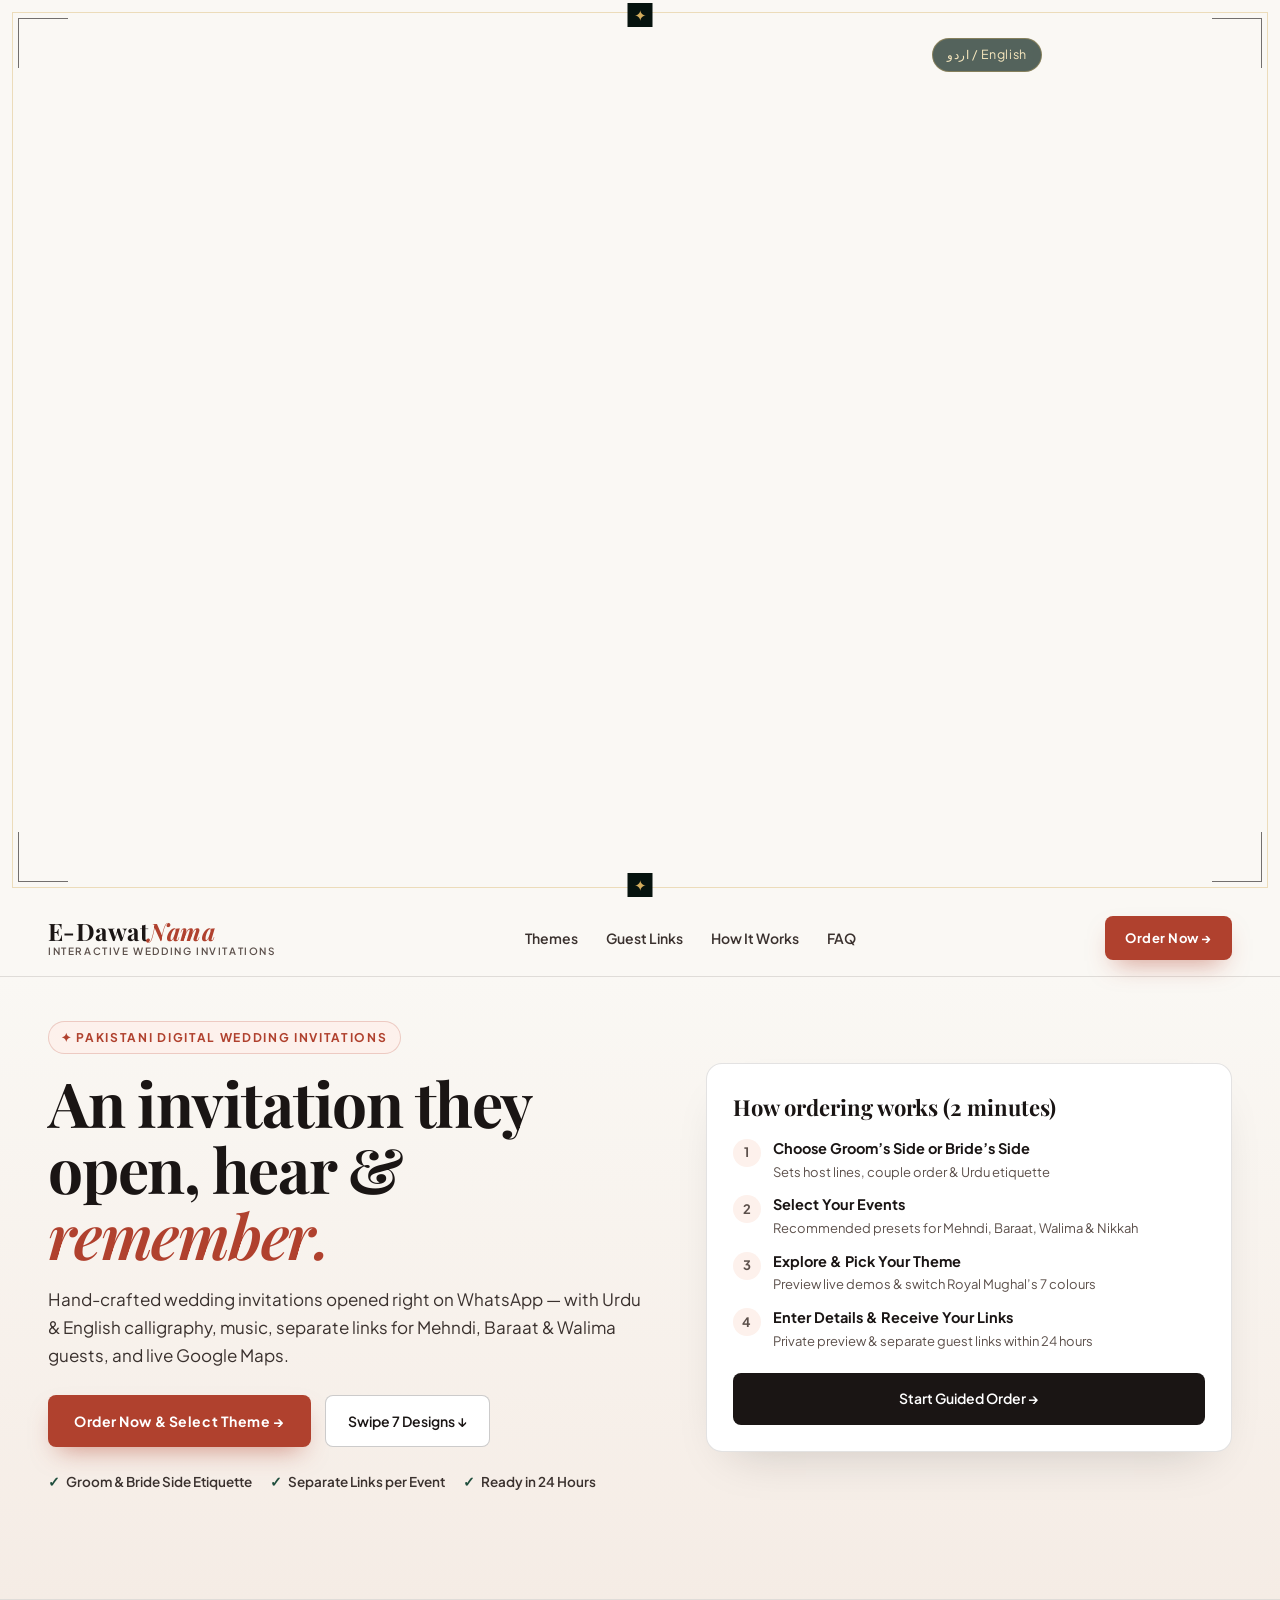
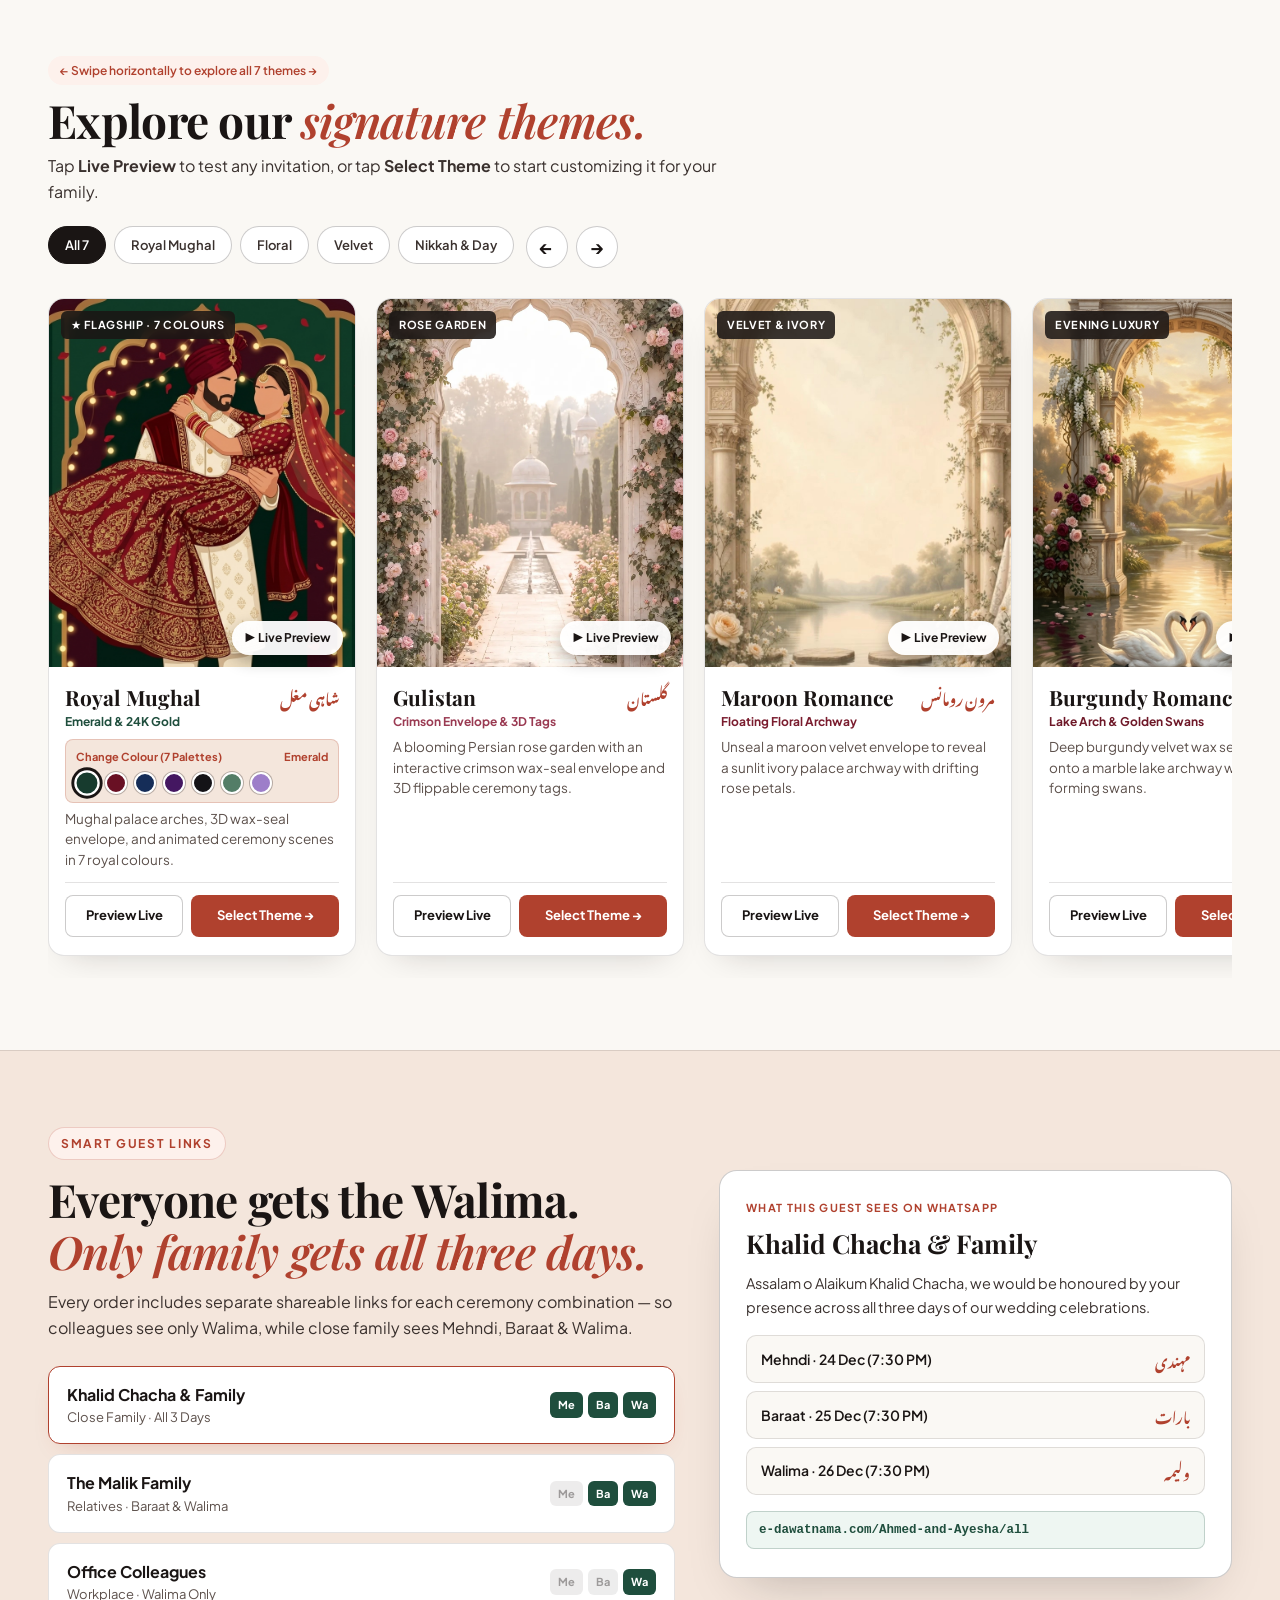
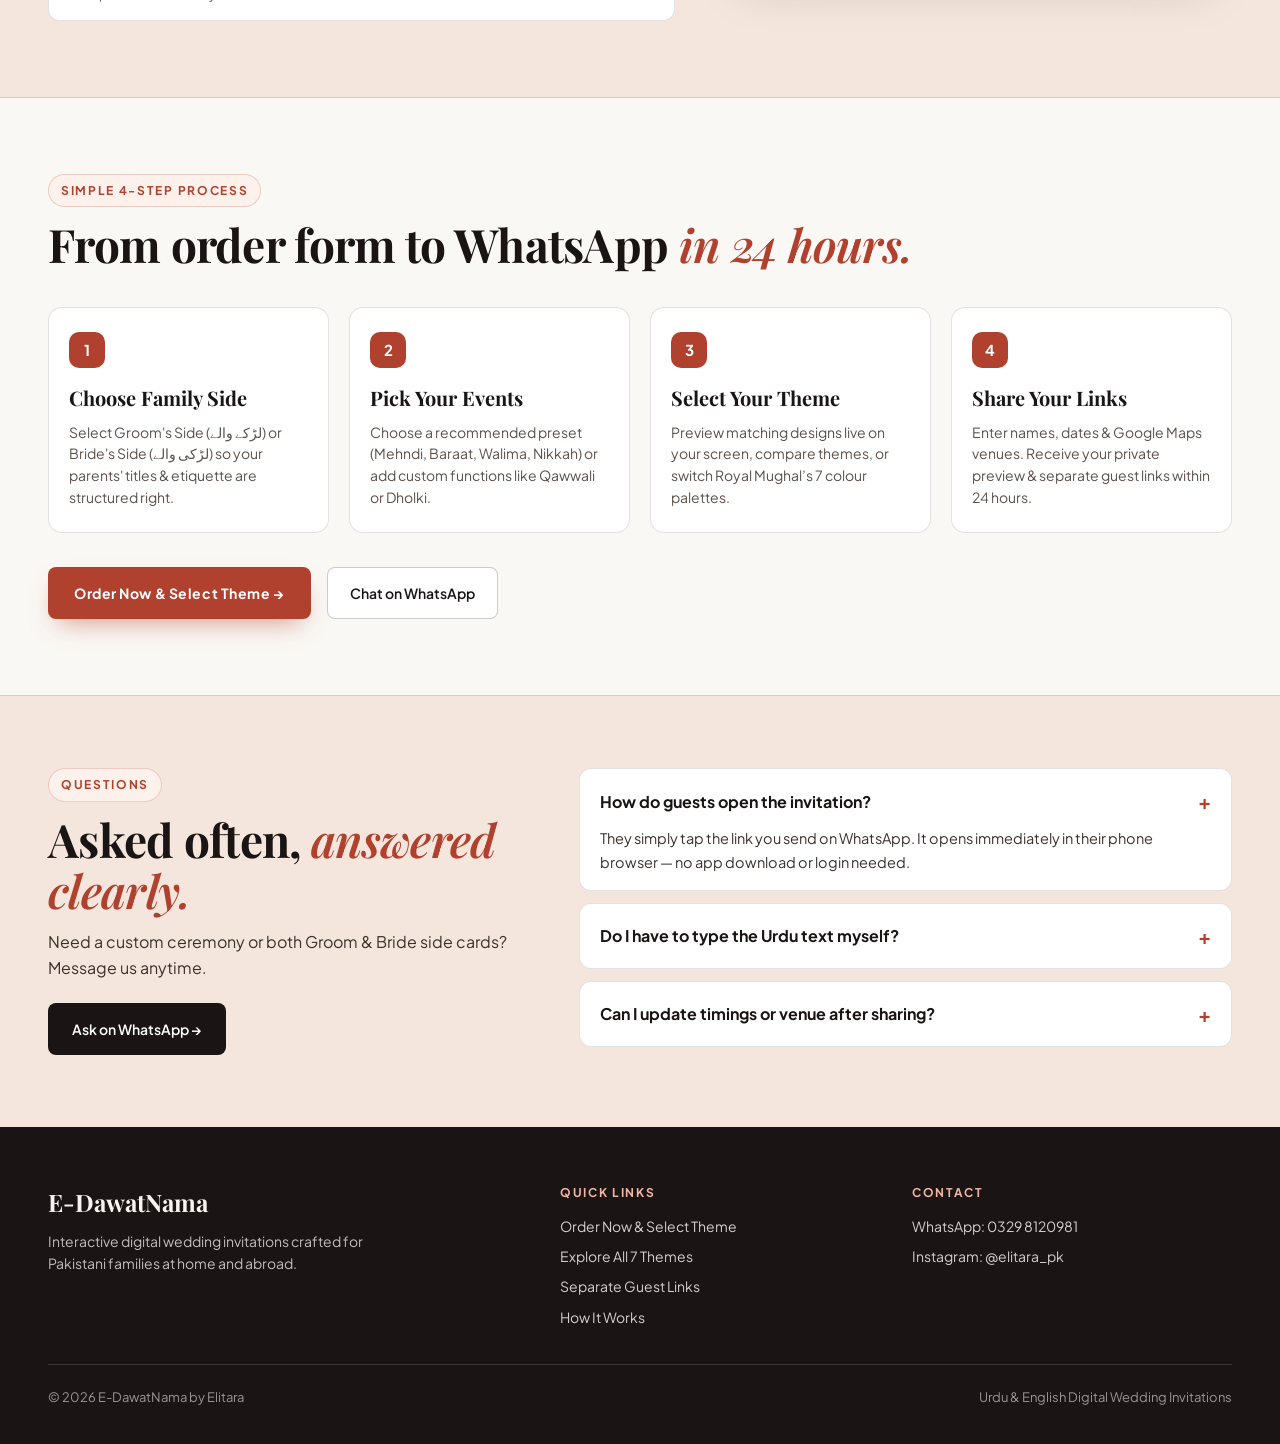
==== commit 2e774496: "Fix mobile right-side overflow and update WhatsApp (0329 8120981) & Instagram contacts" ====
--- a/index.html
+++ b/index.html
@@ -9368,7 +9368,7 @@
     
     function mountFullBleedEditorialPage(isDemosRoute) {
       try {
-        const b64 = isDemosRoute ? "[base64]/[base64]/[base64]/[base64]/[base64]/[base64]/[base64]/[base64]/ZXhwbG9yZT0xIjsKICAgICAgICBpZiAodGhlbWVLZXkgPT09ICJpdm9yeSIpIHJldHVybiAiL25vb3ItZS1uaWtrYWg/[base64]/[base64]/[base64]/[base64]/[base64]/[base64]" : "[base64]/[base64]/[base64]/[base64]/[base64]/[base64]/ZXhwbG9yZT0xIjsKICAgICAgICBpZiAodGhlbWVLZXkgPT09ICJidXJndW5keSIpIHJldHVybiAiL2J1cmd1bmR5LXJvbWFuY2U/[base64]/dGhlbWU9ZmFybWFuJmV4cGxvcmU9MSI7CiAgICAgICAgY29uc3QgbUNvbCA9IGlzTXVnaGFsS2V5KHRoZW1lS2V5KSA/IHRoZW1lS2V5IDogYWN0aXZlTXVnaGFsQ29sb3I7CiAgICAgICAgcmV0dXJuICIvQWhtZWQtYW5kLUF5ZXNoYS13ZWRkaW5nLWludml0YXRpb24/[base64]/[base64]/[base64]/[base64]/[base64]/[base64]/[base64]/[base64]";
+        const b64 = isDemosRoute ? "[base64]/[base64]/[base64]/[base64]/[base64]/[base64]/[base64]/[base64]/[base64]/[base64]" : "[base64]/[base64]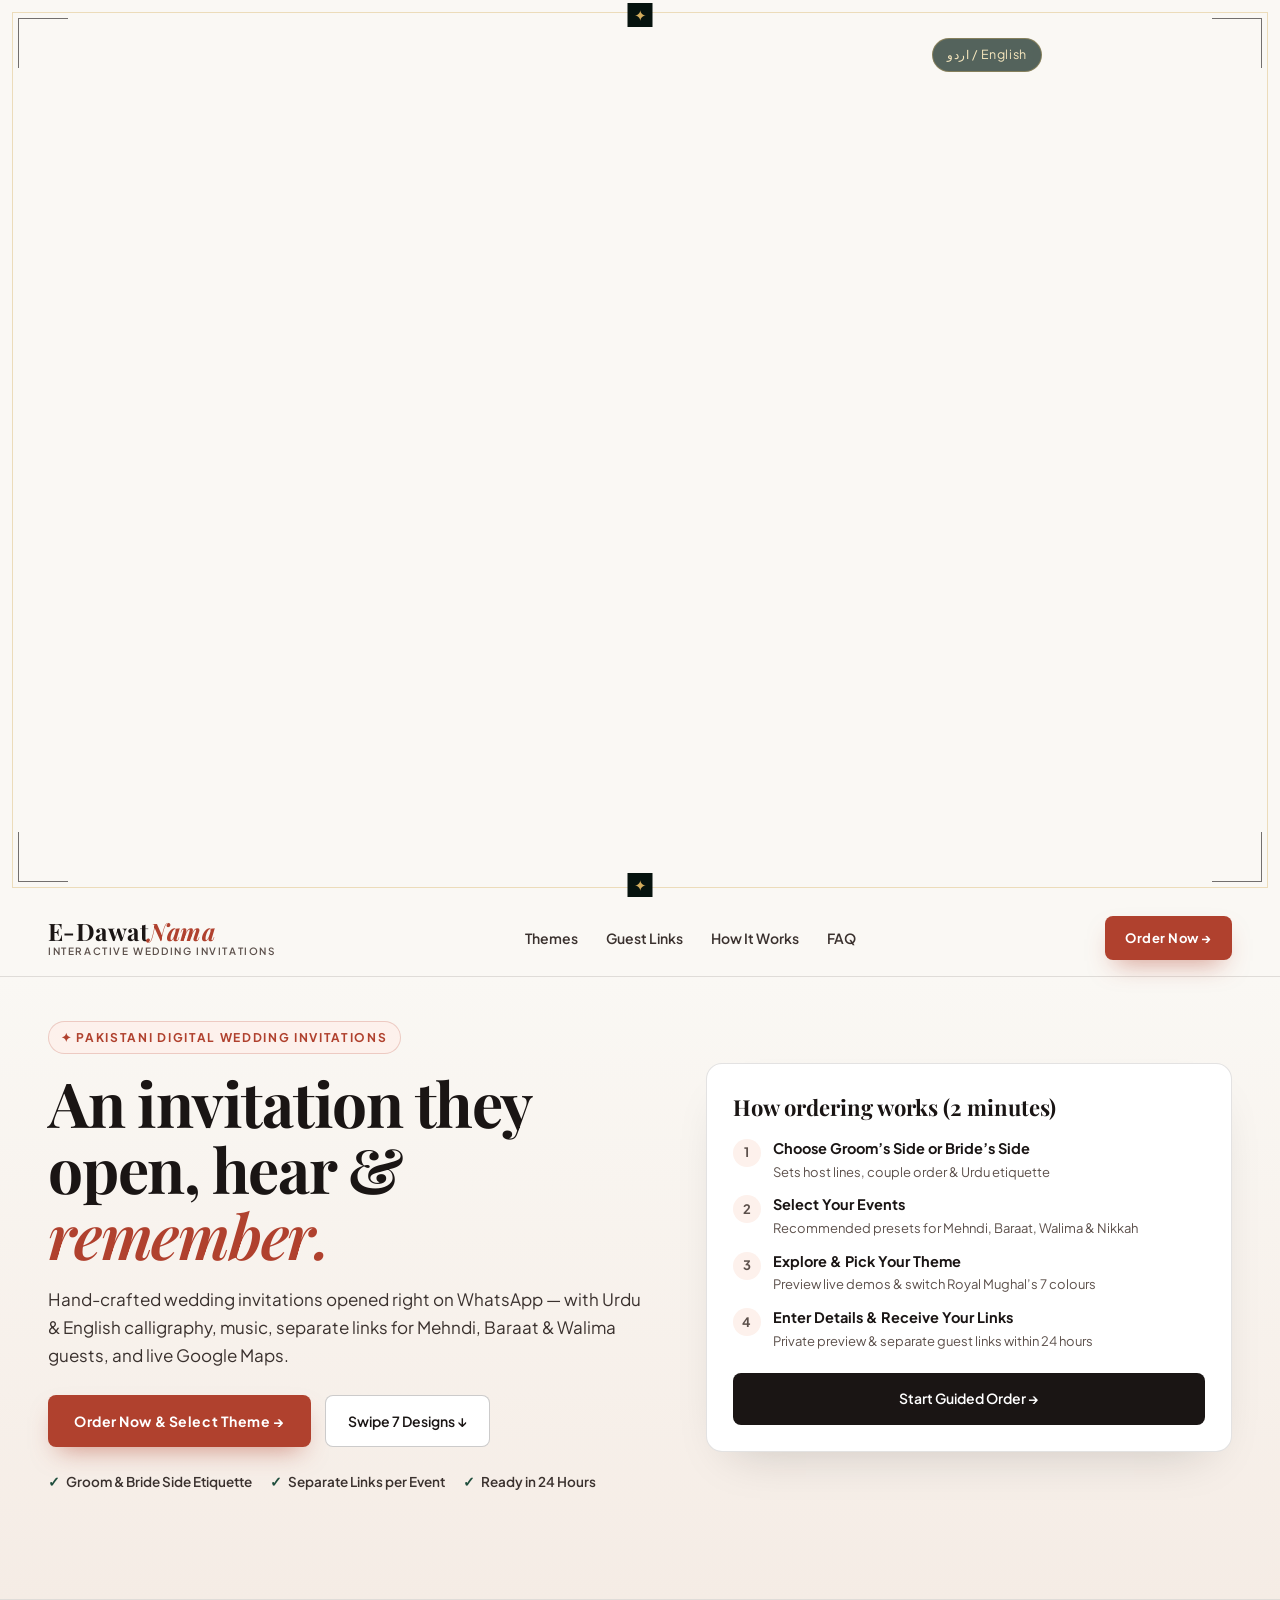
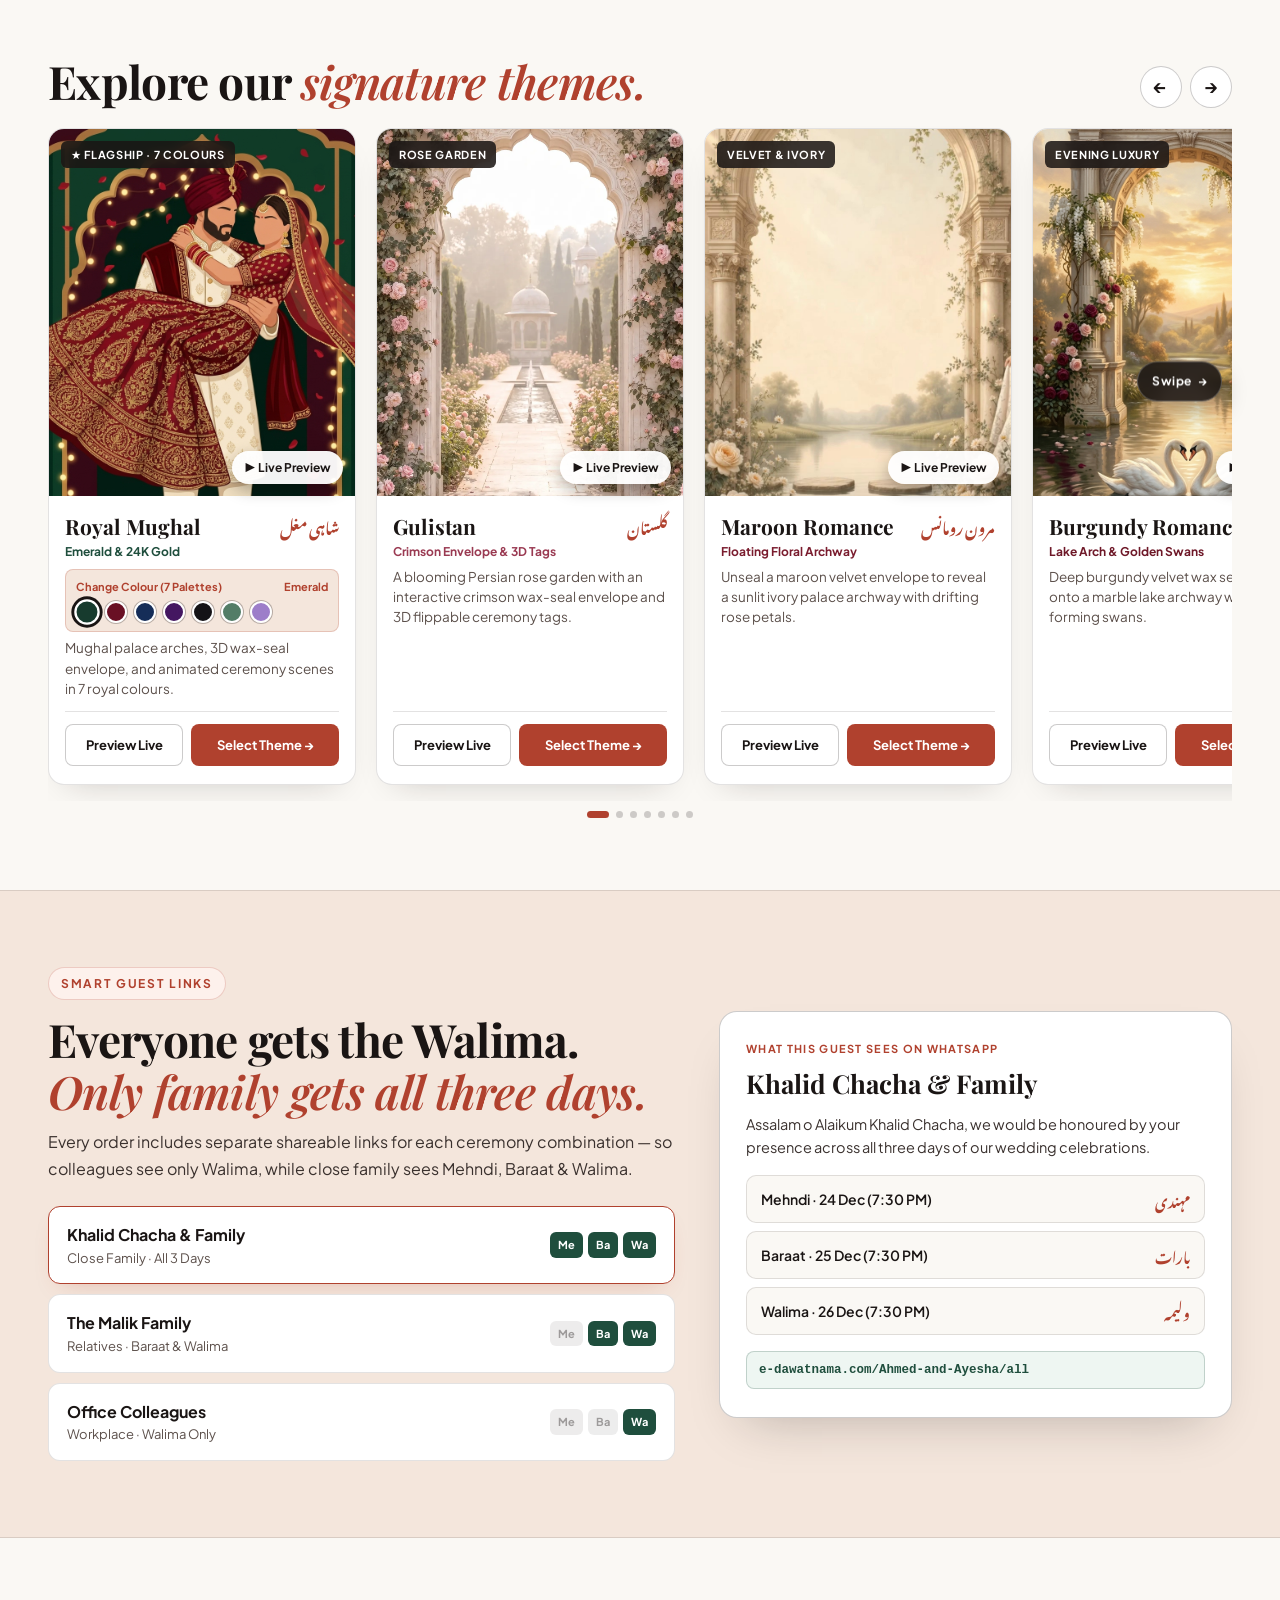
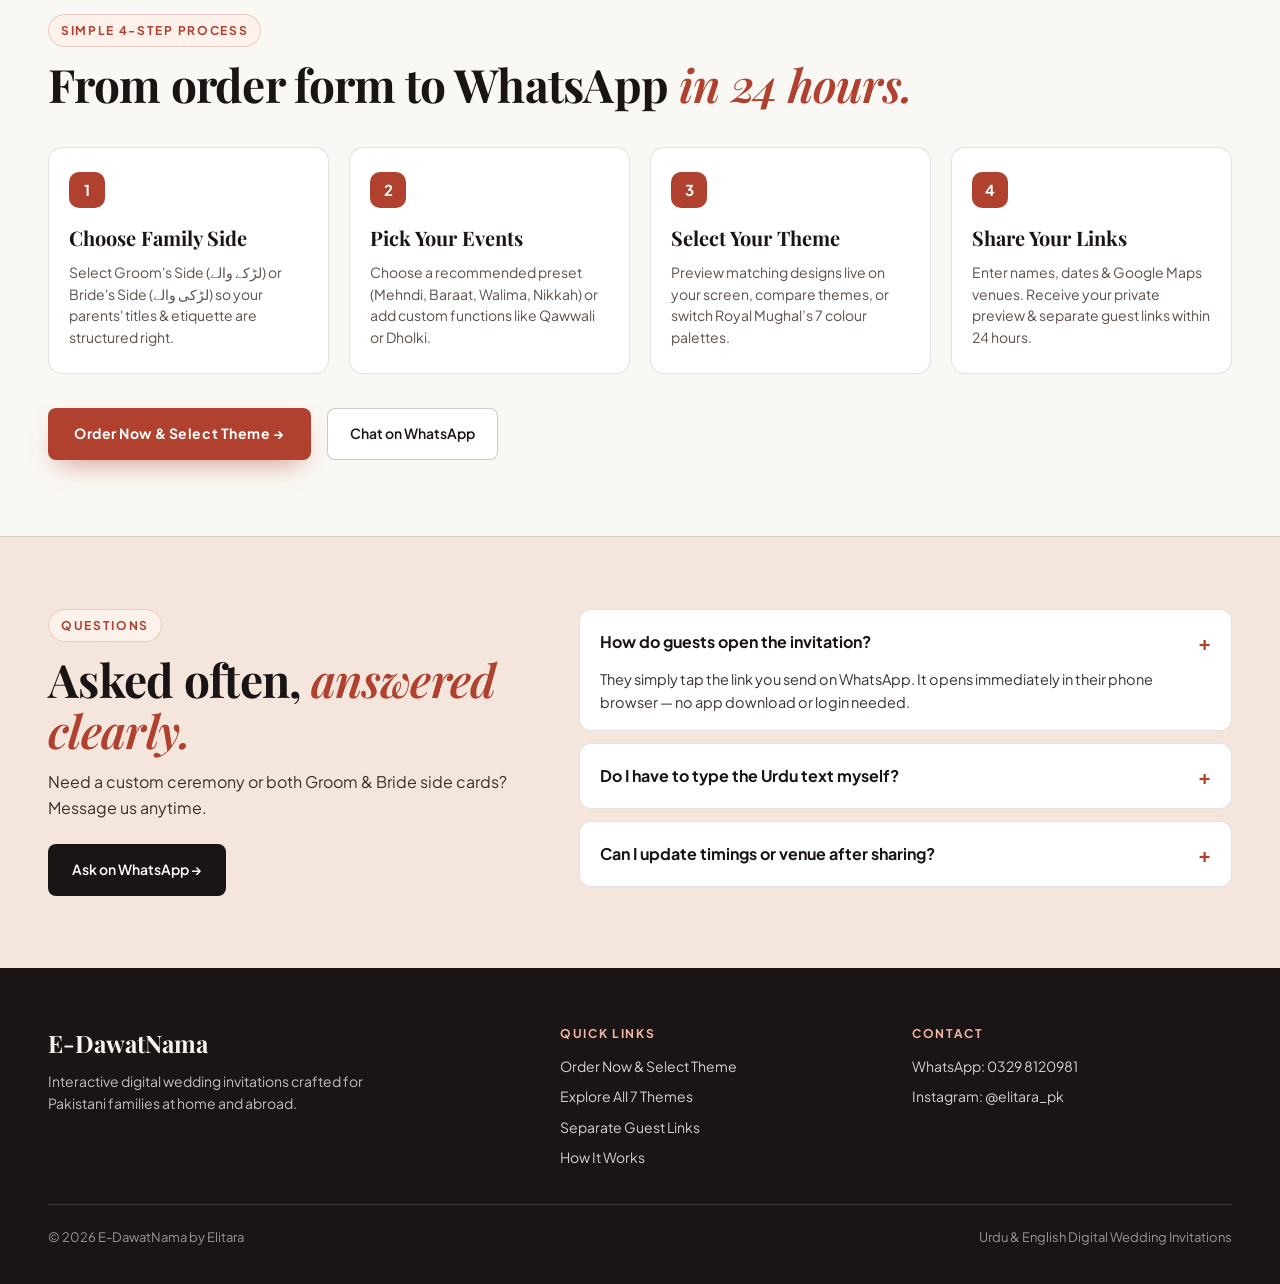
==== commit ac916df7: "Remove clutter above theme cards and add on-scroller swipe guide + pagination dots" ====
--- a/index.html
+++ b/index.html
@@ -9368,7 +9368,7 @@
     
     function mountFullBleedEditorialPage(isDemosRoute) {
       try {
-        const b64 = isDemosRoute ? "[base64]/[base64]/[base64]/[base64]/[base64]/[base64]/[base64]/[base64]/[base64]/[base64]" : "[base64]/[base64]/[base64]/[base64]/[base64]/[base64]/[base64]/ZXhwbG9yZT0xIjsKICAgICAgICBpZiAodGhlbWVLZXkgPT09ICJpdm9yeSIpIHJldHVybiAiL25vb3ItZS1uaWtrYWg/[base64]/[base64]/[base64]/[base64]/[base64]/[base64]";
+        const b64 = isDemosRoute ? "[base64]/[base64]/[base64]/[base64]/[base64]/[base64]/[base64]/[base64]/[base64]/ZXhwbG9yZT0xIjsKICAgICAgICBpZiAodGhlbWVLZXkgPT09ICJpdm9yeSIpIHJldHVybiAiL25vb3ItZS1uaWtrYWg/[base64]/[base64]/[base64]/[base64]/[base64]" : "[base64]/[base64]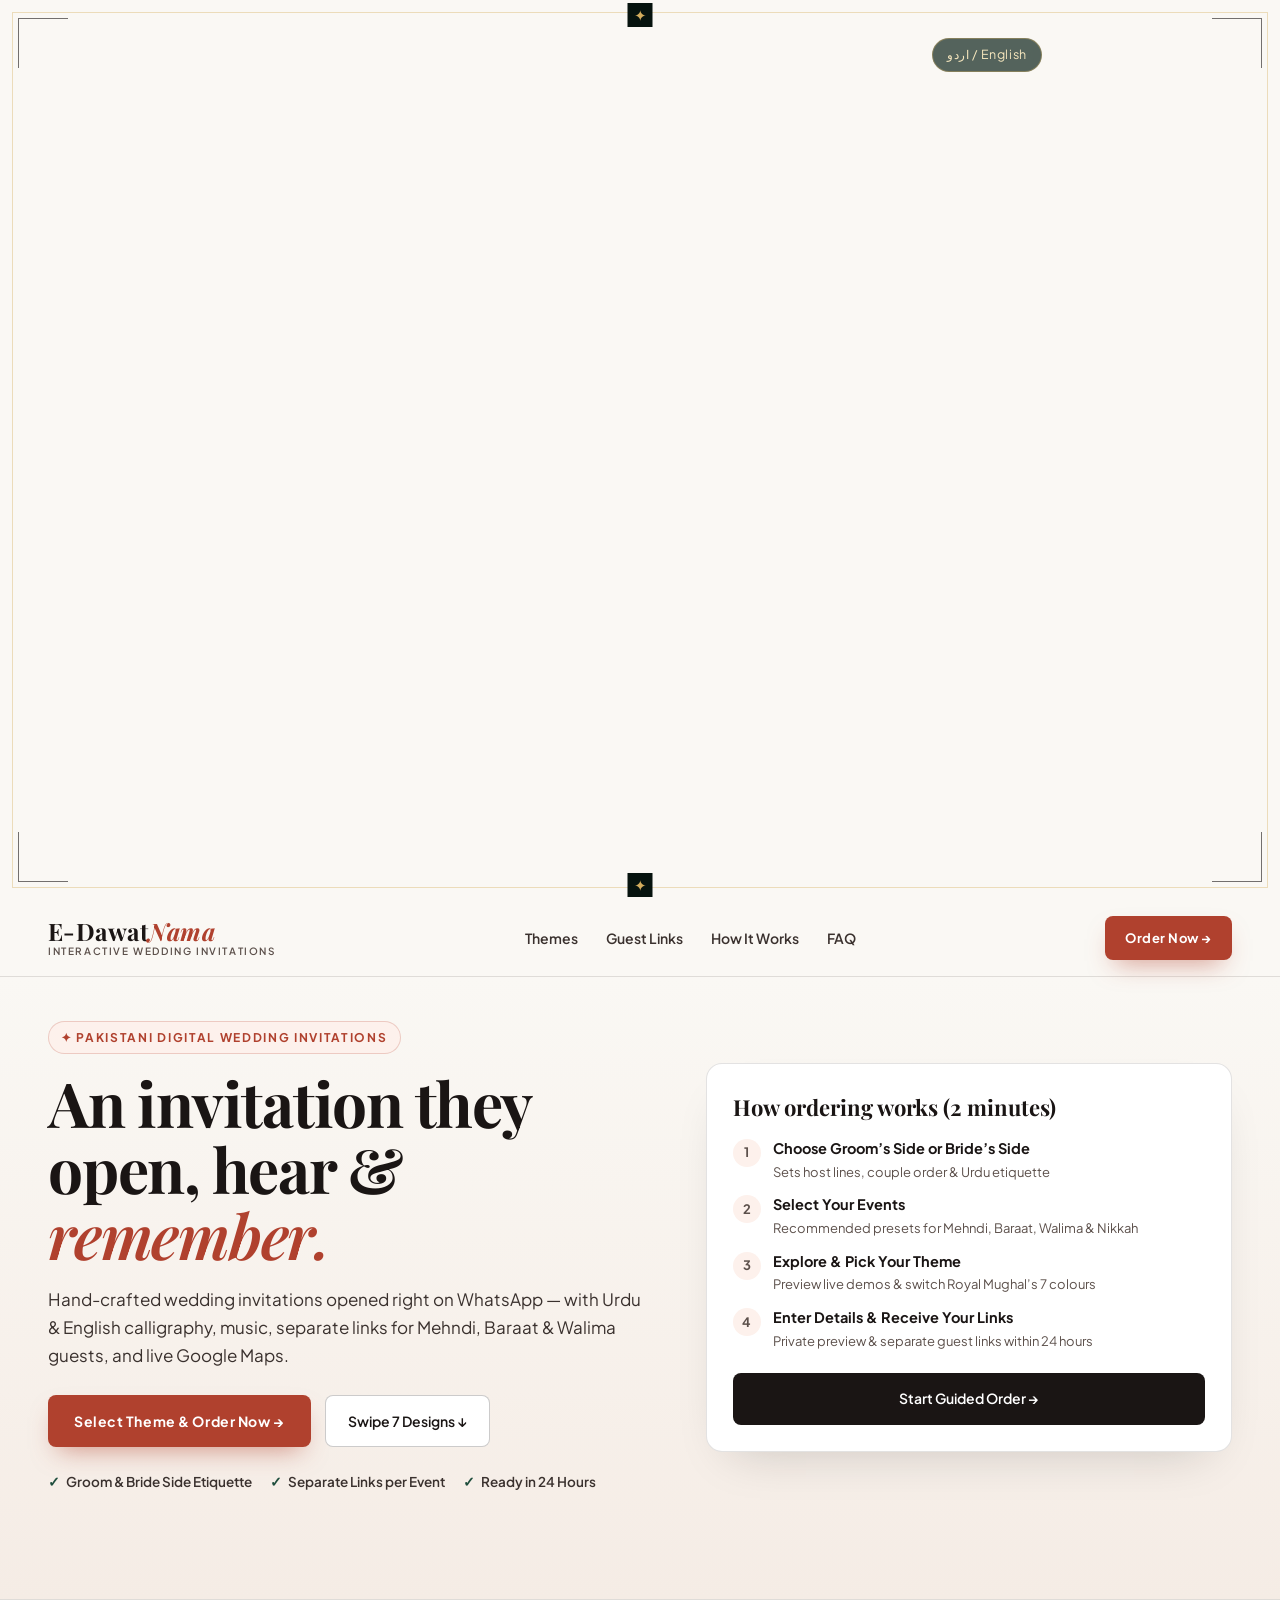
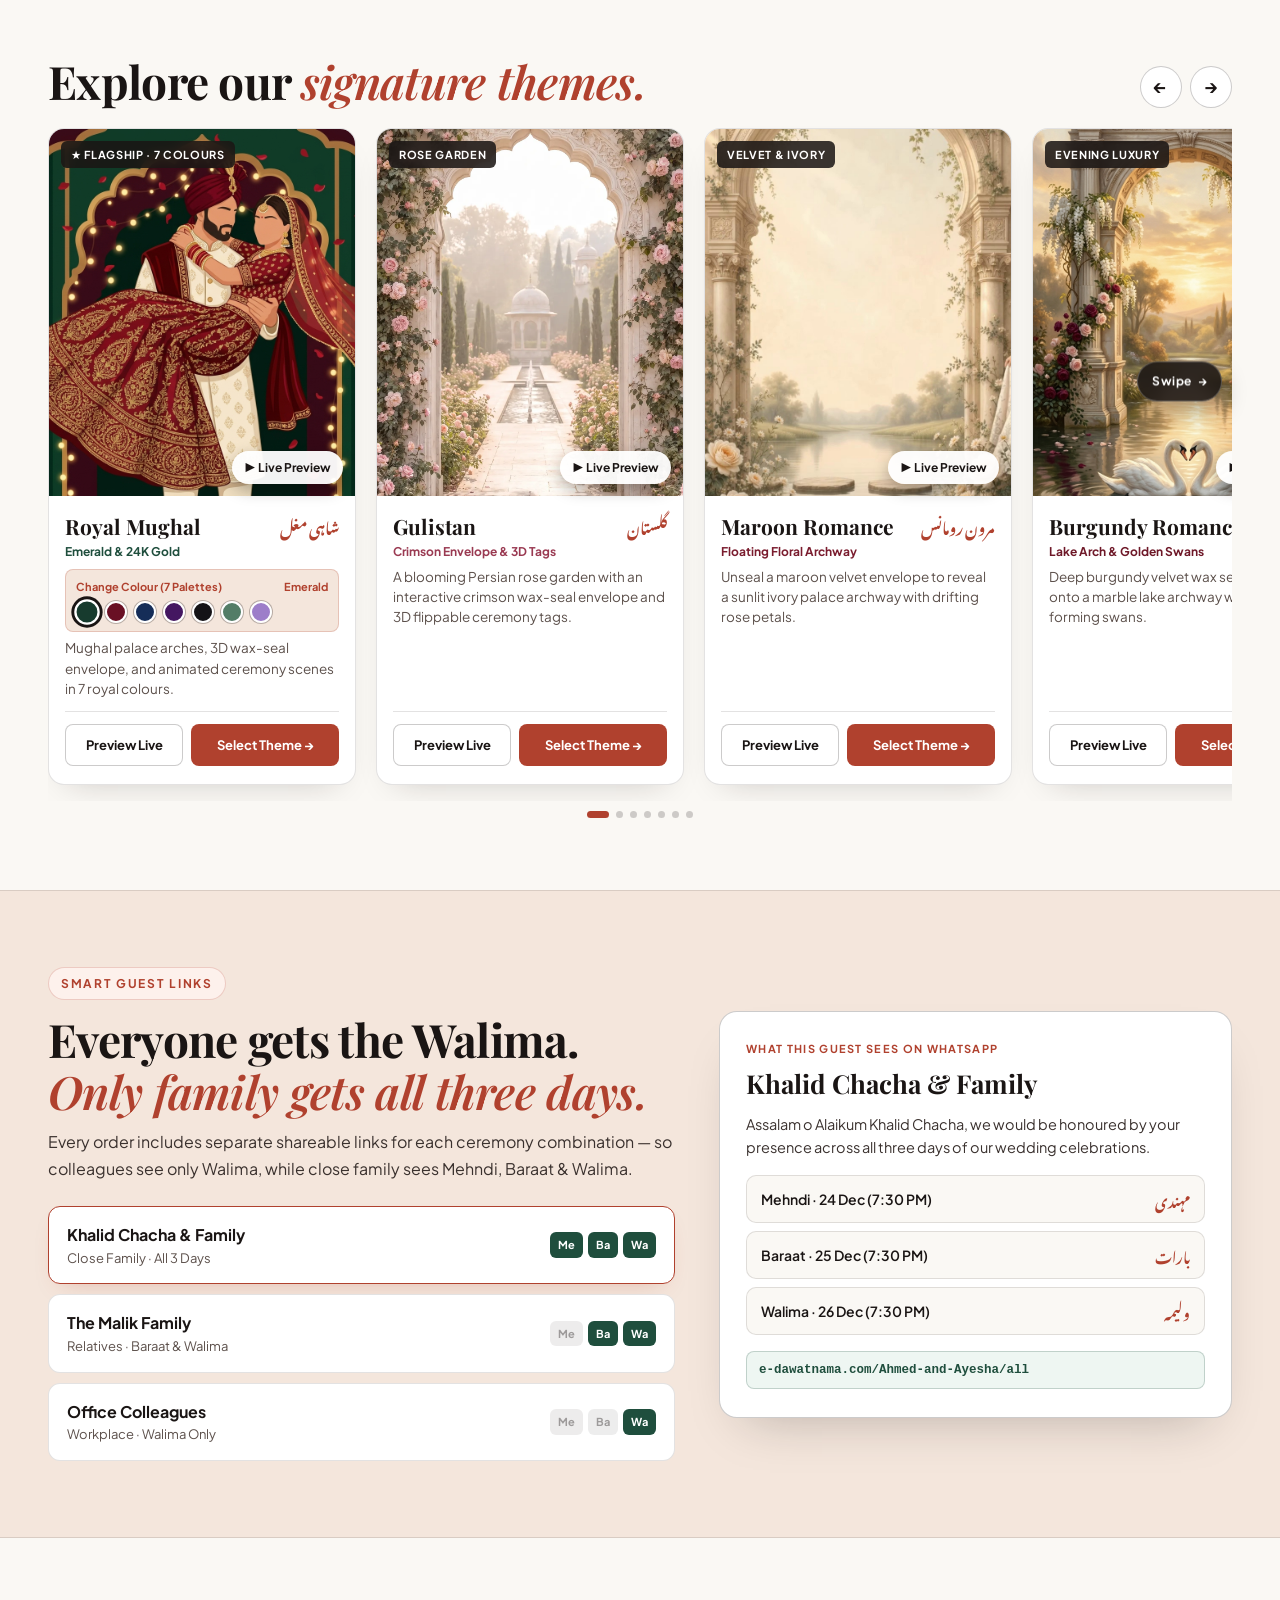
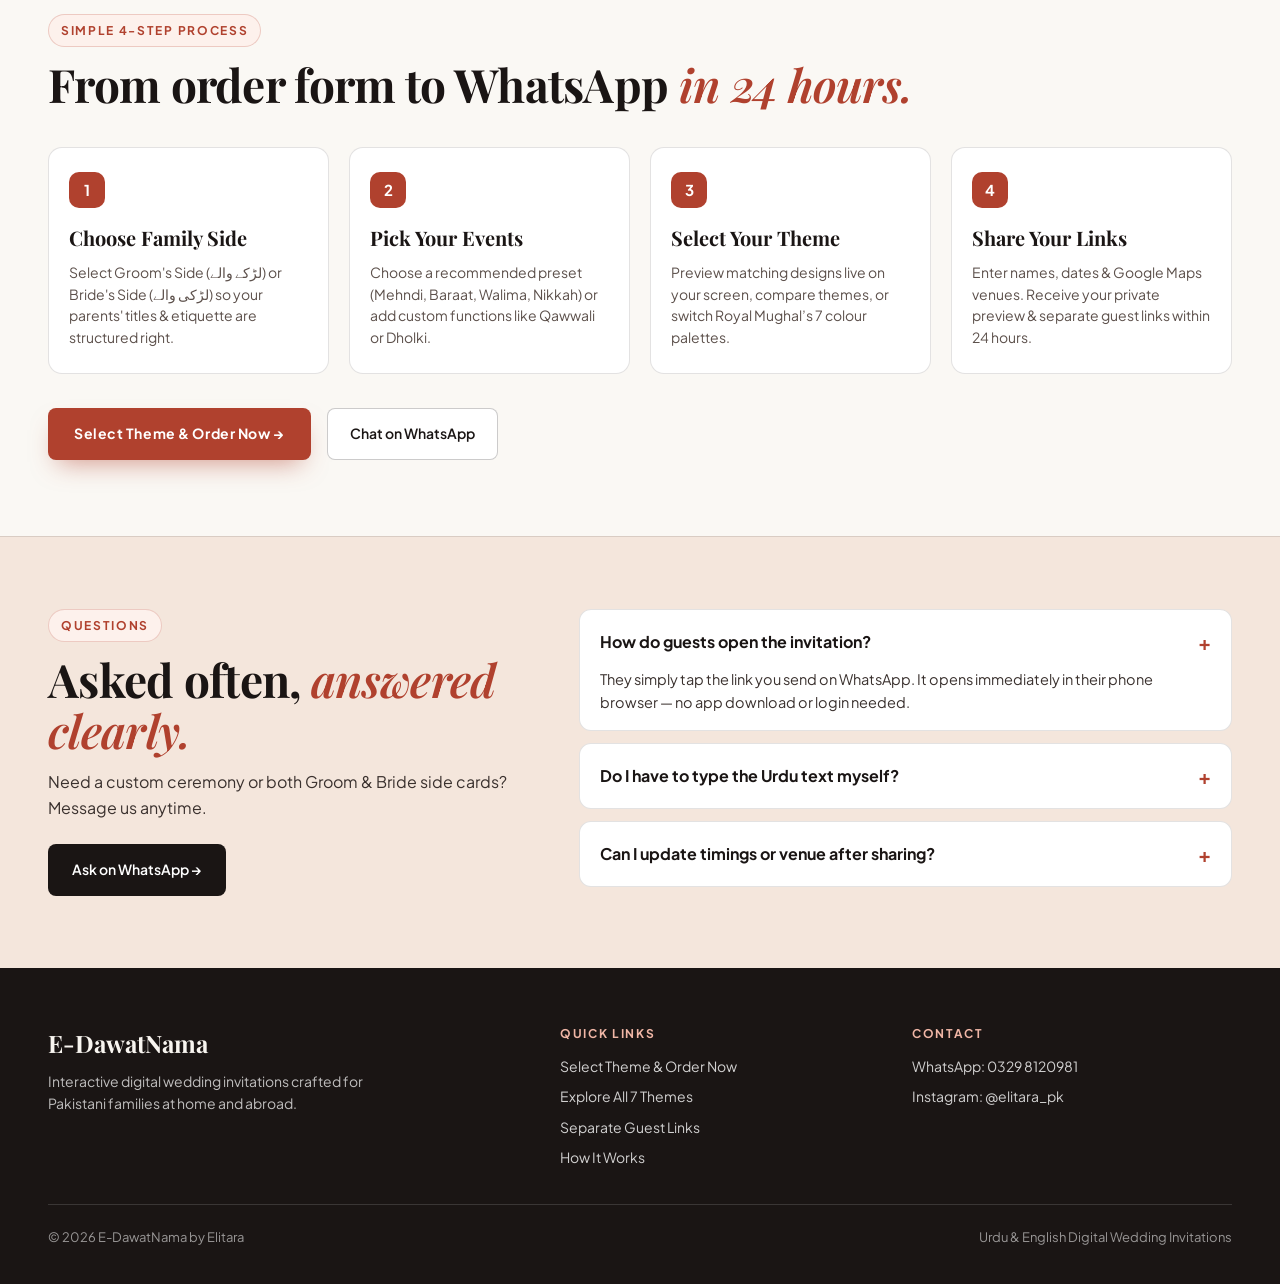
==== commit 3f4289bc: "Change main CTA text to Select Theme & Order Now" ====
--- a/index.html
+++ b/index.html
@@ -9368,7 +9368,7 @@
     
     function mountFullBleedEditorialPage(isDemosRoute) {
       try {
-        const b64 = isDemosRoute ? "[base64]/[base64]/[base64]/[base64]/[base64]/[base64]/[base64]/[base64]/[base64]/ZXhwbG9yZT0xIjsKICAgICAgICBpZiAodGhlbWVLZXkgPT09ICJpdm9yeSIpIHJldHVybiAiL25vb3ItZS1uaWtrYWg/[base64]/[base64]/[base64]/[base64]/[base64]" : "[base64]/[base64]/[base64]/[base64]/[base64]/[base64]/[base64]/[base64]/ZXhwbG9yZT0xIjsKICAgICAgICBpZiAodGhlbWVLZXkgPT09ICJidXJndW5keSIpIHJldHVybiAiL2J1cmd1bmR5LXJvbWFuY2U/[base64]/dGhlbWU9ZmFybWFuJmV4cGxvcmU9MSI7CiAgICAgICAgY29uc3QgbUNvbCA9IGlzTXVnaGFsS2V5KHRoZW1lS2V5KSA/IHRoZW1lS2V5IDogYWN0aXZlTXVnaGFsQ29sb3I7CiAgICAgICAgcmV0dXJuICIvQWhtZWQtYW5kLUF5ZXNoYS13ZWRkaW5nLWludml0YXRpb24/[base64]/[base64]/[base64]/[base64]";
+        const b64 = isDemosRoute ? "[base64]/[base64]/[base64]/[base64]/[base64]/[base64]/[base64]/[base64]/[base64]/ZXhwbG9yZT0xIjsKICAgICAgICBpZiAodGhlbWVLZXkgPT09ICJpdm9yeSIpIHJldHVybiAiL25vb3ItZS1uaWtrYWg/[base64]/[base64]/[base64]/[base64]/[base64]" : "[base64]/[base64]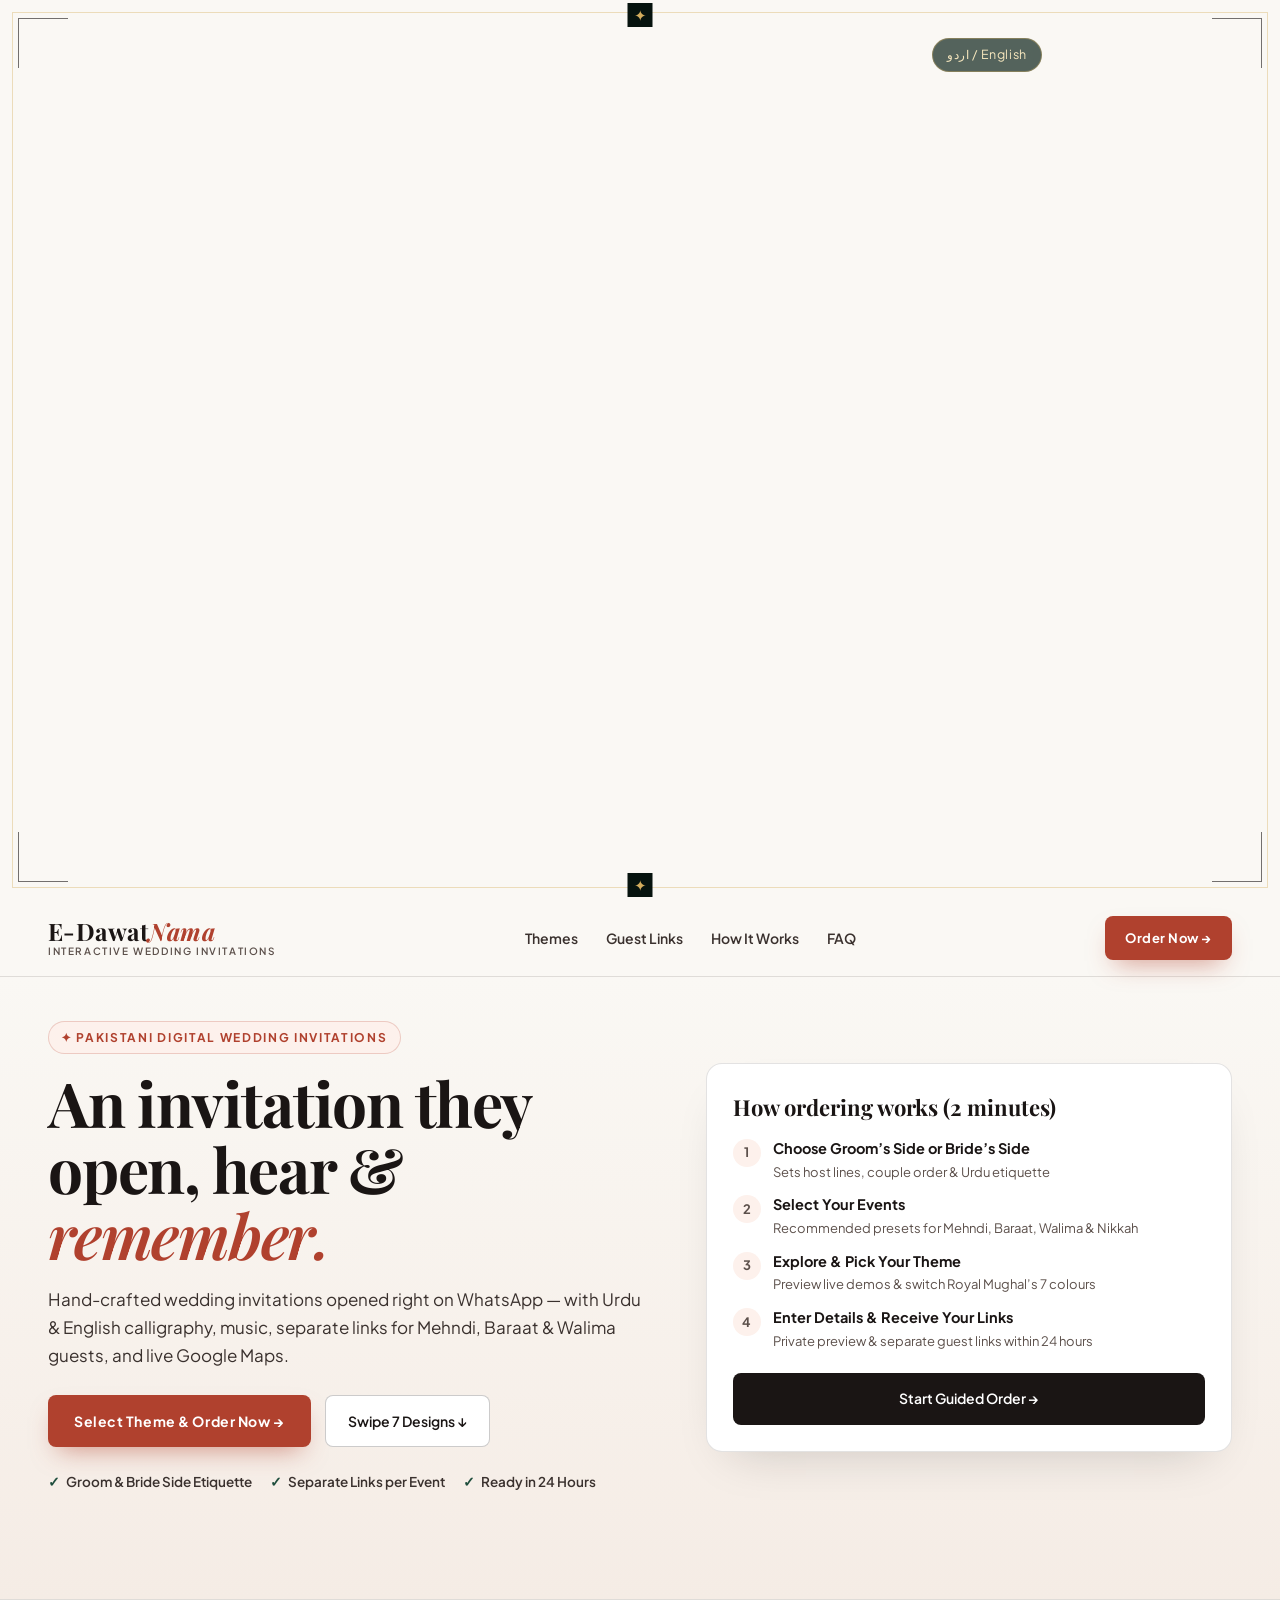
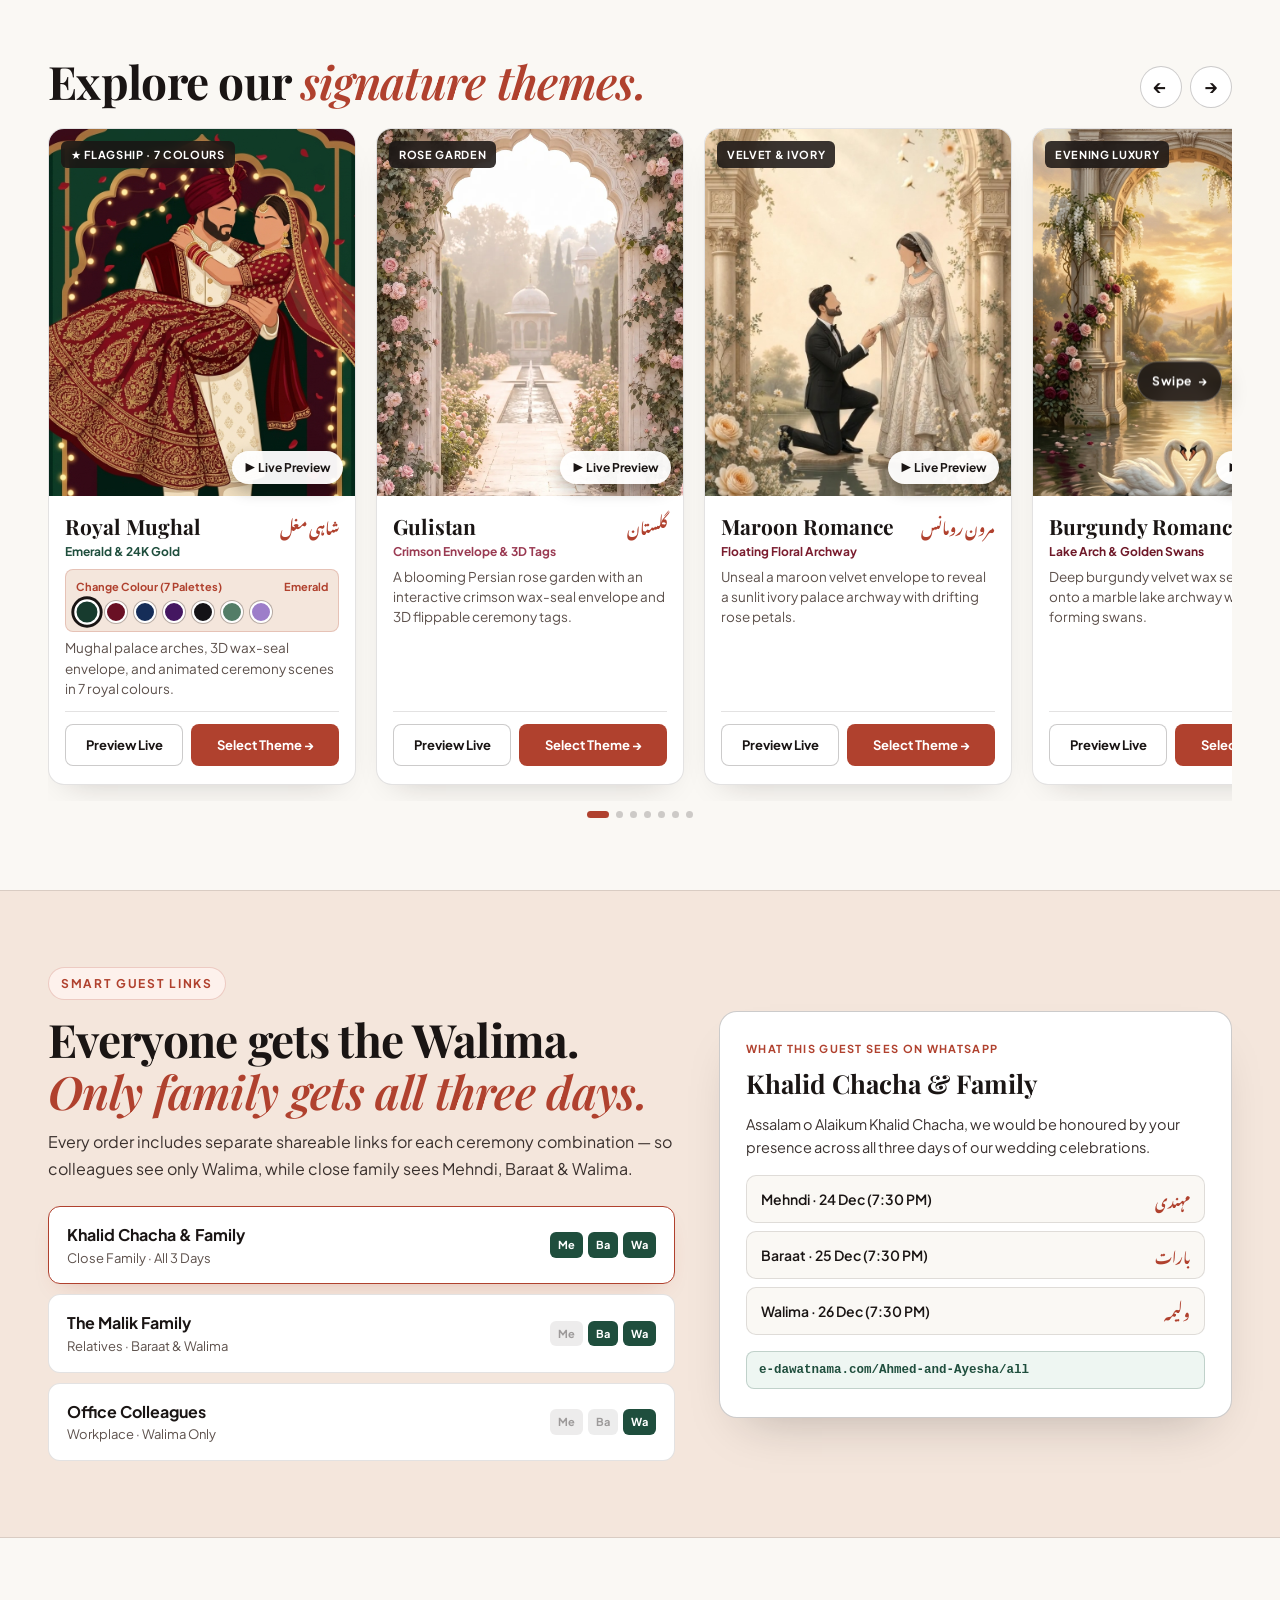
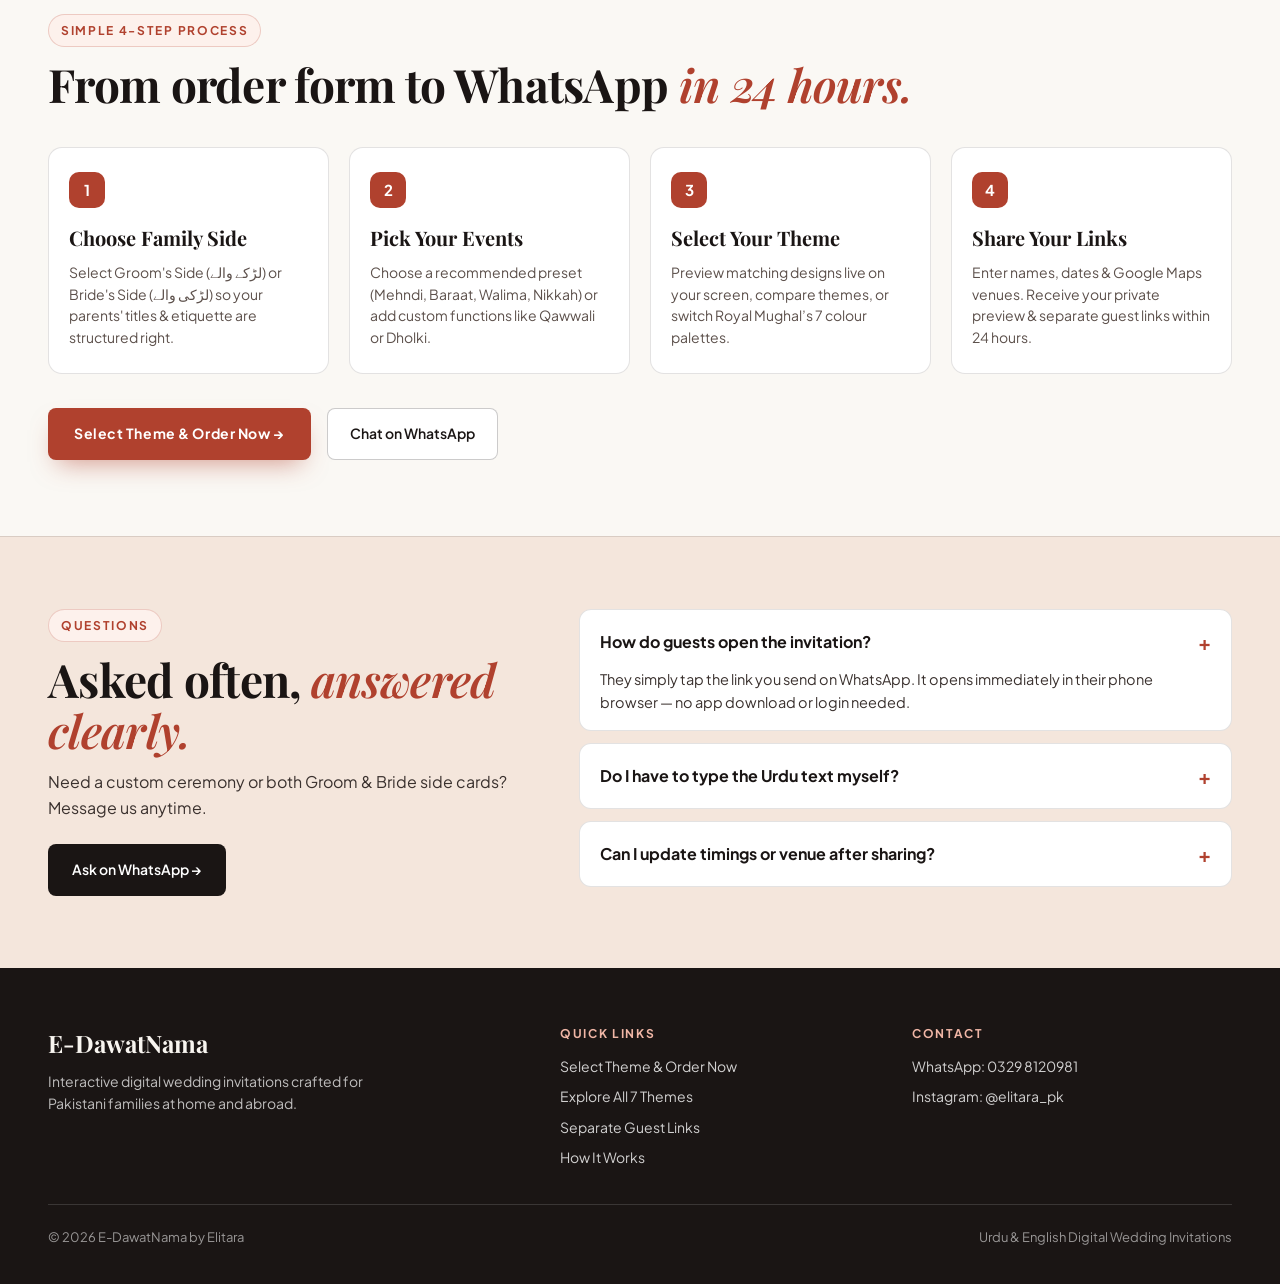
